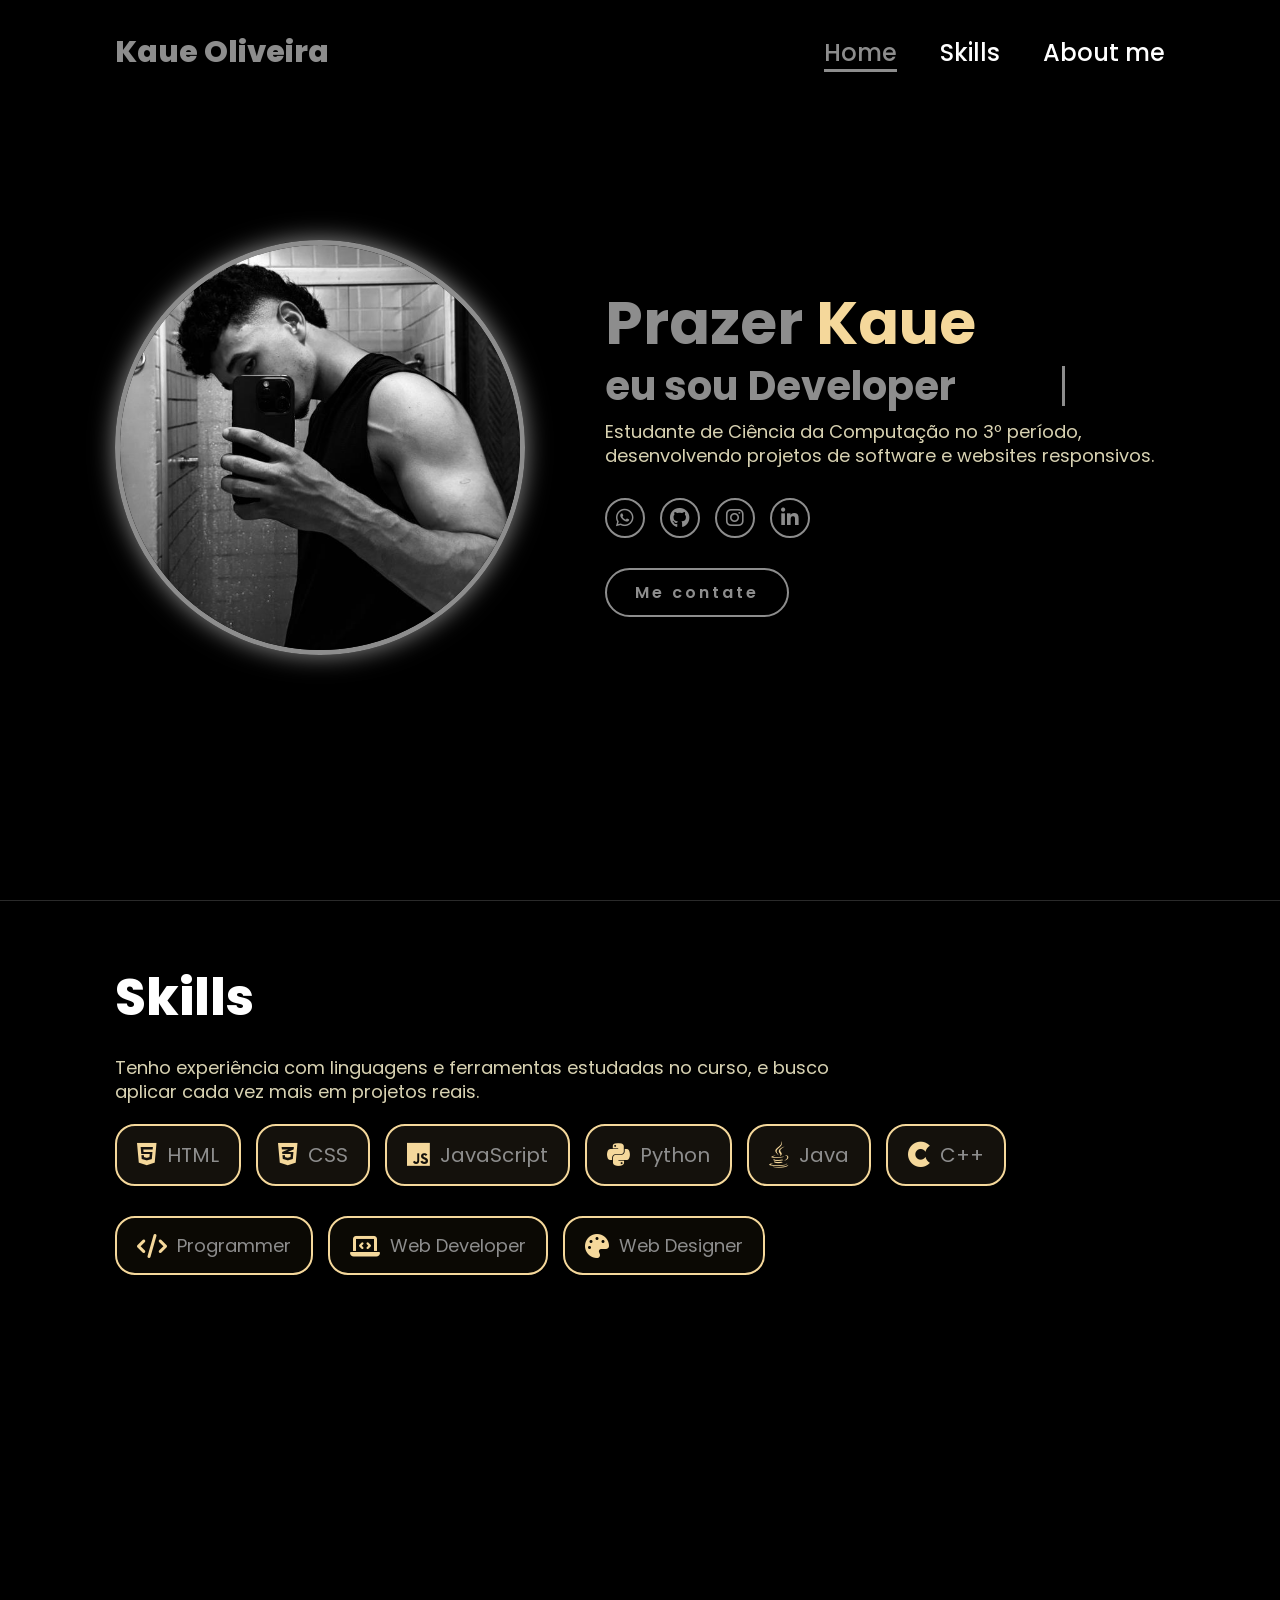
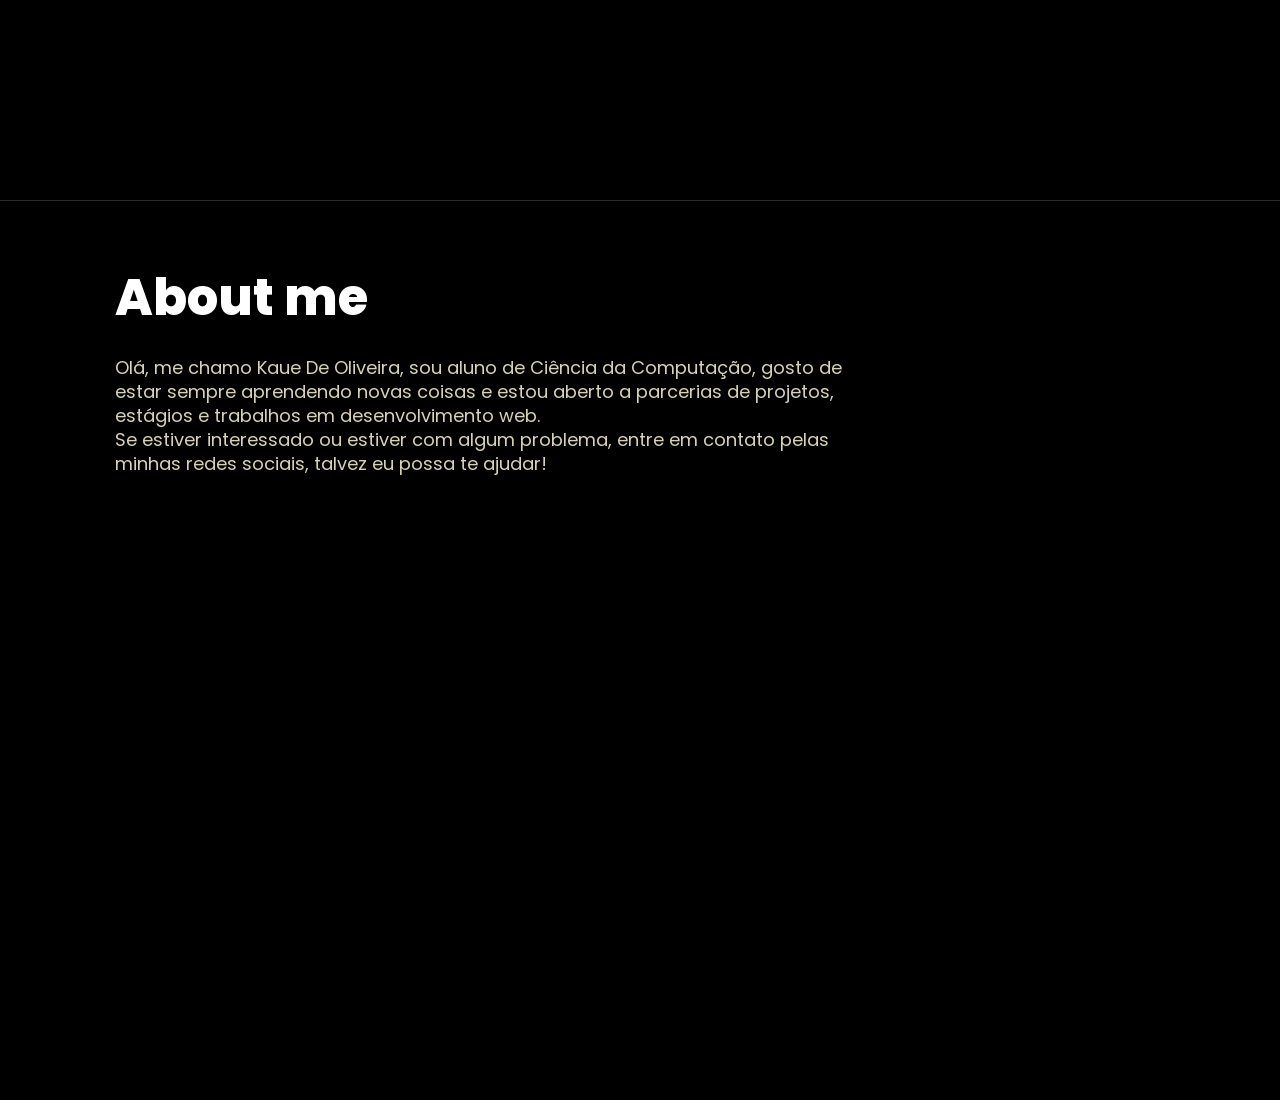
==== index.html @ d15e8cb3 "feat: ajusta portfolio frontend" ====
<!DOCTYPE html>
<html lang="pt-BR">
<head>
    <meta charset="UTF-8">
    <meta name="viewport" content="width=device-width, initial-scale=1.0">
    <link rel="stylesheet" href="https://cdnjs.cloudflare.com/ajax/libs/font-awesome/6.5.2/css/all.min.css">
    <link rel="stylesheet" href="style.css">
    <title>Portifolio Website</title>
</head>
<body>
    <header>
        <a href="#" class="logo"> Kaue Oliveira</a>

        <nav>
            <a href="#home" class="active">Home</a>
            <a href="#skills">Skills</a>
            <a href="#about">About me</a>
        </nav>
    </header>

    <section class="home" id="home">
        <div class="home-img">
            <img src="eu.png" alt="Kaue">
        </div>
        <div class="home-content">
            <h1>Prazer <span>Kaue</span></h1>
            <h3 class="typing-text"> eu sou <span></span></h3>
            <p>Estudante de Ciência da Computação no 3º período, desenvolvendo projetos de software e websites responsivos.</p>
            <div class="social-icons">
                <a href="https://wa.me/5582987436200" target="_blank" rel="noopener noreferrer" aria-label="WhatsApp"><i class="fab fa-whatsapp"></i></a>
                <a href="https://github.com/KaueSun" aria-label="GitHub"><i class="fab fa-github"></i></a>
                <a href="https://www.instagram.com/kaue_teixeira11?igsh=YmJzcXBxMXIzNTdz&utm_source=qr" target="_blank" rel="noopener noreferrer" aria-label="Instagram"><i class="fab fa-instagram"></i></a>
                <a href="https://www.linkedin.com/in/kaue-oliveira-20b35b358?utm_source=share_via&utm_content=profile&utm_medium=member_ios" target="_blank" rel="noopener noreferrer" aria-label="LinkedIn"><i class="fab fa-linkedin-in"></i></a>
            </div>
            <a href="mailto:kaueodev1@gmail.com" class="btn">Me contate</a>
        </div>
    </section>

    <section id="skills">
        <h2>Skills</h2>
        <p>Tenho experiência com linguagens e ferramentas estudadas no curso, e busco aplicar cada vez mais em projetos reais.</p>
        <div class="skills-list">
            <div class="skill-item"><i class="fab fa-html5"></i><span>HTML</span></div>
            <div class="skill-item"><i class="fab fa-css3-alt"></i><span>CSS</span></div>
            <div class="skill-item"><i class="fab fa-js"></i><span>JavaScript</span></div>
            <div class="skill-item"><i class="fab fa-python"></i><span>Python</span></div>
            <div class="skill-item"><i class="fab fa-java"></i><span>Java</span></div>
            <div class="skill-item"><i class="fab fa-cuttlefish"></i><span>C++</span></div>
        </div>
        <div class="roles-list">
            <div class="role-item"><i class="fas fa-code"></i><span>Programmer</span></div>
            <div class="role-item"><i class="fas fa-laptop-code"></i><span>Web Developer</span></div>
            <div class="role-item"><i class="fas fa-palette"></i><span>Web Designer</span></div>
        </div>
    </section>
    <section id="about">
        <h2>About me</h2>
        <p>Olá, me chamo Kaue De Oliveira, sou aluno de Ciência da Computação, gosto de estar sempre aprendendo novas coisas e estou aberto a parcerias de projetos, estágios e trabalhos em desenvolvimento web.
        </p>
        <p>Se estiver interessado ou estiver com algum problema, entre em contato pelas minhas redes sociais, talvez eu possa te ajudar!</p>
    </section>

</body>
</html>
---- style.css ----
@import url('https://fonts.googleapis.com/css2?family=Poppins:wght@100;200;300;400;500;600&display=swap');

/* reset e base */
* {
    margin: 0;
    padding: 0;
    box-sizing: border-box;
    text-decoration: none;
    border: none;
    outline: none;
    font-family: 'Poppins', sans-serif;
}

html {
    font-size: 62.5%;
    scroll-behavior: smooth;
}

body {
    width: 100%;
    min-height: 100vh;
    overflow-x: hidden;
    background: #000;
    color: wheat;
}

/* cabeçalho e navegação */
header {
    margin-top: 20px;
    position: fixed;
    top: 0;
    left: 0;
    width: 100%;
    padding: 1rem 9%;
    background-color: transparent;
    filter: drop-shadow(10px);
    display: flex;
    justify-content: space-between;
    align-items: center;
    z-index: 100;
}

.logo {
    font-size: 3rem;
    font-weight: 800;
    color: #8d8d8d;
    cursor: pointer;
    transition: 0.5s ease;
}

.logo:hover {
    transform: scale(1.1);
}

nav a {
    font-size: 2.4rem;
    color: white;
    margin-left: 4rem;
    font-weight: 500;
    transition: 0.3s ease;
    border-bottom: 3px solid transparent;
}

nav a:hover,
nav a.active {
    color: #8d8d8d;
    border-bottom: 3px solid #8d8d8d;
}

/* seções */
section {
    min-height: 100vh;
    padding: 6rem 9%;
    border-top: 0.1rem solid rgba(141, 141, 141, 0.3);
}

section:first-of-type {
    border-top: none;
}

section h2 {
    font-size: 5rem;
    font-weight: 800;
    margin-bottom: 2rem;
    color: white;
}

section p {
    font-size: 1.8rem;
    line-height: 2.4rem;
    color: #d8d2b2;
    max-width: 75rem;
}

/* seção inicial */
.home {
    display: flex;
    align-items: center;
    justify-content: space-between;
    gap: 8rem;
}

.home-content {
    max-width: 72rem;
}

.home .home-content h1 {
    font-size: 6rem;
    font-weight: 700;
    line-height: 1.3;
    color: #8d8d8d;
}

span {
    color: #8d8d8d;
}

.home .home-content h1 span {
    color: #f5d89b;
}

.home-content h3 {
    font-size: 4rem;
    font-weight: 700;
    margin-bottom: 1rem;
}

.home-img {
    border-radius: 50%;
}

.home-img img {
    position: relative;
    width: 32vw;
    border-radius: 50%;
    box-shadow: 0 0 25px #8d8d8d;
    border: 0.5rem solid #8d8d8d;
    cursor: pointer;
    transition: 0.2s linear;
}

.home-img img:hover {
    font-size: 1.8rem;
    font-weight: 500;
}

/* animação do texto digitado */
.typing-text {
    font-size: 34px;
    color: #8d8d8d;
    font-weight: 600;
    display: flex;
    align-items: center;
    flex-wrap: wrap;
    column-gap: 1rem;
    row-gap: 0.4rem;
    line-height: 1.2;
}

.typing-text span {
    position: relative;
    display: inline-block;
    white-space: nowrap;
    min-width: 31rem;
    line-height: 1.2;
}

.typing-text span::before {
    content: "Developer";
    color: #8d8d8d;
    animation: words 20s infinite;
    white-space: nowrap;
}

.typing-text span::after {
    content: "";
    position: absolute;
    top: 50%;
    left: calc(100% + 0.4rem);
    width: 0;
    height: 1em;
    transform: translateY(-50%);
    border-left: 3px solid #8d8d8d;
    background-color: transparent;
    animation: cursor 0.7s infinite;
}

/* ícones sociais */
.social-icons {
    display: flex;
    gap: 1.5rem;
    align-items: center;
    margin: 3rem 0;
}

.social-icons a {
    display: inline-flex;
    justify-content: center;
    align-items: center;
    width: 4rem;
    height: 4rem;
    background-color: transparent;
    border: 0.2rem solid #8d8d8d;
    color: #8d8d8d;
    font-size: 2rem;
    border-radius: 50%;
    transition: 0.3s ease;
}

.social-icons a:hover {
    background-color: #8d8d8d;
    color: #000;
    transform: scale(1.15) translateY(-3px);
    box-shadow: 0 0 25px #8d8d8d;
}

/* botão */
.btn {
    display: inline-block;
    padding: 1rem 2.8rem;
    background-color: #000;
    border: 2px solid #8d8d8d;
    color: #8d8d8d;
    font-size: 1.6rem;
    font-weight: 600;
    border-radius: 4rem;
    transition: 0.3s ease;
    letter-spacing: 0.3rem;
    cursor: pointer;
}

.btn:hover {
    background-color: #8d8d8d;
    color: #000;
    transform: scale3d(1.03);
    box-shadow: 0 0 25px #8d8d8d;
}

/* habilidades */
.skills-list {
    display: flex;
    align-items: center;
    gap: 1.5rem;
    margin-top: 2rem;
    flex-wrap: wrap;
}

.skill-item {
    display: inline-flex;
    align-items: center;
    gap: 1rem;
    padding: 1.4rem 2rem;
    border: 0.2rem solid #f5d89b;
    border-radius: 2rem;
    color: #f5d89b;
    font-size: 2rem;
    background-color: rgba(245, 216, 155, 0.08);
}

.skill-item i {
    font-size: 2.6rem;
    color: #f5d89b;
}

/* funções */
.roles-list {
    display: flex;
    align-items: center;
    gap: 1.5rem;
    margin-top: 3rem;
    flex-wrap: wrap;
}

.role-item {
    display: inline-flex;
    align-items: center;
    gap: 1rem;
    padding: 1.4rem 2rem;
    border: 0.2rem solid #f5d89b;
    border-radius: 2rem;
    color: #f5d89b;
    font-size: 1.8rem;
    background-color: rgba(138, 111, 53, 0.08);
    transition: 0.3s ease;
}

.role-item:hover {
    background-color: rgba(245, 216, 155, 0.15);
    transform: translateY(-3px);
    box-shadow: 0 0 15px rgba(245, 216, 155, 0.3);
}

.role-item i {
    font-size: 2.4rem;
    color: #f5d89b;
}

/* animações */
@keyframes cursor {
    to {
        border-left: 3px solid #8d8d8d;
    }
}

@keyframes words {
    0%, 20% {
        content: "Developer";
    }
    21%, 40% {
        content: "Software Developer";
    }
    41%, 60% {
        content: "Freelancer";
    }
    61%, 80% {
        content: "Web Designer";
    }
    81%, 100% {
        content: "Programmer";
    }
}

/* tablet - 995px */
@media (max-width: 995px) {
    header { padding: 1rem 4%; }
    nav { position: static; display: block; width: 100%; padding: 2rem 0; background-color: transparent; border: none; margin-top: 1rem; }
    nav a { display: inline-block; margin: 0 1.5rem 1rem 0; font-size: 1.8rem; }
    nav a:hover, nav a.active { border-radius: 0; border-bottom: 0.3rem solid #8d8d8d; }
    .home { flex-direction: column; gap: 4rem; padding-top: 6rem; }
    section { padding: 4rem 4%; min-height: auto; }
    section h2 { font-size: 3.5rem; }
    section p { font-size: 1.4rem; line-height: 2rem; }
    .home-content h1 { font-size: 4rem; }
    .home-content h3 { font-size: 2.2rem; }
    .typing-text { font-size: 2.4rem; }
    .typing-text span { min-width: 22rem; }
    .home-img img { width: 70vw; margin-top: 2rem; }
    .skills-list { gap: 1rem; }
    .skill-item { padding: 1rem 1.5rem; font-size: 1.6rem; }
    .skill-item i { font-size: 2rem; }
    .roles-list { gap: 1rem; }
    .role-item { padding: 1rem 1.5rem; font-size: 1.4rem; }
    .role-item i { font-size: 1.8rem; }
    .social-icons { gap: 1rem; }
    .social-icons a { width: 3.5rem; height: 3.5rem; font-size: 1.6rem; }
}
@media (max-width: 600px) {
    html { font-size: 56%; }
    header { padding: 1rem 3%; }
    nav a { font-size: 1.6rem; margin: 0 1rem 0.8rem 0; }
    section { padding: 3rem 3%; }
    section h2 { font-size: 2.8rem; }
    section p { font-size: 1.3rem; }
    .home-content h1 { font-size: 3rem; }
    .home-content h3 { font-size: 1.8rem; }
    .typing-text { font-size: 1.8rem; }
    .typing-text span { min-width: 17rem; }
    .home-img img { width: 85vw; }
    .btn { padding: 0.8rem 2rem; font-size: 1.3rem; }
    .skill-item { padding: 0.8rem 1rem; font-size: 1.4rem; gap: 0.5rem; }
    .skill-item i { font-size: 1.6rem; }
    .role-item { padding: 0.8rem 1rem; font-size: 1.2rem; gap: 0.5rem; }
    .role-item i { font-size: 1.4rem; }
}
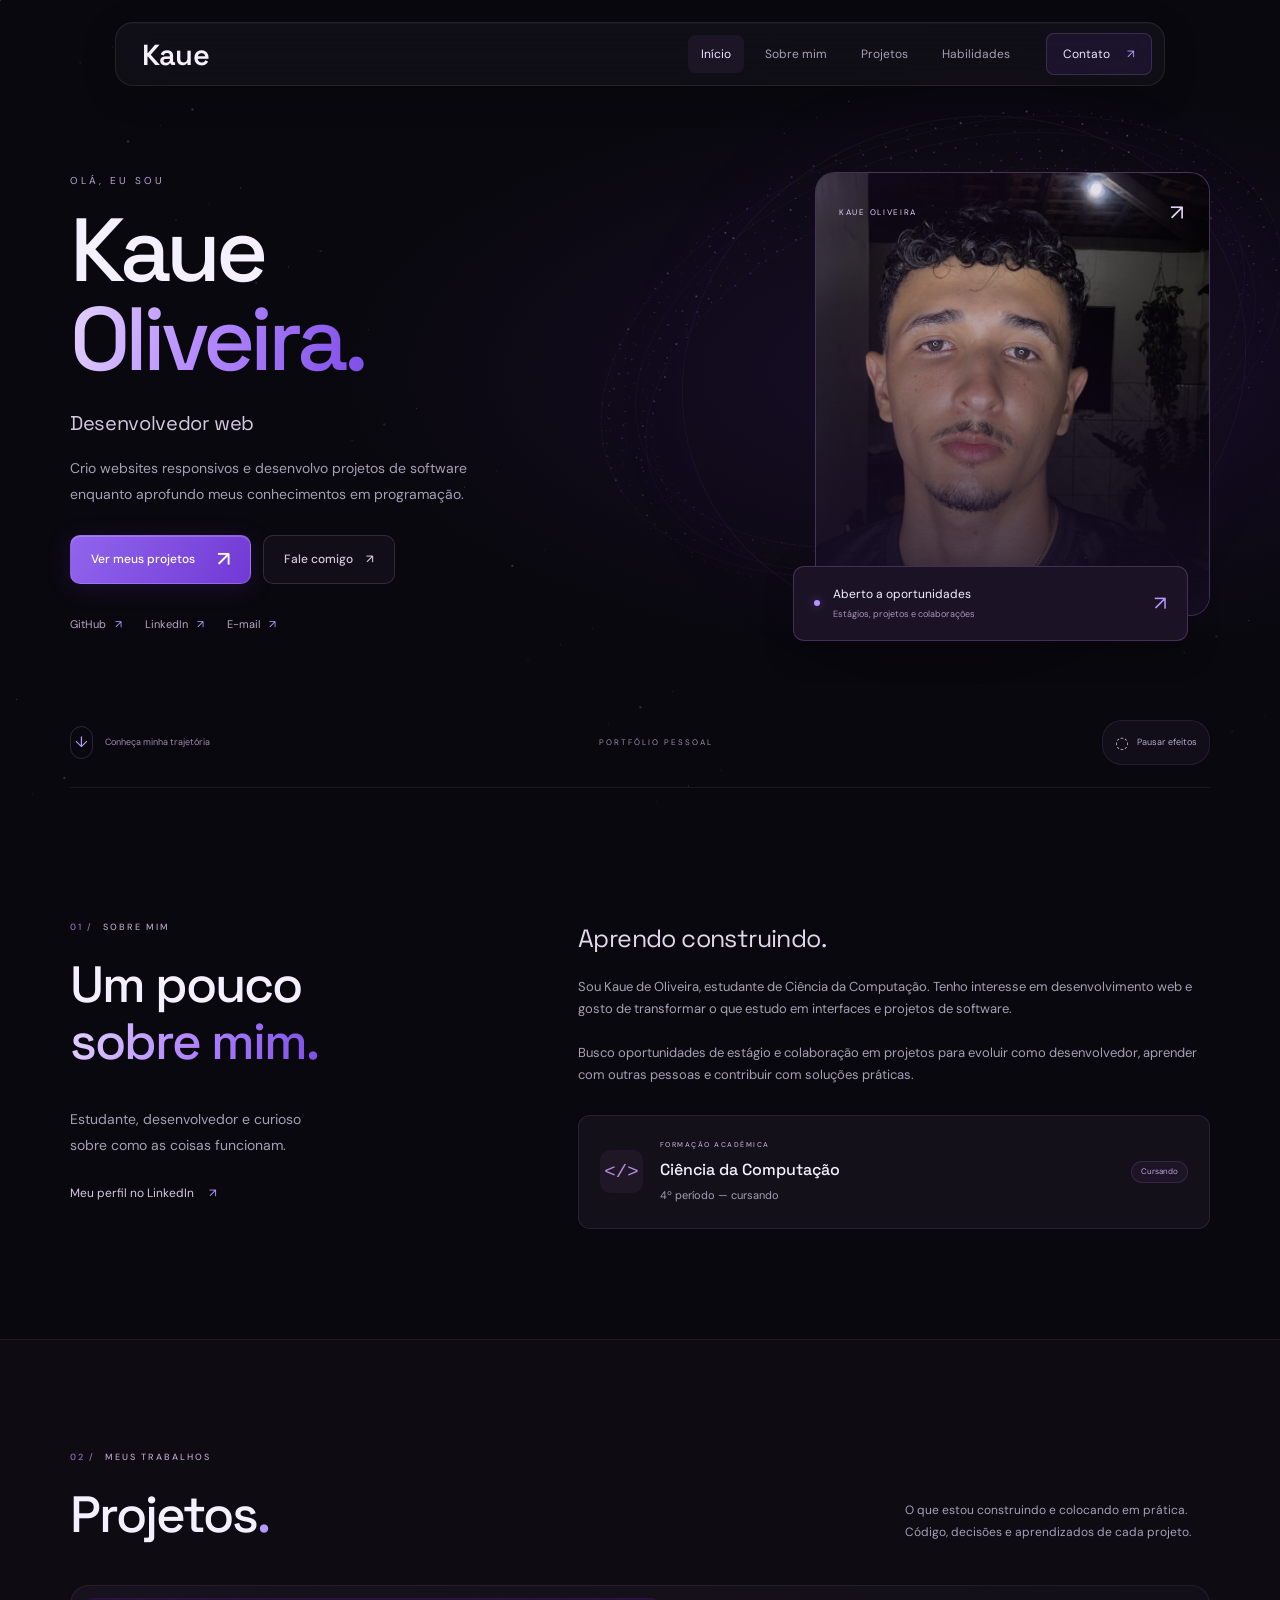
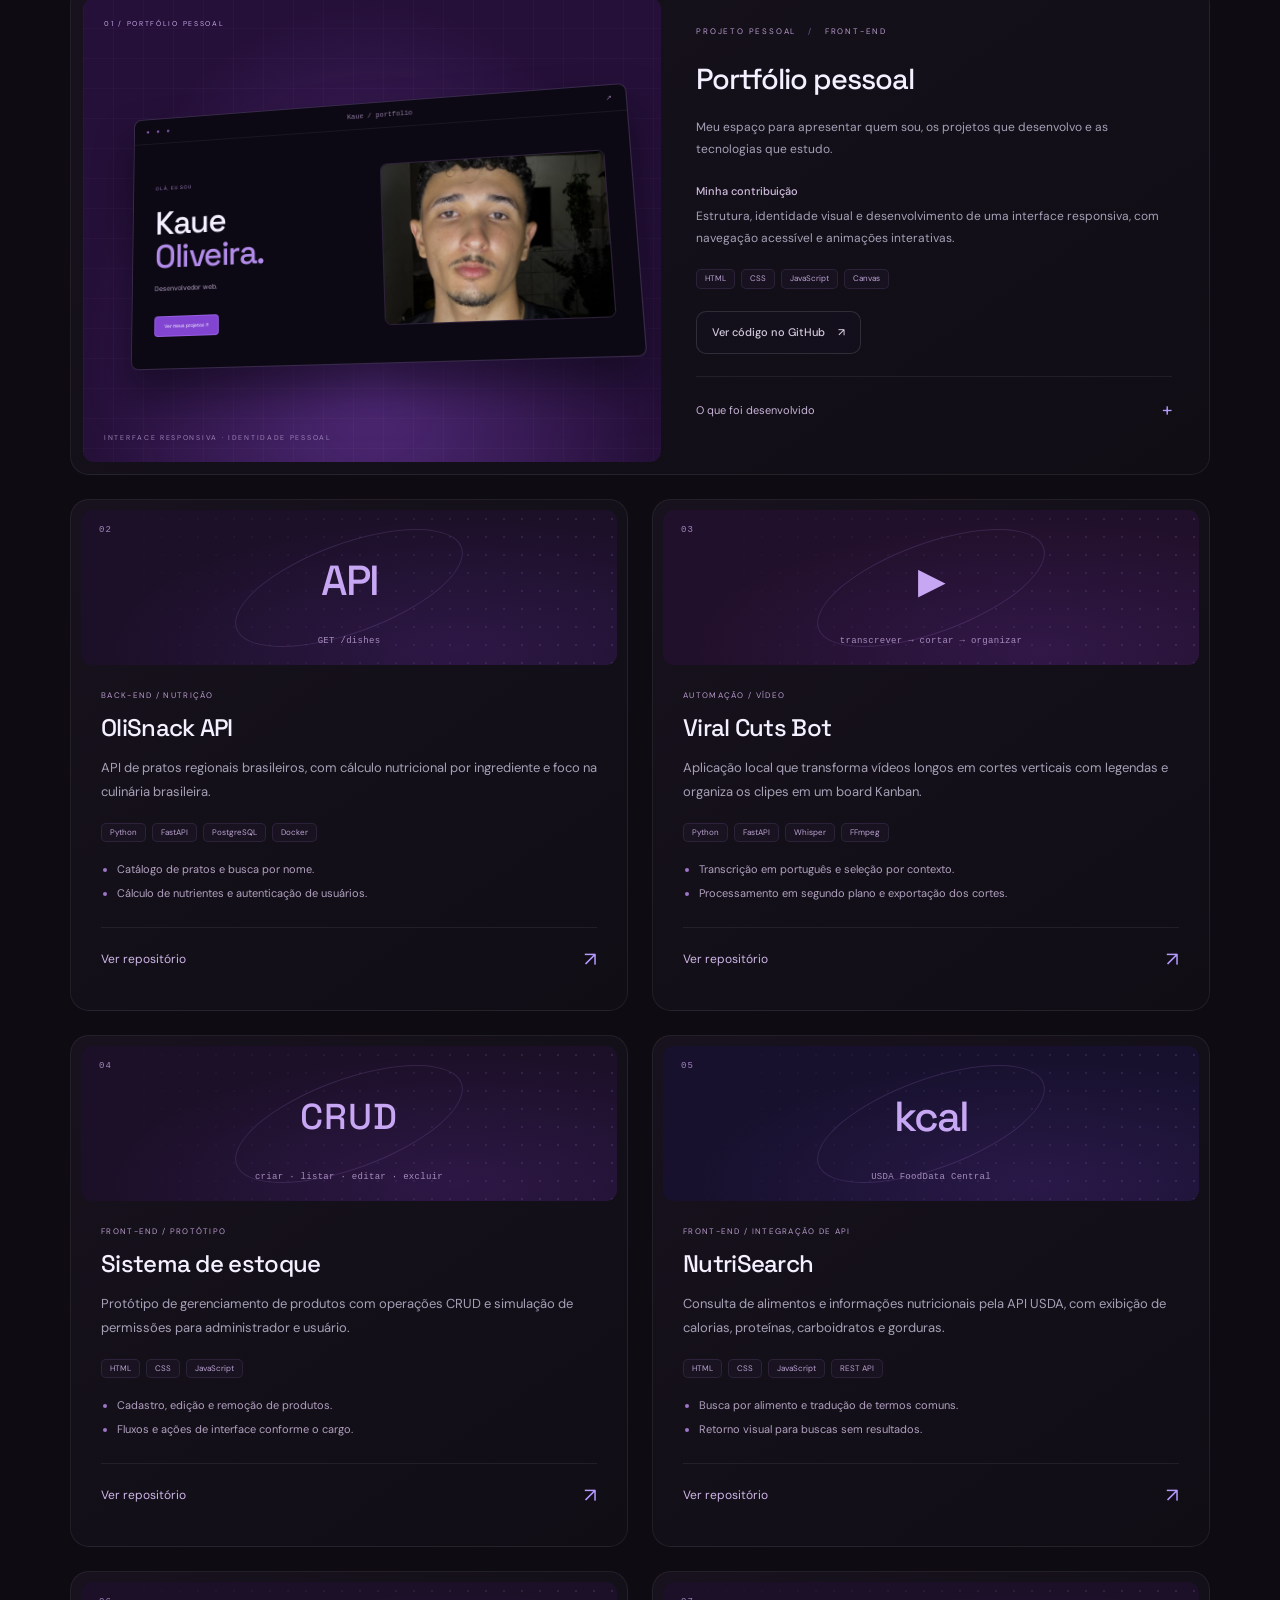
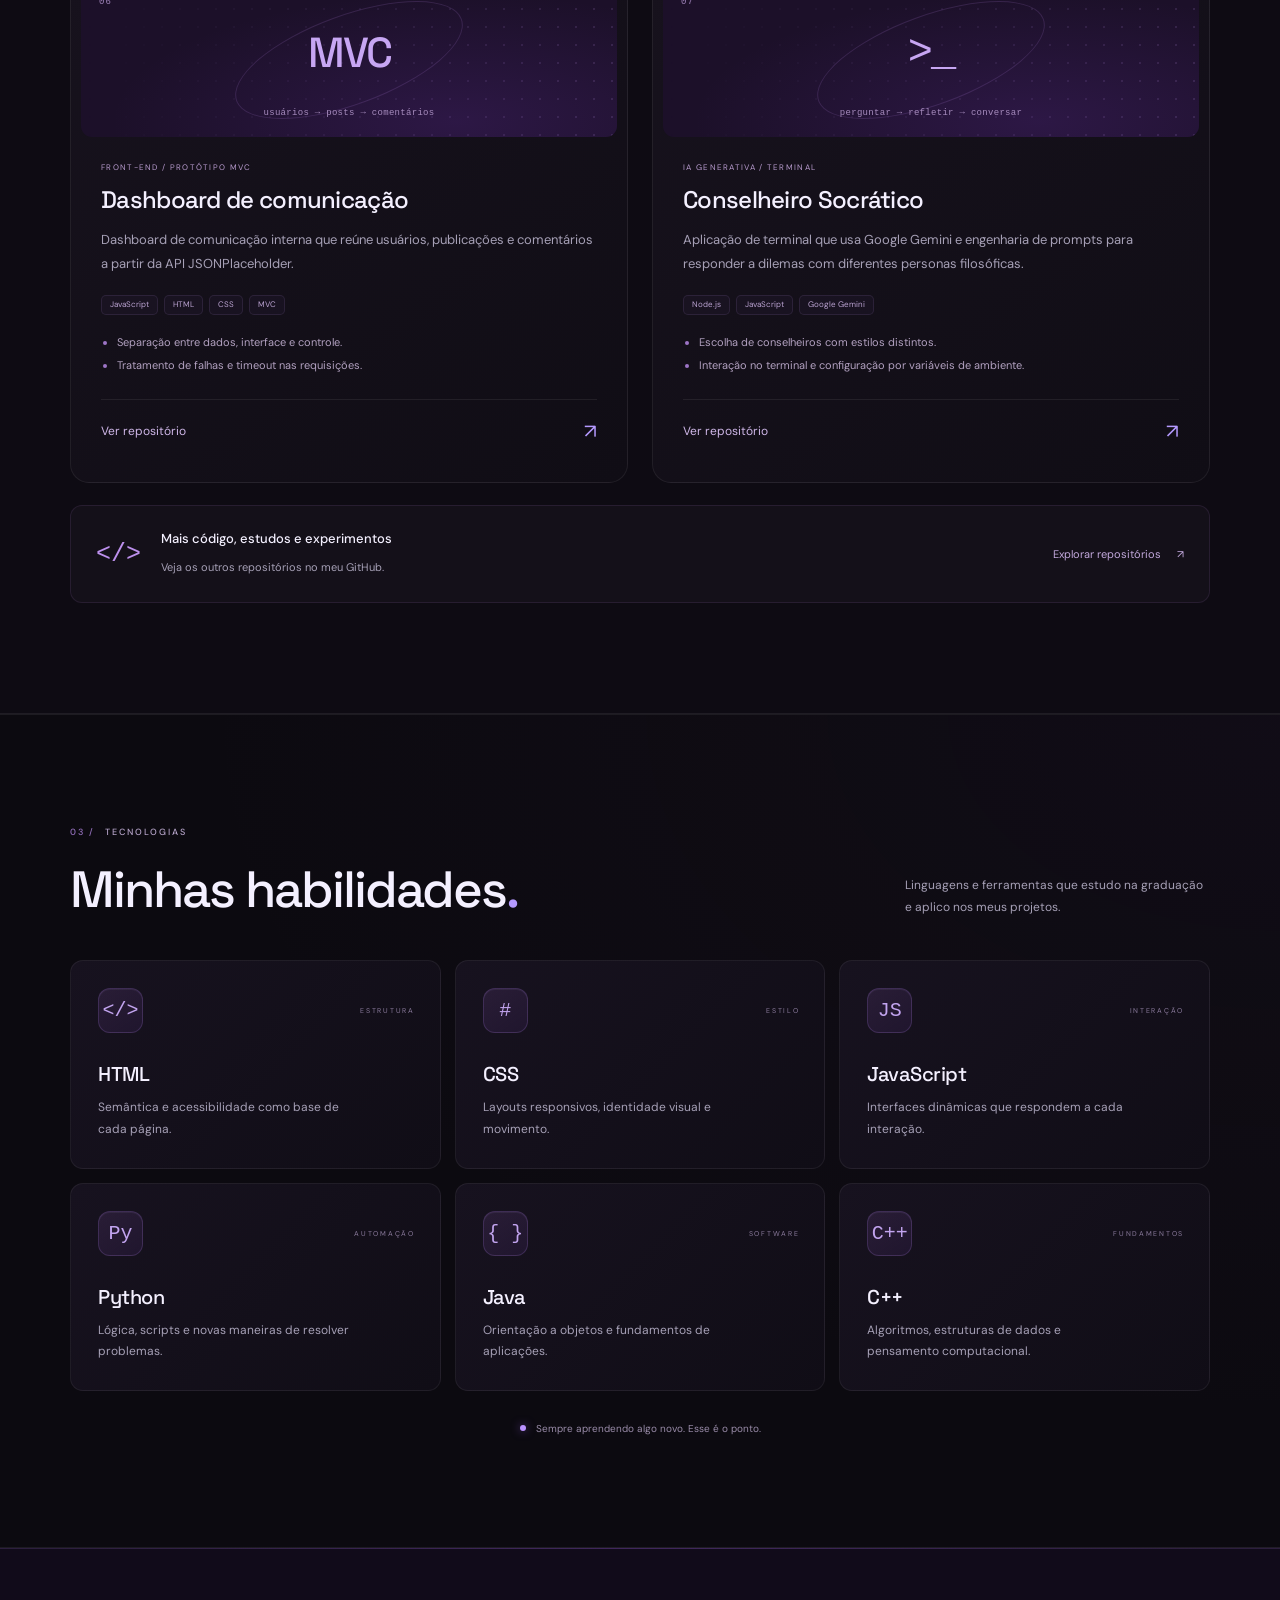
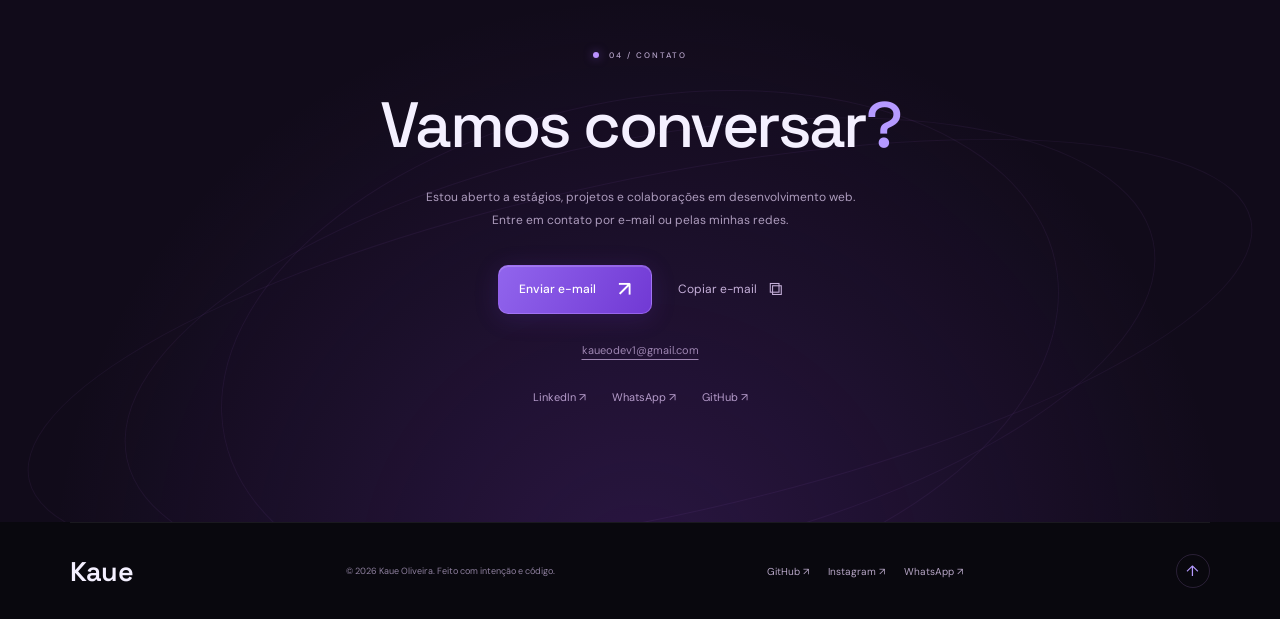
==== commit a2606b89: "feat: reformula portfolio e organiza arquivos" ====
--- a/index.html
+++ b/index.html
@@ -1,64 +1,180 @@
-<!DOCTYPE html>
+﻿<!DOCTYPE html>
 <html lang="pt-BR">
 <head>
-    <meta charset="UTF-8">
-    <meta name="viewport" content="width=device-width, initial-scale=1.0">
-    <link rel="stylesheet" href="https://cdnjs.cloudflare.com/ajax/libs/font-awesome/6.5.2/css/all.min.css">
-    <link rel="stylesheet" href="style.css">
-    <title>Portifolio Website</title>
+  <meta charset="UTF-8">
+  <meta name="viewport" content="width=device-width, initial-scale=1.0">
+  <meta name="theme-color" content="#09080e">
+  <meta name="description" content="Portfólio de Kaue Oliveira, estudante de Ciência da Computação. Desenvolvimento web, projetos de software e ideias que ganham vida com código.">
+  <meta property="og:title" content="Kaue Oliveira — Portfólio | Desenvolvedor web">
+  <meta property="og:description" content="Conheça Kaue Oliveira, estudante de Ciência da Computação e desenvolvedor web. Projetos, habilidades, formação e contato.">
+  <meta property="og:type" content="website">
+  <meta property="og:locale" content="pt_BR">
+  <link rel="icon" href="assets/icons/favicon.svg" type="image/svg+xml">
+  <link rel="preconnect" href="https://fonts.googleapis.com">
+  <link rel="preconnect" href="https://fonts.gstatic.com" crossorigin>
+  <link href="https://fonts.googleapis.com/css2?family=DM+Sans:wght@400;500;600;700&family=Manrope:wght@400;500;600;700;800&family=Space+Grotesk:wght@400;500;600;700&display=swap" rel="stylesheet">
+  <link rel="stylesheet" href="assets/css/main.css">
+  <script src="assets/js/main.js" defer></script>
+  <script src="assets/js/effects.js" defer></script>
+  <title>Kaue Oliveira — Portfólio | Desenvolvedor web</title>
 </head>
 <body>
-    <header>
-        <a href="#" class="logo"> Kaue Oliveira</a>
-
-        <nav>
-            <a href="#home" class="active">Home</a>
-            <a href="#skills">Skills</a>
-            <a href="#about">About me</a>
-        </nav>
-    </header>
-
-    <section class="home" id="home">
-        <div class="home-img">
-            <img src="eu.png" alt="Kaue">
+  <a class="skip-link" href="#main">Pular para o conteúdo</a>
+  <header class="site-header">
+    <div class="container header-inner">
+      <a href="#home" class="logo" aria-label="Kaue Oliveira, início">Kaue</a>
+      <button class="menu-toggle" type="button" aria-expanded="false" aria-controls="navigation" hidden><span class="menu-label">Menu</span><span class="menu-bars" aria-hidden="true"></span></button>
+      <nav id="navigation" aria-label="Navegação principal">
+        <a href="#home" aria-current="location">Início</a><a href="#about">Sobre mim</a><a href="#projects">Projetos</a><a href="#skills">Habilidades</a><a href="#contact" class="nav-contact">Contato <span aria-hidden="true">↗</span></a>
+      </nav>
+    </div>
+    <div class="scroll-progress" aria-hidden="true"></div>
+  </header>
+  <main id="main">
+    <section class="hero" id="home" aria-labelledby="hero-title">
+      <div class="hero-aura" aria-hidden="true"></div>
+      <canvas id="hero-canvas" aria-hidden="true"></canvas>
+      <div class="hero-content container">
+        <div class="hero-copy">
+          <p class="intro hero-enter">OLÁ, EU SOU</p>
+          <h1 id="hero-title" class="hero-enter">Kaue<br><span class="gradient-text">Oliveira.</span></h1>
+          <p class="hero-role hero-enter">Desenvolvedor web</p>
+          <p class="hero-description hero-enter">Crio websites responsivos e desenvolvo projetos de software enquanto aprofundo meus conhecimentos em programação.</p>
+          <div class="hero-actions hero-enter">
+            <a class="button button-primary" data-magnetic href="#projects">Ver meus projetos <span class="arrow" aria-hidden="true">↗</span></a>
+            <a class="button button-secondary" data-magnetic href="#contact">Fale comigo <span aria-hidden="true">↗</span></a>
+          </div>
+          <div class="hero-socials hero-enter"><a href="https://github.com/KaueSun" target="_blank" rel="noopener noreferrer">GitHub <span aria-hidden="true">↗</span></a><a href="https://www.linkedin.com/in/kaue-oliveira-20b35b358" target="_blank" rel="noopener noreferrer">LinkedIn <span aria-hidden="true">↗</span></a><a href="mailto:kaueodev1@gmail.com">E-mail <span aria-hidden="true">↗</span></a></div>
         </div>
-        <div class="home-content">
-            <h1>Prazer <span>Kaue</span></h1>
-            <h3 class="typing-text"> eu sou <span></span></h3>
-            <p>Estudante de Ciência da Computação no 3º período, desenvolvendo projetos de software e websites responsivos.</p>
-            <div class="social-icons">
-                <a href="https://wa.me/5582987436200" target="_blank" rel="noopener noreferrer" aria-label="WhatsApp"><i class="fab fa-whatsapp"></i></a>
-                <a href="https://github.com/KaueSun" aria-label="GitHub"><i class="fab fa-github"></i></a>
-                <a href="https://www.instagram.com/kaue_teixeira11?igsh=YmJzcXBxMXIzNTdz&utm_source=qr" target="_blank" rel="noopener noreferrer" aria-label="Instagram"><i class="fab fa-instagram"></i></a>
-                <a href="https://www.linkedin.com/in/kaue-oliveira-20b35b358?utm_source=share_via&utm_content=profile&utm_medium=member_ios" target="_blank" rel="noopener noreferrer" aria-label="LinkedIn"><i class="fab fa-linkedin-in"></i></a>
+        <div class="hero-profile hero-enter">
+          <div class="portrait-composition">
+            <div class="portrait-frame" data-tilt>
+              <img src="assets/images/profile.jpg" alt="Foto de perfil de Kaue Oliveira" width="900" height="1600" fetchpriority="high">
+              <div class="portrait-shade"></div>
+              <div class="portrait-top"><span>KAUE OLIVEIRA</span><span aria-hidden="true">↗</span></div>
             </div>
-            <a href="mailto:kaueodev1@gmail.com" class="btn">Me contate</a>
+            <a class="profile-availability" href="#contact"><span class="status-dot" aria-hidden="true"></span><span>Aberto a oportunidades<small>Estágios, projetos e colaborações</small></span><span aria-hidden="true">↗</span></a>
+          </div>
         </div>
+      </div>
+      <div class="hero-bottom container"><a href="#about"><span class="scroll-indicator" aria-hidden="true">↓</span> Conheça minha trajetória</a><span class="hero-index">PORTFÓLIO PESSOAL</span><button id="effects-toggle" class="effects-toggle" type="button" aria-pressed="false" hidden><span class="effects-icon" aria-hidden="true">◌</span><span class="effects-label">Pausar efeitos</span></button></div>
     </section>
-
-    <section id="skills">
-        <h2>Skills</h2>
-        <p>Tenho experiência com linguagens e ferramentas estudadas no curso, e busco aplicar cada vez mais em projetos reais.</p>
-        <div class="skills-list">
-            <div class="skill-item"><i class="fab fa-html5"></i><span>HTML</span></div>
-            <div class="skill-item"><i class="fab fa-css3-alt"></i><span>CSS</span></div>
-            <div class="skill-item"><i class="fab fa-js"></i><span>JavaScript</span></div>
-            <div class="skill-item"><i class="fab fa-python"></i><span>Python</span></div>
-            <div class="skill-item"><i class="fab fa-java"></i><span>Java</span></div>
-            <div class="skill-item"><i class="fab fa-cuttlefish"></i><span>C++</span></div>
+    <section class="section container about-grid" id="about" aria-labelledby="about-title">
+      <div class="about-intro reveal">
+        <p class="eyebrow"><span class="section-number">01 /</span> SOBRE MIM</p>
+        <h2 id="about-title">Um pouco<br><span class="gradient-text">sobre mim.</span></h2>
+        <p class="about-summary">Estudante, desenvolvedor e curioso sobre como as coisas funcionam.</p>
+        <a class="text-link" href="https://www.linkedin.com/in/kaue-oliveira-20b35b358" target="_blank" rel="noopener noreferrer">Meu perfil no LinkedIn <span aria-hidden="true">↗</span></a>
+      </div>
+      <div class="about-content reveal">
+        <p class="about-lead">Aprendo construindo.</p>
+        <p>Sou Kaue de Oliveira, estudante de Ciência da Computação. Tenho interesse em desenvolvimento web e gosto de transformar o que estudo em interfaces e projetos de software.</p>
+        <p>Busco oportunidades de estágio e colaboração em projetos para evoluir como desenvolvedor, aprender com outras pessoas e contribuir com soluções práticas.</p>
+        <div class="education-card"><span class="education-icon" aria-hidden="true">&lt;/&gt;</span><div><p class="eyebrow">FORMAÇÃO ACADÊMICA</p><h3>Ciência da Computação</h3><p>4º período — cursando</p></div><span class="education-status">Cursando</span></div>
+      </div>
+    </section>
+    <section class="projects-section" id="projects" aria-labelledby="projects-title"><div class="section container">
+      <div class="section-heading reveal"><div><p class="eyebrow"><span class="section-number">02 /</span> MEUS TRABALHOS</p><h2 id="projects-title">Projetos<span class="accent">.</span></h2></div><p class="section-description">O que estou construindo e colocando em prática. Código, decisões e aprendizados de cada projeto.</p></div>
+      <article class="project-card featured-project reveal" data-spotlight aria-labelledby="portfolio-title">
+        <div class="project-visual portfolio-visual" aria-hidden="true">
+          <span class="visual-label">01 / PORTFÓLIO PESSOAL</span>
+          <div class="mini-browser"><div class="browser-bar"><span>● ● ●</span><span>Kaue / portfolio</span><span>↗</span></div><div class="mini-content"><div><span class="mini-eyebrow">OLÁ, EU SOU</span><strong>Kaue<br><em>Oliveira.</em></strong><p class="mini-role">Desenvolvedor web.</p><span class="mini-button">Ver meus projetos ↗</span></div><img class="mini-profile" src="assets/images/profile.jpg" alt="" width="900" height="1600" loading="lazy"></div></div>
+          <span class="visual-bottom">INTERFACE RESPONSIVA · IDENTIDADE PESSOAL</span>
         </div>
-        <div class="roles-list">
-            <div class="role-item"><i class="fas fa-code"></i><span>Programmer</span></div>
-            <div class="role-item"><i class="fas fa-laptop-code"></i><span>Web Developer</span></div>
-            <div class="role-item"><i class="fas fa-palette"></i><span>Web Designer</span></div>
+        <div class="project-info">
+          <p class="project-type">PROJETO PESSOAL <span>/</span> FRONT-END</p>
+          <h3 id="portfolio-title">Portfólio pessoal</h3>
+          <p>Meu espaço para apresentar quem sou, os projetos que desenvolvo e as tecnologias que estudo.</p>
+          <p class="project-contribution"><strong>Minha contribuição</strong>Estrutura, identidade visual e desenvolvimento de uma interface responsiva, com navegação acessível e animações interativas.</p>
+          <div class="tags" aria-label="Tecnologias do projeto"><span>HTML</span><span>CSS</span><span>JavaScript</span><span>Canvas</span></div>
+          <div class="project-actions"><a class="button button-secondary" href="https://github.com/KaueSun/portfolio" target="_blank" rel="noopener noreferrer">Ver código no GitHub <span aria-hidden="true">↗</span></a></div>
+          <details class="project-details"><summary>O que foi desenvolvido <span aria-hidden="true">+</span></summary><ul><li>Layout adaptável para celular, tablet e desktop.</li><li>Menu com suporte a teclado e indicação da seção atual.</li><li>Efeitos de partículas, iluminação dos cards e controle de movimento.</li><li>Links de contato e cópia de e-mail com retorno visual.</li></ul></details>
         </div>
-    </section>
-    <section id="about">
-        <h2>About me</h2>
-        <p>Olá, me chamo Kaue De Oliveira, sou aluno de Ciência da Computação, gosto de estar sempre aprendendo novas coisas e estou aberto a parcerias de projetos, estágios e trabalhos em desenvolvimento web.
-        </p>
-        <p>Se estiver interessado ou estiver com algum problema, entre em contato pelas minhas redes sociais, talvez eu possa te ajudar!</p>
-    </section>
-
+      </article>
+      <div class="github-projects">
+        <article class="project-card repository-project reveal" data-spotlight aria-labelledby="olisnack-title">
+          <div class="project-art art-olisnack" aria-hidden="true"><span class="art-number">02</span><span class="art-mark">API</span><span class="art-caption">GET /dishes</span><span class="art-orbit"></span></div>
+          <div class="repository-body">
+            <p class="project-type">BACK-END / NUTRIÇÃO</p>
+            <h3 id="olisnack-title">OliSnack API</h3>
+            <p class="repository-description">API de pratos regionais brasileiros, com cálculo nutricional por ingrediente e foco na culinária brasileira.</p>
+            <div class="tags" aria-label="Tecnologias do projeto"><span>Python</span><span>FastAPI</span><span>PostgreSQL</span><span>Docker</span></div>
+            <ul class="project-highlights"><li>Catálogo de pratos e busca por nome.</li><li>Cálculo de nutrientes e autenticação de usuários.</li></ul>
+            <a class="repository-action" href="https://github.com/KaueSun/OliSnack-API" target="_blank" rel="noopener noreferrer" aria-label="Ver OliSnack API no GitHub">Ver repositório <span aria-hidden="true">↗</span></a>
+          </div>
+        </article>
+        <article class="project-card repository-project reveal" data-spotlight aria-labelledby="viral-bot-title">
+          <div class="project-art art-viral-bot" aria-hidden="true"><span class="art-number">03</span><span class="art-mark">▶</span><span class="art-caption">transcrever → cortar → organizar</span><span class="art-orbit"></span></div>
+          <div class="repository-body">
+            <p class="project-type">AUTOMAÇÃO / VÍDEO</p>
+            <h3 id="viral-bot-title">Viral Cuts Bot</h3>
+            <p class="repository-description">Aplicação local que transforma vídeos longos em cortes verticais com legendas e organiza os clipes em um board Kanban.</p>
+            <div class="tags" aria-label="Tecnologias do projeto"><span>Python</span><span>FastAPI</span><span>Whisper</span><span>FFmpeg</span></div>
+            <ul class="project-highlights"><li>Transcrição em português e seleção por contexto.</li><li>Processamento em segundo plano e exportação dos cortes.</li></ul>
+            <a class="repository-action" href="https://github.com/KaueSun/Viral-bot" target="_blank" rel="noopener noreferrer" aria-label="Ver Viral Cuts Bot no GitHub">Ver repositório <span aria-hidden="true">↗</span></a>
+          </div>
+        </article>
+        <article class="project-card repository-project reveal" data-spotlight aria-labelledby="estoque-title">
+          <div class="project-art art-estoque" aria-hidden="true"><span class="art-number">04</span><span class="art-mark">CRUD</span><span class="art-caption">criar · listar · editar · excluir</span><span class="art-orbit"></span></div>
+          <div class="repository-body">
+            <p class="project-type">FRONT-END / PROTÓTIPO</p>
+            <h3 id="estoque-title">Sistema de estoque</h3>
+            <p class="repository-description">Protótipo de gerenciamento de produtos com operações CRUD e simulação de permissões para administrador e usuário.</p>
+            <div class="tags" aria-label="Tecnologias do projeto"><span>HTML</span><span>CSS</span><span>JavaScript</span></div>
+            <ul class="project-highlights"><li>Cadastro, edição e remoção de produtos.</li><li>Fluxos e ações de interface conforme o cargo.</li></ul>
+            <a class="repository-action" href="https://github.com/KaueSun/sistema-de-estoque" target="_blank" rel="noopener noreferrer" aria-label="Ver Sistema de estoque no GitHub">Ver repositório <span aria-hidden="true">↗</span></a>
+          </div>
+        </article>
+        <article class="project-card repository-project reveal" data-spotlight aria-labelledby="nutrisearch-title">
+          <div class="project-art art-nutrisearch" aria-hidden="true"><span class="art-number">05</span><span class="art-mark">kcal</span><span class="art-caption">USDA FoodData Central</span><span class="art-orbit"></span></div>
+          <div class="repository-body">
+            <p class="project-type">FRONT-END / INTEGRAÇÃO DE API</p>
+            <h3 id="nutrisearch-title">NutriSearch</h3>
+            <p class="repository-description">Consulta de alimentos e informações nutricionais pela API USDA, com exibição de calorias, proteínas, carboidratos e gorduras.</p>
+            <div class="tags" aria-label="Tecnologias do projeto"><span>HTML</span><span>CSS</span><span>JavaScript</span><span>REST API</span></div>
+            <ul class="project-highlights"><li>Busca por alimento e tradução de termos comuns.</li><li>Retorno visual para buscas sem resultados.</li></ul>
+            <a class="repository-action" href="https://github.com/KaueSun/Sistema-de-Consulta-de-Calorias" target="_blank" rel="noopener noreferrer" aria-label="Ver NutriSearch no GitHub">Ver repositório <span aria-hidden="true">↗</span></a>
+          </div>
+        </article>
+        <article class="project-card repository-project reveal" data-spotlight aria-labelledby="dashboard-title">
+          <div class="project-art art-dashboard" aria-hidden="true"><span class="art-number">06</span><span class="art-mark">MVC</span><span class="art-caption">usuários → posts → comentários</span><span class="art-orbit"></span></div>
+          <div class="repository-body">
+            <p class="project-type">FRONT-END / PROTÓTIPO MVC</p>
+            <h3 id="dashboard-title">Dashboard de comunicação</h3>
+            <p class="repository-description">Dashboard de comunicação interna que reúne usuários, publicações e comentários a partir da API JSONPlaceholder.</p>
+            <div class="tags" aria-label="Tecnologias do projeto"><span>JavaScript</span><span>HTML</span><span>CSS</span><span>MVC</span></div>
+            <ul class="project-highlights"><li>Separação entre dados, interface e controle.</li><li>Tratamento de falhas e timeout nas requisições.</li></ul>
+            <a class="repository-action" href="https://github.com/KaueSun/dashboard-comunicacao-interna" target="_blank" rel="noopener noreferrer" aria-label="Ver Dashboard de comunicação no GitHub">Ver repositório <span aria-hidden="true">↗</span></a>
+          </div>
+        </article>
+        <article class="project-card repository-project reveal" data-spotlight aria-labelledby="socratico-title">
+          <div class="project-art art-socratico" aria-hidden="true"><span class="art-number">07</span><span class="art-mark">&gt;_</span><span class="art-caption">perguntar → refletir → conversar</span><span class="art-orbit"></span></div>
+          <div class="repository-body">
+            <p class="project-type">IA GENERATIVA / TERMINAL</p>
+            <h3 id="socratico-title">Conselheiro Socrático</h3>
+            <p class="repository-description">Aplicação de terminal que usa Google Gemini e engenharia de prompts para responder a dilemas com diferentes personas filosóficas.</p>
+            <div class="tags" aria-label="Tecnologias do projeto"><span>Node.js</span><span>JavaScript</span><span>Google Gemini</span></div>
+            <ul class="project-highlights"><li>Escolha de conselheiros com estilos distintos.</li><li>Interação no terminal e configuração por variáveis de ambiente.</li></ul>
+            <a class="repository-action" href="https://github.com/KaueSun/Api-gemini" target="_blank" rel="noopener noreferrer" aria-label="Ver Conselheiro Socrático no GitHub">Ver repositório <span aria-hidden="true">↗</span></a>
+          </div>
+        </article>
+      </div>
+      <a class="repository-link reveal" href="https://github.com/KaueSun?tab=repositories" target="_blank" rel="noopener noreferrer"><span class="repository-icon" aria-hidden="true">&lt;/&gt;</span><span><strong>Mais código, estudos e experimentos</strong><span>Veja os outros repositórios no meu GitHub.</span></span><span class="repository-cta">Explorar repositórios <span aria-hidden="true">↗</span></span></a>
+    </div></section>
+    <section class="skills-section" id="skills" aria-labelledby="skills-title"><div class="container section">
+      <div class="section-heading reveal"><div><p class="eyebrow"><span class="section-number">03 /</span> TECNOLOGIAS</p><h2 id="skills-title">Minhas habilidades<span class="accent">.</span></h2></div><p class="section-description">Linguagens e ferramentas que estudo na graduação e aplico nos meus projetos.</p></div>
+      <div class="skills-grid">
+        <article class="skill-card reveal" data-spotlight><span class="skill-icon" aria-hidden="true">&lt;/&gt;</span><span class="skill-category">ESTRUTURA</span><h3>HTML</h3><p>Semântica e acessibilidade como base de cada página.</p></article>
+        <article class="skill-card reveal" data-spotlight><span class="skill-icon" aria-hidden="true">#</span><span class="skill-category">ESTILO</span><h3>CSS</h3><p>Layouts responsivos, identidade visual e movimento.</p></article>
+        <article class="skill-card reveal" data-spotlight><span class="skill-icon" aria-hidden="true">JS</span><span class="skill-category">INTERAÇÃO</span><h3>JavaScript</h3><p>Interfaces dinâmicas que respondem a cada interação.</p></article>
+        <article class="skill-card reveal" data-spotlight><span class="skill-icon" aria-hidden="true">Py</span><span class="skill-category">AUTOMAÇÃO</span><h3>Python</h3><p>Lógica, scripts e novas maneiras de resolver problemas.</p></article>
+        <article class="skill-card reveal" data-spotlight><span class="skill-icon" aria-hidden="true">{ }</span><span class="skill-category">SOFTWARE</span><h3>Java</h3><p>Orientação a objetos e fundamentos de aplicações.</p></article>
+        <article class="skill-card reveal" data-spotlight><span class="skill-icon" aria-hidden="true">C++</span><span class="skill-category">FUNDAMENTOS</span><h3>C++</h3><p>Algoritmos, estruturas de dados e pensamento computacional.</p></article>
+      </div>
+      <p class="skills-footnote"><span class="status-dot" aria-hidden="true"></span> Sempre aprendendo algo novo. Esse é o ponto.</p>
+    </div></section>
+    <section class="contact-section" id="contact" aria-labelledby="contact-title"><div class="container contact-inner reveal"><p class="eyebrow"><span class="status-dot" aria-hidden="true"></span> 04 / CONTATO</p><h2 id="contact-title">Vamos conversar<span class="accent">?</span></h2><p>Estou aberto a estágios, projetos e colaborações em desenvolvimento web.<br>Entre em contato por e-mail ou pelas minhas redes.</p><div class="contact-actions"><a class="button button-primary" data-magnetic href="mailto:kaueodev1@gmail.com">Enviar e-mail <span class="arrow" aria-hidden="true">↗</span></a><button class="copy-email" type="button" data-email="kaueodev1@gmail.com" hidden><span class="copy-label">Copiar e-mail</span><span aria-hidden="true">⧉</span></button></div><a class="contact-email" href="mailto:kaueodev1@gmail.com">kaueodev1@gmail.com</a><div class="contact-socials"><a href="https://www.linkedin.com/in/kaue-oliveira-20b35b358" target="_blank" rel="noopener noreferrer">LinkedIn ↗</a><a href="https://wa.me/5582987436200" target="_blank" rel="noopener noreferrer">WhatsApp ↗</a><a href="https://github.com/KaueSun" target="_blank" rel="noopener noreferrer">GitHub ↗</a></div><p id="copy-status" class="copy-status" role="status" aria-live="polite"></p></div><div class="contact-rings" aria-hidden="true"><span></span><span></span><span></span></div></section>
+  </main>
+  <footer class="container footer"><a href="#home" class="logo" aria-label="Voltar ao início">Kaue</a><p>© <span id="year">2026</span> Kaue Oliveira. Feito com intenção e código.</p><div class="footer-links"><a href="https://github.com/KaueSun" target="_blank" rel="noopener noreferrer">GitHub ↗</a><a href="https://www.instagram.com/kaue_teixeira11/" target="_blank" rel="noopener noreferrer">Instagram ↗</a><a href="https://wa.me/5582987436200" target="_blank" rel="noopener noreferrer">WhatsApp ↗</a></div><a class="back-top" href="#home" aria-label="Voltar ao início">↑</a></footer>
 </body>
-</html>+</html>
--- a/assets/css/main.css
+++ b/assets/css/main.css
@@ -0,0 +1,413 @@
+/* Portfolio styles. References and implementation notes in README.md. */
+:root {
+  --bg: #09080e;
+  --surface: #111018;
+  --text: #f4f0ff;
+  --muted: #a6a0b6;
+  --line: #ffffff12;
+  --accent: #b59aff;
+  --purple: #8751f5;
+  --ease: cubic-bezier(.22, 1, .36, 1);
+  --header-height: 100px;
+  color-scheme: dark;
+}
+* { box-sizing: border-box; }
+html { scroll-behavior: smooth; scroll-padding-top: var(--header-height); }
+body { margin: 0; background: var(--bg); color: var(--text); font: 15px/1.7 'DM Sans', sans-serif; -webkit-font-smoothing: antialiased; }
+a { color: inherit; text-decoration: none; }
+button { font: inherit; cursor: pointer; }
+button, a { touch-action: manipulation; -webkit-tap-highlight-color: transparent; }
+[hidden] { display: none !important; }
+img { display: block; max-width: 100%; height: auto; }
+h1, h2, h3, p { margin: 0; }
+h1, h2, h3 { font-family: 'Space Grotesk', 'Manrope', sans-serif; }
+a:focus-visible, button:focus-visible { outline: 2px solid var(--accent); outline-offset: 6px; border-radius: 6px; }
+::selection { background: #8451d9; color: white; }
+.container { width: min(1140px, calc(100% - 80px)); margin-inline: auto; }
+.accent { color: var(--accent); }
+.muted { color: var(--muted); }
+.gradient-text { color: #b59aff; background: linear-gradient(105deg, #e0ccff 5%, #b58aff 45%, #8251e8 95%); -webkit-background-clip: text; background-clip: text; -webkit-text-fill-color: transparent; }
+.skip-link { position: fixed; z-index: 100; top: 10px; left: 10px; padding: 10px 20px; background: var(--accent); color: var(--bg); transform: translateY(-150%); }
+.skip-link:focus { transform: translateY(0); }
+/* Floating navigation */
+.site-header { position: absolute; top: 22px; left: 0; width: 100%; z-index: 30; }
+.header-inner { width: min(1050px, calc(100% - 80px)); min-height: 64px; padding: 10px 12px 10px 26px; display: flex; justify-content: space-between; align-items: center; gap: 24px; background: #121018d9; border: 1px solid #ffffff15; border-radius: 18px; backdrop-filter: blur(20px); box-shadow: 0 8px 35px #0003, inset 0 1px 0 #ffffff07; }
+.site-header.is-scrolled { position: fixed; top: 12px; }
+.logo { font-family: 'Space Grotesk', sans-serif; font-size: 29px; font-weight: 600; letter-spacing: -.8px; line-height: 1; white-space: nowrap; }
+nav { display: flex; align-items: center; gap: 8px; font-size: 12px; }
+nav a { position: relative; padding: 9px 13px; color: var(--muted); border-radius: 8px; transition: color .2s ease, background-color .2s ease; }
+nav a:hover, nav a[aria-current] { color: #eee5ff; background: #a47cff12; }
+nav .nav-contact { color: #eee6ff; background: #8b5cf618; border: 1px solid #b49aff30; margin-left: 15px; padding: 10px 16px; }
+.nav-contact span { margin-left: 14px; color: var(--accent); }
+.scroll-progress { position: absolute; bottom: 0; left: 15%; width: 70%; height: 1px; background: linear-gradient(90deg, transparent, #a97dff, transparent); transform: scaleX(0); transform-origin: left;  }
+.menu-toggle { align-items: center; gap: 12px; min-height: 44px; background: #ffffff05; border: 1px solid #ffffff18; border-radius: 9px; padding: 8px 12px; color: var(--text); font-size: 12px; }
+.menu-bars, .menu-bars::after { display: block; width: 17px; height: 1px; background: var(--text); transition: transform .2s ease; }
+.menu-bars::after { content: ''; transform: translateY(5px); }
+.menu-toggle[aria-expanded=true] .menu-bars { transform: rotate(45deg); }
+.menu-toggle[aria-expanded=true] .menu-bars::after { transform: rotate(-90deg); }
+/* The opening scene keeps the content readable above all decorative layers. */
+.status-dot { display: inline-block; width: 6px; height: 6px; background: #ba92ff; border-radius: 50%; flex-shrink: 0; box-shadow: 0 0 10px #a064ff88; }
+.button { position: relative; display: inline-flex; justify-content: center; align-items: center; gap: 22px; min-height: 49px; padding: 12px 20px; border-radius: 10px; font-size: 12px; font-weight: 500; transform: translate(var(--mx, 0px), var(--my, 0px)); transition: transform .35s var(--ease), box-shadow .25s ease, border-color .25s ease; }
+.button-primary { background: linear-gradient(120deg, #9165ed, #7139d4); border: 1px solid #bb8cff70; color: #fff; box-shadow: inset 0 1px 0 #ffffff30, 0 4px 25px #6e34d130; }
+.button-primary:hover { box-shadow: inset 0 1px 0 #ffffff40, 0 4px 35px #8853f060; }
+.button-secondary { background: #14101dcc; border: 1px solid #ffffff20; color: #d3cadd; gap: 13px; }
+.button-secondary:hover { border-color: #b18be980; }
+.arrow { display: inline-block; font-size: 21px; line-height: 1; transition: transform .25s ease; }
+a:hover .arrow { transform: translate(2px, -2px); }
+.hero-bottom a { display: flex; align-items: center; gap: 12px; min-height: 40px; }
+.scroll-indicator { display: grid; place-items: center; border: 1px solid #b997e533; border-radius: 20px; width: 23px; height: 33px; font-size: 15px; color: var(--accent); }
+.effects-toggle { border: 1px solid #b38ade20; background: #21162f60; color: #b9aacc; display: inline-flex; align-items: center; gap: 8px; padding: 8px 12px; border-radius: 20px; font-size: 9px; min-height: 36px; }
+.effects-icon { font-size: 16px; }
+/* Project displays */
+.section { padding-block: 110px; }
+h2 { font-size: clamp(32px, 4vw, 51px); font-weight: 500; line-height: 1.12; letter-spacing: -2px; }
+.section-heading { display: flex; justify-content: space-between; align-items: flex-end; gap: 40px; margin-bottom: 42px; }
+.eyebrow { font-size: 9px; font-weight: 500; letter-spacing: 2px; display: flex; align-items: center; gap: 10px; color: #b6a4c9; margin-bottom: 21px; }
+.section-number { color: #9470bc; }
+.text-link { display: inline-flex; align-items: center; gap: 15px; font-size: 12px; min-height: 44px; color: #d5c9e2; }
+.text-link span { color: var(--accent); transition: transform .2s ease; }
+.text-link:hover span { transform: translate(3px, -2px); }
+.project-card { min-width: 0; position: relative; display: block; padding: 10px; border: 1px solid #ffffff12; border-radius: 19px; background: linear-gradient(145deg, #17121d, #100d15); transition: border-color .3s ease, transform .4s var(--ease); overflow: hidden; isolation: isolate; }
+[data-spotlight]::after { content: ''; position: absolute; inset: 0; pointer-events: none; border-radius: inherit; background: radial-gradient(350px circle at var(--sx, 50%) var(--sy, 0%), #b075ff17, transparent 65%); opacity: 0; transition: opacity .3s ease; z-index: 1; }
+[data-spotlight]:hover::after { opacity: 1; }
+.portfolio-visual { background: radial-gradient(ellipse at 50% 80%, #8246c277, transparent 70%), #251039; }
+.portfolio-visual::before { content: ''; position: absolute; inset: 0; background-image: linear-gradient(#d0acff08 1px, transparent 1px), linear-gradient(90deg, #d0acff08 1px, transparent 1px); background-size: 30px 30px; z-index: -1; }
+.visual-label, .visual-bottom { position: absolute; left: 21px; font-size: 7px; letter-spacing: 1.7px; color: #c6a5e5; z-index: 2; }
+.visual-label { top: 20px; }
+.visual-bottom { bottom: 18px; color: #9b7fb5; }
+.browser-bar { display: flex; justify-content: space-between; align-items: center; padding: 9px 13px; border-bottom: 1px solid #ffffff0e; font: 7px monospace; color: #8d789f; }
+.browser-bar>span:first-child { font-size: 6px; letter-spacing: 2px; color: #8c64b5; }
+.mini-eyebrow { color: #ad8ad3; font-size: 5px; letter-spacing: 1px; }
+.mini-content em { color: #b28be9; font-style: normal; }
+.mini-button { background: #8145d2; border: 1px solid #c696ff50; padding: 6px 10px; border-radius: 4px; font-size: 5px; color: white; }
+.project-card:hover .mini-browser, .project-card:focus-visible .mini-browser { transform: perspective(800px) rotateY(0) rotateX(0) rotateZ(0); }
+.tags { display: flex; gap: 6px; flex-wrap: wrap; margin-bottom: 13px; }
+.tags span { padding: 2px 8px; background: #9e6ed20a; border: 1px solid #b18ed321; border-radius: 5px; font-size: 8px; color: #bba3d2; }
+.project-card:hover .project-arrow { background: #8751f535; transform: rotate(7deg); }
+/* Six areas of exploration */
+.skills-section { position: relative; border-block: 1px solid var(--line); background: radial-gradient(ellipse at 100% 0, #522d6b12, transparent 60%), #0c0a10; }
+.section-description { max-width: 305px; color: var(--muted); font-size: 12px; line-height: 1.85; }
+.skills-grid { display: grid; grid-template-columns: repeat(3, 1fr); gap: 14px; }
+.skill-card { position: relative; min-width: 0; padding: 27px; border: 1px solid #ffffff10; background: linear-gradient(135deg, #17121f, #100d16); border-radius: 13px; overflow: hidden; transition: border-color .3s ease, transform .3s var(--ease); }
+.skill-card:hover { border-color: #9e74d14d; transform: translateY(-4px); }
+.skill-icon { width: 45px; height: 45px; display: grid; place-items: center; font: 500 20px monospace; color: #c2a4ef; border: 1px solid #af82e933; border-radius: 12px; background: linear-gradient(145deg, #50356755, #20162e); box-shadow: inset 0 1px 0 #d4b2ff12; margin-bottom: 24px; }
+.skill-category { position: absolute; top: 44px; right: 25px; color: #8b7b9d; font-size: 7px; letter-spacing: 1.7px; }
+.skill-card h3 { font-size: 20px; font-weight: 500; letter-spacing: -.5px; margin-bottom: 6px; }
+.skill-card p { max-width: 260px; color: var(--muted); font-size: 12px; line-height: 1.8; }
+.skills-footnote { display: flex; justify-content: center; align-items: center; gap: 10px; margin-top: 29px; color: #9a8ca9; font-size: 10px; }
+/* Personal profile: an interactive portrait, with static text outside the tilt. */
+.about-intro h2 { margin-bottom: 35px; }
+.portrait-frame>img { width: 100%; height: 100%; object-fit: cover; object-position: center 48%; transition: transform .6s var(--ease); }
+.portrait-shade { position: absolute; inset: 0; background: linear-gradient(180deg, #30144722, transparent 20%, #170d25d9), linear-gradient(100deg, #803ec01a, transparent); }
+.portrait-top { position: absolute; inset: 21px 23px auto; display: flex; justify-content: space-between; align-items: center; color: #e4d2f5; font-size: 8px; letter-spacing: 1.7px; }
+.portrait-top>span:last-child { font-size: 22px; }
+.about-content { position: relative; border-radius: 16px; }
+.about-content>p { color: var(--muted); font-size: 13px; margin-bottom: 22px; }
+/* Contact remains in the purple visual system. */
+.contact-section { position: relative; overflow: hidden; isolation: isolate; border-top: 1px solid #b780f22a; background: radial-gradient(ellipse at 50% 110%, #7134b442, transparent 65%), #110b1a; }
+.contact-inner { position: relative; padding-block: 100px 70px; text-align: center; z-index: 2; }
+.contact-inner .eyebrow { justify-content: center; font-size: 8px; }
+.contact-inner h2 { font-size: clamp(38px, 5.1vw, 64px); line-height: 1.15; margin: 27px 0 23px; letter-spacing: -2.6px; }
+.contact-inner>p:not(.eyebrow):not(.copy-status) { color: #ad9cbd; font-size: 12px; line-height: 1.9; }
+.contact-actions { display: flex; align-items: center; justify-content: center; gap: 26px; margin: 30px 0 19px; flex-wrap: wrap; }
+.copy-email { display: inline-flex; align-items: center; gap: 12px; border: 0; background: transparent; padding: 12px 0; color: #c5afd9; font-size: 12px; }
+.copy-email>span:last-child { font-size: 19px; }
+.contact-email { color: #9e86b2; font-size: 11px; text-decoration: underline; text-underline-offset: 5px; }
+.copy-status { font-size: 11px; color: #ceade9; min-height: 19px; margin-top: 13px; }
+.contact-rings { position: absolute; z-index: -1; width: 850px; height: 500px; left: 50%; top: 70%; transform: translate(-50%, -50%); pointer-events: none; }
+.contact-rings span { position: absolute; inset: 0; border: 1px solid #ad6ce513; border-radius: 50%; transform: rotate(-12deg); }
+.contact-rings span:nth-child(2) { inset: 40px -100px; }
+.contact-rings span:nth-child(3) { inset: 80px -200px; }
+.footer { display: flex; justify-content: space-between; align-items: center; gap: 24px; padding-block: 31px; border-top: 1px solid var(--line); }
+.footer>.logo { font-size: 27px; }
+.footer>p { color: #8f809f; font-size: 9px; }
+.footer-links { display: flex; gap: 19px; font-size: 10px; color: #b7a6c6; }
+.footer-links a:hover { color: #e2c8ff; }
+.back-top { width: 34px; height: 34px; display: grid; place-items: center; border: 1px solid #b684dc30; border-radius: 50%; color: var(--accent); }
+/* Personal portfolio: identity, background, real work, skills and contact. */
+.hero { position: relative; display: flex; flex-direction: column; justify-content: center; isolation: isolate; overflow: hidden; min-height: 810px; padding-top: 150px; }
+.hero-content { position: relative; z-index: 2; display: grid; grid-template-columns: 1.2fr 1fr; align-items: center; gap: 100px; }
+.hero-copy { min-width: 0; }
+.hero-aura { position: absolute; inset: 0; z-index: -3; background: radial-gradient(ellipse at 77% 46%, #6127a22e, transparent 47%); }
+.hero-aura::before { content: ''; position: absolute; width: 570px; height: 500px; top: 120px; left: 53%; border: 1px solid #ae7add12; border-radius: 50%; transform: rotate(-20deg); box-shadow: 0 0 100px #7d3ed00a; }
+#hero-canvas { position: absolute; inset: 0; width: 100%; height: 100%; z-index: -2; pointer-events: none; opacity: .6; }
+.intro { color: #bca6d6; font-size: 10px; letter-spacing: 3px; margin: 0 0 17px; }
+h1 { font-size: clamp(72px, 7vw, 98px); font-weight: 500; line-height: .99; letter-spacing: -5px; }
+.hero-role { font: 400 20px/1.5 'Space Grotesk', sans-serif; color: #d4c9e1; margin-top: 25px; letter-spacing: -.35px; }
+.hero-description { max-width: 430px; margin: 18px 0 0; color: var(--muted); font-size: 14px; line-height: 1.85; }
+.hero-actions { display: flex; flex-wrap: wrap; justify-content: flex-start; gap: 12px; margin-top: 27px; }
+.hero-socials { display: flex; gap: 23px; margin-top: 23px; color: #b8a7c9; font-size: 11px; }
+.hero-socials a { display: inline-flex; align-items: center; gap: 9px; min-height: 34px; }
+.hero-socials a:hover { color: #e0c8ff; }
+.hero-socials span { color: var(--accent); }
+.hero-profile { min-width: 0; }
+.portrait-composition { position: relative; width: min(100%, 395px); margin-left: auto; padding-bottom: 24px; }
+.portrait-frame { position: relative; overflow: hidden; aspect-ratio: 4/4.5; border: 1px solid #b38adc40; border-radius: 20px; background: #201728; transform: perspective(1000px) rotateX(var(--rx, 0deg)) rotateY(var(--ry, 0deg)); transition: transform .4s var(--ease); }
+.profile-availability { position: absolute; bottom: 0; left: -22px; right: 22px; display: flex; align-items: center; gap: 13px; padding: 17px 20px; border: 1px solid #b47be345; border-radius: 11px; background: #1b1325; box-shadow: 0 12px 30px #0004; font-size: 12px; }
+.profile-availability small { display: block; color: #a992be; font-size: 9px; margin-top: 3px; }
+.profile-availability>span:last-child { margin-left: auto; color: var(--accent); font-size: 20px; }
+.hero-bottom { display: flex; justify-content: space-between; align-items: center; gap: 20px; border-bottom: 1px solid var(--line); margin-top: 57px; padding: 22px 0; color: #a18caf; font-size: 9px; }
+.hero-index { font-size: 8px; letter-spacing: 2px; }
+.about-grid { display: grid; grid-template-columns: .85fr 1.35fr; gap: 110px; align-items: start; }
+.about-summary { max-width: 270px; color: var(--muted); font-size: 14px; line-height: 1.9; margin: 24px 0 12px; }
+.about-content>.about-lead { color: #e1d8eb; font: 400 25px/1.5 'Space Grotesk', sans-serif; letter-spacing: -.6px; margin-bottom: 18px; }
+.education-card { display: flex; align-items: center; gap: 17px; margin-top: 29px; padding: 23px 21px; background: #141019; border: 1px solid #ac7bd525; border-radius: 12px; }
+.education-icon { display: grid; place-items: center; width: 43px; height: 43px; flex-shrink: 0; color: #bb8de7; background: #9b5acc13; border-radius: 10px; font: 19px monospace; }
+.education-card .eyebrow { font-size: 7px; letter-spacing: 1.5px; margin-bottom: 5px; }
+.education-card h3 { font-size: 16px; font-weight: 500; }
+.education-card p:last-child { color: var(--muted); font-size: 11px; margin-top: 3px; }
+.education-status { margin-left: auto; font-size: 8px; color: #c2a0e6; background: #9661c913; border: 1px solid #ae7eea26; border-radius: 20px; padding: 3px 9px; }
+.projects-section { background: #0e0b13; border-block: 1px solid var(--line); }
+.featured-project { display: grid; grid-template-columns: 1.1fr 1fr; align-items: stretch; gap: 10px; padding: 12px; }
+.featured-project:hover { border-color: #9867d84d; }
+.project-visual { position: relative; min-height: 380px; height: 100%; display: flex; align-items: center; justify-content: center; border-radius: 11px; overflow: hidden; isolation: isolate; }
+.mini-browser { width: 88%; position: relative; background: #0d0914; color: var(--text); border: 1px solid #b283df45; border-radius: 8px; box-shadow: 0 25px 40px #07030d88; transform: perspective(800px) rotateY(-9deg) rotateX(8deg) rotateZ(-3deg); transition: transform .7s var(--ease); overflow: hidden; }
+.mini-content { display: grid; grid-template-columns: 1fr 1fr; align-items: center; gap: 20px; min-height: 235px; padding: 27px 24px; position: relative; text-align: left; }
+.mini-content strong { display: block; font: 500 34px/1.02 'Space Grotesk', sans-serif; letter-spacing: -1.5px; margin: 11px 0 9px; }
+.mini-profile { width: 100%; height: 162px; object-fit: cover; object-position: center 48%; border-radius: 7px; border: 1px solid #b389d233; }
+.mini-role { color: #b7a3c9; font-size: 7px; margin-bottom: 17px; }
+.project-info { padding: 26px 25px; display: block; }
+.project-type { font-size: 8px !important; letter-spacing: 1.8px; color: #b89bce !important; margin-bottom: 15px; }
+.project-type>span { margin-inline: 8px; color: #7a589b; }
+.project-info h3 { font-size: 29px; font-weight: 500; letter-spacing: -1px; margin-bottom: 13px; }
+.project-info p { font-size: 12px; color: var(--muted); line-height: 1.85; }
+.project-contribution { margin: 20px 0; }
+.project-contribution strong { display: block; margin-bottom: 4px; color: #d1bddf; font-size: 11px; font-weight: 500; }
+.project-info .tags { margin-bottom: 22px; }
+.project-actions { position: relative; z-index: 2; }
+.project-actions .button { font-size: 11px; min-height: 43px; padding: 10px 15px; }
+.project-details { position: relative; z-index: 2; margin-top: 22px; border-top: 1px solid var(--line); padding-top: 7px; }
+.project-details summary { list-style: none; display: flex; align-items: center; justify-content: space-between; gap: 20px; cursor: pointer; color: #c9b5d8; font-size: 11px; padding: 10px 0; min-height: 40px; }
+.project-details summary::-webkit-details-marker { display: none; }
+.project-details summary:focus-visible { outline: 2px solid var(--accent); outline-offset: 3px; border-radius: 4px; }
+.project-details summary>span { color: var(--accent); font-size: 19px; transition: transform .2s ease; }
+.project-details[open] summary>span { transform: rotate(45deg); }
+.project-details ul { margin: 6px 0 8px; padding-left: 16px; color: var(--muted); font-size: 11px; line-height: 1.85; }
+.project-details li+li { margin-top: 5px; }
+.repository-link { display: flex; align-items: center; gap: 20px; margin-top: 22px; padding: 22px 25px; border: 1px solid #aa7dd41f; border-radius: 12px; background: #141019; transition: border-color .2s ease; }
+.repository-link:hover { border-color: #ae7eed60; }
+.repository-icon { color: #bd90ed; font: 25px monospace; }
+.repository-link strong { display: block; font-size: 13px; font-weight: 500; margin-bottom: 4px; }
+.repository-link>span:nth-child(2)>span { color: var(--muted); font-size: 11px; }
+.repository-cta { margin-left: auto; font-size: 11px; color: #c2a8dc; }
+.repository-cta>span { margin-left: 13px; }
+.contact-socials { display: flex; justify-content: center; flex-wrap: wrap; gap: 26px; margin-top: 26px; font-size: 11px; color: #b59bca; }
+.contact-socials a { min-height: 32px; }
+.contact-socials a:hover { color: #ead5ff; }
+
+/* Progressive enhancement and motion controls */
+.reveal { transition: opacity .7s var(--ease), transform .7s var(--ease); }
+.reveal.is-pending { opacity: 0; transform: translateY(24px); }
+@media (prefers-reduced-motion: no-preference) {
+  .hero-enter { animation: enter .9s var(--ease) both; }
+  .intro.hero-enter { animation-delay: .07s; }
+  .headline-line:first-child { animation-delay: .13s; }
+  .headline-line:nth-child(2) { animation-delay: .2s; }
+  .hero-description.hero-enter { animation-delay: .27s; }
+  .hero-actions.hero-enter { animation-delay: .34s; }
+  @keyframes enter { from { opacity: 0; transform: translateY(22px); filter: blur(5px); } to { opacity: 1; transform: translateY(0); filter: blur(0); } }
+}
+@media (hover: hover) and (pointer: fine) { .portrait-frame:hover>img { transform: scale(1.04); } }
+@media (max-width: 1100px) {
+  .container { width: calc(100% - 64px); }
+}
+@media (max-width: 800px) {
+  .container { width: calc(100% - 48px); }
+  .header-inner { padding-left: 19px; gap: 12px; }
+  nav { gap: 0; font-size: 11px; }
+  nav a { padding: 8px 11px; }
+  nav .nav-contact { margin-left: 5px; padding: 10px 12px; }
+  .nav-contact span { margin-left: 6px; }
+  .section { padding-block: 80px; }
+  h2 { font-size: 39px; }
+  .section-description { max-width: 260px; }
+  .skill-card { padding: 23px 19px; }
+  .skill-category { top: 40px; right: 17px; font-size: 6px; letter-spacing: 1px; }
+  .skill-icon { width: 37px; height: 37px; font-size: 17px; }
+  .skill-card p { font-size: 11px; }
+  .about-content>p { font-size: 12px; }
+  .footer { flex-wrap: wrap; }
+  .footer>p { flex: 1; }
+  .footer-links { order: 4; width: 100%; justify-content: center; padding-top: 18px; border-top: 1px solid var(--line); }
+}
+@media (max-width: 620px) {
+  :root { --header-height: 95px; }
+  .container { width: calc(100% - 40px); }
+  .site-header { top: 14px; }
+  .header-inner { width: calc(100% - 28px); flex-wrap: wrap; padding: 9px 10px 9px 17px; border-radius: 14px; min-height: 62px; }
+  .logo { font-size: 28px; }
+  .menu-toggle:not([hidden]) { display: flex; }
+  nav { width: 100%; flex-wrap: wrap; padding: 5px 0 8px; gap: 5px; }
+  nav a { min-height: 42px; display: inline-flex; align-items: center; padding: 8px 12px; font-size: 12px; }
+  .has-js nav { display: none; }
+  .has-js nav.is-open { display: flex; }
+  nav .nav-contact { margin-left: 0; }
+  html:not(.has-js) .site-header { position: relative; }
+  html:not(.has-js) .hero { padding-top: 65px; }
+  .hero-description br { display: none; }
+  .button { padding: 12px 15px; font-size: 11px; gap: 14px; min-height: 46px; }
+  .button-secondary { gap: 9px; }
+  .section { padding-block: 65px; }
+  h2 { font-size: 37px; letter-spacing: -1.7px; }
+  .eyebrow { font-size: 8px; letter-spacing: 1.6px; margin-bottom: 18px; }
+  .section-heading { display: block; margin-bottom: 29px; }
+  .section-heading>.text-link { margin-top: 16px; }
+  .visual-label, .visual-bottom { font-size: 6px; left: 17px; }
+  .section-description { max-width: 330px; margin-top: 21px; font-size: 12px; }
+  .skills-grid { grid-template-columns: 1fr 1fr; gap: 10px; }
+  .skill-card { padding: 20px 15px; }
+  .skill-category { position: static; display: block; font-size: 6px; letter-spacing: 1px; margin-bottom: 7px; }
+  .skill-icon { margin-bottom: 21px; }
+  .skill-card h3 { font-size: 19px; }
+  .skill-card p { font-size: 11px; }
+  .skills-footnote { font-size: 9px; gap: 8px; }
+  .about-intro h2 { margin-bottom: 30px; }
+  .about-content>p { font-size: 13px; }
+  .contact-inner { padding-block: 70px 48px; }
+  .contact-inner .eyebrow { font-size: 7px; letter-spacing: 1.3px; }
+  .contact-inner h2 { font-size: clamp(31px, 8vw, 47px); letter-spacing: -1.7px; }
+  .contact-inner>p:not(.eyebrow):not(.copy-status) { font-size: 12px; }
+  .contact-inner>p br { display: none; }
+  .contact-actions { gap: 23px; }
+  .contact-rings { width: 600px; }
+  .footer { gap: 15px; padding-block: 26px; }
+  .footer>p { font-size: 8px; max-width: 190px; text-align: center; }
+  .footer>.logo { font-size: 26px; }
+  .back-top { width: 31px; height: 31px; }
+}
+@media (max-width: 360px) {
+  .hero-actions .button { padding-inline: 11px; font-size: 10px; gap: 10px; }
+}
+.motion-paused *, .motion-paused *::before, .motion-paused *::after { animation: none !important; transition: none !important; }
+.motion-paused .reveal.is-pending { opacity: 1; transform: none; }
+.motion-paused .portrait-frame, .motion-paused .button { transform: none !important; }
+@media (prefers-reduced-motion: reduce) {
+  html { scroll-behavior: auto; }
+  *, *::before, *::after { animation: none !important; transition: none !important; }
+  .reveal.is-pending { opacity: 1; transform: none; }
+  .portrait-frame, .button { transform: none !important; }
+}
+
+/* Portfolio layout at smaller widths. */
+@media (max-width: 1100px) {
+  .hero-content { gap: 55px; }
+  .hero { min-height: 770px; padding-top: 140px; }
+  .hero-role { font-size: 18px; }
+  .about-grid { gap: 70px; }
+  .education-card { padding: 20px 16px; gap: 12px; }
+  .education-status { display: none; }
+  .featured-project { grid-template-columns: 1fr 1fr; }
+  .project-info { padding: 24px 17px; }
+  .mini-content { padding: 24px 18px; gap: 14px; }
+  .mini-content strong { font-size: 29px; }
+}
+@media (max-width: 800px) {
+  .hero-content { gap: 40px; }
+  .hero { min-height: 740px; padding-top: 133px; }
+  h1 { font-size: 76px; letter-spacing: -4px; }
+  .hero-role { font-size: 16px; }
+  .hero-description { font-size: 13px; }
+  .portrait-frame { aspect-ratio: 4/5; }
+  .profile-availability { left: -15px; right: 8px; padding: 14px 12px; gap: 10px; font-size: 10px; }
+  .profile-availability small { font-size: 7px; }
+  .hero-bottom { margin-top: 40px; }
+  .about-grid { grid-template-columns: .85fr 1.3fr; gap: 45px; }
+  .about-summary { font-size: 13px; }
+  .education-icon { width: 34px; height: 34px; font-size: 16px; }
+  .education-card h3 { font-size: 13px; }
+  .project-info h3 { font-size: 24px; }
+  .project-visual { min-height: 330px; }
+  .mini-content { grid-template-columns: 1fr; min-height: 245px; text-align: center; }
+  .mini-profile { display: none; }
+  .mini-content strong { font-size: 38px; }
+  .repository-link { padding: 20px; gap: 15px; }
+  .repository-cta { max-width: 100px; font-size: 10px; }
+}
+@media (max-width: 620px) {
+  .hero { min-height: auto; padding-top: 126px; }
+  .hero-content { width: calc(100% - 40px); grid-template-columns: 1fr; gap: 38px; }
+  .intro { font-size: 9px; margin-bottom: 17px; }
+  h1 { font-size: clamp(68px, 19vw, 94px); letter-spacing: -4px; }
+  .hero-role { font-size: 18px; margin-top: 21px; }
+  .hero-description { max-width: 365px; font-size: 13px; margin-top: 16px; padding: 0; }
+  .hero-actions { margin-top: 24px; gap: 12px; }
+  .hero-socials { margin-top: 17px; gap: 24px; font-size: 11px; }
+  .hero-profile { width: 100%; }
+  .portrait-composition { width: calc(100% - 28px); max-width: 340px; margin-inline: auto; }
+  .portrait-frame { aspect-ratio: 1.1; }
+  .profile-availability { left: -14px; right: 15px; font-size: 11px; padding: 15px 16px; }
+  .profile-availability small { font-size: 8px; }
+  .hero-bottom { margin-top: 24px; padding: 21px 0; font-size: 8px; gap: 12px; }
+  .hero-index { display: none; }
+  .hero-aura { background: radial-gradient(ellipse at 60% 80%, #6127a229, transparent 60%); }
+  .hero-aura::before { left: -20%; top: 480px; width: 600px; height: 350px; }
+  .about-grid { grid-template-columns: 1fr; gap: 26px; }
+  .about-intro h2 { margin-bottom: 0; }
+  .about-summary { max-width: 320px; margin-top: 18px; }
+  .about-content>.about-lead { font-size: 23px; }
+  .education-card { padding: 21px 17px; margin-top: 24px; gap: 15px; }
+  .education-card h3 { font-size: 15px; }
+  .education-icon { width: 40px; height: 40px; }
+  .featured-project { grid-template-columns: 1fr; gap: 0; padding: 10px; }
+  .project-visual { min-height: 265px; }
+  .mini-content { grid-template-columns: 1fr 1fr; padding: 24px 17px; min-height: 205px; text-align: left; gap: 12px; }
+  .mini-profile { display: block; height: 144px; }
+  .mini-content strong { font-size: 29px; }
+  .mini-role { font-size: 6px; }
+  .project-info { padding: 25px 13px 13px; }
+  .project-info h3 { font-size: 27px; }
+  .project-info p { font-size: 12px; }
+  .repository-link { flex-wrap: wrap; gap: 12px; padding: 20px 17px; }
+  .repository-link strong { font-size: 12px; }
+  .repository-link>span:nth-child(2) { flex: 1; }
+  .repository-icon { font-size: 21px; }
+  .repository-cta { max-width: none; width: 100%; margin: 4px 0 0 37px; font-size: 11px; }
+  .contact-inner h2 { font-size: 41px; }
+}
+@media (max-width: 360px) {
+  .hero-role { font-size: 16px; }
+  .hero-bottom a { gap: 7px; }
+  .effects-toggle { font-size: 8px; padding-inline: 9px; }
+  .mini-content { padding-inline: 12px; gap: 10px; }
+  .mini-content strong { font-size: 25px; }
+  .mini-profile { height: 125px; }
+}
+
+/* Public GitHub projects, curated from their repository READMEs. */
+.github-projects { display: grid; grid-template-columns: repeat(2, minmax(0, 1fr)); align-items: stretch; gap: 24px; margin-top: 24px; }
+.repository-project { display: flex; flex-direction: column; padding: 10px; }
+.project-art { position: relative; height: 155px; flex-shrink: 0; display: flex; align-items: center; justify-content: center; isolation: isolate; overflow: hidden; border-radius: 11px; background: radial-gradient(ellipse at 70% 90%, #6932aa38, transparent 65%), #1c1029; }
+.project-art::before { content: ''; position: absolute; inset: 0; z-index: -1; background-image: radial-gradient(#c69af525 1px, transparent 1px); background-size: 18px 18px; mask-image: linear-gradient(90deg, transparent, black); }
+.art-number { position: absolute; top: 15px; left: 18px; color: #a185bc; font: 9px monospace; letter-spacing: 1px; }
+.art-mark { color: #c7a6f3; font: 500 42px 'Space Grotesk', monospace; letter-spacing: -2px; line-height: 1; transform: translateY(-7px); transition: transform .4s var(--ease); }
+.art-caption { position: absolute; left: 15px; right: 15px; bottom: 19px; text-align: center; color: #a78cbe; font: 9px monospace; letter-spacing: .3px; }
+.art-orbit { position: absolute; z-index: -1; width: 240px; height: 90px; border: 1px solid #b581e52b; border-radius: 50%; transform: rotate(-20deg); }
+.art-viral-bot { background-color: #21102b; }
+.art-viral-bot .art-mark { font-size: 36px; }
+.art-estoque .art-mark { font-size: 36px; letter-spacing: 1px; }
+.art-nutrisearch { background-color: #17112d; }
+.art-socratico .art-mark { font-family: monospace; }
+.repository-project:hover .art-mark { transform: translateY(-10px); }
+.repository-body { display: flex; flex: 1; flex-direction: column; padding: 24px 20px 10px; }
+.repository-body .project-type { font-size: 8px !important; line-height: 1.7; margin-bottom: 10px; letter-spacing: 1.3px; }
+.repository-body h3 { font-size: 24px; font-weight: 500; letter-spacing: -.7px; line-height: 1.25; margin-bottom: 13px; }
+.repository-description { color: var(--muted); font-size: 13px; line-height: 1.85; margin-bottom: 19px; }
+.repository-body .tags { margin-bottom: 17px; }
+.project-highlights { margin: 0 0 23px; padding-left: 16px; color: #b2a1c0; font-size: 11px; line-height: 1.9; }
+.project-highlights li+li { margin-top: 3px; }
+.project-highlights li::marker { color: #9d75c7; }
+.repository-action { position: relative; z-index: 2; display: flex; align-items: center; justify-content: space-between; gap: 20px; padding: 14px 0; margin-top: auto; border-top: 1px solid var(--line); color: #cfb7e8; font-size: 12px; }
+.repository-action>span { color: var(--accent); font-size: 20px; transition: transform .2s ease; }
+.repository-action:hover>span { transform: translate(2px, -2px); }
+@media (max-width: 800px) {
+  .github-projects { gap: 18px; }
+  .repository-body { padding: 21px 13px 7px; }
+  .repository-body h3 { font-size: 22px; }
+  .repository-description { font-size: 12px; }
+}
+@media (max-width: 620px) {
+  .github-projects { grid-template-columns: 1fr; gap: 20px; margin-top: 20px; }
+  .project-art { height: 145px; }
+  .repository-body { padding: 23px 14px 7px; }
+  .repository-body h3 { font-size: 24px; }
+}
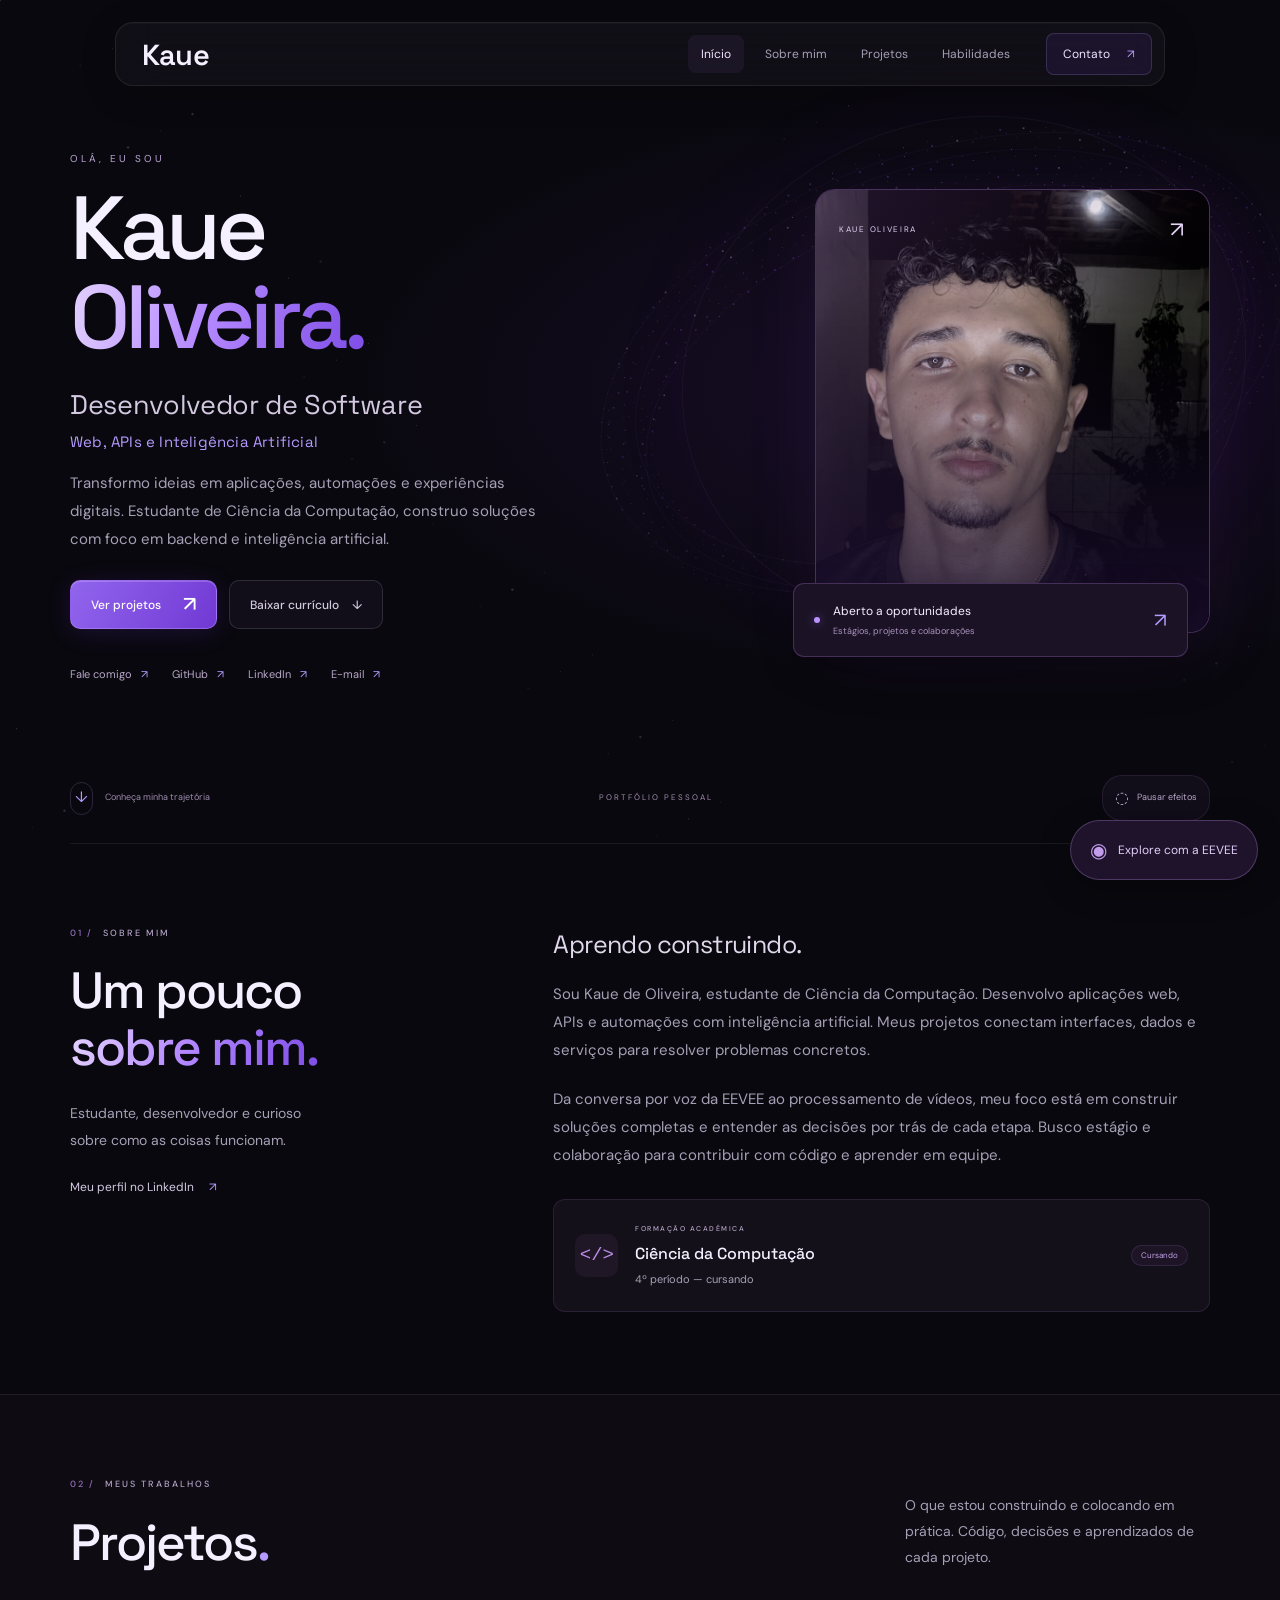
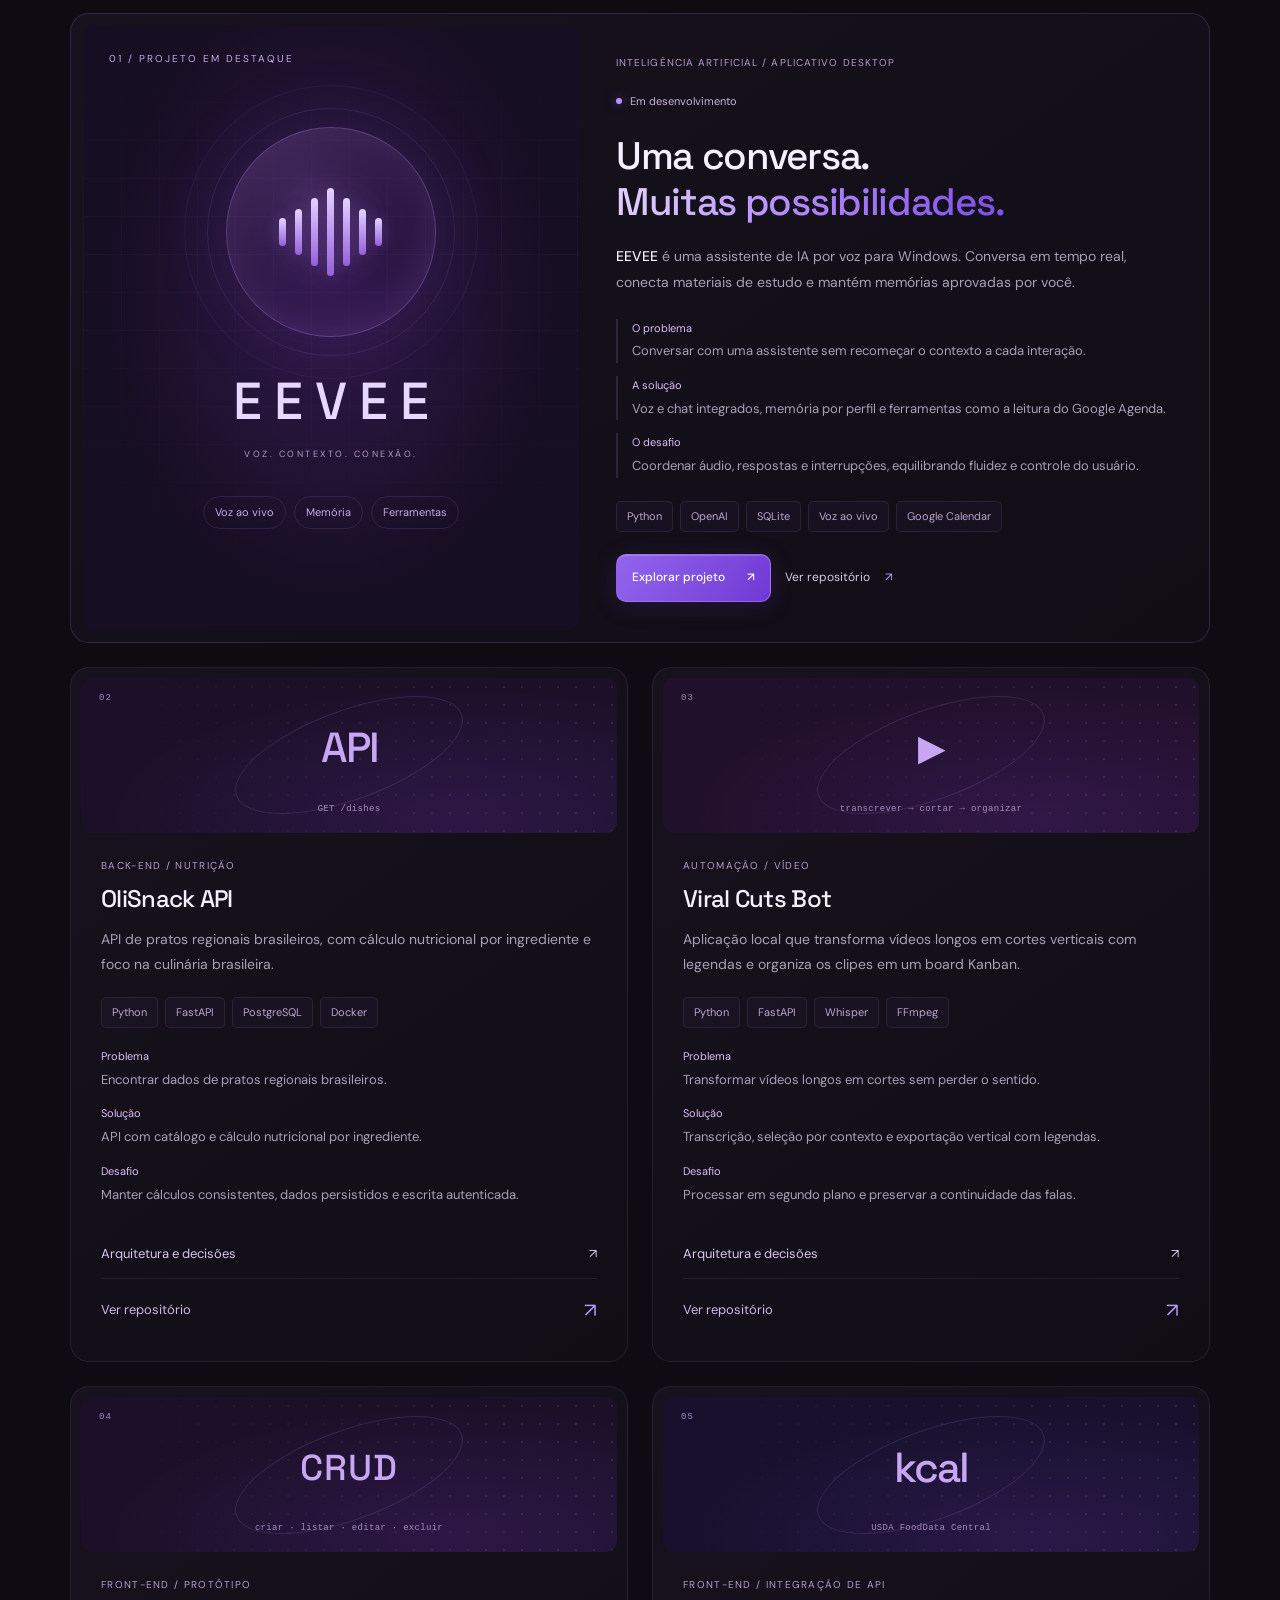
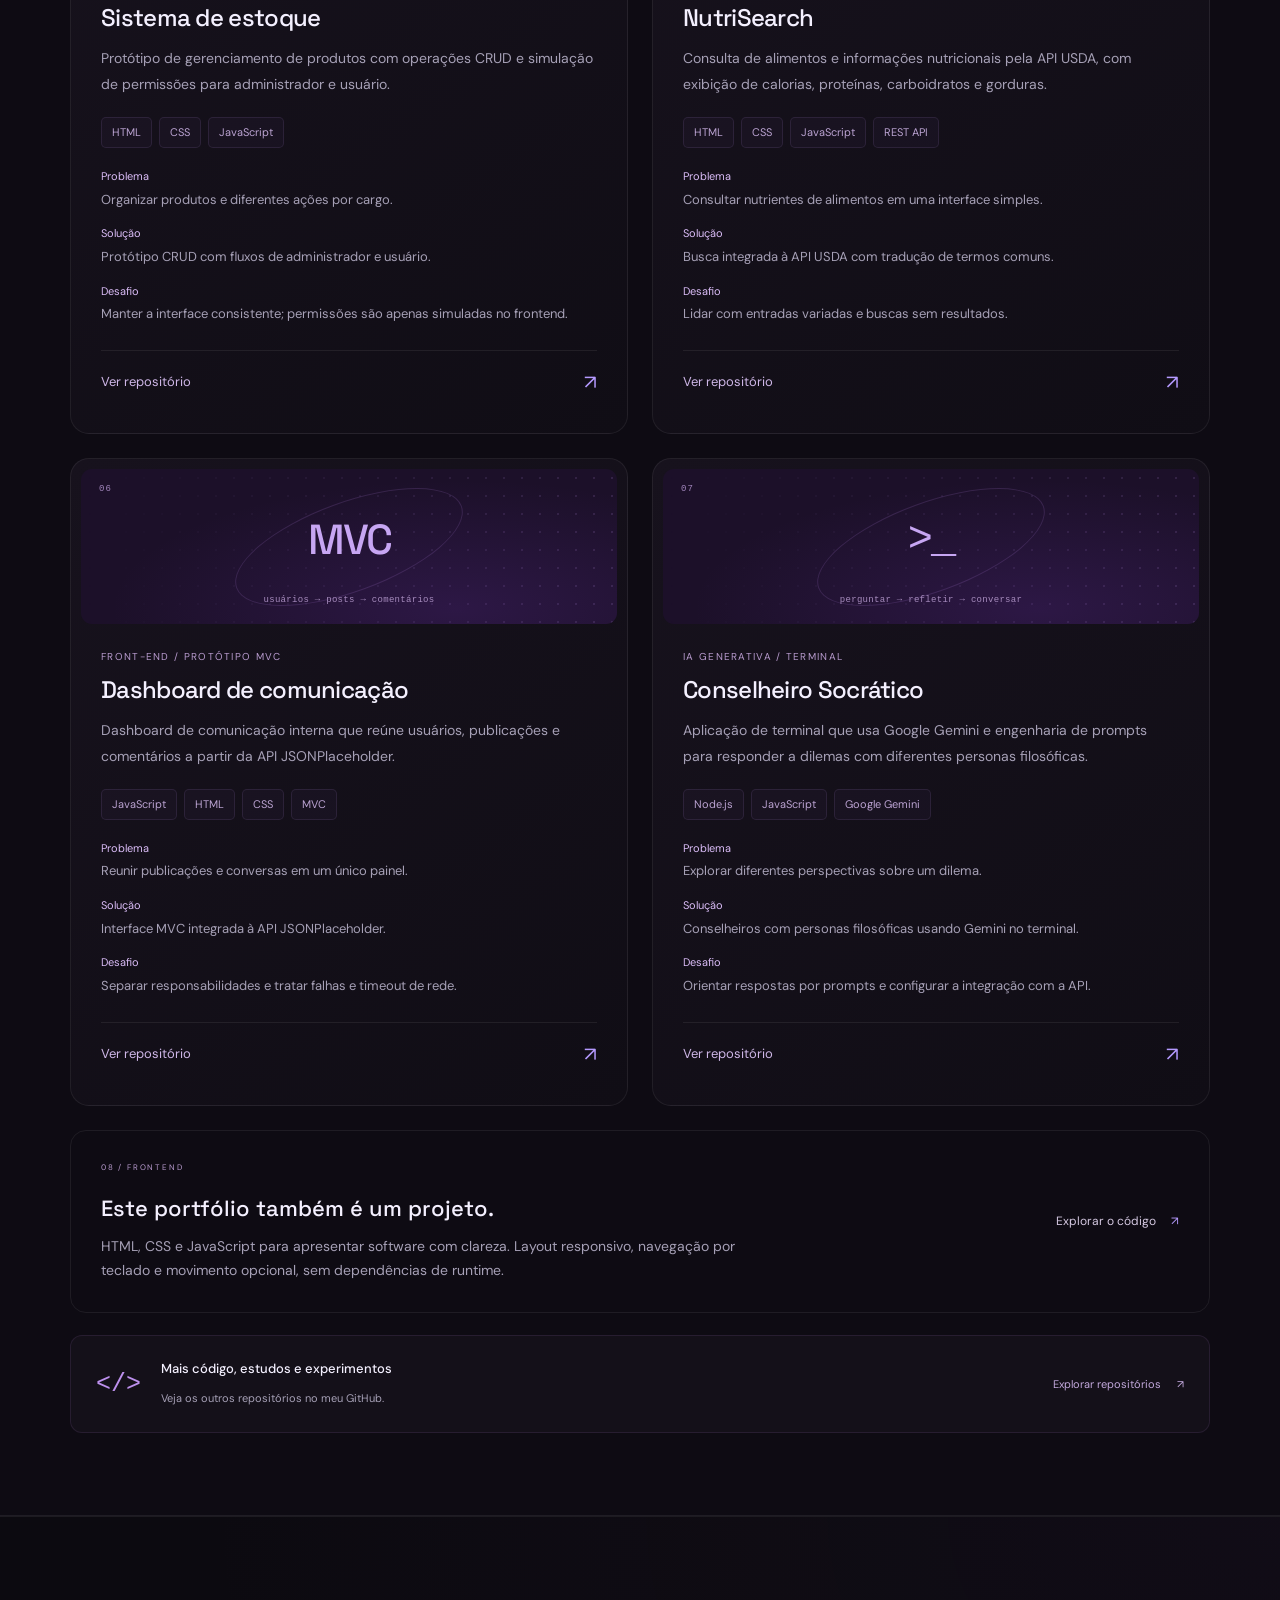
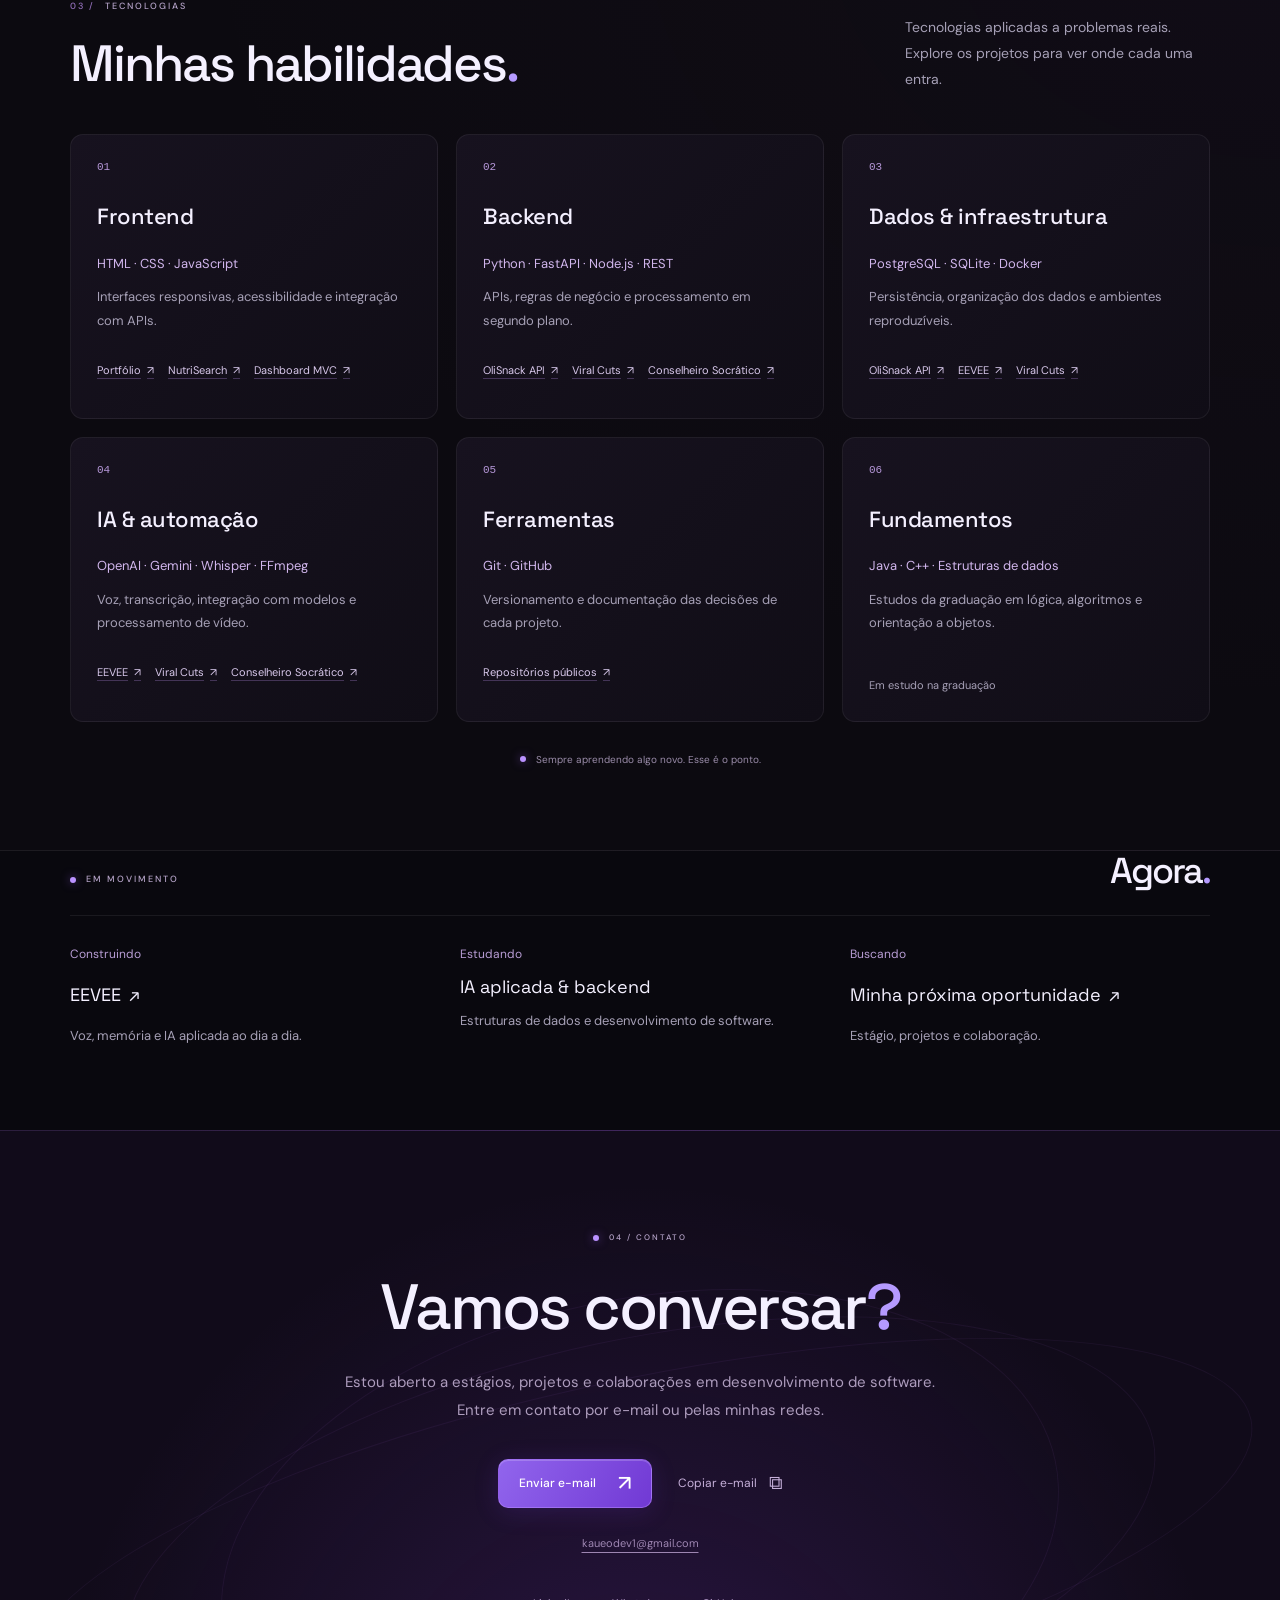
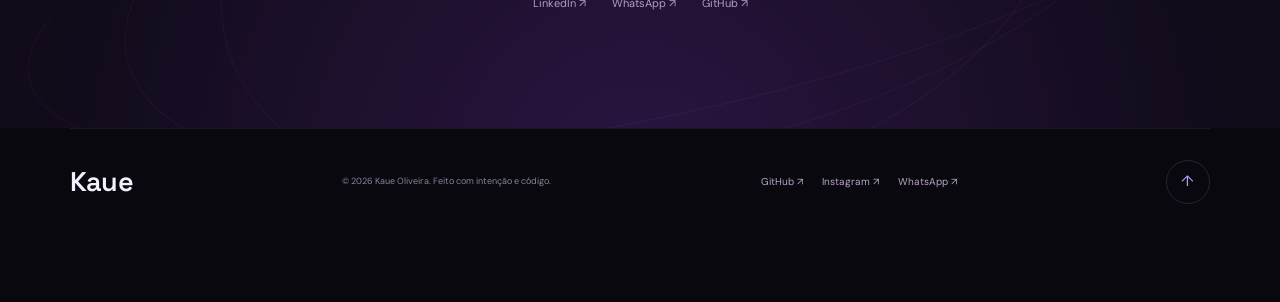
==== commit 70ad85b3: "feat: destaca EEVEE e aprimora portfolio para mobile" ====
--- a/index.html
+++ b/index.html
@@ -4,9 +4,9 @@
   <meta charset="UTF-8">
   <meta name="viewport" content="width=device-width, initial-scale=1.0">
   <meta name="theme-color" content="#09080e">
-  <meta name="description" content="Portfólio de Kaue Oliveira, estudante de Ciência da Computação. Desenvolvimento web, projetos de software e ideias que ganham vida com código.">
-  <meta property="og:title" content="Kaue Oliveira — Portfólio | Desenvolvedor web">
-  <meta property="og:description" content="Conheça Kaue Oliveira, estudante de Ciência da Computação e desenvolvedor web. Projetos, habilidades, formação e contato.">
+  <meta name="description" content="Kaue Oliveira — Desenvolvedor de Software. Aplicações web, APIs, inteligência artificial e automação. Conheça os projetos e entre em contato.">
+  <meta property="og:title" content="Kaue Oliveira — Portfólio | Desenvolvedor de Software">
+  <meta property="og:description" content="Aplicações web, APIs e inteligência artificial. Conheça a EEVEE e os projetos de Kaue Oliveira, estudante de Ciência da Computação.">
   <meta property="og:type" content="website">
   <meta property="og:locale" content="pt_BR">
   <link rel="icon" href="assets/icons/favicon.svg" type="image/svg+xml">
@@ -14,9 +14,11 @@
   <link rel="preconnect" href="https://fonts.gstatic.com" crossorigin>
   <link href="https://fonts.googleapis.com/css2?family=DM+Sans:wght@400;500;600;700&family=Manrope:wght@400;500;600;700;800&family=Space+Grotesk:wght@400;500;600;700&display=swap" rel="stylesheet">
   <link rel="stylesheet" href="assets/css/main.css">
+  <link rel="stylesheet" href="assets/css/showcase.css">
   <script src="assets/js/main.js" defer></script>
   <script src="assets/js/effects.js" defer></script>
-  <title>Kaue Oliveira — Portfólio | Desenvolvedor web</title>
+  <script src="assets/js/guide.js" defer></script>
+  <title>Kaue Oliveira — Portfólio | Desenvolvedor de Software</title>
 </head>
 <body>
   <a class="skip-link" href="#main">Pular para o conteúdo</a>
@@ -38,13 +40,13 @@
         <div class="hero-copy">
           <p class="intro hero-enter">OLÁ, EU SOU</p>
           <h1 id="hero-title" class="hero-enter">Kaue<br><span class="gradient-text">Oliveira.</span></h1>
-          <p class="hero-role hero-enter">Desenvolvedor web</p>
-          <p class="hero-description hero-enter">Crio websites responsivos e desenvolvo projetos de software enquanto aprofundo meus conhecimentos em programação.</p>
+          <p class="hero-role hero-enter">Desenvolvedor de Software<span class="hero-specialties">Web, APIs e Inteligência Artificial</span></p>
+          <p class="hero-description hero-enter">Transformo ideias em aplicações, automações e experiências digitais. Estudante de Ciência da Computação, construo soluções com foco em backend e inteligência artificial.</p>
           <div class="hero-actions hero-enter">
-            <a class="button button-primary" data-magnetic href="#projects">Ver meus projetos <span class="arrow" aria-hidden="true">↗</span></a>
-            <a class="button button-secondary" data-magnetic href="#contact">Fale comigo <span aria-hidden="true">↗</span></a>
+            <a class="button button-primary" data-magnetic href="#projects">Ver projetos <span class="arrow" aria-hidden="true">↗</span></a>
+            <a class="button button-secondary" href="assets/docs/kaue-oliveira-curriculo.pdf" download>Baixar currículo <span aria-hidden="true">↓</span></a>
           </div>
-          <div class="hero-socials hero-enter"><a href="https://github.com/KaueSun" target="_blank" rel="noopener noreferrer">GitHub <span aria-hidden="true">↗</span></a><a href="https://www.linkedin.com/in/kaue-oliveira-20b35b358" target="_blank" rel="noopener noreferrer">LinkedIn <span aria-hidden="true">↗</span></a><a href="mailto:kaueodev1@gmail.com">E-mail <span aria-hidden="true">↗</span></a></div>
+          <div class="hero-socials hero-enter"><a href="#contact">Fale comigo <span aria-hidden="true">↗</span></a><a href="https://github.com/KaueSun" target="_blank" rel="noopener noreferrer">GitHub <span aria-hidden="true">↗</span></a><a href="https://www.linkedin.com/in/kaue-oliveira-20b35b358" target="_blank" rel="noopener noreferrer">LinkedIn <span aria-hidden="true">↗</span></a><a href="mailto:kaueodev1@gmail.com">E-mail <span aria-hidden="true">↗</span></a></div>
         </div>
         <div class="hero-profile hero-enter">
           <div class="portrait-composition">
@@ -68,27 +70,32 @@
       </div>
       <div class="about-content reveal">
         <p class="about-lead">Aprendo construindo.</p>
-        <p>Sou Kaue de Oliveira, estudante de Ciência da Computação. Tenho interesse em desenvolvimento web e gosto de transformar o que estudo em interfaces e projetos de software.</p>
-        <p>Busco oportunidades de estágio e colaboração em projetos para evoluir como desenvolvedor, aprender com outras pessoas e contribuir com soluções práticas.</p>
+        <p>Sou Kaue de Oliveira, estudante de Ciência da Computação. Desenvolvo aplicações web, APIs e automações com inteligência artificial. Meus projetos conectam interfaces, dados e serviços para resolver problemas concretos.</p>
+        <p>Da conversa por voz da EEVEE ao processamento de vídeos, meu foco está em construir soluções completas e entender as decisões por trás de cada etapa. Busco estágio e colaboração para contribuir com código e aprender em equipe.</p>
         <div class="education-card"><span class="education-icon" aria-hidden="true">&lt;/&gt;</span><div><p class="eyebrow">FORMAÇÃO ACADÊMICA</p><h3>Ciência da Computação</h3><p>4º período — cursando</p></div><span class="education-status">Cursando</span></div>
       </div>
     </section>
     <section class="projects-section" id="projects" aria-labelledby="projects-title"><div class="section container">
       <div class="section-heading reveal"><div><p class="eyebrow"><span class="section-number">02 /</span> MEUS TRABALHOS</p><h2 id="projects-title">Projetos<span class="accent">.</span></h2></div><p class="section-description">O que estou construindo e colocando em prática. Código, decisões e aprendizados de cada projeto.</p></div>
-      <article class="project-card featured-project reveal" data-spotlight aria-labelledby="portfolio-title">
-        <div class="project-visual portfolio-visual" aria-hidden="true">
-          <span class="visual-label">01 / PORTFÓLIO PESSOAL</span>
-          <div class="mini-browser"><div class="browser-bar"><span>● ● ●</span><span>Kaue / portfolio</span><span>↗</span></div><div class="mini-content"><div><span class="mini-eyebrow">OLÁ, EU SOU</span><strong>Kaue<br><em>Oliveira.</em></strong><p class="mini-role">Desenvolvedor web.</p><span class="mini-button">Ver meus projetos ↗</span></div><img class="mini-profile" src="assets/images/profile.jpg" alt="" width="900" height="1600" loading="lazy"></div></div>
-          <span class="visual-bottom">INTERFACE RESPONSIVA · IDENTIDADE PESSOAL</span>
+      <article class="project-card featured-project eevee-feature reveal" data-spotlight aria-labelledby="eevee-title">
+        <div class="eevee-art" aria-hidden="true">
+          <span class="eevee-art-label">01 / PROJETO EM DESTAQUE</span>
+          <div class="eevee-orb"><div class="voice-bars"><i></i><i></i><i></i><i></i><i></i><i></i><i></i></div></div>
+          <span class="eevee-wordmark">EEVEE<span>VOZ. CONTEXTO. CONEXÃO.</span></span>
+          <div class="eevee-capabilities"><span>Voz ao vivo</span><span>Memória</span><span>Ferramentas</span></div>
         </div>
-        <div class="project-info">
-          <p class="project-type">PROJETO PESSOAL <span>/</span> FRONT-END</p>
-          <h3 id="portfolio-title">Portfólio pessoal</h3>
-          <p>Meu espaço para apresentar quem sou, os projetos que desenvolvo e as tecnologias que estudo.</p>
-          <p class="project-contribution"><strong>Minha contribuição</strong>Estrutura, identidade visual e desenvolvimento de uma interface responsiva, com navegação acessível e animações interativas.</p>
-          <div class="tags" aria-label="Tecnologias do projeto"><span>HTML</span><span>CSS</span><span>JavaScript</span><span>Canvas</span></div>
-          <div class="project-actions"><a class="button button-secondary" href="https://github.com/KaueSun/portfolio" target="_blank" rel="noopener noreferrer">Ver código no GitHub <span aria-hidden="true">↗</span></a></div>
-          <details class="project-details"><summary>O que foi desenvolvido <span aria-hidden="true">+</span></summary><ul><li>Layout adaptável para celular, tablet e desktop.</li><li>Menu com suporte a teclado e indicação da seção atual.</li><li>Efeitos de partículas, iluminação dos cards e controle de movimento.</li><li>Links de contato e cópia de e-mail com retorno visual.</li></ul></details>
+        <div class="project-info eevee-info">
+          <p class="project-type">INTELIGÊNCIA ARTIFICIAL / APLICATIVO DESKTOP</p>
+          <span class="development-status"><span class="status-dot" aria-hidden="true"></span> Em desenvolvimento</span>
+          <h3 id="eevee-title">Uma conversa.<br><span class="gradient-text">Muitas possibilidades.</span></h3>
+          <p class="eevee-description"><strong>EEVEE</strong> é uma assistente de IA por voz para Windows. Conversa em tempo real, conecta materiais de estudo e mantém memórias aprovadas por você.</p>
+          <dl class="project-story">
+            <div><dt>O problema</dt><dd>Conversar com uma assistente sem recomeçar o contexto a cada interação.</dd></div>
+            <div><dt>A solução</dt><dd>Voz e chat integrados, memória por perfil e ferramentas como a leitura do Google Agenda.</dd></div>
+            <div><dt>O desafio</dt><dd>Coordenar áudio, respostas e interrupções, equilibrando fluidez e controle do usuário.</dd></div>
+          </dl>
+          <div class="tags" aria-label="Tecnologias da EEVEE"><span>Python</span><span>OpenAI</span><span>SQLite</span><span>Voz ao vivo</span><span>Google Calendar</span></div>
+          <div class="project-actions"><a class="button button-primary" href="projects/eevee/">Explorar projeto <span aria-hidden="true">↗</span></a><a class="text-link" href="https://github.com/KaueSun/Eevee-assistant" target="_blank" rel="noopener noreferrer">Ver repositório <span aria-hidden="true">↗</span></a></div>
         </div>
       </article>
       <div class="github-projects">
@@ -99,7 +106,8 @@
             <h3 id="olisnack-title">OliSnack API</h3>
             <p class="repository-description">API de pratos regionais brasileiros, com cálculo nutricional por ingrediente e foco na culinária brasileira.</p>
             <div class="tags" aria-label="Tecnologias do projeto"><span>Python</span><span>FastAPI</span><span>PostgreSQL</span><span>Docker</span></div>
-            <ul class="project-highlights"><li>Catálogo de pratos e busca por nome.</li><li>Cálculo de nutrientes e autenticação de usuários.</li></ul>
+            <dl class="project-story compact-story"><div><dt>Problema</dt><dd>Encontrar dados de pratos regionais brasileiros.</dd></div><div><dt>Solução</dt><dd>API com catálogo e cálculo nutricional por ingrediente.</dd></div><div><dt>Desafio</dt><dd>Manter cálculos consistentes, dados persistidos e escrita autenticada.</dd></div></dl>
+            <a class="case-link" href="projects/olisnack/">Arquitetura e decisões <span aria-hidden="true">↗</span></a>
             <a class="repository-action" href="https://github.com/KaueSun/OliSnack-API" target="_blank" rel="noopener noreferrer" aria-label="Ver OliSnack API no GitHub">Ver repositório <span aria-hidden="true">↗</span></a>
           </div>
         </article>
@@ -110,7 +118,8 @@
             <h3 id="viral-bot-title">Viral Cuts Bot</h3>
             <p class="repository-description">Aplicação local que transforma vídeos longos em cortes verticais com legendas e organiza os clipes em um board Kanban.</p>
             <div class="tags" aria-label="Tecnologias do projeto"><span>Python</span><span>FastAPI</span><span>Whisper</span><span>FFmpeg</span></div>
-            <ul class="project-highlights"><li>Transcrição em português e seleção por contexto.</li><li>Processamento em segundo plano e exportação dos cortes.</li></ul>
+            <dl class="project-story compact-story"><div><dt>Problema</dt><dd>Transformar vídeos longos em cortes sem perder o sentido.</dd></div><div><dt>Solução</dt><dd>Transcrição, seleção por contexto e exportação vertical com legendas.</dd></div><div><dt>Desafio</dt><dd>Processar em segundo plano e preservar a continuidade das falas.</dd></div></dl>
+            <a class="case-link" href="projects/viral-cuts/">Arquitetura e decisões <span aria-hidden="true">↗</span></a>
             <a class="repository-action" href="https://github.com/KaueSun/Viral-bot" target="_blank" rel="noopener noreferrer" aria-label="Ver Viral Cuts Bot no GitHub">Ver repositório <span aria-hidden="true">↗</span></a>
           </div>
         </article>
@@ -121,7 +130,7 @@
             <h3 id="estoque-title">Sistema de estoque</h3>
             <p class="repository-description">Protótipo de gerenciamento de produtos com operações CRUD e simulação de permissões para administrador e usuário.</p>
             <div class="tags" aria-label="Tecnologias do projeto"><span>HTML</span><span>CSS</span><span>JavaScript</span></div>
-            <ul class="project-highlights"><li>Cadastro, edição e remoção de produtos.</li><li>Fluxos e ações de interface conforme o cargo.</li></ul>
+            <dl class="project-story compact-story"><div><dt>Problema</dt><dd>Organizar produtos e diferentes ações por cargo.</dd></div><div><dt>Solução</dt><dd>Protótipo CRUD com fluxos de administrador e usuário.</dd></div><div><dt>Desafio</dt><dd>Manter a interface consistente; permissões são apenas simuladas no frontend.</dd></div></dl>
             <a class="repository-action" href="https://github.com/KaueSun/sistema-de-estoque" target="_blank" rel="noopener noreferrer" aria-label="Ver Sistema de estoque no GitHub">Ver repositório <span aria-hidden="true">↗</span></a>
           </div>
         </article>
@@ -132,7 +141,7 @@
             <h3 id="nutrisearch-title">NutriSearch</h3>
             <p class="repository-description">Consulta de alimentos e informações nutricionais pela API USDA, com exibição de calorias, proteínas, carboidratos e gorduras.</p>
             <div class="tags" aria-label="Tecnologias do projeto"><span>HTML</span><span>CSS</span><span>JavaScript</span><span>REST API</span></div>
-            <ul class="project-highlights"><li>Busca por alimento e tradução de termos comuns.</li><li>Retorno visual para buscas sem resultados.</li></ul>
+            <dl class="project-story compact-story"><div><dt>Problema</dt><dd>Consultar nutrientes de alimentos em uma interface simples.</dd></div><div><dt>Solução</dt><dd>Busca integrada à API USDA com tradução de termos comuns.</dd></div><div><dt>Desafio</dt><dd>Lidar com entradas variadas e buscas sem resultados.</dd></div></dl>
             <a class="repository-action" href="https://github.com/KaueSun/Sistema-de-Consulta-de-Calorias" target="_blank" rel="noopener noreferrer" aria-label="Ver NutriSearch no GitHub">Ver repositório <span aria-hidden="true">↗</span></a>
           </div>
         </article>
@@ -143,7 +152,7 @@
             <h3 id="dashboard-title">Dashboard de comunicação</h3>
             <p class="repository-description">Dashboard de comunicação interna que reúne usuários, publicações e comentários a partir da API JSONPlaceholder.</p>
             <div class="tags" aria-label="Tecnologias do projeto"><span>JavaScript</span><span>HTML</span><span>CSS</span><span>MVC</span></div>
-            <ul class="project-highlights"><li>Separação entre dados, interface e controle.</li><li>Tratamento de falhas e timeout nas requisições.</li></ul>
+            <dl class="project-story compact-story"><div><dt>Problema</dt><dd>Reunir publicações e conversas em um único painel.</dd></div><div><dt>Solução</dt><dd>Interface MVC integrada à API JSONPlaceholder.</dd></div><div><dt>Desafio</dt><dd>Separar responsabilidades e tratar falhas e timeout de rede.</dd></div></dl>
             <a class="repository-action" href="https://github.com/KaueSun/dashboard-comunicacao-interna" target="_blank" rel="noopener noreferrer" aria-label="Ver Dashboard de comunicação no GitHub">Ver repositório <span aria-hidden="true">↗</span></a>
           </div>
         </article>
@@ -154,26 +163,28 @@
             <h3 id="socratico-title">Conselheiro Socrático</h3>
             <p class="repository-description">Aplicação de terminal que usa Google Gemini e engenharia de prompts para responder a dilemas com diferentes personas filosóficas.</p>
             <div class="tags" aria-label="Tecnologias do projeto"><span>Node.js</span><span>JavaScript</span><span>Google Gemini</span></div>
-            <ul class="project-highlights"><li>Escolha de conselheiros com estilos distintos.</li><li>Interação no terminal e configuração por variáveis de ambiente.</li></ul>
+            <dl class="project-story compact-story"><div><dt>Problema</dt><dd>Explorar diferentes perspectivas sobre um dilema.</dd></div><div><dt>Solução</dt><dd>Conselheiros com personas filosóficas usando Gemini no terminal.</dd></div><div><dt>Desafio</dt><dd>Orientar respostas por prompts e configurar a integração com a API.</dd></div></dl>
             <a class="repository-action" href="https://github.com/KaueSun/Api-gemini" target="_blank" rel="noopener noreferrer" aria-label="Ver Conselheiro Socrático no GitHub">Ver repositório <span aria-hidden="true">↗</span></a>
           </div>
         </article>
       </div>
+      <article class="portfolio-note reveal" aria-labelledby="portfolio-title"><div><p class="project-type">08 / FRONTEND</p><h3 id="portfolio-title">Este portfólio também é um projeto.</h3><p>HTML, CSS e JavaScript para apresentar software com clareza. Layout responsivo, navegação por teclado e movimento opcional, sem dependências de runtime.</p></div><a class="text-link" href="https://github.com/KaueSun/portfolio" target="_blank" rel="noopener noreferrer">Explorar o código <span aria-hidden="true">↗</span></a></article>
       <a class="repository-link reveal" href="https://github.com/KaueSun?tab=repositories" target="_blank" rel="noopener noreferrer"><span class="repository-icon" aria-hidden="true">&lt;/&gt;</span><span><strong>Mais código, estudos e experimentos</strong><span>Veja os outros repositórios no meu GitHub.</span></span><span class="repository-cta">Explorar repositórios <span aria-hidden="true">↗</span></span></a>
     </div></section>
     <section class="skills-section" id="skills" aria-labelledby="skills-title"><div class="container section">
-      <div class="section-heading reveal"><div><p class="eyebrow"><span class="section-number">03 /</span> TECNOLOGIAS</p><h2 id="skills-title">Minhas habilidades<span class="accent">.</span></h2></div><p class="section-description">Linguagens e ferramentas que estudo na graduação e aplico nos meus projetos.</p></div>
-      <div class="skills-grid">
-        <article class="skill-card reveal" data-spotlight><span class="skill-icon" aria-hidden="true">&lt;/&gt;</span><span class="skill-category">ESTRUTURA</span><h3>HTML</h3><p>Semântica e acessibilidade como base de cada página.</p></article>
-        <article class="skill-card reveal" data-spotlight><span class="skill-icon" aria-hidden="true">#</span><span class="skill-category">ESTILO</span><h3>CSS</h3><p>Layouts responsivos, identidade visual e movimento.</p></article>
-        <article class="skill-card reveal" data-spotlight><span class="skill-icon" aria-hidden="true">JS</span><span class="skill-category">INTERAÇÃO</span><h3>JavaScript</h3><p>Interfaces dinâmicas que respondem a cada interação.</p></article>
-        <article class="skill-card reveal" data-spotlight><span class="skill-icon" aria-hidden="true">Py</span><span class="skill-category">AUTOMAÇÃO</span><h3>Python</h3><p>Lógica, scripts e novas maneiras de resolver problemas.</p></article>
-        <article class="skill-card reveal" data-spotlight><span class="skill-icon" aria-hidden="true">{ }</span><span class="skill-category">SOFTWARE</span><h3>Java</h3><p>Orientação a objetos e fundamentos de aplicações.</p></article>
-        <article class="skill-card reveal" data-spotlight><span class="skill-icon" aria-hidden="true">C++</span><span class="skill-category">FUNDAMENTOS</span><h3>C++</h3><p>Algoritmos, estruturas de dados e pensamento computacional.</p></article>
+      <div class="section-heading reveal"><div><p class="eyebrow"><span class="section-number">03 /</span> TECNOLOGIAS</p><h2 id="skills-title">Minhas habilidades<span class="accent">.</span></h2></div><p class="section-description">Tecnologias aplicadas a problemas reais. Explore os projetos para ver onde cada uma entra.</p></div>
+      <div class="skills-grid skill-groups">
+<article class="skill-card reveal" data-spotlight><span class="skill-index">01</span><h3>Frontend</h3><p class="skill-stack">HTML · CSS · JavaScript</p><p>Interfaces responsivas, acessibilidade e integração com APIs.</p><div class="skill-evidence"><a href="#portfolio-title">Portfólio <span aria-hidden="true">↗</span></a><a href="#nutrisearch-title">NutriSearch <span aria-hidden="true">↗</span></a><a href="#dashboard-title">Dashboard MVC <span aria-hidden="true">↗</span></a></div></article>
+<article class="skill-card reveal" data-spotlight><span class="skill-index">02</span><h3>Backend</h3><p class="skill-stack">Python · FastAPI · Node.js · REST</p><p>APIs, regras de negócio e processamento em segundo plano.</p><div class="skill-evidence"><a href="projects/olisnack/">OliSnack API <span aria-hidden="true">↗</span></a><a href="projects/viral-cuts/">Viral Cuts <span aria-hidden="true">↗</span></a><a href="#socratico-title">Conselheiro Socrático <span aria-hidden="true">↗</span></a></div></article>
+<article class="skill-card reveal" data-spotlight><span class="skill-index">03</span><h3>Dados & infraestrutura</h3><p class="skill-stack">PostgreSQL · SQLite · Docker</p><p>Persistência, organização dos dados e ambientes reproduzíveis.</p><div class="skill-evidence"><a href="projects/olisnack/">OliSnack API <span aria-hidden="true">↗</span></a><a href="projects/eevee/">EEVEE <span aria-hidden="true">↗</span></a><a href="projects/viral-cuts/">Viral Cuts <span aria-hidden="true">↗</span></a></div></article>
+<article class="skill-card reveal" data-spotlight><span class="skill-index">04</span><h3>IA & automação</h3><p class="skill-stack">OpenAI · Gemini · Whisper · FFmpeg</p><p>Voz, transcrição, integração com modelos e processamento de vídeo.</p><div class="skill-evidence"><a href="projects/eevee/">EEVEE <span aria-hidden="true">↗</span></a><a href="projects/viral-cuts/">Viral Cuts <span aria-hidden="true">↗</span></a><a href="#socratico-title">Conselheiro Socrático <span aria-hidden="true">↗</span></a></div></article>
+<article class="skill-card reveal" data-spotlight><span class="skill-index">05</span><h3>Ferramentas</h3><p class="skill-stack">Git · GitHub</p><p>Versionamento e documentação das decisões de cada projeto.</p><div class="skill-evidence"><a href="https://github.com/KaueSun?tab=repositories">Repositórios públicos <span aria-hidden="true">↗</span></a></div></article>
+<article class="skill-card reveal" data-spotlight><span class="skill-index">06</span><h3>Fundamentos</h3><p class="skill-stack">Java · C++ · Estruturas de dados</p><p>Estudos da graduação em lógica, algoritmos e orientação a objetos.</p><div class="skill-evidence"><span>Em estudo na graduação</span></div></article>
       </div>
       <p class="skills-footnote"><span class="status-dot" aria-hidden="true"></span> Sempre aprendendo algo novo. Esse é o ponto.</p>
     </div></section>
-    <section class="contact-section" id="contact" aria-labelledby="contact-title"><div class="container contact-inner reveal"><p class="eyebrow"><span class="status-dot" aria-hidden="true"></span> 04 / CONTATO</p><h2 id="contact-title">Vamos conversar<span class="accent">?</span></h2><p>Estou aberto a estágios, projetos e colaborações em desenvolvimento web.<br>Entre em contato por e-mail ou pelas minhas redes.</p><div class="contact-actions"><a class="button button-primary" data-magnetic href="mailto:kaueodev1@gmail.com">Enviar e-mail <span class="arrow" aria-hidden="true">↗</span></a><button class="copy-email" type="button" data-email="kaueodev1@gmail.com" hidden><span class="copy-label">Copiar e-mail</span><span aria-hidden="true">⧉</span></button></div><a class="contact-email" href="mailto:kaueodev1@gmail.com">kaueodev1@gmail.com</a><div class="contact-socials"><a href="https://www.linkedin.com/in/kaue-oliveira-20b35b358" target="_blank" rel="noopener noreferrer">LinkedIn ↗</a><a href="https://wa.me/5582987436200" target="_blank" rel="noopener noreferrer">WhatsApp ↗</a><a href="https://github.com/KaueSun" target="_blank" rel="noopener noreferrer">GitHub ↗</a></div><p id="copy-status" class="copy-status" role="status" aria-live="polite"></p></div><div class="contact-rings" aria-hidden="true"><span></span><span></span><span></span></div></section>
+    <section class="now-section container" aria-labelledby="now-title"><div class="now-heading"><p class="eyebrow"><span class="status-dot" aria-hidden="true"></span> EM MOVIMENTO</p><h2 id="now-title">Agora<span class="accent">.</span></h2></div><dl class="now-grid"><div><dt>Construindo</dt><dd><a href="projects/eevee/">EEVEE <span aria-hidden="true">↗</span></a><p>Voz, memória e IA aplicada ao dia a dia.</p></dd></div><div><dt>Estudando</dt><dd>IA aplicada & backend<p>Estruturas de dados e desenvolvimento de software.</p></dd></div><div><dt>Buscando</dt><dd><a href="#contact">Minha próxima oportunidade <span aria-hidden="true">↗</span></a><p>Estágio, projetos e colaboração.</p></dd></div></dl></section>
+    <section class="contact-section" id="contact" aria-labelledby="contact-title"><div class="container contact-inner reveal"><p class="eyebrow"><span class="status-dot" aria-hidden="true"></span> 04 / CONTATO</p><h2 id="contact-title">Vamos conversar<span class="accent">?</span></h2><p>Estou aberto a estágios, projetos e colaborações em desenvolvimento de software.<br>Entre em contato por e-mail ou pelas minhas redes.</p><div class="contact-actions"><a class="button button-primary" data-magnetic href="mailto:kaueodev1@gmail.com">Enviar e-mail <span class="arrow" aria-hidden="true">↗</span></a><button class="copy-email" type="button" data-email="kaueodev1@gmail.com" hidden><span class="copy-label">Copiar e-mail</span><span aria-hidden="true">⧉</span></button></div><a class="contact-email" href="mailto:kaueodev1@gmail.com">kaueodev1@gmail.com</a><div class="contact-socials"><a href="https://www.linkedin.com/in/kaue-oliveira-20b35b358" target="_blank" rel="noopener noreferrer">LinkedIn ↗</a><a href="https://wa.me/5582987436200" target="_blank" rel="noopener noreferrer">WhatsApp ↗</a><a href="https://github.com/KaueSun" target="_blank" rel="noopener noreferrer">GitHub ↗</a></div><p id="copy-status" class="copy-status" role="status" aria-live="polite"></p></div><div class="contact-rings" aria-hidden="true"><span></span><span></span><span></span></div></section>
   </main>
   <footer class="container footer"><a href="#home" class="logo" aria-label="Voltar ao início">Kaue</a><p>© <span id="year">2026</span> Kaue Oliveira. Feito com intenção e código.</p><div class="footer-links"><a href="https://github.com/KaueSun" target="_blank" rel="noopener noreferrer">GitHub ↗</a><a href="https://www.instagram.com/kaue_teixeira11/" target="_blank" rel="noopener noreferrer">Instagram ↗</a><a href="https://wa.me/5582987436200" target="_blank" rel="noopener noreferrer">WhatsApp ↗</a></div><a class="back-top" href="#home" aria-label="Voltar ao início">↑</a></footer>
 </body>
--- a/assets/css/showcase.css
+++ b/assets/css/showcase.css
@@ -0,0 +1,209 @@
+/* Software showcase: responsive content, case studies and portfolio guide. */
+:where(h2, h3, article[id]) { scroll-margin-top: 115px; }
+.section { padding-block: 82px; }
+.hero { min-height: auto; }
+.hero-content { gap: 64px; }
+.hero-copy { min-width: 0; }
+.hero-role { font-size: clamp(20px, 2.2vw, 27px); line-height: 1.4; }
+.hero-specialties { display: block; margin-top: 7px; color: var(--accent); font-size: 15px; font-weight: 400; letter-spacing: .2px; }
+.hero-description { font-size: 15px; line-height: 1.85; max-width: 490px; }
+.hero-socials { flex-wrap: wrap; column-gap: 24px; row-gap: 4px; }
+.hero-socials a, .effects-toggle { min-height: 44px; }
+.portrait-frame { background: #241434; box-shadow: 0 22px 70px #6d389422; }
+.portrait-frame>img { filter: saturate(.55) contrast(1.05); }
+.portrait-shade { pointer-events: none; background: linear-gradient(180deg, #28133422, transparent 30%, #190d2cdf), linear-gradient(110deg, #985cc43a, transparent 70%); }
+.about-grid { gap: 70px; }
+.about-content>p { font-size: 15px; line-height: 1.85; }
+.about-intro h2 { margin-bottom: 22px; }
+.section-description { font-size: 14px; }
+.eevee-feature { grid-template-columns: .9fr 1.1fr; padding: 12px; gap: 12px; border-color: #a77ade35; }
+.eevee-art { position: relative; display: flex; flex-direction: column; align-items: center; justify-content: center; gap: 36px; overflow: hidden; isolation: isolate; min-height: 570px; border-radius: 12px; background: radial-gradient(ellipse at 50% 44%, #7635b349, transparent 64%), #160e22; }
+.eevee-art::before { content: ''; position: absolute; inset: 0; z-index: -1; background-image: linear-gradient(#b77dea0b 1px, transparent 1px), linear-gradient(90deg, #b77dea0b 1px, transparent 1px); background-size: 38px 38px; mask-image: linear-gradient(transparent, #000 35%, transparent); }
+.eevee-art-label { position: absolute; top: 26px; left: 26px; font: 10px 'DM Sans', sans-serif; letter-spacing: 2px; color: #c6a9e6; }
+.eevee-orb { width: 210px; aspect-ratio: 1; border-radius: 50%; display: grid; place-items: center; position: relative; background: radial-gradient(circle at 37% 30%, #9a69c43b, #421b6a22 58%, #3d146940); box-shadow: inset 0 0 45px #b085e531, 0 0 80px #8d49dd21; border: 1px solid #bb8ff156; }
+.eevee-orb::before, .eevee-orb::after { content: ''; position: absolute; inset: -20px; border: 1px solid #ad78e522; border-radius: 50%; }
+.eevee-orb::after { inset: -43px; border-color: #ad78e514; }
+.voice-bars { display: flex; align-items: center; gap: 9px; height: 86px; }
+.voice-bars i { width: 7px; height: 28px; border-radius: 8px; background: linear-gradient(#e5d3ff, #9560dc); box-shadow: 0 0 15px #b783fb44; }
+.voice-bars i:nth-child(2), .voice-bars i:nth-child(6) { height: 46px; }
+.voice-bars i:nth-child(3), .voice-bars i:nth-child(5) { height: 68px; }
+.voice-bars i:nth-child(4) { height: 88px; }
+.eevee-wordmark { text-align: center; font: 500 52px/1.1 'Space Grotesk', sans-serif; letter-spacing: 12px; padding-left: 12px; color: #e8d8ff; }
+.eevee-wordmark>span { display: block; margin-top: 18px; font: 9px 'DM Sans', sans-serif; letter-spacing: 2.5px; padding-right: 12px; color: #b29bc9; }
+.eevee-capabilities { display: flex; flex-wrap: wrap; justify-content: center; gap: 8px; }
+.eevee-capabilities span { font-size: 11px; color: #c5a9e3; padding: 6px 11px; border: 1px solid #b680ef25; border-radius: 30px; }
+.eevee-info { padding: 28px 25px; }
+.eevee-info .project-type { font-size: 10px !important; letter-spacing: 1.1px; }
+.development-status { display: inline-flex; align-items: center; gap: 8px; margin-bottom: 22px; color: #c6b3db; font-size: 11px; }
+.eevee-info h3 { font-size: clamp(29px, 3vw, 39px); line-height: 1.2; letter-spacing: -1.3px; margin-bottom: 19px; }
+.eevee-info .eevee-description { font-size: 14px; line-height: 1.85; }
+.eevee-description strong { color: var(--text); font-weight: 500; }
+.project-story { display: grid; gap: 13px; margin: 23px 0; }
+.project-story div { padding-left: 14px; border-left: 2px solid #a978dc30; }
+.project-story dt { color: #dbbdf8; font-size: 11px; margin-bottom: 3px; }
+.project-story dd { margin: 0; color: var(--muted); font-size: 13px; line-height: 1.75; }
+.compact-story { margin: 2px 0 24px; }
+.compact-story div { border: 0; padding: 0; }
+.compact-story dt { font-size: 11px; }
+.tags { gap: 7px; flex-wrap: wrap; }
+.tags span { font-size: 11px; padding: 5px 10px; }
+.project-actions { display: flex; align-items: center; flex-wrap: wrap; gap: 14px; }
+.project-actions .button { min-height: 48px; font-size: 12px; }
+.repository-description { font-size: 14px; }
+.repository-body .project-type { font-size: 10px !important; }
+.case-link { display: flex; align-items: center; justify-content: space-between; font-size: 13px; min-height: 48px; color: #dbc5f1; margin-top: auto; }
+.repository-action { font-size: 13px; min-height: 48px; margin-top: 0; }
+.portfolio-note { display: flex; align-items: center; justify-content: space-between; gap: 30px; padding: 30px; margin-top: 24px; border: 1px solid var(--line); border-radius: 16px; }
+.portfolio-note h3 { font-size: 22px; font-weight: 500; margin: 8px 0; }
+.portfolio-note p:not(.project-type) { max-width: 660px; color: var(--muted); font-size: 14px; }
+.portfolio-note .text-link { flex-shrink: 0; }
+.skill-groups { grid-template-columns: repeat(3, minmax(0, 1fr)); gap: 18px; }
+.skill-groups .skill-card { display: flex; flex-direction: column; padding: 26px; min-width: 0; }
+.skill-index { font: 11px monospace; color: #b597d8; margin-bottom: 25px; }
+.skill-groups h3 { font-size: 22px; }
+.skill-groups .skill-stack { font-size: 13px; color: #d1b6ed; margin: 10px 0; }
+.skill-groups p { font-size: 13px; max-width: none; }
+.skill-evidence { display: flex; flex-wrap: wrap; gap: 0 14px; padding-top: 16px; margin-top: auto; font-size: 11px; }
+.skill-evidence a { position: relative; z-index: 2; display: inline-flex; align-items: center; gap: 6px; min-height: 44px; color: #d8c8eb; text-decoration: underline; text-underline-offset: 4px; text-decoration-color: #9a76c15c; }
+.skill-evidence>span { padding-top: 12px; color: var(--muted); }
+.now-section { padding-bottom: 82px; }
+.now-heading { display: flex; justify-content: space-between; align-items: baseline; padding-bottom: 24px; border-bottom: 1px solid var(--line); }
+.now-heading .eyebrow { margin: 0; }
+.now-heading h2 { font-size: 36px; }
+.now-grid { display: grid; grid-template-columns: repeat(3,minmax(0,1fr)); gap: 30px; margin: 28px 0 0; }
+.now-grid dt { color: #b89dd5; font-size: 12px; margin-bottom: 9px; }
+.now-grid dd { margin: 0; font: 18px/1.6 'Space Grotesk', sans-serif; }
+.now-grid p { font: 13px/1.8 'DM Sans',sans-serif; color: var(--muted); margin-top: 7px; }
+.now-grid a { display: inline-flex; align-items: center; gap: 8px; min-height: 44px; }
+.contact-inner>p:not(.eyebrow):not(.copy-status) { font-size: 15px; }
+.contact-socials a, .footer-links a { display: inline-flex; align-items: center; min-height: 44px; }
+.footer { padding-bottom: 96px; }
+.back-top { min-width: 44px; min-height: 44px; }
+/* Native modal offers an optional, local guide with explicit preset answers. */
+.guide-launch { position: fixed; right: 22px; bottom: max(20px, env(safe-area-inset-bottom)); z-index: 35; display: inline-flex; align-items: center; gap: 11px; background: #22152feb; backdrop-filter: blur(12px); border: 1px solid #b48be14f; border-radius: 40px; color: #e2cefa; padding: 12px 19px; min-height: 48px; font-size: 12px; box-shadow: 0 8px 32px #0005; }
+.guide-launch>span:first-child { color: #c19bec; font-size: 20px; }
+.guide-dialog { width: min(480px, calc(100% - 28px)); max-height: calc(100dvh - 40px); padding: 25px; background: #14101d; color: var(--text); border: 1px solid #b48be155; border-radius: 20px; overflow-y: auto; overscroll-behavior: contain; }
+.guide-dialog::backdrop { background: #050309bd; backdrop-filter: blur(5px); }
+body:has(.guide-dialog[open]) { overflow: hidden; }
+.guide-header { display: flex; align-items: center; justify-content: space-between; gap: 15px; }
+.guide-header h2 { font-size: 25px; letter-spacing: -.8px; }
+.guide-close { width: 44px; height: 44px; border: 1px solid var(--line); border-radius: 50%; background: #24192d; color: white; font-size: 23px; flex-shrink: 0; }
+.guide-disclosure { font-size: 12px; color: #b1a1c4; margin: 14px 0 20px; }
+.guide-options { display: grid; gap: 9px; }
+.guide-options button { background: #241832; color: #e1ccef; border: 1px solid #b48be129; border-radius: 10px; padding: 12px 15px; min-height: 48px; text-align: left; font-size: 14px; }
+.guide-options button[aria-pressed=true] { border-color: #ba8bea; background: #39234d; }
+.guide-answer { margin-top: 20px; font-size: 14px; line-height: 1.85; }
+.guide-answer p { color: #c9bfd5; }
+.guide-answer a { display: inline-flex; align-items: center; min-height: 44px; color: var(--accent); text-decoration: underline; text-underline-offset: 4px; }
+/* Case studies remain static and work on subdirectory deployments. */
+.case-header { display: flex; justify-content: space-between; align-items: center; gap: 24px; padding-block: 25px; border-bottom: 1px solid var(--line); }
+.case-main { max-width: 1000px; padding-block: 65px 80px; }
+.case-main h1 { font-size: clamp(43px, 7vw, 82px); letter-spacing: -3px; line-height: 1.08; margin: 19px 0; }
+.case-lead { max-width: 740px; font-size: 19px; color: #c4b6d3; line-height: 1.8; }
+.case-main .tags { margin-top: 24px; }
+.case-main .project-actions { display: flex; margin: 27px 0 0; }
+.case-section { margin-top: 58px; }
+.case-section h2 { font-size: clamp(28px, 4vw, 36px); letter-spacing: -1px; margin-bottom: 23px; }
+.case-section p, .case-section li { color: #bcb0c9; font-size: 15px; line-height: 1.9; }
+.case-section p+p { margin-top: 15px; }
+.case-section ul { padding-left: 21px; }
+.case-section li+li { margin-top: 10px; }
+.case-section .project-story { grid-template-columns: repeat(3,minmax(0,1fr)); gap: 24px; }
+.case-section .project-story dt { font-size: 13px; }
+.case-section .project-story dd { font-size: 15px; }
+.architecture-flow { display: grid; grid-template-columns: repeat(4,minmax(0,1fr)); gap: 12px; list-style: none; padding: 0 !important; counter-reset: steps; }
+.architecture-flow li { position: relative; counter-increment: steps; display: flex; flex-direction: column; justify-content: center; gap: 12px; padding: 20px; background: #1c1427; border: 1px solid #b48be129; border-radius: 13px; margin: 0 !important; }
+.architecture-flow li::before { content: '0' counter(steps) ' /'; font: 11px monospace; color: var(--accent); }
+.architecture-flow strong { color: #e5d5f8; font-weight: 500; font-size: 14px; }
+.architecture-flow span { font-size: 12px; }
+.case-note { padding: 20px 24px; border-left: 2px solid #8a56b5; background: #1c1326; border-radius: 0 12px 12px 0; margin-top: 22px; }
+.case-source { border-top: 1px solid var(--line); padding-top: 25px; margin-top: 50px; color: var(--muted); font-size: 13px; }
+.case-source a { color: var(--accent); text-decoration: underline; text-underline-offset: 4px; }
+:where(summary, input, dialog, .guide-options button):focus-visible { outline: 2px solid var(--accent); outline-offset: 4px; }
+@media (max-width: 1000px) {
+  .hero-content { gap: 38px; }
+  .eevee-feature { grid-template-columns: .8fr 1.2fr; }
+  .eevee-info { padding: 24px 16px; }
+  .eevee-orb { width: 175px; }
+  .eevee-wordmark { font-size: 42px; letter-spacing: 9px; }
+  .skill-groups { grid-template-columns: repeat(2,minmax(0,1fr)); }
+}
+@media (max-width: 800px) {
+  .section { padding-block: 66px; }
+  .eevee-feature { grid-template-columns: 1fr; }
+  .eevee-art { min-height: 385px; gap: 25px; }
+  .eevee-orb { width: 150px; margin-top: 40px; }
+  .voice-bars { transform: scale(.8); }
+  .eevee-wordmark { font-size: 36px; }
+  .eevee-wordmark>span { margin-top: 10px; }
+  .eevee-capabilities { margin-bottom: 20px; }
+  .eevee-info { padding: 24px; }
+  .eevee-info h3 { font-size: 35px; }
+  .about-grid { gap: 35px; }
+  .now-grid { gap: 20px; }
+  .now-grid dd { font-size: 16px; }
+  .portfolio-note { flex-direction: column; align-items: flex-start; gap: 16px; }
+  .architecture-flow { grid-template-columns: repeat(2,minmax(0,1fr)); }
+  .case-section .project-story { grid-template-columns: 1fr; }
+}
+@media (max-width: 620px) {
+  .container { width: calc(100% - 40px); }
+  .section { padding-block: 54px; }
+  .hero-content { gap: 28px; }
+  .hero-role { font-size: 23px; }
+  .hero-specialties { font-size: 14px; max-width: 285px; }
+  .hero-description { font-size: 15px; }
+  .hero-actions { gap: 10px; }
+  .hero-actions .button { flex: 1; padding-inline: 12px; white-space: nowrap; font-size: 12px; gap: 9px; }
+  .hero-socials { font-size: 12px; gap: 0 20px; }
+  .hero-bottom { flex-wrap: wrap; font-size: 10px; gap: 8px; }
+  .effects-toggle { font-size: 10px; }
+  .portrait-composition { max-width: 300px; }
+  .portrait-frame { aspect-ratio: 1.15; }
+  .about-content>p, .about-summary { font-size: 15px; }
+  .section-description { max-width: none; font-size: 14px; margin-top: 16px; }
+  .eyebrow { font-size: 10px; }
+  .eevee-art { min-height: 360px; }
+  .eevee-art-label { font-size: 9px; left: 19px; top: 20px; }
+  .eevee-info { padding: 24px 12px 14px; }
+  .eevee-info h3 { font-size: clamp(28px, 8vw, 35px); }
+  .eevee-info .eevee-description { font-size: 15px; }
+  .eevee-info .project-type { font-size: 9px !important; }
+  .project-story dd, .repository-description { font-size: 14px; }
+  .eevee-info .project-actions { display: flex; flex-direction: column; align-items: stretch; }
+  .eevee-info .project-actions a { justify-content: center; font-size: 13px; }
+  .repository-body { padding: 22px 14px 7px; }
+  .tags span { font-size: 11px; }
+  .portfolio-note { padding: 23px; }
+  .skill-groups { grid-template-columns: 1fr; gap: 14px; }
+  .skill-groups .skill-card { padding: 24px; }
+  .skill-index { margin-bottom: 16px; }
+  .skill-groups .skill-stack, .skill-groups p { font-size: 14px; }
+  .skill-evidence { font-size: 12px; }
+  .skills-footnote { font-size: 11px; }
+  .now-section { padding-bottom: 54px; }
+  .now-grid { grid-template-columns: 1fr; gap: 22px; }
+  .now-grid>div+div { border-top: 1px solid var(--line); padding-top: 22px; }
+  .now-grid dd { font-size: 19px; }
+  .now-grid p { font-size: 14px; }
+  .contact-inner { padding-block: 54px 40px; }
+  .contact-inner>p:not(.eyebrow):not(.copy-status) { font-size: 14px; }
+  .guide-launch { right: 14px; bottom: max(14px, env(safe-area-inset-bottom)); width: 48px; height: 48px; padding: 0; justify-content: center; }
+  .guide-launch>span:last-child { display: none; }
+  .guide-dialog { padding: 20px; }
+  .case-header { padding-block: 20px; }
+  .case-header .text-link { font-size: 12px; }
+  .case-main { padding-top: 38px; }
+  .case-main h1 { letter-spacing: -2px; }
+  .case-lead { font-size: 17px; }
+  .case-section { margin-top: 40px; }
+  .architecture-flow { grid-template-columns: 1fr; }
+  .case-main .project-actions { align-items: stretch; flex-direction: column; }
+}
+@media (max-width: 360px) {
+  .container, .hero-content { width: calc(100% - 32px); }
+  .hero-actions { flex-direction: column; }
+  .hero-role { font-size: 21px; }
+  .hero-socials { gap: 0 15px; }
+  .now-heading h2 { font-size: 30px; }
+}
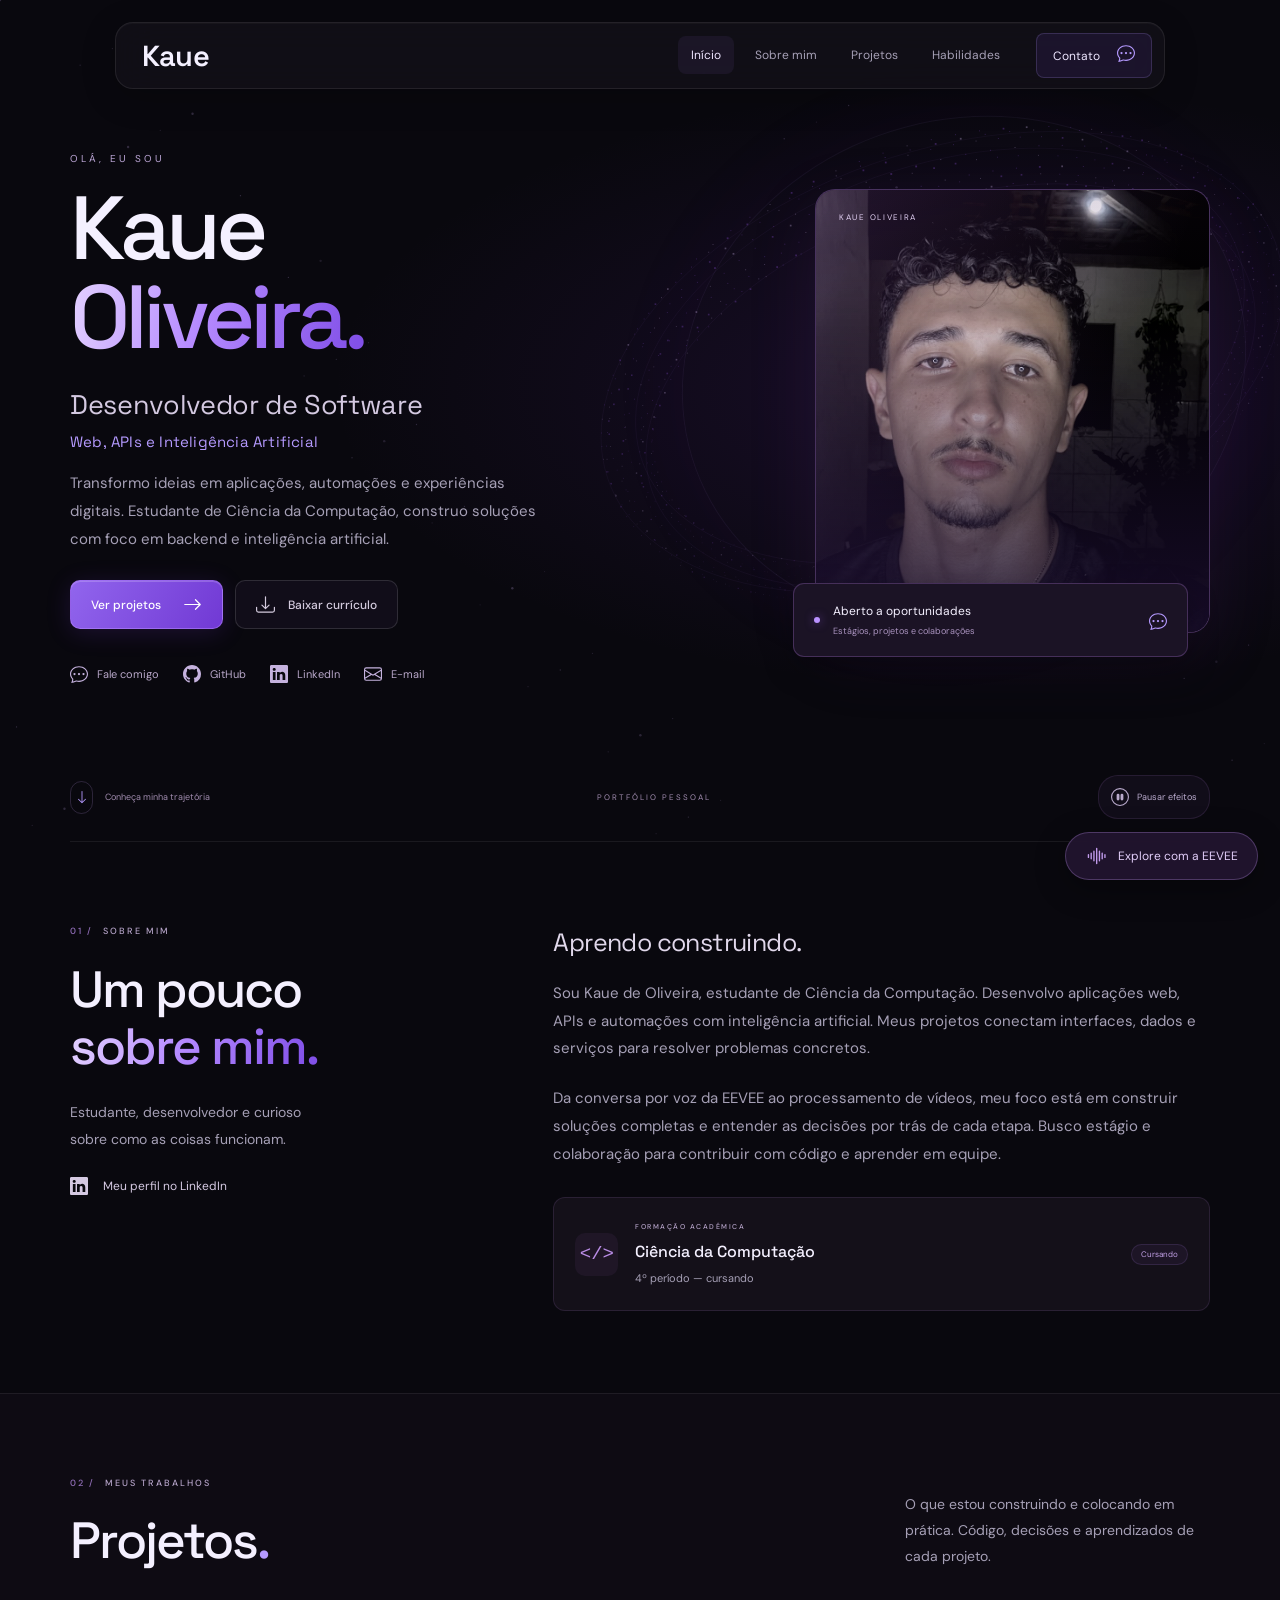
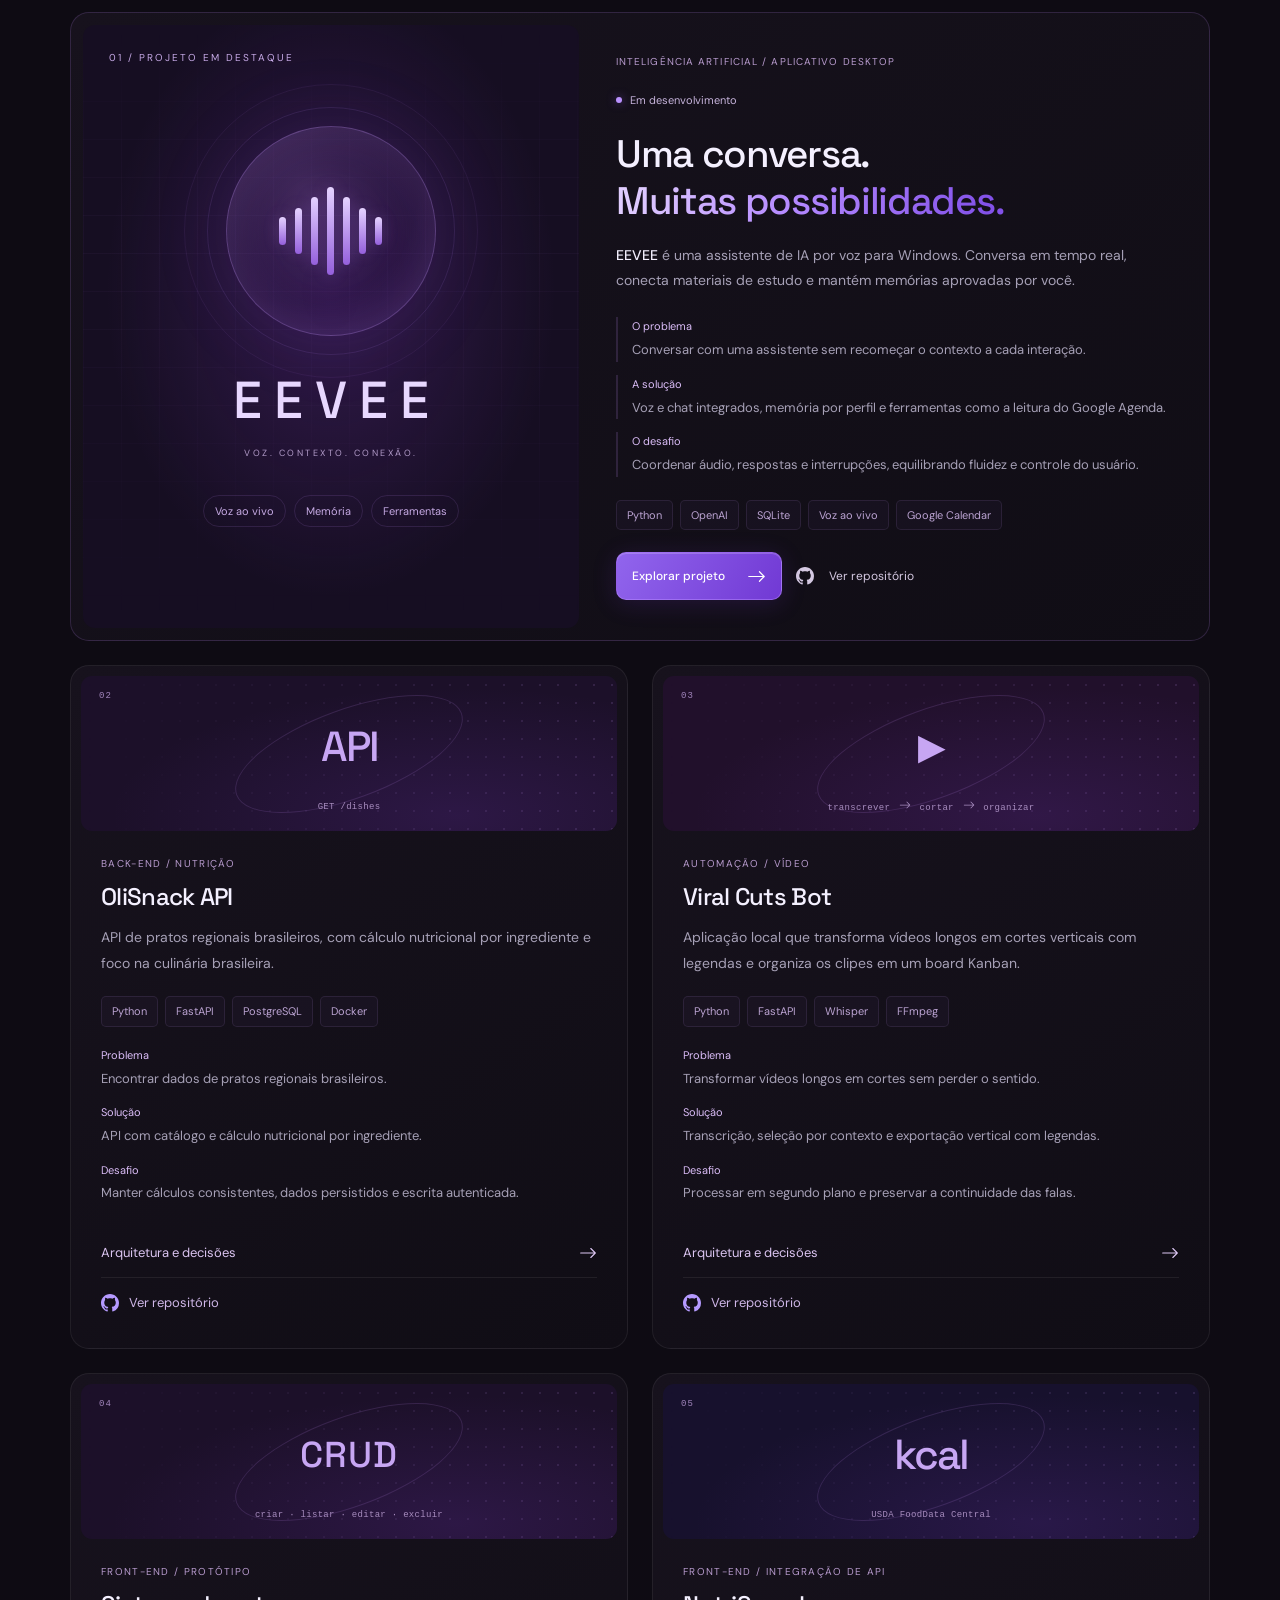
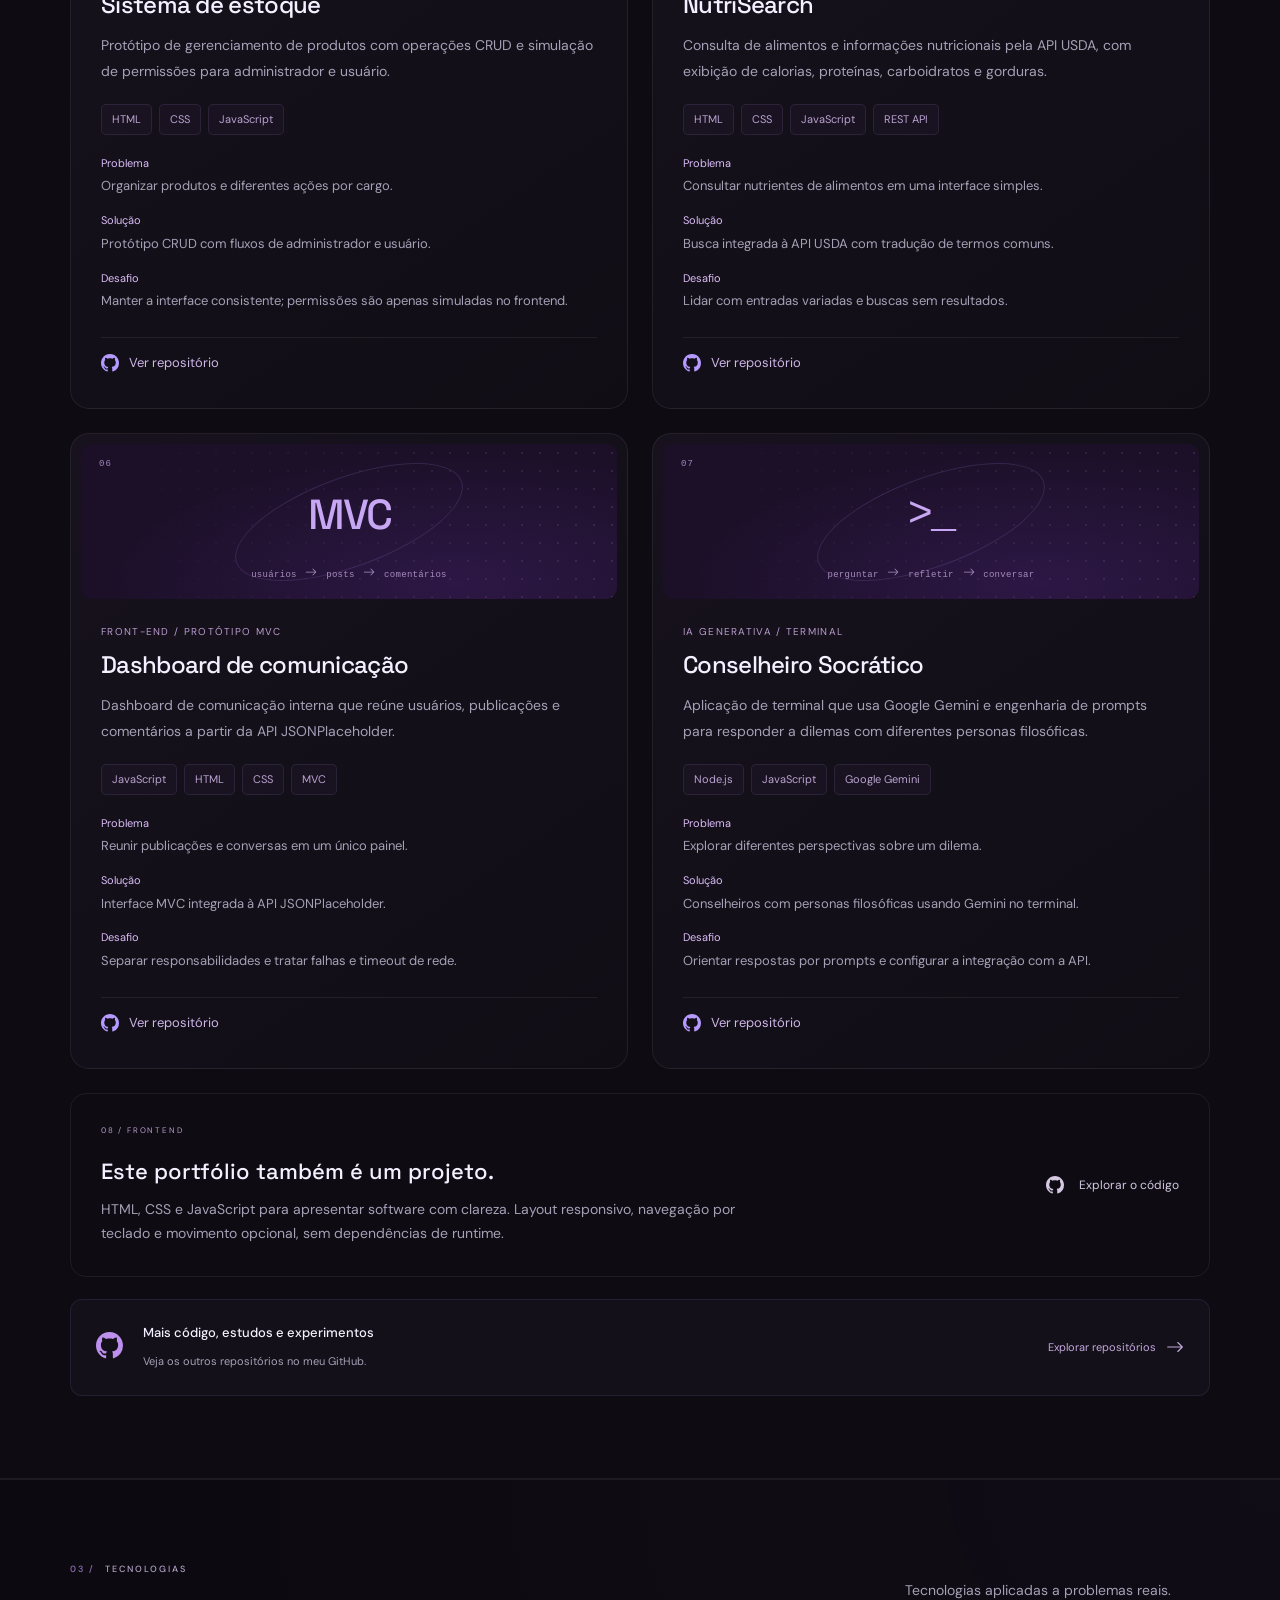
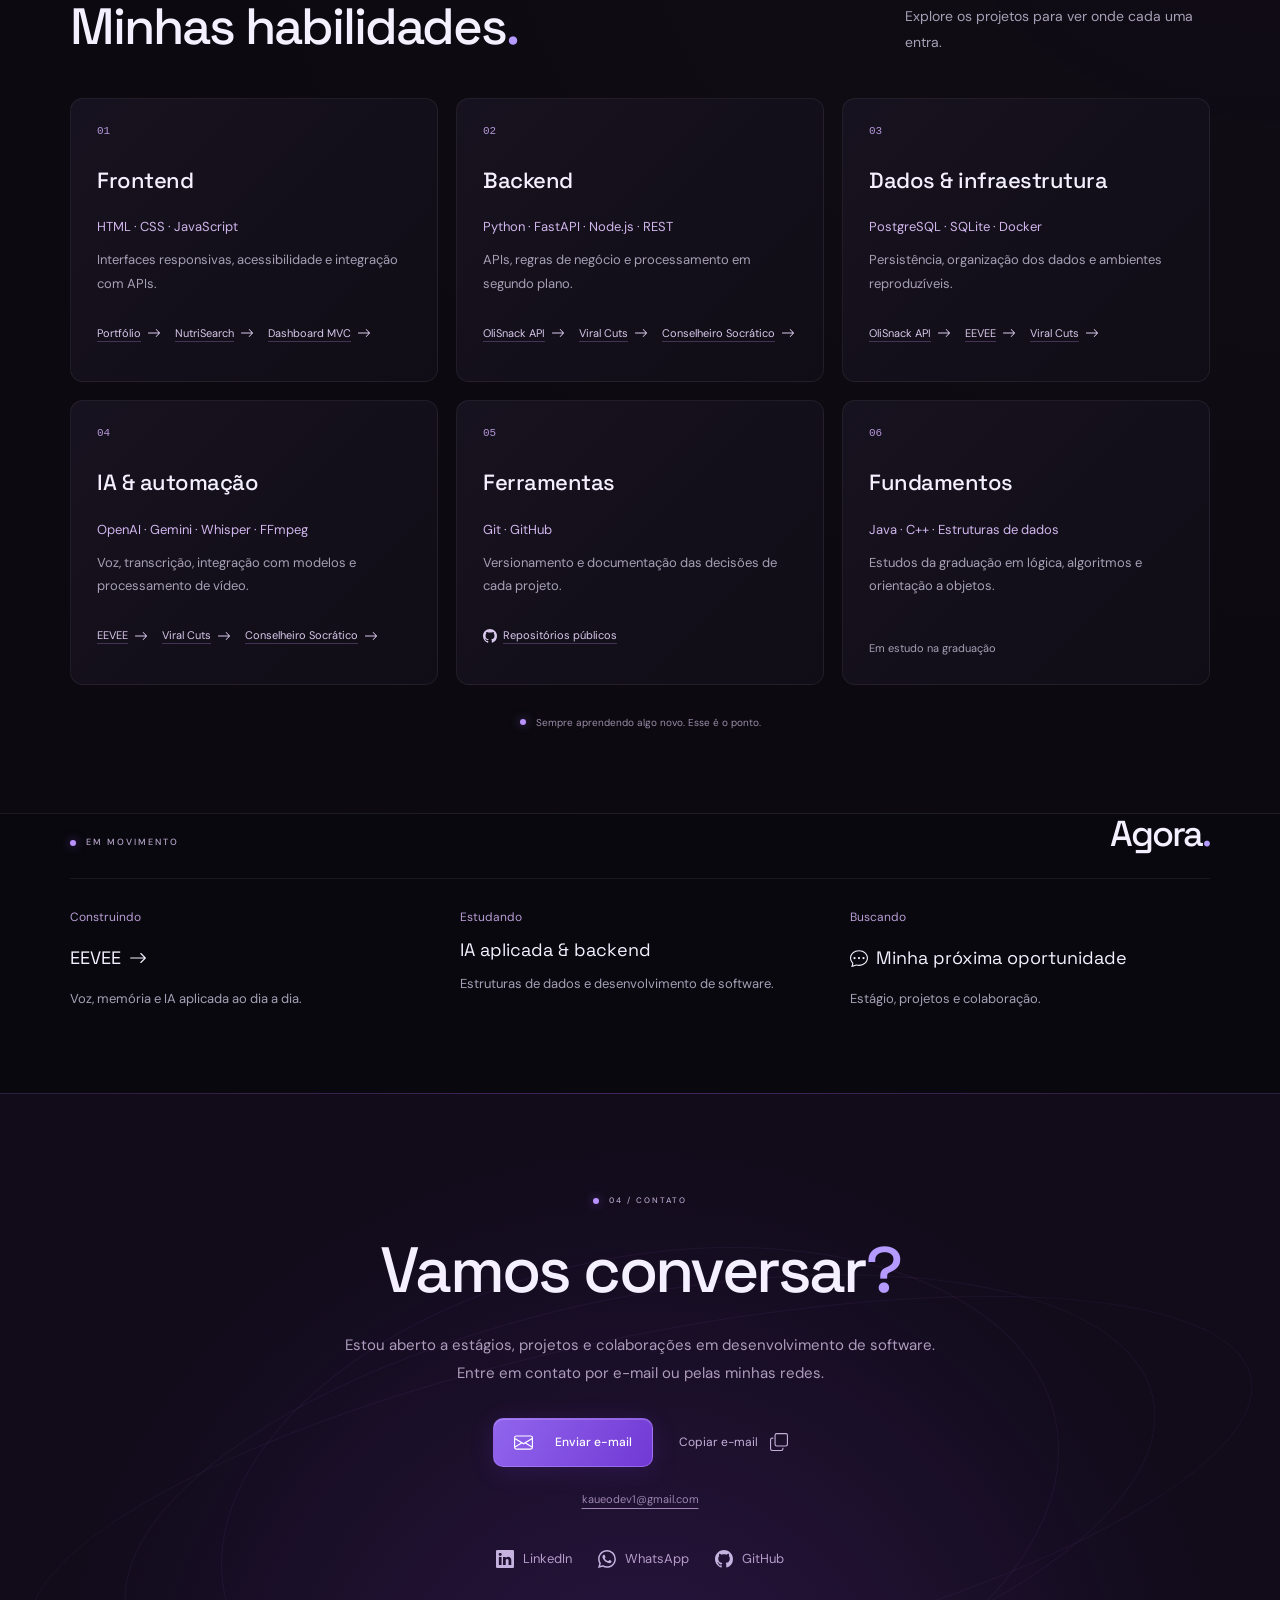
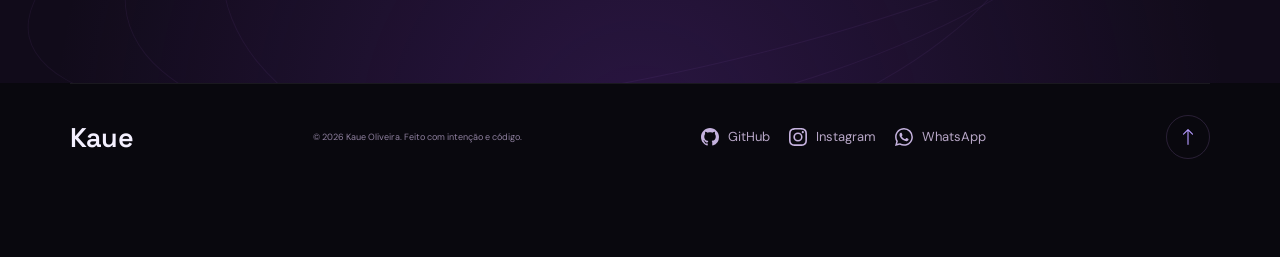
==== commit 2747da87: "fix: substitui setas por icones SVG e melhora links no mobile" ====
--- a/index.html
+++ b/index.html
@@ -21,13 +21,36 @@
   <title>Kaue Oliveira — Portfólio | Desenvolvedor de Software</title>
 </head>
 <body>
+  <!-- Bootstrap Icons v1.13.1 (MIT). See assets/icons/LICENSE-bootstrap-icons.txt. -->
+  <svg class="icon-sprite" xmlns="http://www.w3.org/2000/svg" width="0" height="0" aria-hidden="true" focusable="false">
+    <symbol id="ui-arrow-down" viewBox="0 0 16 16"><path fill-rule="evenodd" d="M8 1a.5.5 0 0 1 .5.5v11.793l3.146-3.147a.5.5 0 0 1 .708.708l-4 4a.5.5 0 0 1-.708 0l-4-4a.5.5 0 0 1 .708-.708L7.5 13.293V1.5A.5.5 0 0 1 8 1"/></symbol>
+    <symbol id="ui-arrow-left" viewBox="0 0 16 16"><path fill-rule="evenodd" d="M15 8a.5.5 0 0 0-.5-.5H2.707l3.147-3.146a.5.5 0 1 0-.708-.708l-4 4a.5.5 0 0 0 0 .708l4 4a.5.5 0 0 0 .708-.708L2.707 8.5H14.5A.5.5 0 0 0 15 8"/></symbol>
+    <symbol id="ui-arrow-right" viewBox="0 0 16 16"><path fill-rule="evenodd" d="M1 8a.5.5 0 0 1 .5-.5h11.793l-3.147-3.146a.5.5 0 0 1 .708-.708l4 4a.5.5 0 0 1 0 .708l-4 4a.5.5 0 0 1-.708-.708L13.293 8.5H1.5A.5.5 0 0 1 1 8"/></symbol>
+    <symbol id="ui-arrow-up-right" viewBox="0 0 16 16"><path fill-rule="evenodd" d="M14 2.5a.5.5 0 0 0-.5-.5h-6a.5.5 0 0 0 0 1h4.793L2.146 13.146a.5.5 0 0 0 .708.708L13 3.707V8.5a.5.5 0 0 0 1 0z"/></symbol>
+    <symbol id="ui-arrow-up" viewBox="0 0 16 16"><path fill-rule="evenodd" d="M8 15a.5.5 0 0 0 .5-.5V2.707l3.146 3.147a.5.5 0 0 0 .708-.708l-4-4a.5.5 0 0 0-.708 0l-4 4a.5.5 0 1 0 .708.708L7.5 2.707V14.5a.5.5 0 0 0 .5.5"/></symbol>
+    <symbol id="ui-chat-dots" viewBox="0 0 16 16"><path d="M5 8a1 1 0 1 1-2 0 1 1 0 0 1 2 0m4 0a1 1 0 1 1-2 0 1 1 0 0 1 2 0m3 1a1 1 0 1 0 0-2 1 1 0 0 0 0 2"/>
+  <path d="m2.165 15.803.02-.004c1.83-.363 2.948-.842 3.468-1.105A9 9 0 0 0 8 15c4.418 0 8-3.134 8-7s-3.582-7-8-7-8 3.134-8 7c0 1.76.743 3.37 1.97 4.6a10.4 10.4 0 0 1-.524 2.318l-.003.011a11 11 0 0 1-.244.637c-.079.186.074.394.273.362a22 22 0 0 0 .693-.125m.8-3.108a1 1 0 0 0-.287-.801C1.618 10.83 1 9.468 1 8c0-3.192 3.004-6 7-6s7 2.808 7 6-3.004 6-7 6a8 8 0 0 1-2.088-.272 1 1 0 0 0-.711.074c-.387.196-1.24.57-2.634.893a11 11 0 0 0 .398-2"/></symbol>
+    <symbol id="ui-copy" viewBox="0 0 16 16"><path fill-rule="evenodd" d="M4 2a2 2 0 0 1 2-2h8a2 2 0 0 1 2 2v8a2 2 0 0 1-2 2H6a2 2 0 0 1-2-2zm2-1a1 1 0 0 0-1 1v8a1 1 0 0 0 1 1h8a1 1 0 0 0 1-1V2a1 1 0 0 0-1-1zM2 5a1 1 0 0 0-1 1v8a1 1 0 0 0 1 1h8a1 1 0 0 0 1-1v-1h1v1a2 2 0 0 1-2 2H2a2 2 0 0 1-2-2V6a2 2 0 0 1 2-2h1v1z"/></symbol>
+    <symbol id="ui-download" viewBox="0 0 16 16"><path d="M.5 9.9a.5.5 0 0 1 .5.5v2.5a1 1 0 0 0 1 1h12a1 1 0 0 0 1-1v-2.5a.5.5 0 0 1 1 0v2.5a2 2 0 0 1-2 2H2a2 2 0 0 1-2-2v-2.5a.5.5 0 0 1 .5-.5"/>
+  <path d="M7.646 11.854a.5.5 0 0 0 .708 0l3-3a.5.5 0 0 0-.708-.708L8.5 10.293V1.5a.5.5 0 0 0-1 0v8.793L5.354 8.146a.5.5 0 1 0-.708.708z"/></symbol>
+    <symbol id="ui-envelope" viewBox="0 0 16 16"><path d="M0 4a2 2 0 0 1 2-2h12a2 2 0 0 1 2 2v8a2 2 0 0 1-2 2H2a2 2 0 0 1-2-2zm2-1a1 1 0 0 0-1 1v.217l7 4.2 7-4.2V4a1 1 0 0 0-1-1zm13 2.383-4.708 2.825L15 11.105zm-.034 6.876-5.64-3.471L8 9.583l-1.326-.795-5.64 3.47A1 1 0 0 0 2 13h12a1 1 0 0 0 .966-.741M1 11.105l4.708-2.897L1 5.383z"/></symbol>
+    <symbol id="ui-github" viewBox="0 0 16 16"><path d="M8 0C3.58 0 0 3.58 0 8c0 3.54 2.29 6.53 5.47 7.59.4.07.55-.17.55-.38 0-.19-.01-.82-.01-1.49-2.01.37-2.53-.49-2.69-.94-.09-.23-.48-.94-.82-1.13-.28-.15-.68-.52-.01-.53.63-.01 1.08.58 1.23.82.72 1.21 1.87.87 2.33.66.07-.52.28-.87.51-1.07-1.78-.2-3.64-.89-3.64-3.95 0-.87.31-1.59.82-2.15-.08-.2-.36-1.02.08-2.12 0 0 .67-.21 2.2.82.64-.18 1.32-.27 2-.27s1.36.09 2 .27c1.53-1.04 2.2-.82 2.2-.82.44 1.1.16 1.92.08 2.12.51.56.82 1.27.82 2.15 0 3.07-1.87 3.75-3.65 3.95.29.25.54.73.54 1.48 0 1.07-.01 1.93-.01 2.2 0 .21.15.46.55.38A8.01 8.01 0 0 0 16 8c0-4.42-3.58-8-8-8"/></symbol>
+    <symbol id="ui-instagram" viewBox="0 0 16 16"><path d="M8 0C5.829 0 5.556.01 4.703.048 3.85.088 3.269.222 2.76.42a3.9 3.9 0 0 0-1.417.923A3.9 3.9 0 0 0 .42 2.76C.222 3.268.087 3.85.048 4.7.01 5.555 0 5.827 0 8.001c0 2.172.01 2.444.048 3.297.04.852.174 1.433.372 1.942.205.526.478.972.923 1.417.444.445.89.719 1.416.923.51.198 1.09.333 1.942.372C5.555 15.99 5.827 16 8 16s2.444-.01 3.298-.048c.851-.04 1.434-.174 1.943-.372a3.9 3.9 0 0 0 1.416-.923c.445-.445.718-.891.923-1.417.197-.509.332-1.09.372-1.942C15.99 10.445 16 10.173 16 8s-.01-2.445-.048-3.299c-.04-.851-.175-1.433-.372-1.941a3.9 3.9 0 0 0-.923-1.417A3.9 3.9 0 0 0 13.24.42c-.51-.198-1.092-.333-1.943-.372C10.443.01 10.172 0 7.998 0zm-.717 1.442h.718c2.136 0 2.389.007 3.232.046.78.035 1.204.166 1.486.275.373.145.64.319.92.599s.453.546.598.92c.11.281.24.705.275 1.485.039.843.047 1.096.047 3.231s-.008 2.389-.047 3.232c-.035.78-.166 1.203-.275 1.485a2.5 2.5 0 0 1-.599.919c-.28.28-.546.453-.92.598-.28.11-.704.24-1.485.276-.843.038-1.096.047-3.232.047s-2.39-.009-3.233-.047c-.78-.036-1.203-.166-1.485-.276a2.5 2.5 0 0 1-.92-.598 2.5 2.5 0 0 1-.6-.92c-.109-.281-.24-.705-.275-1.485-.038-.843-.046-1.096-.046-3.233s.008-2.388.046-3.231c.036-.78.166-1.204.276-1.486.145-.373.319-.64.599-.92s.546-.453.92-.598c.282-.11.705-.24 1.485-.276.738-.034 1.024-.044 2.515-.045zm4.988 1.328a.96.96 0 1 0 0 1.92.96.96 0 0 0 0-1.92m-4.27 1.122a4.109 4.109 0 1 0 0 8.217 4.109 4.109 0 0 0 0-8.217m0 1.441a2.667 2.667 0 1 1 0 5.334 2.667 2.667 0 0 1 0-5.334"/></symbol>
+    <symbol id="ui-linkedin" viewBox="0 0 16 16"><path d="M0 1.146C0 .513.526 0 1.175 0h13.65C15.474 0 16 .513 16 1.146v13.708c0 .633-.526 1.146-1.175 1.146H1.175C.526 16 0 15.487 0 14.854zm4.943 12.248V6.169H2.542v7.225zm-1.2-8.212c.837 0 1.358-.554 1.358-1.248-.015-.709-.52-1.248-1.342-1.248S2.4 3.226 2.4 3.934c0 .694.521 1.248 1.327 1.248zm4.908 8.212V9.359c0-.216.016-.432.08-.586.173-.431.568-.878 1.232-.878.869 0 1.216.662 1.216 1.634v3.865h2.401V9.25c0-2.22-1.184-3.252-2.764-3.252-1.274 0-1.845.7-2.165 1.193v.025h-.016l.016-.025V6.169h-2.4c.03.678 0 7.225 0 7.225z"/></symbol>
+    <symbol id="ui-pause-circle" viewBox="0 0 16 16"><path d="M8 15A7 7 0 1 1 8 1a7 7 0 0 1 0 14m0 1A8 8 0 1 0 8 0a8 8 0 0 0 0 16"/>
+  <path d="M5 6.25a1.25 1.25 0 1 1 2.5 0v3.5a1.25 1.25 0 1 1-2.5 0zm3.5 0a1.25 1.25 0 1 1 2.5 0v3.5a1.25 1.25 0 1 1-2.5 0z"/></symbol>
+    <symbol id="ui-soundwave" viewBox="0 0 16 16"><path fill-rule="evenodd" d="M8.5 2a.5.5 0 0 1 .5.5v11a.5.5 0 0 1-1 0v-11a.5.5 0 0 1 .5-.5m-2 2a.5.5 0 0 1 .5.5v7a.5.5 0 0 1-1 0v-7a.5.5 0 0 1 .5-.5m4 0a.5.5 0 0 1 .5.5v7a.5.5 0 0 1-1 0v-7a.5.5 0 0 1 .5-.5m-6 1.5A.5.5 0 0 1 5 6v4a.5.5 0 0 1-1 0V6a.5.5 0 0 1 .5-.5m8 0a.5.5 0 0 1 .5.5v4a.5.5 0 0 1-1 0V6a.5.5 0 0 1 .5-.5m-10 1A.5.5 0 0 1 3 7v2a.5.5 0 0 1-1 0V7a.5.5 0 0 1 .5-.5m12 0a.5.5 0 0 1 .5.5v2a.5.5 0 0 1-1 0V7a.5.5 0 0 1 .5-.5"/></symbol>
+    <symbol id="ui-whatsapp" viewBox="0 0 16 16"><path d="M13.601 2.326A7.85 7.85 0 0 0 7.994 0C3.627 0 .068 3.558.064 7.926c0 1.399.366 2.76 1.057 3.965L0 16l4.204-1.102a7.9 7.9 0 0 0 3.79.965h.004c4.368 0 7.926-3.558 7.93-7.93A7.9 7.9 0 0 0 13.6 2.326zM7.994 14.521a6.6 6.6 0 0 1-3.356-.92l-.24-.144-2.494.654.666-2.433-.156-.251a6.56 6.56 0 0 1-1.007-3.505c0-3.626 2.957-6.584 6.591-6.584a6.56 6.56 0 0 1 4.66 1.931 6.56 6.56 0 0 1 1.928 4.66c-.004 3.639-2.961 6.592-6.592 6.592m3.615-4.934c-.197-.099-1.17-.578-1.353-.646-.182-.065-.315-.099-.445.099-.133.197-.513.646-.627.775-.114.133-.232.148-.43.05-.197-.1-.836-.308-1.592-.985-.59-.525-.985-1.175-1.103-1.372-.114-.198-.011-.304.088-.403.087-.088.197-.232.296-.346.1-.114.133-.198.198-.33.065-.134.034-.248-.015-.347-.05-.099-.445-1.076-.612-1.47-.16-.389-.323-.335-.445-.34-.114-.007-.247-.007-.38-.007a.73.73 0 0 0-.529.247c-.182.198-.691.677-.691 1.654s.71 1.916.81 2.049c.098.133 1.394 2.132 3.383 2.992.47.205.84.326 1.129.418.475.152.904.129 1.246.08.38-.058 1.171-.48 1.338-.943.164-.464.164-.86.114-.943-.049-.084-.182-.133-.38-.232"/></symbol>
+    <symbol id="ui-x-lg" viewBox="0 0 16 16"><path d="M2.146 2.854a.5.5 0 1 1 .708-.708L8 7.293l5.146-5.147a.5.5 0 0 1 .708.708L8.707 8l5.147 5.146a.5.5 0 0 1-.708.708L8 8.707l-5.146 5.147a.5.5 0 0 1-.708-.708L7.293 8z"/></symbol>
+  </svg>
+
   <a class="skip-link" href="#main">Pular para o conteúdo</a>
   <header class="site-header">
     <div class="container header-inner">
       <a href="#home" class="logo" aria-label="Kaue Oliveira, início">Kaue</a>
       <button class="menu-toggle" type="button" aria-expanded="false" aria-controls="navigation" hidden><span class="menu-label">Menu</span><span class="menu-bars" aria-hidden="true"></span></button>
       <nav id="navigation" aria-label="Navegação principal">
-        <a href="#home" aria-current="location">Início</a><a href="#about">Sobre mim</a><a href="#projects">Projetos</a><a href="#skills">Habilidades</a><a href="#contact" class="nav-contact">Contato <span aria-hidden="true">↗</span></a>
+        <a href="#home" aria-current="location">Início</a><a href="#about">Sobre mim</a><a href="#projects">Projetos</a><a href="#skills">Habilidades</a><a href="#contact" class="nav-contact">Contato <span aria-hidden="true"><svg class="icon icon-chat-dots" width="18" height="18" viewBox="0 0 16 16" aria-hidden="true" focusable="false"><use href="#ui-chat-dots"></use></svg></span></a>
       </nav>
     </div>
     <div class="scroll-progress" aria-hidden="true"></div>
@@ -43,30 +66,30 @@
           <p class="hero-role hero-enter">Desenvolvedor de Software<span class="hero-specialties">Web, APIs e Inteligência Artificial</span></p>
           <p class="hero-description hero-enter">Transformo ideias em aplicações, automações e experiências digitais. Estudante de Ciência da Computação, construo soluções com foco em backend e inteligência artificial.</p>
           <div class="hero-actions hero-enter">
-            <a class="button button-primary" data-magnetic href="#projects">Ver projetos <span class="arrow" aria-hidden="true">↗</span></a>
-            <a class="button button-secondary" href="assets/docs/kaue-oliveira-curriculo.pdf" download>Baixar currículo <span aria-hidden="true">↓</span></a>
-          </div>
-          <div class="hero-socials hero-enter"><a href="#contact">Fale comigo <span aria-hidden="true">↗</span></a><a href="https://github.com/KaueSun" target="_blank" rel="noopener noreferrer">GitHub <span aria-hidden="true">↗</span></a><a href="https://www.linkedin.com/in/kaue-oliveira-20b35b358" target="_blank" rel="noopener noreferrer">LinkedIn <span aria-hidden="true">↗</span></a><a href="mailto:kaueodev1@gmail.com">E-mail <span aria-hidden="true">↗</span></a></div>
+            <a class="button button-primary" data-magnetic href="#projects">Ver projetos <svg class="icon icon-arrow-right" width="18" height="18" viewBox="0 0 16 16" aria-hidden="true" focusable="false"><use href="#ui-arrow-right"></use></svg></a>
+            <a class="button button-secondary" href="assets/docs/kaue-oliveira-curriculo.pdf" download><svg class="icon icon-download" width="18" height="18" viewBox="0 0 16 16" aria-hidden="true" focusable="false"><use href="#ui-download"></use></svg> Baixar currículo</a>
+          </div>
+          <div class="hero-socials hero-enter"><a href="#contact"><svg class="icon icon-chat-dots" width="18" height="18" viewBox="0 0 16 16" aria-hidden="true" focusable="false"><use href="#ui-chat-dots"></use></svg> Fale comigo</a><a href="https://github.com/KaueSun" target="_blank" rel="noopener noreferrer"><svg class="icon icon-github" width="18" height="18" viewBox="0 0 16 16" aria-hidden="true" focusable="false"><use href="#ui-github"></use></svg> GitHub</a><a href="https://www.linkedin.com/in/kaue-oliveira-20b35b358" target="_blank" rel="noopener noreferrer"><svg class="icon icon-linkedin" width="18" height="18" viewBox="0 0 16 16" aria-hidden="true" focusable="false"><use href="#ui-linkedin"></use></svg> LinkedIn</a><a href="mailto:kaueodev1@gmail.com"><svg class="icon icon-envelope" width="18" height="18" viewBox="0 0 16 16" aria-hidden="true" focusable="false"><use href="#ui-envelope"></use></svg> E-mail</a></div>
         </div>
         <div class="hero-profile hero-enter">
           <div class="portrait-composition">
             <div class="portrait-frame" data-tilt>
               <img src="assets/images/profile.jpg" alt="Foto de perfil de Kaue Oliveira" width="900" height="1600" fetchpriority="high">
               <div class="portrait-shade"></div>
-              <div class="portrait-top"><span>KAUE OLIVEIRA</span><span aria-hidden="true">↗</span></div>
+              <div class="portrait-top"><span>KAUE OLIVEIRA</span></div>
             </div>
-            <a class="profile-availability" href="#contact"><span class="status-dot" aria-hidden="true"></span><span>Aberto a oportunidades<small>Estágios, projetos e colaborações</small></span><span aria-hidden="true">↗</span></a>
-          </div>
-        </div>
-      </div>
-      <div class="hero-bottom container"><a href="#about"><span class="scroll-indicator" aria-hidden="true">↓</span> Conheça minha trajetória</a><span class="hero-index">PORTFÓLIO PESSOAL</span><button id="effects-toggle" class="effects-toggle" type="button" aria-pressed="false" hidden><span class="effects-icon" aria-hidden="true">◌</span><span class="effects-label">Pausar efeitos</span></button></div>
+            <a class="profile-availability" href="#contact"><span class="status-dot" aria-hidden="true"></span><span>Aberto a oportunidades<small>Estágios, projetos e colaborações</small></span><span aria-hidden="true"><svg class="icon icon-chat-dots" width="18" height="18" viewBox="0 0 16 16" aria-hidden="true" focusable="false"><use href="#ui-chat-dots"></use></svg></span></a>
+          </div>
+        </div>
+      </div>
+      <div class="hero-bottom container"><a href="#about"><span class="scroll-indicator" aria-hidden="true"><svg class="icon icon-arrow-down" width="18" height="18" viewBox="0 0 16 16" aria-hidden="true" focusable="false"><use href="#ui-arrow-down"></use></svg></span> Conheça minha trajetória</a><span class="hero-index">PORTFÓLIO PESSOAL</span><button id="effects-toggle" class="effects-toggle" type="button" aria-pressed="false" hidden><span class="effects-icon" aria-hidden="true"><svg class="icon icon-pause-circle" width="18" height="18" viewBox="0 0 16 16" aria-hidden="true" focusable="false"><use href="#ui-pause-circle"></use></svg></span><span class="effects-label">Pausar efeitos</span></button></div>
     </section>
     <section class="section container about-grid" id="about" aria-labelledby="about-title">
       <div class="about-intro reveal">
         <p class="eyebrow"><span class="section-number">01 /</span> SOBRE MIM</p>
         <h2 id="about-title">Um pouco<br><span class="gradient-text">sobre mim.</span></h2>
         <p class="about-summary">Estudante, desenvolvedor e curioso sobre como as coisas funcionam.</p>
-        <a class="text-link" href="https://www.linkedin.com/in/kaue-oliveira-20b35b358" target="_blank" rel="noopener noreferrer">Meu perfil no LinkedIn <span aria-hidden="true">↗</span></a>
+        <a class="text-link" href="https://www.linkedin.com/in/kaue-oliveira-20b35b358" target="_blank" rel="noopener noreferrer"><svg class="icon icon-linkedin" width="18" height="18" viewBox="0 0 16 16" aria-hidden="true" focusable="false"><use href="#ui-linkedin"></use></svg> Meu perfil no LinkedIn</a>
       </div>
       <div class="about-content reveal">
         <p class="about-lead">Aprendo construindo.</p>
@@ -95,7 +118,7 @@
             <div><dt>O desafio</dt><dd>Coordenar áudio, respostas e interrupções, equilibrando fluidez e controle do usuário.</dd></div>
           </dl>
           <div class="tags" aria-label="Tecnologias da EEVEE"><span>Python</span><span>OpenAI</span><span>SQLite</span><span>Voz ao vivo</span><span>Google Calendar</span></div>
-          <div class="project-actions"><a class="button button-primary" href="projects/eevee/">Explorar projeto <span aria-hidden="true">↗</span></a><a class="text-link" href="https://github.com/KaueSun/Eevee-assistant" target="_blank" rel="noopener noreferrer">Ver repositório <span aria-hidden="true">↗</span></a></div>
+          <div class="project-actions"><a class="button button-primary" href="projects/eevee/">Explorar projeto <svg class="icon icon-arrow-right" width="18" height="18" viewBox="0 0 16 16" aria-hidden="true" focusable="false"><use href="#ui-arrow-right"></use></svg></a><a class="text-link" href="https://github.com/KaueSun/Eevee-assistant" target="_blank" rel="noopener noreferrer"><svg class="icon icon-github" width="18" height="18" viewBox="0 0 16 16" aria-hidden="true" focusable="false"><use href="#ui-github"></use></svg> Ver repositório</a></div>
         </div>
       </article>
       <div class="github-projects">
@@ -107,20 +130,20 @@
             <p class="repository-description">API de pratos regionais brasileiros, com cálculo nutricional por ingrediente e foco na culinária brasileira.</p>
             <div class="tags" aria-label="Tecnologias do projeto"><span>Python</span><span>FastAPI</span><span>PostgreSQL</span><span>Docker</span></div>
             <dl class="project-story compact-story"><div><dt>Problema</dt><dd>Encontrar dados de pratos regionais brasileiros.</dd></div><div><dt>Solução</dt><dd>API com catálogo e cálculo nutricional por ingrediente.</dd></div><div><dt>Desafio</dt><dd>Manter cálculos consistentes, dados persistidos e escrita autenticada.</dd></div></dl>
-            <a class="case-link" href="projects/olisnack/">Arquitetura e decisões <span aria-hidden="true">↗</span></a>
-            <a class="repository-action" href="https://github.com/KaueSun/OliSnack-API" target="_blank" rel="noopener noreferrer" aria-label="Ver OliSnack API no GitHub">Ver repositório <span aria-hidden="true">↗</span></a>
+            <a class="case-link" href="projects/olisnack/">Arquitetura e decisões <svg class="icon icon-arrow-right" width="18" height="18" viewBox="0 0 16 16" aria-hidden="true" focusable="false"><use href="#ui-arrow-right"></use></svg></a>
+            <a class="repository-action" href="https://github.com/KaueSun/OliSnack-API" target="_blank" rel="noopener noreferrer" aria-label="Ver OliSnack API no GitHub"><svg class="icon icon-github" width="18" height="18" viewBox="0 0 16 16" aria-hidden="true" focusable="false"><use href="#ui-github"></use></svg> Ver repositório</a>
           </div>
         </article>
         <article class="project-card repository-project reveal" data-spotlight aria-labelledby="viral-bot-title">
-          <div class="project-art art-viral-bot" aria-hidden="true"><span class="art-number">03</span><span class="art-mark">▶</span><span class="art-caption">transcrever → cortar → organizar</span><span class="art-orbit"></span></div>
+          <div class="project-art art-viral-bot" aria-hidden="true"><span class="art-number">03</span><span class="art-mark">▶</span><span class="art-caption">transcrever <svg class="icon icon-arrow-right" width="18" height="18" viewBox="0 0 16 16" aria-hidden="true" focusable="false"><use href="#ui-arrow-right"></use></svg> cortar <svg class="icon icon-arrow-right" width="18" height="18" viewBox="0 0 16 16" aria-hidden="true" focusable="false"><use href="#ui-arrow-right"></use></svg> organizar</span><span class="art-orbit"></span></div>
           <div class="repository-body">
             <p class="project-type">AUTOMAÇÃO / VÍDEO</p>
             <h3 id="viral-bot-title">Viral Cuts Bot</h3>
             <p class="repository-description">Aplicação local que transforma vídeos longos em cortes verticais com legendas e organiza os clipes em um board Kanban.</p>
             <div class="tags" aria-label="Tecnologias do projeto"><span>Python</span><span>FastAPI</span><span>Whisper</span><span>FFmpeg</span></div>
             <dl class="project-story compact-story"><div><dt>Problema</dt><dd>Transformar vídeos longos em cortes sem perder o sentido.</dd></div><div><dt>Solução</dt><dd>Transcrição, seleção por contexto e exportação vertical com legendas.</dd></div><div><dt>Desafio</dt><dd>Processar em segundo plano e preservar a continuidade das falas.</dd></div></dl>
-            <a class="case-link" href="projects/viral-cuts/">Arquitetura e decisões <span aria-hidden="true">↗</span></a>
-            <a class="repository-action" href="https://github.com/KaueSun/Viral-bot" target="_blank" rel="noopener noreferrer" aria-label="Ver Viral Cuts Bot no GitHub">Ver repositório <span aria-hidden="true">↗</span></a>
+            <a class="case-link" href="projects/viral-cuts/">Arquitetura e decisões <svg class="icon icon-arrow-right" width="18" height="18" viewBox="0 0 16 16" aria-hidden="true" focusable="false"><use href="#ui-arrow-right"></use></svg></a>
+            <a class="repository-action" href="https://github.com/KaueSun/Viral-bot" target="_blank" rel="noopener noreferrer" aria-label="Ver Viral Cuts Bot no GitHub"><svg class="icon icon-github" width="18" height="18" viewBox="0 0 16 16" aria-hidden="true" focusable="false"><use href="#ui-github"></use></svg> Ver repositório</a>
           </div>
         </article>
         <article class="project-card repository-project reveal" data-spotlight aria-labelledby="estoque-title">
@@ -131,7 +154,7 @@
             <p class="repository-description">Protótipo de gerenciamento de produtos com operações CRUD e simulação de permissões para administrador e usuário.</p>
             <div class="tags" aria-label="Tecnologias do projeto"><span>HTML</span><span>CSS</span><span>JavaScript</span></div>
             <dl class="project-story compact-story"><div><dt>Problema</dt><dd>Organizar produtos e diferentes ações por cargo.</dd></div><div><dt>Solução</dt><dd>Protótipo CRUD com fluxos de administrador e usuário.</dd></div><div><dt>Desafio</dt><dd>Manter a interface consistente; permissões são apenas simuladas no frontend.</dd></div></dl>
-            <a class="repository-action" href="https://github.com/KaueSun/sistema-de-estoque" target="_blank" rel="noopener noreferrer" aria-label="Ver Sistema de estoque no GitHub">Ver repositório <span aria-hidden="true">↗</span></a>
+            <a class="repository-action" href="https://github.com/KaueSun/sistema-de-estoque" target="_blank" rel="noopener noreferrer" aria-label="Ver Sistema de estoque no GitHub"><svg class="icon icon-github" width="18" height="18" viewBox="0 0 16 16" aria-hidden="true" focusable="false"><use href="#ui-github"></use></svg> Ver repositório</a>
           </div>
         </article>
         <article class="project-card repository-project reveal" data-spotlight aria-labelledby="nutrisearch-title">
@@ -142,50 +165,50 @@
             <p class="repository-description">Consulta de alimentos e informações nutricionais pela API USDA, com exibição de calorias, proteínas, carboidratos e gorduras.</p>
             <div class="tags" aria-label="Tecnologias do projeto"><span>HTML</span><span>CSS</span><span>JavaScript</span><span>REST API</span></div>
             <dl class="project-story compact-story"><div><dt>Problema</dt><dd>Consultar nutrientes de alimentos em uma interface simples.</dd></div><div><dt>Solução</dt><dd>Busca integrada à API USDA com tradução de termos comuns.</dd></div><div><dt>Desafio</dt><dd>Lidar com entradas variadas e buscas sem resultados.</dd></div></dl>
-            <a class="repository-action" href="https://github.com/KaueSun/Sistema-de-Consulta-de-Calorias" target="_blank" rel="noopener noreferrer" aria-label="Ver NutriSearch no GitHub">Ver repositório <span aria-hidden="true">↗</span></a>
+            <a class="repository-action" href="https://github.com/KaueSun/Sistema-de-Consulta-de-Calorias" target="_blank" rel="noopener noreferrer" aria-label="Ver NutriSearch no GitHub"><svg class="icon icon-github" width="18" height="18" viewBox="0 0 16 16" aria-hidden="true" focusable="false"><use href="#ui-github"></use></svg> Ver repositório</a>
           </div>
         </article>
         <article class="project-card repository-project reveal" data-spotlight aria-labelledby="dashboard-title">
-          <div class="project-art art-dashboard" aria-hidden="true"><span class="art-number">06</span><span class="art-mark">MVC</span><span class="art-caption">usuários → posts → comentários</span><span class="art-orbit"></span></div>
+          <div class="project-art art-dashboard" aria-hidden="true"><span class="art-number">06</span><span class="art-mark">MVC</span><span class="art-caption">usuários <svg class="icon icon-arrow-right" width="18" height="18" viewBox="0 0 16 16" aria-hidden="true" focusable="false"><use href="#ui-arrow-right"></use></svg> posts <svg class="icon icon-arrow-right" width="18" height="18" viewBox="0 0 16 16" aria-hidden="true" focusable="false"><use href="#ui-arrow-right"></use></svg> comentários</span><span class="art-orbit"></span></div>
           <div class="repository-body">
             <p class="project-type">FRONT-END / PROTÓTIPO MVC</p>
             <h3 id="dashboard-title">Dashboard de comunicação</h3>
             <p class="repository-description">Dashboard de comunicação interna que reúne usuários, publicações e comentários a partir da API JSONPlaceholder.</p>
             <div class="tags" aria-label="Tecnologias do projeto"><span>JavaScript</span><span>HTML</span><span>CSS</span><span>MVC</span></div>
             <dl class="project-story compact-story"><div><dt>Problema</dt><dd>Reunir publicações e conversas em um único painel.</dd></div><div><dt>Solução</dt><dd>Interface MVC integrada à API JSONPlaceholder.</dd></div><div><dt>Desafio</dt><dd>Separar responsabilidades e tratar falhas e timeout de rede.</dd></div></dl>
-            <a class="repository-action" href="https://github.com/KaueSun/dashboard-comunicacao-interna" target="_blank" rel="noopener noreferrer" aria-label="Ver Dashboard de comunicação no GitHub">Ver repositório <span aria-hidden="true">↗</span></a>
+            <a class="repository-action" href="https://github.com/KaueSun/dashboard-comunicacao-interna" target="_blank" rel="noopener noreferrer" aria-label="Ver Dashboard de comunicação no GitHub"><svg class="icon icon-github" width="18" height="18" viewBox="0 0 16 16" aria-hidden="true" focusable="false"><use href="#ui-github"></use></svg> Ver repositório</a>
           </div>
         </article>
         <article class="project-card repository-project reveal" data-spotlight aria-labelledby="socratico-title">
-          <div class="project-art art-socratico" aria-hidden="true"><span class="art-number">07</span><span class="art-mark">&gt;_</span><span class="art-caption">perguntar → refletir → conversar</span><span class="art-orbit"></span></div>
+          <div class="project-art art-socratico" aria-hidden="true"><span class="art-number">07</span><span class="art-mark">&gt;_</span><span class="art-caption">perguntar <svg class="icon icon-arrow-right" width="18" height="18" viewBox="0 0 16 16" aria-hidden="true" focusable="false"><use href="#ui-arrow-right"></use></svg> refletir <svg class="icon icon-arrow-right" width="18" height="18" viewBox="0 0 16 16" aria-hidden="true" focusable="false"><use href="#ui-arrow-right"></use></svg> conversar</span><span class="art-orbit"></span></div>
           <div class="repository-body">
             <p class="project-type">IA GENERATIVA / TERMINAL</p>
             <h3 id="socratico-title">Conselheiro Socrático</h3>
             <p class="repository-description">Aplicação de terminal que usa Google Gemini e engenharia de prompts para responder a dilemas com diferentes personas filosóficas.</p>
             <div class="tags" aria-label="Tecnologias do projeto"><span>Node.js</span><span>JavaScript</span><span>Google Gemini</span></div>
             <dl class="project-story compact-story"><div><dt>Problema</dt><dd>Explorar diferentes perspectivas sobre um dilema.</dd></div><div><dt>Solução</dt><dd>Conselheiros com personas filosóficas usando Gemini no terminal.</dd></div><div><dt>Desafio</dt><dd>Orientar respostas por prompts e configurar a integração com a API.</dd></div></dl>
-            <a class="repository-action" href="https://github.com/KaueSun/Api-gemini" target="_blank" rel="noopener noreferrer" aria-label="Ver Conselheiro Socrático no GitHub">Ver repositório <span aria-hidden="true">↗</span></a>
-          </div>
-        </article>
-      </div>
-      <article class="portfolio-note reveal" aria-labelledby="portfolio-title"><div><p class="project-type">08 / FRONTEND</p><h3 id="portfolio-title">Este portfólio também é um projeto.</h3><p>HTML, CSS e JavaScript para apresentar software com clareza. Layout responsivo, navegação por teclado e movimento opcional, sem dependências de runtime.</p></div><a class="text-link" href="https://github.com/KaueSun/portfolio" target="_blank" rel="noopener noreferrer">Explorar o código <span aria-hidden="true">↗</span></a></article>
-      <a class="repository-link reveal" href="https://github.com/KaueSun?tab=repositories" target="_blank" rel="noopener noreferrer"><span class="repository-icon" aria-hidden="true">&lt;/&gt;</span><span><strong>Mais código, estudos e experimentos</strong><span>Veja os outros repositórios no meu GitHub.</span></span><span class="repository-cta">Explorar repositórios <span aria-hidden="true">↗</span></span></a>
+            <a class="repository-action" href="https://github.com/KaueSun/Api-gemini" target="_blank" rel="noopener noreferrer" aria-label="Ver Conselheiro Socrático no GitHub"><svg class="icon icon-github" width="18" height="18" viewBox="0 0 16 16" aria-hidden="true" focusable="false"><use href="#ui-github"></use></svg> Ver repositório</a>
+          </div>
+        </article>
+      </div>
+      <article class="portfolio-note reveal" aria-labelledby="portfolio-title"><div><p class="project-type">08 / FRONTEND</p><h3 id="portfolio-title">Este portfólio também é um projeto.</h3><p>HTML, CSS e JavaScript para apresentar software com clareza. Layout responsivo, navegação por teclado e movimento opcional, sem dependências de runtime.</p></div><a class="text-link" href="https://github.com/KaueSun/portfolio" target="_blank" rel="noopener noreferrer"><svg class="icon icon-github" width="18" height="18" viewBox="0 0 16 16" aria-hidden="true" focusable="false"><use href="#ui-github"></use></svg> Explorar o código</a></article>
+      <a class="repository-link reveal" href="https://github.com/KaueSun?tab=repositories" target="_blank" rel="noopener noreferrer"><span class="repository-icon" aria-hidden="true"><svg class="icon icon-github" width="18" height="18" viewBox="0 0 16 16" aria-hidden="true" focusable="false"><use href="#ui-github"></use></svg></span><span><strong>Mais código, estudos e experimentos</strong><span>Veja os outros repositórios no meu GitHub.</span></span><span class="repository-cta">Explorar repositórios <svg class="icon icon-arrow-right" width="18" height="18" viewBox="0 0 16 16" aria-hidden="true" focusable="false"><use href="#ui-arrow-right"></use></svg></span></a>
     </div></section>
     <section class="skills-section" id="skills" aria-labelledby="skills-title"><div class="container section">
       <div class="section-heading reveal"><div><p class="eyebrow"><span class="section-number">03 /</span> TECNOLOGIAS</p><h2 id="skills-title">Minhas habilidades<span class="accent">.</span></h2></div><p class="section-description">Tecnologias aplicadas a problemas reais. Explore os projetos para ver onde cada uma entra.</p></div>
       <div class="skills-grid skill-groups">
-<article class="skill-card reveal" data-spotlight><span class="skill-index">01</span><h3>Frontend</h3><p class="skill-stack">HTML · CSS · JavaScript</p><p>Interfaces responsivas, acessibilidade e integração com APIs.</p><div class="skill-evidence"><a href="#portfolio-title">Portfólio <span aria-hidden="true">↗</span></a><a href="#nutrisearch-title">NutriSearch <span aria-hidden="true">↗</span></a><a href="#dashboard-title">Dashboard MVC <span aria-hidden="true">↗</span></a></div></article>
-<article class="skill-card reveal" data-spotlight><span class="skill-index">02</span><h3>Backend</h3><p class="skill-stack">Python · FastAPI · Node.js · REST</p><p>APIs, regras de negócio e processamento em segundo plano.</p><div class="skill-evidence"><a href="projects/olisnack/">OliSnack API <span aria-hidden="true">↗</span></a><a href="projects/viral-cuts/">Viral Cuts <span aria-hidden="true">↗</span></a><a href="#socratico-title">Conselheiro Socrático <span aria-hidden="true">↗</span></a></div></article>
-<article class="skill-card reveal" data-spotlight><span class="skill-index">03</span><h3>Dados & infraestrutura</h3><p class="skill-stack">PostgreSQL · SQLite · Docker</p><p>Persistência, organização dos dados e ambientes reproduzíveis.</p><div class="skill-evidence"><a href="projects/olisnack/">OliSnack API <span aria-hidden="true">↗</span></a><a href="projects/eevee/">EEVEE <span aria-hidden="true">↗</span></a><a href="projects/viral-cuts/">Viral Cuts <span aria-hidden="true">↗</span></a></div></article>
-<article class="skill-card reveal" data-spotlight><span class="skill-index">04</span><h3>IA & automação</h3><p class="skill-stack">OpenAI · Gemini · Whisper · FFmpeg</p><p>Voz, transcrição, integração com modelos e processamento de vídeo.</p><div class="skill-evidence"><a href="projects/eevee/">EEVEE <span aria-hidden="true">↗</span></a><a href="projects/viral-cuts/">Viral Cuts <span aria-hidden="true">↗</span></a><a href="#socratico-title">Conselheiro Socrático <span aria-hidden="true">↗</span></a></div></article>
-<article class="skill-card reveal" data-spotlight><span class="skill-index">05</span><h3>Ferramentas</h3><p class="skill-stack">Git · GitHub</p><p>Versionamento e documentação das decisões de cada projeto.</p><div class="skill-evidence"><a href="https://github.com/KaueSun?tab=repositories">Repositórios públicos <span aria-hidden="true">↗</span></a></div></article>
+<article class="skill-card reveal" data-spotlight><span class="skill-index">01</span><h3>Frontend</h3><p class="skill-stack">HTML · CSS · JavaScript</p><p>Interfaces responsivas, acessibilidade e integração com APIs.</p><div class="skill-evidence"><a href="#portfolio-title">Portfólio <svg class="icon icon-arrow-right" width="18" height="18" viewBox="0 0 16 16" aria-hidden="true" focusable="false"><use href="#ui-arrow-right"></use></svg></a><a href="#nutrisearch-title">NutriSearch <svg class="icon icon-arrow-right" width="18" height="18" viewBox="0 0 16 16" aria-hidden="true" focusable="false"><use href="#ui-arrow-right"></use></svg></a><a href="#dashboard-title">Dashboard MVC <svg class="icon icon-arrow-right" width="18" height="18" viewBox="0 0 16 16" aria-hidden="true" focusable="false"><use href="#ui-arrow-right"></use></svg></a></div></article>
+<article class="skill-card reveal" data-spotlight><span class="skill-index">02</span><h3>Backend</h3><p class="skill-stack">Python · FastAPI · Node.js · REST</p><p>APIs, regras de negócio e processamento em segundo plano.</p><div class="skill-evidence"><a href="projects/olisnack/">OliSnack API <svg class="icon icon-arrow-right" width="18" height="18" viewBox="0 0 16 16" aria-hidden="true" focusable="false"><use href="#ui-arrow-right"></use></svg></a><a href="projects/viral-cuts/">Viral Cuts <svg class="icon icon-arrow-right" width="18" height="18" viewBox="0 0 16 16" aria-hidden="true" focusable="false"><use href="#ui-arrow-right"></use></svg></a><a href="#socratico-title">Conselheiro Socrático <svg class="icon icon-arrow-right" width="18" height="18" viewBox="0 0 16 16" aria-hidden="true" focusable="false"><use href="#ui-arrow-right"></use></svg></a></div></article>
+<article class="skill-card reveal" data-spotlight><span class="skill-index">03</span><h3>Dados & infraestrutura</h3><p class="skill-stack">PostgreSQL · SQLite · Docker</p><p>Persistência, organização dos dados e ambientes reproduzíveis.</p><div class="skill-evidence"><a href="projects/olisnack/">OliSnack API <svg class="icon icon-arrow-right" width="18" height="18" viewBox="0 0 16 16" aria-hidden="true" focusable="false"><use href="#ui-arrow-right"></use></svg></a><a href="projects/eevee/">EEVEE <svg class="icon icon-arrow-right" width="18" height="18" viewBox="0 0 16 16" aria-hidden="true" focusable="false"><use href="#ui-arrow-right"></use></svg></a><a href="projects/viral-cuts/">Viral Cuts <svg class="icon icon-arrow-right" width="18" height="18" viewBox="0 0 16 16" aria-hidden="true" focusable="false"><use href="#ui-arrow-right"></use></svg></a></div></article>
+<article class="skill-card reveal" data-spotlight><span class="skill-index">04</span><h3>IA & automação</h3><p class="skill-stack">OpenAI · Gemini · Whisper · FFmpeg</p><p>Voz, transcrição, integração com modelos e processamento de vídeo.</p><div class="skill-evidence"><a href="projects/eevee/">EEVEE <svg class="icon icon-arrow-right" width="18" height="18" viewBox="0 0 16 16" aria-hidden="true" focusable="false"><use href="#ui-arrow-right"></use></svg></a><a href="projects/viral-cuts/">Viral Cuts <svg class="icon icon-arrow-right" width="18" height="18" viewBox="0 0 16 16" aria-hidden="true" focusable="false"><use href="#ui-arrow-right"></use></svg></a><a href="#socratico-title">Conselheiro Socrático <svg class="icon icon-arrow-right" width="18" height="18" viewBox="0 0 16 16" aria-hidden="true" focusable="false"><use href="#ui-arrow-right"></use></svg></a></div></article>
+<article class="skill-card reveal" data-spotlight><span class="skill-index">05</span><h3>Ferramentas</h3><p class="skill-stack">Git · GitHub</p><p>Versionamento e documentação das decisões de cada projeto.</p><div class="skill-evidence"><a href="https://github.com/KaueSun?tab=repositories"><svg class="icon icon-github" width="18" height="18" viewBox="0 0 16 16" aria-hidden="true" focusable="false"><use href="#ui-github"></use></svg> Repositórios públicos</a></div></article>
 <article class="skill-card reveal" data-spotlight><span class="skill-index">06</span><h3>Fundamentos</h3><p class="skill-stack">Java · C++ · Estruturas de dados</p><p>Estudos da graduação em lógica, algoritmos e orientação a objetos.</p><div class="skill-evidence"><span>Em estudo na graduação</span></div></article>
       </div>
       <p class="skills-footnote"><span class="status-dot" aria-hidden="true"></span> Sempre aprendendo algo novo. Esse é o ponto.</p>
     </div></section>
-    <section class="now-section container" aria-labelledby="now-title"><div class="now-heading"><p class="eyebrow"><span class="status-dot" aria-hidden="true"></span> EM MOVIMENTO</p><h2 id="now-title">Agora<span class="accent">.</span></h2></div><dl class="now-grid"><div><dt>Construindo</dt><dd><a href="projects/eevee/">EEVEE <span aria-hidden="true">↗</span></a><p>Voz, memória e IA aplicada ao dia a dia.</p></dd></div><div><dt>Estudando</dt><dd>IA aplicada & backend<p>Estruturas de dados e desenvolvimento de software.</p></dd></div><div><dt>Buscando</dt><dd><a href="#contact">Minha próxima oportunidade <span aria-hidden="true">↗</span></a><p>Estágio, projetos e colaboração.</p></dd></div></dl></section>
-    <section class="contact-section" id="contact" aria-labelledby="contact-title"><div class="container contact-inner reveal"><p class="eyebrow"><span class="status-dot" aria-hidden="true"></span> 04 / CONTATO</p><h2 id="contact-title">Vamos conversar<span class="accent">?</span></h2><p>Estou aberto a estágios, projetos e colaborações em desenvolvimento de software.<br>Entre em contato por e-mail ou pelas minhas redes.</p><div class="contact-actions"><a class="button button-primary" data-magnetic href="mailto:kaueodev1@gmail.com">Enviar e-mail <span class="arrow" aria-hidden="true">↗</span></a><button class="copy-email" type="button" data-email="kaueodev1@gmail.com" hidden><span class="copy-label">Copiar e-mail</span><span aria-hidden="true">⧉</span></button></div><a class="contact-email" href="mailto:kaueodev1@gmail.com">kaueodev1@gmail.com</a><div class="contact-socials"><a href="https://www.linkedin.com/in/kaue-oliveira-20b35b358" target="_blank" rel="noopener noreferrer">LinkedIn ↗</a><a href="https://wa.me/5582987436200" target="_blank" rel="noopener noreferrer">WhatsApp ↗</a><a href="https://github.com/KaueSun" target="_blank" rel="noopener noreferrer">GitHub ↗</a></div><p id="copy-status" class="copy-status" role="status" aria-live="polite"></p></div><div class="contact-rings" aria-hidden="true"><span></span><span></span><span></span></div></section>
+    <section class="now-section container" aria-labelledby="now-title"><div class="now-heading"><p class="eyebrow"><span class="status-dot" aria-hidden="true"></span> EM MOVIMENTO</p><h2 id="now-title">Agora<span class="accent">.</span></h2></div><dl class="now-grid"><div><dt>Construindo</dt><dd><a href="projects/eevee/">EEVEE <svg class="icon icon-arrow-right" width="18" height="18" viewBox="0 0 16 16" aria-hidden="true" focusable="false"><use href="#ui-arrow-right"></use></svg></a><p>Voz, memória e IA aplicada ao dia a dia.</p></dd></div><div><dt>Estudando</dt><dd>IA aplicada & backend<p>Estruturas de dados e desenvolvimento de software.</p></dd></div><div><dt>Buscando</dt><dd><a href="#contact"><svg class="icon icon-chat-dots" width="18" height="18" viewBox="0 0 16 16" aria-hidden="true" focusable="false"><use href="#ui-chat-dots"></use></svg> Minha próxima oportunidade</a><p>Estágio, projetos e colaboração.</p></dd></div></dl></section>
+    <section class="contact-section" id="contact" aria-labelledby="contact-title"><div class="container contact-inner reveal"><p class="eyebrow"><span class="status-dot" aria-hidden="true"></span> 04 / CONTATO</p><h2 id="contact-title">Vamos conversar<span class="accent">?</span></h2><p>Estou aberto a estágios, projetos e colaborações em desenvolvimento de software.<br>Entre em contato por e-mail ou pelas minhas redes.</p><div class="contact-actions"><a class="button button-primary" data-magnetic href="mailto:kaueodev1@gmail.com"><svg class="icon icon-envelope" width="18" height="18" viewBox="0 0 16 16" aria-hidden="true" focusable="false"><use href="#ui-envelope"></use></svg> Enviar e-mail</a><button class="copy-email" type="button" data-email="kaueodev1@gmail.com" hidden><span class="copy-label">Copiar e-mail</span><svg class="icon icon-copy" width="18" height="18" viewBox="0 0 16 16" aria-hidden="true" focusable="false"><use href="#ui-copy"></use></svg></button></div><a class="contact-email" href="mailto:kaueodev1@gmail.com">kaueodev1@gmail.com</a><div class="contact-socials"><a href="https://www.linkedin.com/in/kaue-oliveira-20b35b358" target="_blank" rel="noopener noreferrer"><svg class="icon icon-linkedin" width="18" height="18" viewBox="0 0 16 16" aria-hidden="true" focusable="false"><use href="#ui-linkedin"></use></svg> LinkedIn</a><a href="https://wa.me/5582987436200" target="_blank" rel="noopener noreferrer"><svg class="icon icon-whatsapp" width="18" height="18" viewBox="0 0 16 16" aria-hidden="true" focusable="false"><use href="#ui-whatsapp"></use></svg> WhatsApp</a><a href="https://github.com/KaueSun" target="_blank" rel="noopener noreferrer"><svg class="icon icon-github" width="18" height="18" viewBox="0 0 16 16" aria-hidden="true" focusable="false"><use href="#ui-github"></use></svg> GitHub</a></div><p id="copy-status" class="copy-status" role="status" aria-live="polite"></p></div><div class="contact-rings" aria-hidden="true"><span></span><span></span><span></span></div></section>
   </main>
-  <footer class="container footer"><a href="#home" class="logo" aria-label="Voltar ao início">Kaue</a><p>© <span id="year">2026</span> Kaue Oliveira. Feito com intenção e código.</p><div class="footer-links"><a href="https://github.com/KaueSun" target="_blank" rel="noopener noreferrer">GitHub ↗</a><a href="https://www.instagram.com/kaue_teixeira11/" target="_blank" rel="noopener noreferrer">Instagram ↗</a><a href="https://wa.me/5582987436200" target="_blank" rel="noopener noreferrer">WhatsApp ↗</a></div><a class="back-top" href="#home" aria-label="Voltar ao início">↑</a></footer>
+  <footer class="container footer"><a href="#home" class="logo" aria-label="Voltar ao início">Kaue</a><p>© <span id="year">2026</span> Kaue Oliveira. Feito com intenção e código.</p><div class="footer-links"><a href="https://github.com/KaueSun" target="_blank" rel="noopener noreferrer"><svg class="icon icon-github" width="18" height="18" viewBox="0 0 16 16" aria-hidden="true" focusable="false"><use href="#ui-github"></use></svg> GitHub</a><a href="https://www.instagram.com/kaue_teixeira11/" target="_blank" rel="noopener noreferrer"><svg class="icon icon-instagram" width="18" height="18" viewBox="0 0 16 16" aria-hidden="true" focusable="false"><use href="#ui-instagram"></use></svg> Instagram</a><a href="https://wa.me/5582987436200" target="_blank" rel="noopener noreferrer"><svg class="icon icon-whatsapp" width="18" height="18" viewBox="0 0 16 16" aria-hidden="true" focusable="false"><use href="#ui-whatsapp"></use></svg> WhatsApp</a></div><a class="back-top" href="#home" aria-label="Voltar ao início"><svg class="icon icon-arrow-up" width="18" height="18" viewBox="0 0 16 16" aria-hidden="true" focusable="false"><use href="#ui-arrow-up"></use></svg></a></footer>
 </body>
 </html>
--- a/assets/css/main.css
+++ b/assets/css/main.css
@@ -100,7 +100,6 @@
 .portrait-frame>img { width: 100%; height: 100%; object-fit: cover; object-position: center 48%; transition: transform .6s var(--ease); }
 .portrait-shade { position: absolute; inset: 0; background: linear-gradient(180deg, #30144722, transparent 20%, #170d25d9), linear-gradient(100deg, #803ec01a, transparent); }
 .portrait-top { position: absolute; inset: 21px 23px auto; display: flex; justify-content: space-between; align-items: center; color: #e4d2f5; font-size: 8px; letter-spacing: 1.7px; }
-.portrait-top>span:last-child { font-size: 22px; }
 .about-content { position: relative; border-radius: 16px; }
 .about-content>p { color: var(--muted); font-size: 13px; margin-bottom: 22px; }
 /* Contact remains in the purple visual system. */
--- a/assets/css/showcase.css
+++ b/assets/css/showcase.css
@@ -1,4 +1,22 @@
 /* Software showcase: responsive content, case studies and portfolio guide. */
+.icon-sprite { position: absolute; width: 0; height: 0; overflow: hidden; pointer-events: none; }
+.icon { display: inline-block; width: 18px; height: 18px; flex: 0 0 auto; fill: currentColor; vertical-align: -.15em; }
+.button .icon { width: 19px; height: 19px; }
+.hero-socials .icon, .contact-socials .icon, .footer-links .icon { color: #c5b2de; }
+.hero-socials a, .contact-socials a, .footer-links a { gap: 9px; white-space: nowrap; }
+.contact-socials a, .footer-links a { font-size: 13px; }
+.repository-action { justify-content: flex-start; gap: 10px; }
+.repository-action .icon { color: var(--accent); }
+.repository-icon .icon { width: 27px; height: 27px; }
+.repository-cta { display: inline-flex; align-items: center; gap: 10px; }
+.scroll-indicator .icon { width: 14px; height: 14px; }
+.effects-icon, .guide-launch>span:first-child { display: inline-flex; align-items: center; }
+.guide-launch .icon { width: 22px; height: 22px; }
+.guide-close { display: grid; place-items: center; }
+.guide-answer a { gap: 10px; }
+.art-caption .icon { width: 12px; height: 12px; margin-inline: 3px; }
+.skill-evidence .icon { width: 14px; height: 14px; }
+.back-top { display: inline-flex; align-items: center; justify-content: center; }
 :where(h2, h3, article[id]) { scroll-margin-top: 115px; }
 .section { padding-block: 82px; }
 .hero { min-height: auto; }
@@ -155,7 +173,9 @@
   .hero-description { font-size: 15px; }
   .hero-actions { gap: 10px; }
   .hero-actions .button { flex: 1; padding-inline: 12px; white-space: nowrap; font-size: 12px; gap: 9px; }
-  .hero-socials { font-size: 12px; gap: 0 20px; }
+  .hero-socials { display: grid; grid-template-columns: repeat(2, minmax(0, 1fr)); font-size: 13px; gap: 10px; margin-top: 18px; }
+  .hero-socials a { min-height: 46px; padding: 10px 13px; border: 1px solid #b48be123; border-radius: 10px; background: #b48be108; }
+  .hero-socials .icon { width: 18px; height: 18px; }
   .hero-bottom { flex-wrap: wrap; font-size: 10px; gap: 8px; }
   .effects-toggle { font-size: 10px; }
   .portrait-composition { max-width: 300px; }
@@ -204,6 +224,6 @@
   .container, .hero-content { width: calc(100% - 32px); }
   .hero-actions { flex-direction: column; }
   .hero-role { font-size: 21px; }
-  .hero-socials { gap: 0 15px; }
+  .hero-socials { gap: 10px; }
   .now-heading h2 { font-size: 30px; }
 }
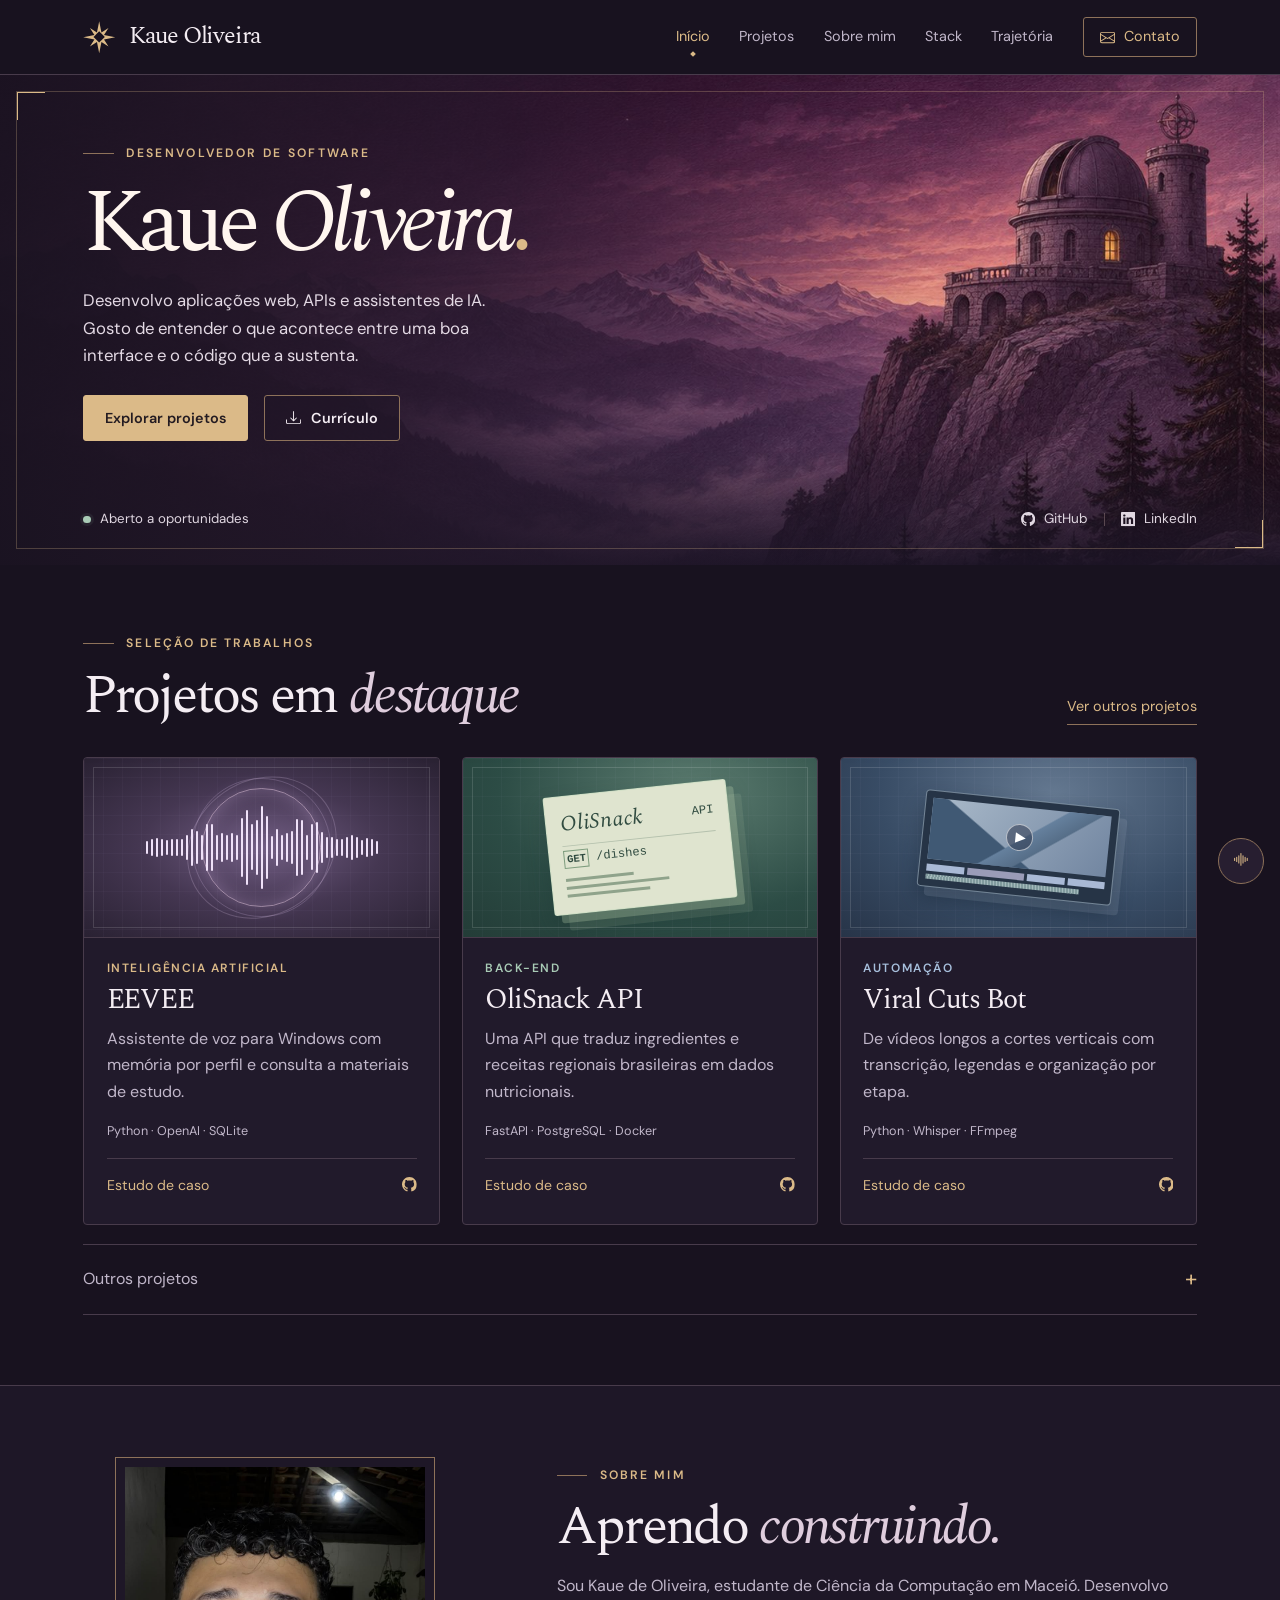
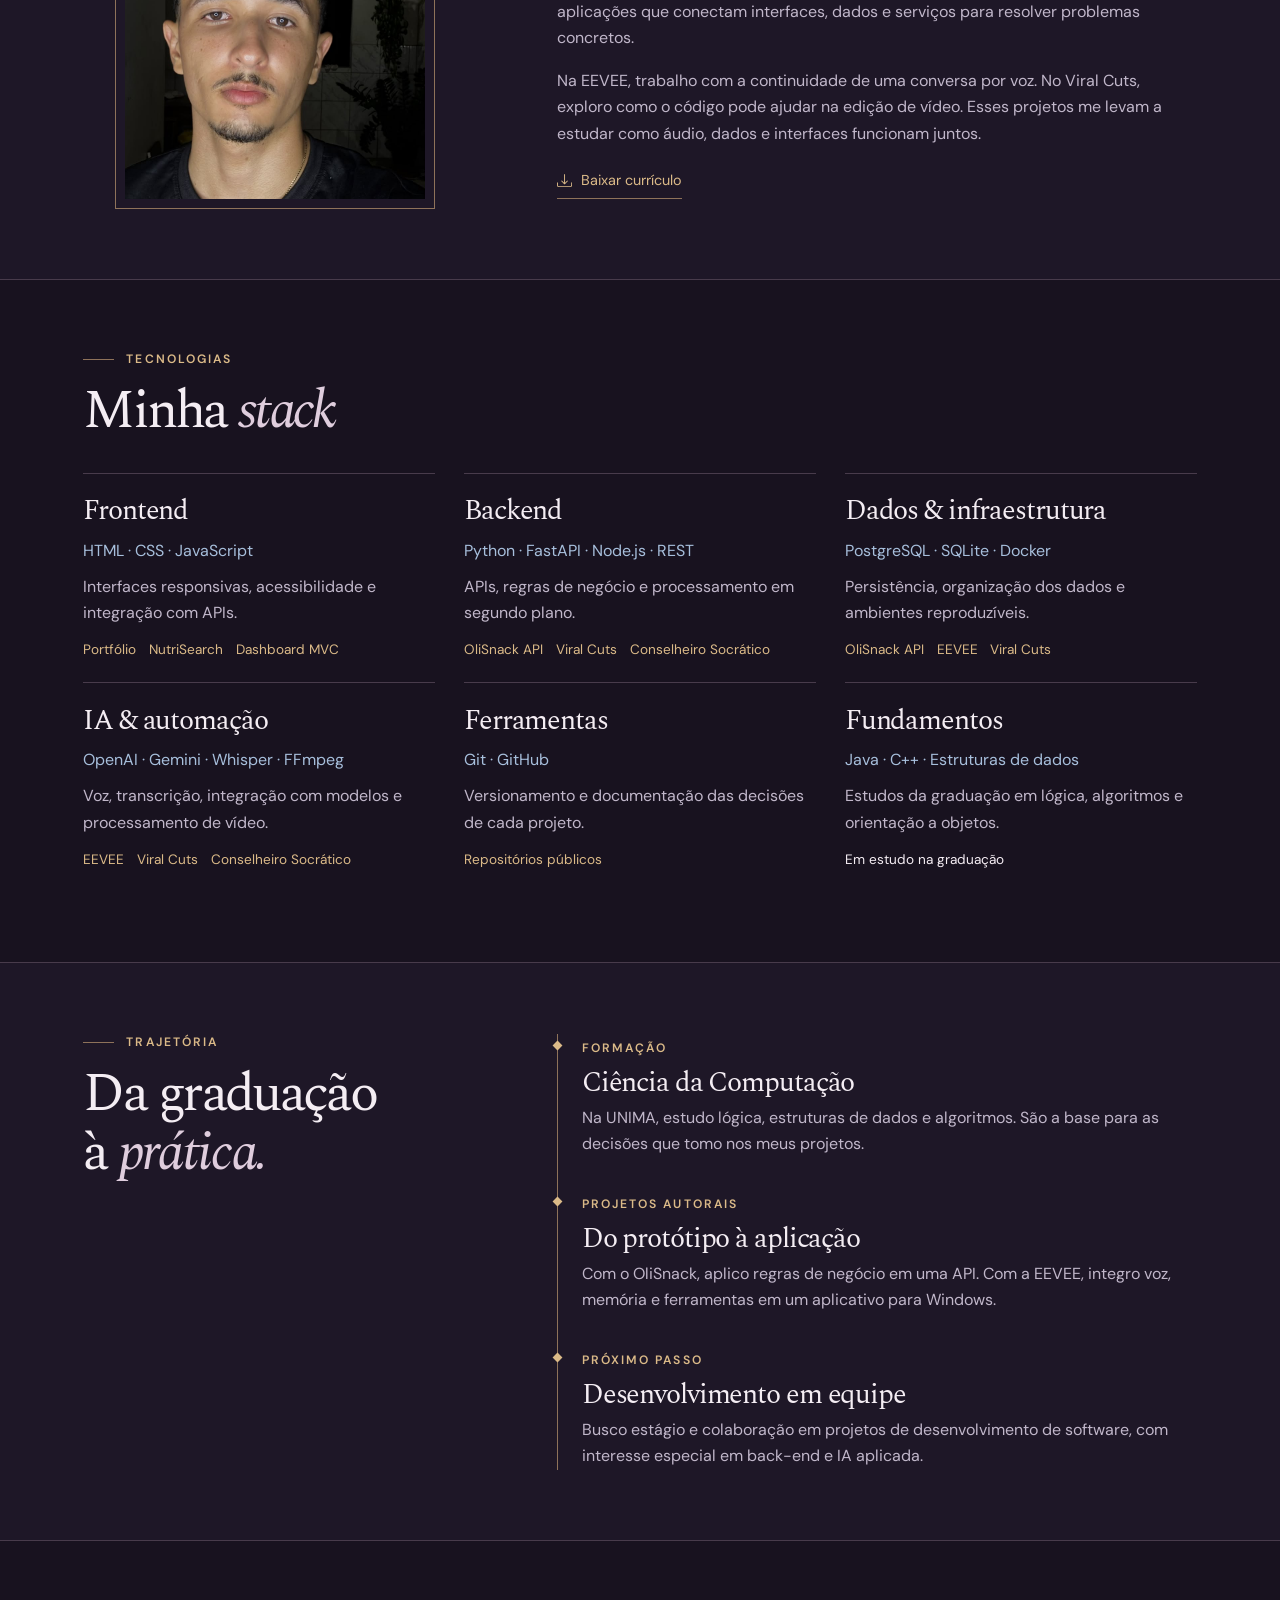
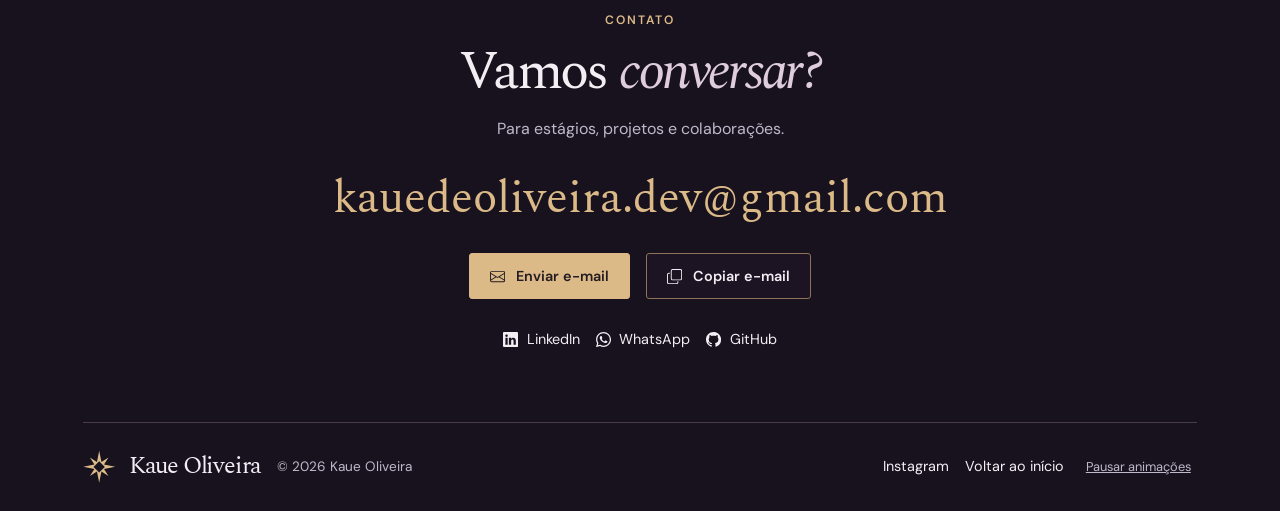
==== commit d1d46a37: "feat: redesenha o portfolio com a identidade Observatorio" ====
--- a/index.html
+++ b/index.html
@@ -1,9 +1,9 @@
-﻿<!DOCTYPE html>
+<!DOCTYPE html>
 <html lang="pt-BR">
 <head>
   <meta charset="UTF-8">
   <meta name="viewport" content="width=device-width, initial-scale=1.0">
-  <meta name="theme-color" content="#09080e">
+  <meta name="theme-color" content="#18121f">
   <meta name="description" content="Kaue Oliveira — Desenvolvedor de Software. Aplicações web, APIs, inteligência artificial e automação. Conheça os projetos e entre em contato.">
   <meta property="og:title" content="Kaue Oliveira — Portfólio | Desenvolvedor de Software">
   <meta property="og:description" content="Aplicações web, APIs e inteligência artificial. Conheça a EEVEE e os projetos de Kaue Oliveira, estudante de Ciência da Computação.">
@@ -12,11 +12,9 @@
   <link rel="icon" href="assets/icons/favicon.svg" type="image/svg+xml">
   <link rel="preconnect" href="https://fonts.googleapis.com">
   <link rel="preconnect" href="https://fonts.gstatic.com" crossorigin>
-  <link href="https://fonts.googleapis.com/css2?family=DM+Sans:wght@400;500;600;700&family=Manrope:wght@400;500;600;700;800&family=Space+Grotesk:wght@400;500;600;700&display=swap" rel="stylesheet">
+  <link href="https://fonts.googleapis.com/css2?family=DM+Sans:wght@400;500;600;700&family=Spectral:ital,wght@0,400;0,500;0,600;1,400;1,500&display=swap" rel="stylesheet">
   <link rel="stylesheet" href="assets/css/main.css">
-  <link rel="stylesheet" href="assets/css/showcase.css">
   <script src="assets/js/main.js" defer></script>
-  <script src="assets/js/effects.js" defer></script>
   <script src="assets/js/guide.js" defer></script>
   <title>Kaue Oliveira — Portfólio | Desenvolvedor de Software</title>
 </head>
@@ -45,170 +43,39 @@
   </svg>
 
   <a class="skip-link" href="#main">Pular para o conteúdo</a>
-  <header class="site-header">
-    <div class="container header-inner">
-      <a href="#home" class="logo" aria-label="Kaue Oliveira, início">Kaue</a>
-      <button class="menu-toggle" type="button" aria-expanded="false" aria-controls="navigation" hidden><span class="menu-label">Menu</span><span class="menu-bars" aria-hidden="true"></span></button>
-      <nav id="navigation" aria-label="Navegação principal">
-        <a href="#home" aria-current="location">Início</a><a href="#about">Sobre mim</a><a href="#projects">Projetos</a><a href="#skills">Habilidades</a><a href="#contact" class="nav-contact">Contato <span aria-hidden="true"><svg class="icon icon-chat-dots" width="18" height="18" viewBox="0 0 16 16" aria-hidden="true" focusable="false"><use href="#ui-chat-dots"></use></svg></span></a>
-      </nav>
-    </div>
-    <div class="scroll-progress" aria-hidden="true"></div>
-  </header>
-  <main id="main">
-    <section class="hero" id="home" aria-labelledby="hero-title">
-      <div class="hero-aura" aria-hidden="true"></div>
-      <canvas id="hero-canvas" aria-hidden="true"></canvas>
-      <div class="hero-content container">
-        <div class="hero-copy">
-          <p class="intro hero-enter">OLÁ, EU SOU</p>
-          <h1 id="hero-title" class="hero-enter">Kaue<br><span class="gradient-text">Oliveira.</span></h1>
-          <p class="hero-role hero-enter">Desenvolvedor de Software<span class="hero-specialties">Web, APIs e Inteligência Artificial</span></p>
-          <p class="hero-description hero-enter">Transformo ideias em aplicações, automações e experiências digitais. Estudante de Ciência da Computação, construo soluções com foco em backend e inteligência artificial.</p>
-          <div class="hero-actions hero-enter">
-            <a class="button button-primary" data-magnetic href="#projects">Ver projetos <svg class="icon icon-arrow-right" width="18" height="18" viewBox="0 0 16 16" aria-hidden="true" focusable="false"><use href="#ui-arrow-right"></use></svg></a>
-            <a class="button button-secondary" href="assets/docs/kaue-oliveira-curriculo.pdf" download><svg class="icon icon-download" width="18" height="18" viewBox="0 0 16 16" aria-hidden="true" focusable="false"><use href="#ui-download"></use></svg> Baixar currículo</a>
-          </div>
-          <div class="hero-socials hero-enter"><a href="#contact"><svg class="icon icon-chat-dots" width="18" height="18" viewBox="0 0 16 16" aria-hidden="true" focusable="false"><use href="#ui-chat-dots"></use></svg> Fale comigo</a><a href="https://github.com/KaueSun" target="_blank" rel="noopener noreferrer"><svg class="icon icon-github" width="18" height="18" viewBox="0 0 16 16" aria-hidden="true" focusable="false"><use href="#ui-github"></use></svg> GitHub</a><a href="https://www.linkedin.com/in/kaue-oliveira-20b35b358" target="_blank" rel="noopener noreferrer"><svg class="icon icon-linkedin" width="18" height="18" viewBox="0 0 16 16" aria-hidden="true" focusable="false"><use href="#ui-linkedin"></use></svg> LinkedIn</a><a href="mailto:kaueodev1@gmail.com"><svg class="icon icon-envelope" width="18" height="18" viewBox="0 0 16 16" aria-hidden="true" focusable="false"><use href="#ui-envelope"></use></svg> E-mail</a></div>
-        </div>
-        <div class="hero-profile hero-enter">
-          <div class="portrait-composition">
-            <div class="portrait-frame" data-tilt>
-              <img src="assets/images/profile.jpg" alt="Foto de perfil de Kaue Oliveira" width="900" height="1600" fetchpriority="high">
-              <div class="portrait-shade"></div>
-              <div class="portrait-top"><span>KAUE OLIVEIRA</span></div>
-            </div>
-            <a class="profile-availability" href="#contact"><span class="status-dot" aria-hidden="true"></span><span>Aberto a oportunidades<small>Estágios, projetos e colaborações</small></span><span aria-hidden="true"><svg class="icon icon-chat-dots" width="18" height="18" viewBox="0 0 16 16" aria-hidden="true" focusable="false"><use href="#ui-chat-dots"></use></svg></span></a>
-          </div>
-        </div>
-      </div>
-      <div class="hero-bottom container"><a href="#about"><span class="scroll-indicator" aria-hidden="true"><svg class="icon icon-arrow-down" width="18" height="18" viewBox="0 0 16 16" aria-hidden="true" focusable="false"><use href="#ui-arrow-down"></use></svg></span> Conheça minha trajetória</a><span class="hero-index">PORTFÓLIO PESSOAL</span><button id="effects-toggle" class="effects-toggle" type="button" aria-pressed="false" hidden><span class="effects-icon" aria-hidden="true"><svg class="icon icon-pause-circle" width="18" height="18" viewBox="0 0 16 16" aria-hidden="true" focusable="false"><use href="#ui-pause-circle"></use></svg></span><span class="effects-label">Pausar efeitos</span></button></div>
-    </section>
-    <section class="section container about-grid" id="about" aria-labelledby="about-title">
-      <div class="about-intro reveal">
-        <p class="eyebrow"><span class="section-number">01 /</span> SOBRE MIM</p>
-        <h2 id="about-title">Um pouco<br><span class="gradient-text">sobre mim.</span></h2>
-        <p class="about-summary">Estudante, desenvolvedor e curioso sobre como as coisas funcionam.</p>
-        <a class="text-link" href="https://www.linkedin.com/in/kaue-oliveira-20b35b358" target="_blank" rel="noopener noreferrer"><svg class="icon icon-linkedin" width="18" height="18" viewBox="0 0 16 16" aria-hidden="true" focusable="false"><use href="#ui-linkedin"></use></svg> Meu perfil no LinkedIn</a>
-      </div>
-      <div class="about-content reveal">
-        <p class="about-lead">Aprendo construindo.</p>
-        <p>Sou Kaue de Oliveira, estudante de Ciência da Computação. Desenvolvo aplicações web, APIs e automações com inteligência artificial. Meus projetos conectam interfaces, dados e serviços para resolver problemas concretos.</p>
-        <p>Da conversa por voz da EEVEE ao processamento de vídeos, meu foco está em construir soluções completas e entender as decisões por trás de cada etapa. Busco estágio e colaboração para contribuir com código e aprender em equipe.</p>
-        <div class="education-card"><span class="education-icon" aria-hidden="true">&lt;/&gt;</span><div><p class="eyebrow">FORMAÇÃO ACADÊMICA</p><h3>Ciência da Computação</h3><p>4º período — cursando</p></div><span class="education-status">Cursando</span></div>
-      </div>
-    </section>
-    <section class="projects-section" id="projects" aria-labelledby="projects-title"><div class="section container">
-      <div class="section-heading reveal"><div><p class="eyebrow"><span class="section-number">02 /</span> MEUS TRABALHOS</p><h2 id="projects-title">Projetos<span class="accent">.</span></h2></div><p class="section-description">O que estou construindo e colocando em prática. Código, decisões e aprendizados de cada projeto.</p></div>
-      <article class="project-card featured-project eevee-feature reveal" data-spotlight aria-labelledby="eevee-title">
-        <div class="eevee-art" aria-hidden="true">
-          <span class="eevee-art-label">01 / PROJETO EM DESTAQUE</span>
-          <div class="eevee-orb"><div class="voice-bars"><i></i><i></i><i></i><i></i><i></i><i></i><i></i></div></div>
-          <span class="eevee-wordmark">EEVEE<span>VOZ. CONTEXTO. CONEXÃO.</span></span>
-          <div class="eevee-capabilities"><span>Voz ao vivo</span><span>Memória</span><span>Ferramentas</span></div>
-        </div>
-        <div class="project-info eevee-info">
-          <p class="project-type">INTELIGÊNCIA ARTIFICIAL / APLICATIVO DESKTOP</p>
-          <span class="development-status"><span class="status-dot" aria-hidden="true"></span> Em desenvolvimento</span>
-          <h3 id="eevee-title">Uma conversa.<br><span class="gradient-text">Muitas possibilidades.</span></h3>
-          <p class="eevee-description"><strong>EEVEE</strong> é uma assistente de IA por voz para Windows. Conversa em tempo real, conecta materiais de estudo e mantém memórias aprovadas por você.</p>
-          <dl class="project-story">
-            <div><dt>O problema</dt><dd>Conversar com uma assistente sem recomeçar o contexto a cada interação.</dd></div>
-            <div><dt>A solução</dt><dd>Voz e chat integrados, memória por perfil e ferramentas como a leitura do Google Agenda.</dd></div>
-            <div><dt>O desafio</dt><dd>Coordenar áudio, respostas e interrupções, equilibrando fluidez e controle do usuário.</dd></div>
-          </dl>
-          <div class="tags" aria-label="Tecnologias da EEVEE"><span>Python</span><span>OpenAI</span><span>SQLite</span><span>Voz ao vivo</span><span>Google Calendar</span></div>
-          <div class="project-actions"><a class="button button-primary" href="projects/eevee/">Explorar projeto <svg class="icon icon-arrow-right" width="18" height="18" viewBox="0 0 16 16" aria-hidden="true" focusable="false"><use href="#ui-arrow-right"></use></svg></a><a class="text-link" href="https://github.com/KaueSun/Eevee-assistant" target="_blank" rel="noopener noreferrer"><svg class="icon icon-github" width="18" height="18" viewBox="0 0 16 16" aria-hidden="true" focusable="false"><use href="#ui-github"></use></svg> Ver repositório</a></div>
-        </div>
-      </article>
-      <div class="github-projects">
-        <article class="project-card repository-project reveal" data-spotlight aria-labelledby="olisnack-title">
-          <div class="project-art art-olisnack" aria-hidden="true"><span class="art-number">02</span><span class="art-mark">API</span><span class="art-caption">GET /dishes</span><span class="art-orbit"></span></div>
-          <div class="repository-body">
-            <p class="project-type">BACK-END / NUTRIÇÃO</p>
-            <h3 id="olisnack-title">OliSnack API</h3>
-            <p class="repository-description">API de pratos regionais brasileiros, com cálculo nutricional por ingrediente e foco na culinária brasileira.</p>
-            <div class="tags" aria-label="Tecnologias do projeto"><span>Python</span><span>FastAPI</span><span>PostgreSQL</span><span>Docker</span></div>
-            <dl class="project-story compact-story"><div><dt>Problema</dt><dd>Encontrar dados de pratos regionais brasileiros.</dd></div><div><dt>Solução</dt><dd>API com catálogo e cálculo nutricional por ingrediente.</dd></div><div><dt>Desafio</dt><dd>Manter cálculos consistentes, dados persistidos e escrita autenticada.</dd></div></dl>
-            <a class="case-link" href="projects/olisnack/">Arquitetura e decisões <svg class="icon icon-arrow-right" width="18" height="18" viewBox="0 0 16 16" aria-hidden="true" focusable="false"><use href="#ui-arrow-right"></use></svg></a>
-            <a class="repository-action" href="https://github.com/KaueSun/OliSnack-API" target="_blank" rel="noopener noreferrer" aria-label="Ver OliSnack API no GitHub"><svg class="icon icon-github" width="18" height="18" viewBox="0 0 16 16" aria-hidden="true" focusable="false"><use href="#ui-github"></use></svg> Ver repositório</a>
-          </div>
-        </article>
-        <article class="project-card repository-project reveal" data-spotlight aria-labelledby="viral-bot-title">
-          <div class="project-art art-viral-bot" aria-hidden="true"><span class="art-number">03</span><span class="art-mark">▶</span><span class="art-caption">transcrever <svg class="icon icon-arrow-right" width="18" height="18" viewBox="0 0 16 16" aria-hidden="true" focusable="false"><use href="#ui-arrow-right"></use></svg> cortar <svg class="icon icon-arrow-right" width="18" height="18" viewBox="0 0 16 16" aria-hidden="true" focusable="false"><use href="#ui-arrow-right"></use></svg> organizar</span><span class="art-orbit"></span></div>
-          <div class="repository-body">
-            <p class="project-type">AUTOMAÇÃO / VÍDEO</p>
-            <h3 id="viral-bot-title">Viral Cuts Bot</h3>
-            <p class="repository-description">Aplicação local que transforma vídeos longos em cortes verticais com legendas e organiza os clipes em um board Kanban.</p>
-            <div class="tags" aria-label="Tecnologias do projeto"><span>Python</span><span>FastAPI</span><span>Whisper</span><span>FFmpeg</span></div>
-            <dl class="project-story compact-story"><div><dt>Problema</dt><dd>Transformar vídeos longos em cortes sem perder o sentido.</dd></div><div><dt>Solução</dt><dd>Transcrição, seleção por contexto e exportação vertical com legendas.</dd></div><div><dt>Desafio</dt><dd>Processar em segundo plano e preservar a continuidade das falas.</dd></div></dl>
-            <a class="case-link" href="projects/viral-cuts/">Arquitetura e decisões <svg class="icon icon-arrow-right" width="18" height="18" viewBox="0 0 16 16" aria-hidden="true" focusable="false"><use href="#ui-arrow-right"></use></svg></a>
-            <a class="repository-action" href="https://github.com/KaueSun/Viral-bot" target="_blank" rel="noopener noreferrer" aria-label="Ver Viral Cuts Bot no GitHub"><svg class="icon icon-github" width="18" height="18" viewBox="0 0 16 16" aria-hidden="true" focusable="false"><use href="#ui-github"></use></svg> Ver repositório</a>
-          </div>
-        </article>
-        <article class="project-card repository-project reveal" data-spotlight aria-labelledby="estoque-title">
-          <div class="project-art art-estoque" aria-hidden="true"><span class="art-number">04</span><span class="art-mark">CRUD</span><span class="art-caption">criar · listar · editar · excluir</span><span class="art-orbit"></span></div>
-          <div class="repository-body">
-            <p class="project-type">FRONT-END / PROTÓTIPO</p>
-            <h3 id="estoque-title">Sistema de estoque</h3>
-            <p class="repository-description">Protótipo de gerenciamento de produtos com operações CRUD e simulação de permissões para administrador e usuário.</p>
-            <div class="tags" aria-label="Tecnologias do projeto"><span>HTML</span><span>CSS</span><span>JavaScript</span></div>
-            <dl class="project-story compact-story"><div><dt>Problema</dt><dd>Organizar produtos e diferentes ações por cargo.</dd></div><div><dt>Solução</dt><dd>Protótipo CRUD com fluxos de administrador e usuário.</dd></div><div><dt>Desafio</dt><dd>Manter a interface consistente; permissões são apenas simuladas no frontend.</dd></div></dl>
-            <a class="repository-action" href="https://github.com/KaueSun/sistema-de-estoque" target="_blank" rel="noopener noreferrer" aria-label="Ver Sistema de estoque no GitHub"><svg class="icon icon-github" width="18" height="18" viewBox="0 0 16 16" aria-hidden="true" focusable="false"><use href="#ui-github"></use></svg> Ver repositório</a>
-          </div>
-        </article>
-        <article class="project-card repository-project reveal" data-spotlight aria-labelledby="nutrisearch-title">
-          <div class="project-art art-nutrisearch" aria-hidden="true"><span class="art-number">05</span><span class="art-mark">kcal</span><span class="art-caption">USDA FoodData Central</span><span class="art-orbit"></span></div>
-          <div class="repository-body">
-            <p class="project-type">FRONT-END / INTEGRAÇÃO DE API</p>
-            <h3 id="nutrisearch-title">NutriSearch</h3>
-            <p class="repository-description">Consulta de alimentos e informações nutricionais pela API USDA, com exibição de calorias, proteínas, carboidratos e gorduras.</p>
-            <div class="tags" aria-label="Tecnologias do projeto"><span>HTML</span><span>CSS</span><span>JavaScript</span><span>REST API</span></div>
-            <dl class="project-story compact-story"><div><dt>Problema</dt><dd>Consultar nutrientes de alimentos em uma interface simples.</dd></div><div><dt>Solução</dt><dd>Busca integrada à API USDA com tradução de termos comuns.</dd></div><div><dt>Desafio</dt><dd>Lidar com entradas variadas e buscas sem resultados.</dd></div></dl>
-            <a class="repository-action" href="https://github.com/KaueSun/Sistema-de-Consulta-de-Calorias" target="_blank" rel="noopener noreferrer" aria-label="Ver NutriSearch no GitHub"><svg class="icon icon-github" width="18" height="18" viewBox="0 0 16 16" aria-hidden="true" focusable="false"><use href="#ui-github"></use></svg> Ver repositório</a>
-          </div>
-        </article>
-        <article class="project-card repository-project reveal" data-spotlight aria-labelledby="dashboard-title">
-          <div class="project-art art-dashboard" aria-hidden="true"><span class="art-number">06</span><span class="art-mark">MVC</span><span class="art-caption">usuários <svg class="icon icon-arrow-right" width="18" height="18" viewBox="0 0 16 16" aria-hidden="true" focusable="false"><use href="#ui-arrow-right"></use></svg> posts <svg class="icon icon-arrow-right" width="18" height="18" viewBox="0 0 16 16" aria-hidden="true" focusable="false"><use href="#ui-arrow-right"></use></svg> comentários</span><span class="art-orbit"></span></div>
-          <div class="repository-body">
-            <p class="project-type">FRONT-END / PROTÓTIPO MVC</p>
-            <h3 id="dashboard-title">Dashboard de comunicação</h3>
-            <p class="repository-description">Dashboard de comunicação interna que reúne usuários, publicações e comentários a partir da API JSONPlaceholder.</p>
-            <div class="tags" aria-label="Tecnologias do projeto"><span>JavaScript</span><span>HTML</span><span>CSS</span><span>MVC</span></div>
-            <dl class="project-story compact-story"><div><dt>Problema</dt><dd>Reunir publicações e conversas em um único painel.</dd></div><div><dt>Solução</dt><dd>Interface MVC integrada à API JSONPlaceholder.</dd></div><div><dt>Desafio</dt><dd>Separar responsabilidades e tratar falhas e timeout de rede.</dd></div></dl>
-            <a class="repository-action" href="https://github.com/KaueSun/dashboard-comunicacao-interna" target="_blank" rel="noopener noreferrer" aria-label="Ver Dashboard de comunicação no GitHub"><svg class="icon icon-github" width="18" height="18" viewBox="0 0 16 16" aria-hidden="true" focusable="false"><use href="#ui-github"></use></svg> Ver repositório</a>
-          </div>
-        </article>
-        <article class="project-card repository-project reveal" data-spotlight aria-labelledby="socratico-title">
-          <div class="project-art art-socratico" aria-hidden="true"><span class="art-number">07</span><span class="art-mark">&gt;_</span><span class="art-caption">perguntar <svg class="icon icon-arrow-right" width="18" height="18" viewBox="0 0 16 16" aria-hidden="true" focusable="false"><use href="#ui-arrow-right"></use></svg> refletir <svg class="icon icon-arrow-right" width="18" height="18" viewBox="0 0 16 16" aria-hidden="true" focusable="false"><use href="#ui-arrow-right"></use></svg> conversar</span><span class="art-orbit"></span></div>
-          <div class="repository-body">
-            <p class="project-type">IA GENERATIVA / TERMINAL</p>
-            <h3 id="socratico-title">Conselheiro Socrático</h3>
-            <p class="repository-description">Aplicação de terminal que usa Google Gemini e engenharia de prompts para responder a dilemas com diferentes personas filosóficas.</p>
-            <div class="tags" aria-label="Tecnologias do projeto"><span>Node.js</span><span>JavaScript</span><span>Google Gemini</span></div>
-            <dl class="project-story compact-story"><div><dt>Problema</dt><dd>Explorar diferentes perspectivas sobre um dilema.</dd></div><div><dt>Solução</dt><dd>Conselheiros com personas filosóficas usando Gemini no terminal.</dd></div><div><dt>Desafio</dt><dd>Orientar respostas por prompts e configurar a integração com a API.</dd></div></dl>
-            <a class="repository-action" href="https://github.com/KaueSun/Api-gemini" target="_blank" rel="noopener noreferrer" aria-label="Ver Conselheiro Socrático no GitHub"><svg class="icon icon-github" width="18" height="18" viewBox="0 0 16 16" aria-hidden="true" focusable="false"><use href="#ui-github"></use></svg> Ver repositório</a>
-          </div>
-        </article>
-      </div>
-      <article class="portfolio-note reveal" aria-labelledby="portfolio-title"><div><p class="project-type">08 / FRONTEND</p><h3 id="portfolio-title">Este portfólio também é um projeto.</h3><p>HTML, CSS e JavaScript para apresentar software com clareza. Layout responsivo, navegação por teclado e movimento opcional, sem dependências de runtime.</p></div><a class="text-link" href="https://github.com/KaueSun/portfolio" target="_blank" rel="noopener noreferrer"><svg class="icon icon-github" width="18" height="18" viewBox="0 0 16 16" aria-hidden="true" focusable="false"><use href="#ui-github"></use></svg> Explorar o código</a></article>
-      <a class="repository-link reveal" href="https://github.com/KaueSun?tab=repositories" target="_blank" rel="noopener noreferrer"><span class="repository-icon" aria-hidden="true"><svg class="icon icon-github" width="18" height="18" viewBox="0 0 16 16" aria-hidden="true" focusable="false"><use href="#ui-github"></use></svg></span><span><strong>Mais código, estudos e experimentos</strong><span>Veja os outros repositórios no meu GitHub.</span></span><span class="repository-cta">Explorar repositórios <svg class="icon icon-arrow-right" width="18" height="18" viewBox="0 0 16 16" aria-hidden="true" focusable="false"><use href="#ui-arrow-right"></use></svg></span></a>
-    </div></section>
-    <section class="skills-section" id="skills" aria-labelledby="skills-title"><div class="container section">
-      <div class="section-heading reveal"><div><p class="eyebrow"><span class="section-number">03 /</span> TECNOLOGIAS</p><h2 id="skills-title">Minhas habilidades<span class="accent">.</span></h2></div><p class="section-description">Tecnologias aplicadas a problemas reais. Explore os projetos para ver onde cada uma entra.</p></div>
-      <div class="skills-grid skill-groups">
-<article class="skill-card reveal" data-spotlight><span class="skill-index">01</span><h3>Frontend</h3><p class="skill-stack">HTML · CSS · JavaScript</p><p>Interfaces responsivas, acessibilidade e integração com APIs.</p><div class="skill-evidence"><a href="#portfolio-title">Portfólio <svg class="icon icon-arrow-right" width="18" height="18" viewBox="0 0 16 16" aria-hidden="true" focusable="false"><use href="#ui-arrow-right"></use></svg></a><a href="#nutrisearch-title">NutriSearch <svg class="icon icon-arrow-right" width="18" height="18" viewBox="0 0 16 16" aria-hidden="true" focusable="false"><use href="#ui-arrow-right"></use></svg></a><a href="#dashboard-title">Dashboard MVC <svg class="icon icon-arrow-right" width="18" height="18" viewBox="0 0 16 16" aria-hidden="true" focusable="false"><use href="#ui-arrow-right"></use></svg></a></div></article>
-<article class="skill-card reveal" data-spotlight><span class="skill-index">02</span><h3>Backend</h3><p class="skill-stack">Python · FastAPI · Node.js · REST</p><p>APIs, regras de negócio e processamento em segundo plano.</p><div class="skill-evidence"><a href="projects/olisnack/">OliSnack API <svg class="icon icon-arrow-right" width="18" height="18" viewBox="0 0 16 16" aria-hidden="true" focusable="false"><use href="#ui-arrow-right"></use></svg></a><a href="projects/viral-cuts/">Viral Cuts <svg class="icon icon-arrow-right" width="18" height="18" viewBox="0 0 16 16" aria-hidden="true" focusable="false"><use href="#ui-arrow-right"></use></svg></a><a href="#socratico-title">Conselheiro Socrático <svg class="icon icon-arrow-right" width="18" height="18" viewBox="0 0 16 16" aria-hidden="true" focusable="false"><use href="#ui-arrow-right"></use></svg></a></div></article>
-<article class="skill-card reveal" data-spotlight><span class="skill-index">03</span><h3>Dados & infraestrutura</h3><p class="skill-stack">PostgreSQL · SQLite · Docker</p><p>Persistência, organização dos dados e ambientes reproduzíveis.</p><div class="skill-evidence"><a href="projects/olisnack/">OliSnack API <svg class="icon icon-arrow-right" width="18" height="18" viewBox="0 0 16 16" aria-hidden="true" focusable="false"><use href="#ui-arrow-right"></use></svg></a><a href="projects/eevee/">EEVEE <svg class="icon icon-arrow-right" width="18" height="18" viewBox="0 0 16 16" aria-hidden="true" focusable="false"><use href="#ui-arrow-right"></use></svg></a><a href="projects/viral-cuts/">Viral Cuts <svg class="icon icon-arrow-right" width="18" height="18" viewBox="0 0 16 16" aria-hidden="true" focusable="false"><use href="#ui-arrow-right"></use></svg></a></div></article>
-<article class="skill-card reveal" data-spotlight><span class="skill-index">04</span><h3>IA & automação</h3><p class="skill-stack">OpenAI · Gemini · Whisper · FFmpeg</p><p>Voz, transcrição, integração com modelos e processamento de vídeo.</p><div class="skill-evidence"><a href="projects/eevee/">EEVEE <svg class="icon icon-arrow-right" width="18" height="18" viewBox="0 0 16 16" aria-hidden="true" focusable="false"><use href="#ui-arrow-right"></use></svg></a><a href="projects/viral-cuts/">Viral Cuts <svg class="icon icon-arrow-right" width="18" height="18" viewBox="0 0 16 16" aria-hidden="true" focusable="false"><use href="#ui-arrow-right"></use></svg></a><a href="#socratico-title">Conselheiro Socrático <svg class="icon icon-arrow-right" width="18" height="18" viewBox="0 0 16 16" aria-hidden="true" focusable="false"><use href="#ui-arrow-right"></use></svg></a></div></article>
-<article class="skill-card reveal" data-spotlight><span class="skill-index">05</span><h3>Ferramentas</h3><p class="skill-stack">Git · GitHub</p><p>Versionamento e documentação das decisões de cada projeto.</p><div class="skill-evidence"><a href="https://github.com/KaueSun?tab=repositories"><svg class="icon icon-github" width="18" height="18" viewBox="0 0 16 16" aria-hidden="true" focusable="false"><use href="#ui-github"></use></svg> Repositórios públicos</a></div></article>
-<article class="skill-card reveal" data-spotlight><span class="skill-index">06</span><h3>Fundamentos</h3><p class="skill-stack">Java · C++ · Estruturas de dados</p><p>Estudos da graduação em lógica, algoritmos e orientação a objetos.</p><div class="skill-evidence"><span>Em estudo na graduação</span></div></article>
-      </div>
-      <p class="skills-footnote"><span class="status-dot" aria-hidden="true"></span> Sempre aprendendo algo novo. Esse é o ponto.</p>
-    </div></section>
-    <section class="now-section container" aria-labelledby="now-title"><div class="now-heading"><p class="eyebrow"><span class="status-dot" aria-hidden="true"></span> EM MOVIMENTO</p><h2 id="now-title">Agora<span class="accent">.</span></h2></div><dl class="now-grid"><div><dt>Construindo</dt><dd><a href="projects/eevee/">EEVEE <svg class="icon icon-arrow-right" width="18" height="18" viewBox="0 0 16 16" aria-hidden="true" focusable="false"><use href="#ui-arrow-right"></use></svg></a><p>Voz, memória e IA aplicada ao dia a dia.</p></dd></div><div><dt>Estudando</dt><dd>IA aplicada & backend<p>Estruturas de dados e desenvolvimento de software.</p></dd></div><div><dt>Buscando</dt><dd><a href="#contact"><svg class="icon icon-chat-dots" width="18" height="18" viewBox="0 0 16 16" aria-hidden="true" focusable="false"><use href="#ui-chat-dots"></use></svg> Minha próxima oportunidade</a><p>Estágio, projetos e colaboração.</p></dd></div></dl></section>
-    <section class="contact-section" id="contact" aria-labelledby="contact-title"><div class="container contact-inner reveal"><p class="eyebrow"><span class="status-dot" aria-hidden="true"></span> 04 / CONTATO</p><h2 id="contact-title">Vamos conversar<span class="accent">?</span></h2><p>Estou aberto a estágios, projetos e colaborações em desenvolvimento de software.<br>Entre em contato por e-mail ou pelas minhas redes.</p><div class="contact-actions"><a class="button button-primary" data-magnetic href="mailto:kaueodev1@gmail.com"><svg class="icon icon-envelope" width="18" height="18" viewBox="0 0 16 16" aria-hidden="true" focusable="false"><use href="#ui-envelope"></use></svg> Enviar e-mail</a><button class="copy-email" type="button" data-email="kaueodev1@gmail.com" hidden><span class="copy-label">Copiar e-mail</span><svg class="icon icon-copy" width="18" height="18" viewBox="0 0 16 16" aria-hidden="true" focusable="false"><use href="#ui-copy"></use></svg></button></div><a class="contact-email" href="mailto:kaueodev1@gmail.com">kaueodev1@gmail.com</a><div class="contact-socials"><a href="https://www.linkedin.com/in/kaue-oliveira-20b35b358" target="_blank" rel="noopener noreferrer"><svg class="icon icon-linkedin" width="18" height="18" viewBox="0 0 16 16" aria-hidden="true" focusable="false"><use href="#ui-linkedin"></use></svg> LinkedIn</a><a href="https://wa.me/5582987436200" target="_blank" rel="noopener noreferrer"><svg class="icon icon-whatsapp" width="18" height="18" viewBox="0 0 16 16" aria-hidden="true" focusable="false"><use href="#ui-whatsapp"></use></svg> WhatsApp</a><a href="https://github.com/KaueSun" target="_blank" rel="noopener noreferrer"><svg class="icon icon-github" width="18" height="18" viewBox="0 0 16 16" aria-hidden="true" focusable="false"><use href="#ui-github"></use></svg> GitHub</a></div><p id="copy-status" class="copy-status" role="status" aria-live="polite"></p></div><div class="contact-rings" aria-hidden="true"><span></span><span></span><span></span></div></section>
-  </main>
-  <footer class="container footer"><a href="#home" class="logo" aria-label="Voltar ao início">Kaue</a><p>© <span id="year">2026</span> Kaue Oliveira. Feito com intenção e código.</p><div class="footer-links"><a href="https://github.com/KaueSun" target="_blank" rel="noopener noreferrer"><svg class="icon icon-github" width="18" height="18" viewBox="0 0 16 16" aria-hidden="true" focusable="false"><use href="#ui-github"></use></svg> GitHub</a><a href="https://www.instagram.com/kaue_teixeira11/" target="_blank" rel="noopener noreferrer"><svg class="icon icon-instagram" width="18" height="18" viewBox="0 0 16 16" aria-hidden="true" focusable="false"><use href="#ui-instagram"></use></svg> Instagram</a><a href="https://wa.me/5582987436200" target="_blank" rel="noopener noreferrer"><svg class="icon icon-whatsapp" width="18" height="18" viewBox="0 0 16 16" aria-hidden="true" focusable="false"><use href="#ui-whatsapp"></use></svg> WhatsApp</a></div><a class="back-top" href="#home" aria-label="Voltar ao início"><svg class="icon icon-arrow-up" width="18" height="18" viewBox="0 0 16 16" aria-hidden="true" focusable="false"><use href="#ui-arrow-up"></use></svg></a></footer>
-</body>
-</html>
+<header class="site-header"><div class="container masthead">
+<a class="brand" href="#home"><span class="compass" aria-hidden="true"></span>Kaue Oliveira</a>
+<button class="menu-toggle" aria-expanded="false" aria-controls="navigation" hidden>Menu</button>
+<nav id="navigation" aria-label="Navegação principal"><a href="#home" aria-current="location">Início</a><a href="#projects">Projetos</a><a href="#about">Sobre mim</a><a href="#skills">Stack</a><a href="#journey">Trajetória</a><a class="nav-contact" href="#contact"><svg class="icon" aria-hidden="true" focusable="false"><use href="#ui-envelope"></use></svg> Contato</a></nav>
+</div></header>
+<main id="main">
+<section class="hero" id="home" aria-labelledby="hero-title">
+<picture class="hero-art"><source media="(max-width: 600px)" srcset="assets/images/observatorio-mobile.jpg"><img src="assets/images/observatorio.jpg" alt="" fetchpriority="high" width="1600" height="900"></picture>
+<div class="hero-shadow"></div>
+<div class="container hero-shell"><div class="hero-copy">
+<p class="eyebrow hero-kicker"><span></span> Desenvolvedor de software</p>
+<h1 id="hero-title">Kaue <em>Oliveira</em><b>.</b></h1>
+<p class="hero-intro">Desenvolvo aplicações web, APIs e assistentes de IA. Gosto de entender o que acontece entre uma boa interface e o código que a sustenta.</p>
+<div class="actions"><a class="button primary" href="#projects">Explorar projetos</a><a class="button secondary" href="assets/docs/kaue-oliveira-curriculo.pdf" download><svg class="icon" aria-hidden="true" focusable="false"><use href="#ui-download"></use></svg> Currículo</a></div>
+</div></div>
+<div class="hero-foot"><div class="container hero-meta"><a href="#contact" class="availability"><i></i> Aberto a oportunidades</a><div class="social"><a href="https://github.com/KaueSun"><svg class="icon" aria-hidden="true" focusable="false"><use href="#ui-github"></use></svg> GitHub</a><span></span><a href="https://www.linkedin.com/in/kaue-oliveira-20b35b358"><svg class="icon" aria-hidden="true" focusable="false"><use href="#ui-linkedin"></use></svg> LinkedIn</a></div></div></div>
+</section>
+<section class="container section" id="projects" aria-labelledby="projects-title"><header class="section-head"><div><p class="eyebrow">Seleção de trabalhos</p><h2 id="projects-title">Projetos em <em>destaque</em></h2></div><a class="archive-link" href="#archive">Ver outros projetos</a></header>
+<div class="works"><article class="work-card" aria-labelledby="eevee-title"><a class="art art-eevee" href="projects/eevee/index.html" aria-label="Conhecer EEVEE"><div class="art-design" aria-hidden="true"><div class="aura-ring"></div><div class="wave"><i style="--bar:10%"></i><i style="--bar:13%"></i><i style="--bar:14%"></i><i style="--bar:12%"></i><i style="--bar:11%"></i><i style="--bar:12%"></i><i style="--bar:12%"></i><i style="--bar:12%"></i><i style="--bar:19%"></i><i style="--bar:27%"></i><i style="--bar:24%"></i><i style="--bar:19%"></i><i style="--bar:35%"></i><i style="--bar:35%"></i><i style="--bar:19%"></i><i style="--bar:22%"></i><i style="--bar:18%"></i><i style="--bar:22%"></i><i style="--bar:19%"></i><i style="--bar:43%"></i><i style="--bar:55%"></i><i style="--bar:34%"></i><i style="--bar:40%"></i><i style="--bar:61%"></i><i style="--bar:46%"></i><i style="--bar:17%"></i><i style="--bar:28%"></i><i style="--bar:18%"></i><i style="--bar:22%"></i><i style="--bar:24%"></i><i style="--bar:42%"></i><i style="--bar:41%"></i><i style="--bar:18%"></i><i style="--bar:34%"></i><i style="--bar:37%"></i><i style="--bar:23%"></i><i style="--bar:15%"></i><i style="--bar:16%"></i><i style="--bar:12%"></i><i style="--bar:12%"></i><i style="--bar:15%"></i><i style="--bar:18%"></i><i style="--bar:15%"></i><i style="--bar:11%"></i><i style="--bar:14%"></i><i style="--bar:13%"></i><i style="--bar:10%"></i></div></div></a><div class="work-body"><p class="category">Inteligência artificial</p><h3 id="eevee-title"><a href="projects/eevee/index.html">EEVEE</a></h3><p>Assistente de voz para Windows com memória por perfil e consulta a materiais de estudo.</p><div class="work-stack">Python · OpenAI · SQLite</div><div class="work-links"><a href="projects/eevee/index.html">Estudo de caso</a><a href="https://github.com/KaueSun/Eevee-assistant" aria-label="Repositório de EEVEE no GitHub"><svg class="icon" aria-hidden="true" focusable="false"><use href="#ui-github"></use></svg></a></div></div></article>
+<article class="work-card" aria-labelledby="olisnack-title"><a class="art art-olisnack" href="projects/olisnack/index.html" aria-label="Conhecer OliSnack API"><div class="art-design" aria-hidden="true"><div class="recipe"><span class="recipe-head"><b>OliSnack</b><small>API</small></span><span class="endpoint"><b>GET</b> /dishes</span><span class="code-row"></span><span class="code-row"></span><span class="code-row"></span></div></div></a><div class="work-body"><p class="category">Back-end</p><h3 id="olisnack-title"><a href="projects/olisnack/index.html">OliSnack API</a></h3><p>Uma API que traduz ingredientes e receitas regionais brasileiras em dados nutricionais.</p><div class="work-stack">FastAPI · PostgreSQL · Docker</div><div class="work-links"><a href="projects/olisnack/index.html">Estudo de caso</a><a href="https://github.com/KaueSun/OliSnack-API" aria-label="Repositório de OliSnack API no GitHub"><svg class="icon" aria-hidden="true" focusable="false"><use href="#ui-github"></use></svg></a></div></div></article>
+<article class="work-card" aria-labelledby="viral-bot-title"><a class="art art-viral-cuts" href="projects/viral-cuts/index.html" aria-label="Conhecer Viral Cuts Bot"><div class="art-design" aria-hidden="true"><div class="clip-editor"><div class="clip-view"><span>▶</span></div><div class="timeline"><i></i><i></i><i></i><i></i></div><div class="audio-track"></div></div></div></a><div class="work-body"><p class="category">Automação</p><h3 id="viral-bot-title"><a href="projects/viral-cuts/index.html">Viral Cuts Bot</a></h3><p>De vídeos longos a cortes verticais com transcrição, legendas e organização por etapa.</p><div class="work-stack">Python · Whisper · FFmpeg</div><div class="work-links"><a href="projects/viral-cuts/index.html">Estudo de caso</a><a href="https://github.com/KaueSun/Viral-bot" aria-label="Repositório de Viral Cuts Bot no GitHub"><svg class="icon" aria-hidden="true" focusable="false"><use href="#ui-github"></use></svg></a></div></div></article></div>
+<details id="archive" class="archive"><summary>Outros projetos <span class="plus" aria-hidden="true"></span></summary><div class="archive-grid"><article><h3 id="estoque-title">Sistema de estoque</h3><p class="repository-description">Protótipo de gerenciamento de produtos com operações CRUD e simulação de permissões para administrador e usuário.</p><a class="repository-action" href="https://github.com/KaueSun/sistema-de-estoque" target="_blank" rel="noopener noreferrer" aria-label="Ver Sistema de estoque no GitHub"><svg class="icon icon-github" width="18" height="18" viewBox="0 0 16 16" aria-hidden="true" focusable="false"><use href="#ui-github"></use></svg> Ver repositório</a></article>
+<article><h3 id="nutrisearch-title">NutriSearch</h3><p class="repository-description">Consulta de alimentos e informações nutricionais pela API USDA, com exibição de calorias, proteínas, carboidratos e gorduras.</p><a class="repository-action" href="https://github.com/KaueSun/Sistema-de-Consulta-de-Calorias" target="_blank" rel="noopener noreferrer" aria-label="Ver NutriSearch no GitHub"><svg class="icon icon-github" width="18" height="18" viewBox="0 0 16 16" aria-hidden="true" focusable="false"><use href="#ui-github"></use></svg> Ver repositório</a></article>
+<article><h3 id="dashboard-title">Dashboard de comunicação</h3><p class="repository-description">Dashboard de comunicação interna que reúne usuários, publicações e comentários a partir da API JSONPlaceholder.</p><a class="repository-action" href="https://github.com/KaueSun/dashboard-comunicacao-interna" target="_blank" rel="noopener noreferrer" aria-label="Ver Dashboard de comunicação no GitHub"><svg class="icon icon-github" width="18" height="18" viewBox="0 0 16 16" aria-hidden="true" focusable="false"><use href="#ui-github"></use></svg> Ver repositório</a></article>
+<article><h3 id="socratico-title">Conselheiro Socrático</h3><p class="repository-description">Aplicação de terminal que usa Google Gemini e engenharia de prompts para responder a dilemas com diferentes personas filosóficas.</p><a class="repository-action" href="https://github.com/KaueSun/Api-gemini" target="_blank" rel="noopener noreferrer" aria-label="Ver Conselheiro Socrático no GitHub"><svg class="icon icon-github" width="18" height="18" viewBox="0 0 16 16" aria-hidden="true" focusable="false"><use href="#ui-github"></use></svg> Ver repositório</a></article><article><h3 id="portfolio-title">Este portfólio</h3><p>Design responsivo e interações acessíveis com HTML, CSS e JavaScript.</p><a href="https://github.com/KaueSun/portfolio">Ver repositório</a></article></div></details></section>
+<section id="about" class="band"><div class="section container about"><figure class="portrait"><img src="assets/images/profile.jpg" alt="Kaue Oliveira" width="900" height="1600" loading="lazy"></figure><div><p class="eyebrow">Sobre mim</p><h2>Aprendo <em>construindo.</em></h2><p>Sou Kaue de Oliveira, estudante de Ciência da Computação em Maceió. Desenvolvo aplicações que conectam interfaces, dados e serviços para resolver problemas concretos.</p><p>Na EEVEE, trabalho com a continuidade de uma conversa por voz. No Viral Cuts, exploro como o código pode ajudar na edição de vídeo. Esses projetos me levam a estudar como áudio, dados e interfaces funcionam juntos.</p><a class="archive-link" href="assets/docs/kaue-oliveira-curriculo.pdf" download><svg class="icon" aria-hidden="true" focusable="false"><use href="#ui-download"></use></svg> Baixar currículo</a></div></div></section>
+<section id="skills" class="section container"><p class="eyebrow">Tecnologias</p><h2>Minha <em>stack</em></h2><div class="skill-grid">
+<article class="skill-card reveal"><h3>Frontend</h3><p class="skill-stack">HTML · CSS · JavaScript</p><p>Interfaces responsivas, acessibilidade e integração com APIs.</p><div class="skill-evidence"><a href="#portfolio-title">Portfólio <svg class="icon icon-arrow-right" width="18" height="18" viewBox="0 0 16 16" aria-hidden="true" focusable="false"><use href="#ui-arrow-right"></use></svg></a><a href="#nutrisearch-title">NutriSearch <svg class="icon icon-arrow-right" width="18" height="18" viewBox="0 0 16 16" aria-hidden="true" focusable="false"><use href="#ui-arrow-right"></use></svg></a><a href="#dashboard-title">Dashboard MVC <svg class="icon icon-arrow-right" width="18" height="18" viewBox="0 0 16 16" aria-hidden="true" focusable="false"><use href="#ui-arrow-right"></use></svg></a></div></article>
+<article class="skill-card reveal"><h3>Backend</h3><p class="skill-stack">Python · FastAPI · Node.js · REST</p><p>APIs, regras de negócio e processamento em segundo plano.</p><div class="skill-evidence"><a href="projects/olisnack/index.html">OliSnack API <svg class="icon icon-arrow-right" width="18" height="18" viewBox="0 0 16 16" aria-hidden="true" focusable="false"><use href="#ui-arrow-right"></use></svg></a><a href="projects/viral-cuts/index.html">Viral Cuts <svg class="icon icon-arrow-right" width="18" height="18" viewBox="0 0 16 16" aria-hidden="true" focusable="false"><use href="#ui-arrow-right"></use></svg></a><a href="#socratico-title">Conselheiro Socrático <svg class="icon icon-arrow-right" width="18" height="18" viewBox="0 0 16 16" aria-hidden="true" focusable="false"><use href="#ui-arrow-right"></use></svg></a></div></article>
+<article class="skill-card reveal"><h3>Dados & infraestrutura</h3><p class="skill-stack">PostgreSQL · SQLite · Docker</p><p>Persistência, organização dos dados e ambientes reproduzíveis.</p><div class="skill-evidence"><a href="projects/olisnack/index.html">OliSnack API <svg class="icon icon-arrow-right" width="18" height="18" viewBox="0 0 16 16" aria-hidden="true" focusable="false"><use href="#ui-arrow-right"></use></svg></a><a href="projects/eevee/index.html">EEVEE <svg class="icon icon-arrow-right" width="18" height="18" viewBox="0 0 16 16" aria-hidden="true" focusable="false"><use href="#ui-arrow-right"></use></svg></a><a href="projects/viral-cuts/index.html">Viral Cuts <svg class="icon icon-arrow-right" width="18" height="18" viewBox="0 0 16 16" aria-hidden="true" focusable="false"><use href="#ui-arrow-right"></use></svg></a></div></article>
+<article class="skill-card reveal"><h3>IA & automação</h3><p class="skill-stack">OpenAI · Gemini · Whisper · FFmpeg</p><p>Voz, transcrição, integração com modelos e processamento de vídeo.</p><div class="skill-evidence"><a href="projects/eevee/index.html">EEVEE <svg class="icon icon-arrow-right" width="18" height="18" viewBox="0 0 16 16" aria-hidden="true" focusable="false"><use href="#ui-arrow-right"></use></svg></a><a href="projects/viral-cuts/index.html">Viral Cuts <svg class="icon icon-arrow-right" width="18" height="18" viewBox="0 0 16 16" aria-hidden="true" focusable="false"><use href="#ui-arrow-right"></use></svg></a><a href="#socratico-title">Conselheiro Socrático <svg class="icon icon-arrow-right" width="18" height="18" viewBox="0 0 16 16" aria-hidden="true" focusable="false"><use href="#ui-arrow-right"></use></svg></a></div></article>
+<article class="skill-card reveal"><h3>Ferramentas</h3><p class="skill-stack">Git · GitHub</p><p>Versionamento e documentação das decisões de cada projeto.</p><div class="skill-evidence"><a href="https://github.com/KaueSun?tab=repositories"><svg class="icon icon-github" width="18" height="18" viewBox="0 0 16 16" aria-hidden="true" focusable="false"><use href="#ui-github"></use></svg> Repositórios públicos</a></div></article>
+<article class="skill-card reveal"><h3>Fundamentos</h3><p class="skill-stack">Java · C++ · Estruturas de dados</p><p>Estudos da graduação em lógica, algoritmos e orientação a objetos.</p><div class="skill-evidence"><span>Em estudo na graduação</span></div></article></div></section>
+<section id="journey" class="band"><div class="container section journey"><div><p class="eyebrow">Trajetória</p><h2>Da graduação<br>à <em>prática.</em></h2></div><ol><li><small>Formação</small><h3>Ciência da Computação</h3><p>Na UNIMA, estudo lógica, estruturas de dados e algoritmos. São a base para as decisões que tomo nos meus projetos.</p></li><li><small>Projetos autorais</small><h3>Do protótipo à aplicação</h3><p>Com o OliSnack, aplico regras de negócio em uma API. Com a EEVEE, integro voz, memória e ferramentas em um aplicativo para Windows.</p></li><li><small>Próximo passo</small><h3>Desenvolvimento em equipe</h3><p>Busco estágio e colaboração em projetos de desenvolvimento de software, com interesse especial em back-end e IA aplicada.</p></li></ol></div></section>
+<section id="contact" class="container section contact"><p class="eyebrow">Contato</p><h2>Vamos <em>conversar?</em></h2><p>Para estágios, projetos e colaborações.</p><a class="email" href="mailto:kauedeoliveira.dev@gmail.com">kauedeoliveira.dev@gmail.com</a><div class="actions"><a class="button primary" href="mailto:kauedeoliveira.dev@gmail.com"><svg class="icon" aria-hidden="true" focusable="false"><use href="#ui-envelope"></use></svg> Enviar e-mail</a><button class="button secondary copy-email" data-email="kauedeoliveira.dev@gmail.com" hidden><svg class="icon" aria-hidden="true" focusable="false"><use href="#ui-copy"></use></svg> Copiar e-mail</button></div><p class="copy-status" role="status"></p><div class="contact-socials"><a href="https://www.linkedin.com/in/kaue-oliveira-20b35b358" target="_blank" rel="noopener noreferrer"><svg class="icon icon-linkedin" width="18" height="18" viewBox="0 0 16 16" aria-hidden="true" focusable="false"><use href="#ui-linkedin"></use></svg> LinkedIn</a><a href="https://wa.me/5582987436200" target="_blank" rel="noopener noreferrer"><svg class="icon icon-whatsapp" width="18" height="18" viewBox="0 0 16 16" aria-hidden="true" focusable="false"><use href="#ui-whatsapp"></use></svg> WhatsApp</a><a href="https://github.com/KaueSun" target="_blank" rel="noopener noreferrer"><svg class="icon icon-github" width="18" height="18" viewBox="0 0 16 16" aria-hidden="true" focusable="false"><use href="#ui-github"></use></svg> GitHub</a></div></section>
+</main><footer class="footer container"><a class="brand" href="#home"><span class="compass" aria-hidden="true"></span>Kaue Oliveira</a><p>© <span id="year">2026</span> Kaue Oliveira</p><a href="https://www.instagram.com/kaue_teixeira11/">Instagram</a><a href="#home">Voltar ao início</a><button class="motion-control" type="button" hidden>Pausar animações</button></footer></body></html>
--- a/assets/css/main.css
+++ b/assets/css/main.css
@@ -1,412 +1,138 @@
-/* Portfolio styles. References and implementation notes in README.md. */
+/* Shared editorial palette for the portfolio and its case studies. */
 :root {
-  --bg: #09080e;
-  --surface: #111018;
-  --text: #f4f0ff;
-  --muted: #a6a0b6;
-  --line: #ffffff12;
-  --accent: #b59aff;
-  --purple: #8751f5;
-  --ease: cubic-bezier(.22, 1, .36, 1);
-  --header-height: 100px;
   color-scheme: dark;
+  --page: #18121f;
+  --panel: #211a2b;
+  --band: #1e1727;
+  --ink: #f4edf3;
+  --muted: #c1b7ca;
+  --gold: #dbba88;
+  --bronze: #8e725a;
+  --blue: #a7bfdc;
+  --sage: #a9cbb6;
+  --line: #483b4b;
+  --serif: "Spectral", Georgia, serif;
+  --sans: "DM Sans", "Segoe UI", sans-serif;
 }
 * { box-sizing: border-box; }
-html { scroll-behavior: smooth; scroll-padding-top: var(--header-height); }
-body { margin: 0; background: var(--bg); color: var(--text); font: 15px/1.7 'DM Sans', sans-serif; -webkit-font-smoothing: antialiased; }
+html { scroll-behavior: smooth; scroll-padding-top: 5.5rem; }
+body { margin: 0; background: var(--page); color: var(--ink); font: 1rem/1.65 var(--sans); }
 a { color: inherit; text-decoration: none; }
-button { font: inherit; cursor: pointer; }
-button, a { touch-action: manipulation; -webkit-tap-highlight-color: transparent; }
+a, button, summary { -webkit-tap-highlight-color: transparent; }
+button, summary { cursor: pointer; }
+button { font: inherit; color: inherit; }
 [hidden] { display: none !important; }
-img { display: block; max-width: 100%; height: auto; }
-h1, h2, h3, p { margin: 0; }
-h1, h2, h3 { font-family: 'Space Grotesk', 'Manrope', sans-serif; }
-a:focus-visible, button:focus-visible { outline: 2px solid var(--accent); outline-offset: 6px; border-radius: 6px; }
-::selection { background: #8451d9; color: white; }
-.container { width: min(1140px, calc(100% - 80px)); margin-inline: auto; }
-.accent { color: var(--accent); }
-.muted { color: var(--muted); }
-.gradient-text { color: #b59aff; background: linear-gradient(105deg, #e0ccff 5%, #b58aff 45%, #8251e8 95%); -webkit-background-clip: text; background-clip: text; -webkit-text-fill-color: transparent; }
-.skip-link { position: fixed; z-index: 100; top: 10px; left: 10px; padding: 10px 20px; background: var(--accent); color: var(--bg); transform: translateY(-150%); }
-.skip-link:focus { transform: translateY(0); }
-/* Floating navigation */
-.site-header { position: absolute; top: 22px; left: 0; width: 100%; z-index: 30; }
-.header-inner { width: min(1050px, calc(100% - 80px)); min-height: 64px; padding: 10px 12px 10px 26px; display: flex; justify-content: space-between; align-items: center; gap: 24px; background: #121018d9; border: 1px solid #ffffff15; border-radius: 18px; backdrop-filter: blur(20px); box-shadow: 0 8px 35px #0003, inset 0 1px 0 #ffffff07; }
-.site-header.is-scrolled { position: fixed; top: 12px; }
-.logo { font-family: 'Space Grotesk', sans-serif; font-size: 29px; font-weight: 600; letter-spacing: -.8px; line-height: 1; white-space: nowrap; }
-nav { display: flex; align-items: center; gap: 8px; font-size: 12px; }
-nav a { position: relative; padding: 9px 13px; color: var(--muted); border-radius: 8px; transition: color .2s ease, background-color .2s ease; }
-nav a:hover, nav a[aria-current] { color: #eee5ff; background: #a47cff12; }
-nav .nav-contact { color: #eee6ff; background: #8b5cf618; border: 1px solid #b49aff30; margin-left: 15px; padding: 10px 16px; }
-.nav-contact span { margin-left: 14px; color: var(--accent); }
-.scroll-progress { position: absolute; bottom: 0; left: 15%; width: 70%; height: 1px; background: linear-gradient(90deg, transparent, #a97dff, transparent); transform: scaleX(0); transform-origin: left;  }
-.menu-toggle { align-items: center; gap: 12px; min-height: 44px; background: #ffffff05; border: 1px solid #ffffff18; border-radius: 9px; padding: 8px 12px; color: var(--text); font-size: 12px; }
-.menu-bars, .menu-bars::after { display: block; width: 17px; height: 1px; background: var(--text); transition: transform .2s ease; }
-.menu-bars::after { content: ''; transform: translateY(5px); }
-.menu-toggle[aria-expanded=true] .menu-bars { transform: rotate(45deg); }
-.menu-toggle[aria-expanded=true] .menu-bars::after { transform: rotate(-90deg); }
-/* The opening scene keeps the content readable above all decorative layers. */
-.status-dot { display: inline-block; width: 6px; height: 6px; background: #ba92ff; border-radius: 50%; flex-shrink: 0; box-shadow: 0 0 10px #a064ff88; }
-.button { position: relative; display: inline-flex; justify-content: center; align-items: center; gap: 22px; min-height: 49px; padding: 12px 20px; border-radius: 10px; font-size: 12px; font-weight: 500; transform: translate(var(--mx, 0px), var(--my, 0px)); transition: transform .35s var(--ease), box-shadow .25s ease, border-color .25s ease; }
-.button-primary { background: linear-gradient(120deg, #9165ed, #7139d4); border: 1px solid #bb8cff70; color: #fff; box-shadow: inset 0 1px 0 #ffffff30, 0 4px 25px #6e34d130; }
-.button-primary:hover { box-shadow: inset 0 1px 0 #ffffff40, 0 4px 35px #8853f060; }
-.button-secondary { background: #14101dcc; border: 1px solid #ffffff20; color: #d3cadd; gap: 13px; }
-.button-secondary:hover { border-color: #b18be980; }
-.arrow { display: inline-block; font-size: 21px; line-height: 1; transition: transform .25s ease; }
-a:hover .arrow { transform: translate(2px, -2px); }
-.hero-bottom a { display: flex; align-items: center; gap: 12px; min-height: 40px; }
-.scroll-indicator { display: grid; place-items: center; border: 1px solid #b997e533; border-radius: 20px; width: 23px; height: 33px; font-size: 15px; color: var(--accent); }
-.effects-toggle { border: 1px solid #b38ade20; background: #21162f60; color: #b9aacc; display: inline-flex; align-items: center; gap: 8px; padding: 8px 12px; border-radius: 20px; font-size: 9px; min-height: 36px; }
-.effects-icon { font-size: 16px; }
-/* Project displays */
-.section { padding-block: 110px; }
-h2 { font-size: clamp(32px, 4vw, 51px); font-weight: 500; line-height: 1.12; letter-spacing: -2px; }
-.section-heading { display: flex; justify-content: space-between; align-items: flex-end; gap: 40px; margin-bottom: 42px; }
-.eyebrow { font-size: 9px; font-weight: 500; letter-spacing: 2px; display: flex; align-items: center; gap: 10px; color: #b6a4c9; margin-bottom: 21px; }
-.section-number { color: #9470bc; }
-.text-link { display: inline-flex; align-items: center; gap: 15px; font-size: 12px; min-height: 44px; color: #d5c9e2; }
-.text-link span { color: var(--accent); transition: transform .2s ease; }
-.text-link:hover span { transform: translate(3px, -2px); }
-.project-card { min-width: 0; position: relative; display: block; padding: 10px; border: 1px solid #ffffff12; border-radius: 19px; background: linear-gradient(145deg, #17121d, #100d15); transition: border-color .3s ease, transform .4s var(--ease); overflow: hidden; isolation: isolate; }
-[data-spotlight]::after { content: ''; position: absolute; inset: 0; pointer-events: none; border-radius: inherit; background: radial-gradient(350px circle at var(--sx, 50%) var(--sy, 0%), #b075ff17, transparent 65%); opacity: 0; transition: opacity .3s ease; z-index: 1; }
-[data-spotlight]:hover::after { opacity: 1; }
-.portfolio-visual { background: radial-gradient(ellipse at 50% 80%, #8246c277, transparent 70%), #251039; }
-.portfolio-visual::before { content: ''; position: absolute; inset: 0; background-image: linear-gradient(#d0acff08 1px, transparent 1px), linear-gradient(90deg, #d0acff08 1px, transparent 1px); background-size: 30px 30px; z-index: -1; }
-.visual-label, .visual-bottom { position: absolute; left: 21px; font-size: 7px; letter-spacing: 1.7px; color: #c6a5e5; z-index: 2; }
-.visual-label { top: 20px; }
-.visual-bottom { bottom: 18px; color: #9b7fb5; }
-.browser-bar { display: flex; justify-content: space-between; align-items: center; padding: 9px 13px; border-bottom: 1px solid #ffffff0e; font: 7px monospace; color: #8d789f; }
-.browser-bar>span:first-child { font-size: 6px; letter-spacing: 2px; color: #8c64b5; }
-.mini-eyebrow { color: #ad8ad3; font-size: 5px; letter-spacing: 1px; }
-.mini-content em { color: #b28be9; font-style: normal; }
-.mini-button { background: #8145d2; border: 1px solid #c696ff50; padding: 6px 10px; border-radius: 4px; font-size: 5px; color: white; }
-.project-card:hover .mini-browser, .project-card:focus-visible .mini-browser { transform: perspective(800px) rotateY(0) rotateX(0) rotateZ(0); }
-.tags { display: flex; gap: 6px; flex-wrap: wrap; margin-bottom: 13px; }
-.tags span { padding: 2px 8px; background: #9e6ed20a; border: 1px solid #b18ed321; border-radius: 5px; font-size: 8px; color: #bba3d2; }
-.project-card:hover .project-arrow { background: #8751f535; transform: rotate(7deg); }
-/* Six areas of exploration */
-.skills-section { position: relative; border-block: 1px solid var(--line); background: radial-gradient(ellipse at 100% 0, #522d6b12, transparent 60%), #0c0a10; }
-.section-description { max-width: 305px; color: var(--muted); font-size: 12px; line-height: 1.85; }
-.skills-grid { display: grid; grid-template-columns: repeat(3, 1fr); gap: 14px; }
-.skill-card { position: relative; min-width: 0; padding: 27px; border: 1px solid #ffffff10; background: linear-gradient(135deg, #17121f, #100d16); border-radius: 13px; overflow: hidden; transition: border-color .3s ease, transform .3s var(--ease); }
-.skill-card:hover { border-color: #9e74d14d; transform: translateY(-4px); }
-.skill-icon { width: 45px; height: 45px; display: grid; place-items: center; font: 500 20px monospace; color: #c2a4ef; border: 1px solid #af82e933; border-radius: 12px; background: linear-gradient(145deg, #50356755, #20162e); box-shadow: inset 0 1px 0 #d4b2ff12; margin-bottom: 24px; }
-.skill-category { position: absolute; top: 44px; right: 25px; color: #8b7b9d; font-size: 7px; letter-spacing: 1.7px; }
-.skill-card h3 { font-size: 20px; font-weight: 500; letter-spacing: -.5px; margin-bottom: 6px; }
-.skill-card p { max-width: 260px; color: var(--muted); font-size: 12px; line-height: 1.8; }
-.skills-footnote { display: flex; justify-content: center; align-items: center; gap: 10px; margin-top: 29px; color: #9a8ca9; font-size: 10px; }
-/* Personal profile: an interactive portrait, with static text outside the tilt. */
-.about-intro h2 { margin-bottom: 35px; }
-.portrait-frame>img { width: 100%; height: 100%; object-fit: cover; object-position: center 48%; transition: transform .6s var(--ease); }
-.portrait-shade { position: absolute; inset: 0; background: linear-gradient(180deg, #30144722, transparent 20%, #170d25d9), linear-gradient(100deg, #803ec01a, transparent); }
-.portrait-top { position: absolute; inset: 21px 23px auto; display: flex; justify-content: space-between; align-items: center; color: #e4d2f5; font-size: 8px; letter-spacing: 1.7px; }
-.about-content { position: relative; border-radius: 16px; }
-.about-content>p { color: var(--muted); font-size: 13px; margin-bottom: 22px; }
-/* Contact remains in the purple visual system. */
-.contact-section { position: relative; overflow: hidden; isolation: isolate; border-top: 1px solid #b780f22a; background: radial-gradient(ellipse at 50% 110%, #7134b442, transparent 65%), #110b1a; }
-.contact-inner { position: relative; padding-block: 100px 70px; text-align: center; z-index: 2; }
-.contact-inner .eyebrow { justify-content: center; font-size: 8px; }
-.contact-inner h2 { font-size: clamp(38px, 5.1vw, 64px); line-height: 1.15; margin: 27px 0 23px; letter-spacing: -2.6px; }
-.contact-inner>p:not(.eyebrow):not(.copy-status) { color: #ad9cbd; font-size: 12px; line-height: 1.9; }
-.contact-actions { display: flex; align-items: center; justify-content: center; gap: 26px; margin: 30px 0 19px; flex-wrap: wrap; }
-.copy-email { display: inline-flex; align-items: center; gap: 12px; border: 0; background: transparent; padding: 12px 0; color: #c5afd9; font-size: 12px; }
-.copy-email>span:last-child { font-size: 19px; }
-.contact-email { color: #9e86b2; font-size: 11px; text-decoration: underline; text-underline-offset: 5px; }
-.copy-status { font-size: 11px; color: #ceade9; min-height: 19px; margin-top: 13px; }
-.contact-rings { position: absolute; z-index: -1; width: 850px; height: 500px; left: 50%; top: 70%; transform: translate(-50%, -50%); pointer-events: none; }
-.contact-rings span { position: absolute; inset: 0; border: 1px solid #ad6ce513; border-radius: 50%; transform: rotate(-12deg); }
-.contact-rings span:nth-child(2) { inset: 40px -100px; }
-.contact-rings span:nth-child(3) { inset: 80px -200px; }
-.footer { display: flex; justify-content: space-between; align-items: center; gap: 24px; padding-block: 31px; border-top: 1px solid var(--line); }
-.footer>.logo { font-size: 27px; }
-.footer>p { color: #8f809f; font-size: 9px; }
-.footer-links { display: flex; gap: 19px; font-size: 10px; color: #b7a6c6; }
-.footer-links a:hover { color: #e2c8ff; }
-.back-top { width: 34px; height: 34px; display: grid; place-items: center; border: 1px solid #b684dc30; border-radius: 50%; color: var(--accent); }
-/* Personal portfolio: identity, background, real work, skills and contact. */
-.hero { position: relative; display: flex; flex-direction: column; justify-content: center; isolation: isolate; overflow: hidden; min-height: 810px; padding-top: 150px; }
-.hero-content { position: relative; z-index: 2; display: grid; grid-template-columns: 1.2fr 1fr; align-items: center; gap: 100px; }
-.hero-copy { min-width: 0; }
-.hero-aura { position: absolute; inset: 0; z-index: -3; background: radial-gradient(ellipse at 77% 46%, #6127a22e, transparent 47%); }
-.hero-aura::before { content: ''; position: absolute; width: 570px; height: 500px; top: 120px; left: 53%; border: 1px solid #ae7add12; border-radius: 50%; transform: rotate(-20deg); box-shadow: 0 0 100px #7d3ed00a; }
-#hero-canvas { position: absolute; inset: 0; width: 100%; height: 100%; z-index: -2; pointer-events: none; opacity: .6; }
-.intro { color: #bca6d6; font-size: 10px; letter-spacing: 3px; margin: 0 0 17px; }
-h1 { font-size: clamp(72px, 7vw, 98px); font-weight: 500; line-height: .99; letter-spacing: -5px; }
-.hero-role { font: 400 20px/1.5 'Space Grotesk', sans-serif; color: #d4c9e1; margin-top: 25px; letter-spacing: -.35px; }
-.hero-description { max-width: 430px; margin: 18px 0 0; color: var(--muted); font-size: 14px; line-height: 1.85; }
-.hero-actions { display: flex; flex-wrap: wrap; justify-content: flex-start; gap: 12px; margin-top: 27px; }
-.hero-socials { display: flex; gap: 23px; margin-top: 23px; color: #b8a7c9; font-size: 11px; }
-.hero-socials a { display: inline-flex; align-items: center; gap: 9px; min-height: 34px; }
-.hero-socials a:hover { color: #e0c8ff; }
-.hero-socials span { color: var(--accent); }
-.hero-profile { min-width: 0; }
-.portrait-composition { position: relative; width: min(100%, 395px); margin-left: auto; padding-bottom: 24px; }
-.portrait-frame { position: relative; overflow: hidden; aspect-ratio: 4/4.5; border: 1px solid #b38adc40; border-radius: 20px; background: #201728; transform: perspective(1000px) rotateX(var(--rx, 0deg)) rotateY(var(--ry, 0deg)); transition: transform .4s var(--ease); }
-.profile-availability { position: absolute; bottom: 0; left: -22px; right: 22px; display: flex; align-items: center; gap: 13px; padding: 17px 20px; border: 1px solid #b47be345; border-radius: 11px; background: #1b1325; box-shadow: 0 12px 30px #0004; font-size: 12px; }
-.profile-availability small { display: block; color: #a992be; font-size: 9px; margin-top: 3px; }
-.profile-availability>span:last-child { margin-left: auto; color: var(--accent); font-size: 20px; }
-.hero-bottom { display: flex; justify-content: space-between; align-items: center; gap: 20px; border-bottom: 1px solid var(--line); margin-top: 57px; padding: 22px 0; color: #a18caf; font-size: 9px; }
-.hero-index { font-size: 8px; letter-spacing: 2px; }
-.about-grid { display: grid; grid-template-columns: .85fr 1.35fr; gap: 110px; align-items: start; }
-.about-summary { max-width: 270px; color: var(--muted); font-size: 14px; line-height: 1.9; margin: 24px 0 12px; }
-.about-content>.about-lead { color: #e1d8eb; font: 400 25px/1.5 'Space Grotesk', sans-serif; letter-spacing: -.6px; margin-bottom: 18px; }
-.education-card { display: flex; align-items: center; gap: 17px; margin-top: 29px; padding: 23px 21px; background: #141019; border: 1px solid #ac7bd525; border-radius: 12px; }
-.education-icon { display: grid; place-items: center; width: 43px; height: 43px; flex-shrink: 0; color: #bb8de7; background: #9b5acc13; border-radius: 10px; font: 19px monospace; }
-.education-card .eyebrow { font-size: 7px; letter-spacing: 1.5px; margin-bottom: 5px; }
-.education-card h3 { font-size: 16px; font-weight: 500; }
-.education-card p:last-child { color: var(--muted); font-size: 11px; margin-top: 3px; }
-.education-status { margin-left: auto; font-size: 8px; color: #c2a0e6; background: #9661c913; border: 1px solid #ae7eea26; border-radius: 20px; padding: 3px 9px; }
-.projects-section { background: #0e0b13; border-block: 1px solid var(--line); }
-.featured-project { display: grid; grid-template-columns: 1.1fr 1fr; align-items: stretch; gap: 10px; padding: 12px; }
-.featured-project:hover { border-color: #9867d84d; }
-.project-visual { position: relative; min-height: 380px; height: 100%; display: flex; align-items: center; justify-content: center; border-radius: 11px; overflow: hidden; isolation: isolate; }
-.mini-browser { width: 88%; position: relative; background: #0d0914; color: var(--text); border: 1px solid #b283df45; border-radius: 8px; box-shadow: 0 25px 40px #07030d88; transform: perspective(800px) rotateY(-9deg) rotateX(8deg) rotateZ(-3deg); transition: transform .7s var(--ease); overflow: hidden; }
-.mini-content { display: grid; grid-template-columns: 1fr 1fr; align-items: center; gap: 20px; min-height: 235px; padding: 27px 24px; position: relative; text-align: left; }
-.mini-content strong { display: block; font: 500 34px/1.02 'Space Grotesk', sans-serif; letter-spacing: -1.5px; margin: 11px 0 9px; }
-.mini-profile { width: 100%; height: 162px; object-fit: cover; object-position: center 48%; border-radius: 7px; border: 1px solid #b389d233; }
-.mini-role { color: #b7a3c9; font-size: 7px; margin-bottom: 17px; }
-.project-info { padding: 26px 25px; display: block; }
-.project-type { font-size: 8px !important; letter-spacing: 1.8px; color: #b89bce !important; margin-bottom: 15px; }
-.project-type>span { margin-inline: 8px; color: #7a589b; }
-.project-info h3 { font-size: 29px; font-weight: 500; letter-spacing: -1px; margin-bottom: 13px; }
-.project-info p { font-size: 12px; color: var(--muted); line-height: 1.85; }
-.project-contribution { margin: 20px 0; }
-.project-contribution strong { display: block; margin-bottom: 4px; color: #d1bddf; font-size: 11px; font-weight: 500; }
-.project-info .tags { margin-bottom: 22px; }
-.project-actions { position: relative; z-index: 2; }
-.project-actions .button { font-size: 11px; min-height: 43px; padding: 10px 15px; }
-.project-details { position: relative; z-index: 2; margin-top: 22px; border-top: 1px solid var(--line); padding-top: 7px; }
-.project-details summary { list-style: none; display: flex; align-items: center; justify-content: space-between; gap: 20px; cursor: pointer; color: #c9b5d8; font-size: 11px; padding: 10px 0; min-height: 40px; }
-.project-details summary::-webkit-details-marker { display: none; }
-.project-details summary:focus-visible { outline: 2px solid var(--accent); outline-offset: 3px; border-radius: 4px; }
-.project-details summary>span { color: var(--accent); font-size: 19px; transition: transform .2s ease; }
-.project-details[open] summary>span { transform: rotate(45deg); }
-.project-details ul { margin: 6px 0 8px; padding-left: 16px; color: var(--muted); font-size: 11px; line-height: 1.85; }
-.project-details li+li { margin-top: 5px; }
-.repository-link { display: flex; align-items: center; gap: 20px; margin-top: 22px; padding: 22px 25px; border: 1px solid #aa7dd41f; border-radius: 12px; background: #141019; transition: border-color .2s ease; }
-.repository-link:hover { border-color: #ae7eed60; }
-.repository-icon { color: #bd90ed; font: 25px monospace; }
-.repository-link strong { display: block; font-size: 13px; font-weight: 500; margin-bottom: 4px; }
-.repository-link>span:nth-child(2)>span { color: var(--muted); font-size: 11px; }
-.repository-cta { margin-left: auto; font-size: 11px; color: #c2a8dc; }
-.repository-cta>span { margin-left: 13px; }
-.contact-socials { display: flex; justify-content: center; flex-wrap: wrap; gap: 26px; margin-top: 26px; font-size: 11px; color: #b59bca; }
-.contact-socials a { min-height: 32px; }
-.contact-socials a:hover { color: #ead5ff; }
-
-/* Progressive enhancement and motion controls */
-.reveal { transition: opacity .7s var(--ease), transform .7s var(--ease); }
-.reveal.is-pending { opacity: 0; transform: translateY(24px); }
-@media (prefers-reduced-motion: no-preference) {
-  .hero-enter { animation: enter .9s var(--ease) both; }
-  .intro.hero-enter { animation-delay: .07s; }
-  .headline-line:first-child { animation-delay: .13s; }
-  .headline-line:nth-child(2) { animation-delay: .2s; }
-  .hero-description.hero-enter { animation-delay: .27s; }
-  .hero-actions.hero-enter { animation-delay: .34s; }
-  @keyframes enter { from { opacity: 0; transform: translateY(22px); filter: blur(5px); } to { opacity: 1; transform: translateY(0); filter: blur(0); } }
+:focus-visible { outline: 2px solid var(--blue); outline-offset: 4px; }
+::selection { background: #72577e; color: white; }
+h1,h2,h3,p,figure,dl,dd { margin: 0; }
+h1,h2,h3,.brand,.logo { font-family: var(--serif); font-weight: 400; }
+h2 { font-size: clamp(2.45rem,4.2vw,4.15rem); line-height: 1.09; letter-spacing: -.05em; }
+h2 em { font-weight: 400; color: #dfcddd; }
+h3 { font-size: 1.75rem; line-height: 1.2; letter-spacing: -.04em; }
+p { color: var(--muted); }
+.icon-sprite { position: absolute; width: 0; height: 0; overflow: hidden; }
+.icon { width: 1.05em; height: 1.05em; fill: currentColor; flex: none; vertical-align: -.12em; }
+.container { width: min(87%,80rem); margin-inline: auto; }
+.section { padding-block: clamp(3.6rem,5.5vw,6rem); }
+.eyebrow,.category,.journey small { font: 600 .76rem/1.4 var(--sans); letter-spacing: .17em; text-transform: uppercase; color: var(--gold); }
+.eyebrow { display: flex; align-items: center; gap: .8rem; margin-bottom: .9rem; }
+.eyebrow::before { content: ""; width: 1.9rem; height: 1px; background: var(--bronze); }
+.skip-link { position: fixed; top: .6rem; left: .6rem; transform: translateY(-160%); z-index: 20; padding: .7rem 1rem; background: var(--ink); color: var(--page); }
+.skip-link:focus { transform: none; }
+.site-header { position: sticky; z-index: 10; top: 0; background: #19131ff7; border-bottom: 1px solid var(--line); }
+.masthead,.case-header { min-height: 4.65rem; display: flex; align-items: center; justify-content: space-between; gap: 1rem; }
+.brand,.logo { display: inline-flex; align-items: center; gap: .85rem; font-size: 1.5rem; letter-spacing: -.05em; }
+.compass { display: inline-block; width: 2rem; height: 2rem; position: relative; background: var(--gold); clip-path: polygon(50% 0,57% 35%,79% 21%,65% 43%,100% 50%,65% 57%,79% 79%,57% 65%,50% 100%,43% 65%,21% 79%,35% 57%,0 50%,35% 43%,21% 21%,43% 35%); }
+.compass::after { content:""; position:absolute; inset:37%; background: var(--page); transform:rotate(45deg); }
+nav,.social,.actions,.contact-socials,.project-actions,.work-links,.footer { display:flex; align-items:center; gap:1rem; }
+nav { gap:clamp(1rem,2.3vw,2.4rem); }
+nav a,.social a,.footer>a:not(.brand),.archive-link,.text-link,.contact-socials a { font-size:.9rem; }
+nav a { position:relative; padding:.65rem 0; color:var(--muted); }
+nav a[aria-current],nav a:hover,.social a:hover,.contact-socials a:hover { color:var(--gold); }
+nav a[aria-current]::after { content:""; position:absolute; bottom:.2rem; left:calc(50% - 2px); width:4px; height:4px; background:var(--gold); transform:rotate(45deg); }
+nav .nav-contact,.menu-toggle { display:inline-flex; align-items:center; gap:.55rem; border:1px solid var(--bronze); color:var(--gold); padding:.45rem 1rem; border-radius:3px; background:transparent; }
+nav .nav-contact::after { display:none; }
+.hero { position:relative; isolation:isolate; overflow:hidden; color:#fff6ef; background:#271e38; }
+.hero-art,.hero-art img,.hero-shadow { position:absolute; inset:0; width:100%; height:100%; }
+.hero-art img { object-fit:cover; object-position:56% 51%; }
+.hero-art { z-index:-3; }
+.hero-shadow { z-index:-2; background:linear-gradient(90deg,#1a1321ee 0%,#201626dd 19%,#23182bb0 38%,#21172a38 60%,transparent 78%), linear-gradient(0deg,#1a1324e8 0%,transparent 25%); }
+.hero::after { content:""; position:absolute; pointer-events:none; inset:1rem; border:1px solid #dbba8845; z-index:-1; background:linear-gradient(var(--gold),var(--gold)) top left/28px 1px no-repeat,linear-gradient(var(--gold),var(--gold)) top left/1px 28px no-repeat,linear-gradient(var(--gold),var(--gold)) bottom right/28px 1px no-repeat,linear-gradient(var(--gold),var(--gold)) bottom right/1px 28px no-repeat; }
+.hero-shell { min-height:clamp(24rem,32vw,32rem); display:flex; align-items:center; padding-block:3.4rem 1.8rem; }
+.hero-copy { width:min(100%,36rem); animation:arrive .65s ease-out both; }
+.hero-kicker { letter-spacing:.19em; margin-bottom:1.05rem; }
+.hero-kicker span { display:none; }
+h1 { font-size:clamp(4.35rem,6.85vw,7rem); line-height:1.04; letter-spacing:-.07em; }
+h1 em { font-weight:400; }
+h1 b { font-weight:400; color:var(--gold); }
+.hero-intro { max-width:28rem; margin:1.05rem 0 1.6rem; line-height:1.65; color:#e3d9e4; font-size:1.045rem; }
+.button,.copy-email { min-height:2.85rem; display:inline-flex; justify-content:center; align-items:center; gap:.65rem; padding:.6rem 1.28rem; border-radius:3px; border:1px solid var(--bronze); font:600 .9rem/1.3 var(--sans); transition:background .2s,transform .2s,border-color .2s; }
+.primary,.button-primary { background:var(--gold); color:#231b21; border-color:var(--gold); }
+.secondary,.button-secondary { background:#20172799; color:var(--ink); }
+.button:hover { transform:translateY(-2px); border-color:#f3d4a3; }
+.primary:hover,.button-primary:hover { background:#ecd0a6; }
+.secondary:hover,.button-secondary:hover { background:#3a2e40; }
+.hero-meta { display:flex; justify-content:space-between; align-items:center; gap:1rem; padding:1.45rem 0 2.15rem; color:#e0d7e1; }
+.availability,.social a,.contact-socials a,.archive-link,.text-link,.repository-action { display:inline-flex; align-items:center; gap:.55rem; }
+.availability { font-size:.83rem; }
+.availability i { width:.47rem; height:.47rem; border-radius:50%; background:var(--sage); box-shadow:0 0 0 3px #a9cbb612; }
+.social span { width:1px; height:.85rem; background:#b89d9b60; }
+.social a { font-size:.85rem; }
+.section-head { display:flex; align-items:end; justify-content:space-between; gap:1.5rem; margin-bottom:2rem; }
+.archive-link,.text-link,.repository-action,.work-links a,.skill-evidence a,.case-source a,.archive-grid a { color:var(--gold); }
+.archive-link,.text-link { padding:.35rem 0; border-bottom:1px solid var(--bronze); }
+.works,.skill-grid { display:grid; grid-template-columns:repeat(3,minmax(0,1fr)); gap:1.35rem; }
+.work-card { min-width:0; display:flex; flex-direction:column; border:1px solid var(--line); background:var(--panel); border-radius:4px; overflow:hidden; transition:border-color .25s; }
+.work-card:is(:hover,:focus-within) { border-color:var(--bronze); }
+.art { height:clamp(10rem,14vw,14rem); position:relative; isolation:isolate; overflow:hidden; display:grid; place-items:center; border-bottom:1px solid var(--line); }
+.art::after { content:""; position:absolute; pointer-events:none; inset:.56rem; border:1px solid #fff2; }
+.art-design { position:absolute; inset:0; display:grid; place-items:center; transition:transform .35s ease; }
+.art:hover .art-design { transform:scale(1.035); }
+.art-eevee { background:radial-gradient(ellipse at center,#715d83,#453752 48%,#292132); }
+.art-eevee::before,.art-olisnack::before,.art-viral-cuts::before { content:""; position:absolute; inset:0; opacity:.38; background-image:linear-gradient(#e4d5ff14 1px,transparent 1px),linear-gradient(90deg,#e4d5ff14 1px,transparent 1px); background-size:19px 19px; }
+.aura-ring { width:7.4rem; height:7.4rem; border:1px solid #f3d5ef80; border-radius:50%; outline:1px solid #dbc2ed38; outline-offset:9px; box-shadow:inset 0 0 18px #e5c7f847,0 0 18px #e5c7f831; }
+.aura-ring::after { content:""; position:absolute; inset:12% 28%; border:1px solid #ead3f536; border-radius:50%; transform:rotate(-35deg); }
+.wave { position:absolute; display:flex; align-items:center; justify-content:center; gap:3px; inset:12% 0; }
+.wave i { width:2px; min-height:3px; height:var(--bar); background:#efe1f8; border-radius:2px; }
+.art-olisnack { background:radial-gradient(at 65% 20%,#5c7c70,#2c4c45 60%,#233c37); }
+.recipe { width:52%; min-width:9rem; padding:.7rem .9rem; border:1px solid #c6dbc09c; background:#dfe4cf; color:#304b40; border-radius:3px; transform:rotate(-6deg); box-shadow:7px 8px 0 #c4d8b444,14px 16px 0 #c4d8b41c,0 12px 22px #18312c55; }
+.recipe-head { display:flex; justify-content:space-between; align-items:center; border-bottom:1px solid #526f5d4d; padding-bottom:.3rem; }
+.recipe-head b { font:italic 1.35rem var(--serif); }.recipe-head small,.endpoint { font: .76rem monospace; }.endpoint { display:block; padding:.4rem 0; }.endpoint b { font-size:.66rem; border:1px solid #7d9c7d; padding:.12rem; }
+.code-row { display:block; width:44%; height:3px; margin:5px 0; background:#8fa38b; }.code-row:nth-last-child(2){ width:67%; }.code-row:last-child{width:54%;}
+.art-viral-cuts { background:radial-gradient(at 60% 20%,#647890,#384c65 58%,#273448); }
+.clip-editor { width:55%; max-width:14rem; padding:.45rem; border:1px solid #b7cada88; border-radius:4px; transform:rotate(6deg); background:#263446; box-shadow:8px 9px 0 #abb8cf26,0 12px 20px #14233170; }
+.clip-view { height:3.8rem; display:grid; place-items:center; background:linear-gradient(145deg,transparent 51%,#65809d 52%,#566e88 64%,transparent 65%),linear-gradient(35deg,#405974 38%,transparent 39%),linear-gradient(125deg,#aabaCA,#7286a1); }
+.clip-view span { font-size:.85rem; color:white; background:#2c344b88; border:1px solid #ffffff90; border-radius:50%; width:1.65rem; height:1.65rem; display:grid; place-items:center; padding-left:2px; }
+.timeline { display:flex; gap:3px; margin:5px 0 3px; }.timeline i { width:22%; height:7px; background:#a9b9d5; }.timeline i:nth-child(2){ width:34%;background:#9a9cb8; }.audio-track { height:5px; width:86%; background:repeating-linear-gradient(90deg,#819b9e 0 2px,#a4b9bb 2px 3px); }
+.work-body { padding:1.4rem; flex:1; display:flex; flex-direction:column; align-items:flex-start; }
+.category { font-size:.75rem; letter-spacing:.13em; }.work-card:nth-child(2) .category { color:var(--sage); }.work-card:nth-child(3) .category { color:var(--blue); }
+.work-body h3 { margin:.38rem 0 .6rem; }.work-body>p:not(.category) { margin-bottom:1rem; }
+.work-stack { font-size:.79rem; color:var(--muted); margin-top:auto; }.work-links { border-top:1px solid var(--line); margin-top:1rem; width:100%; justify-content:space-between; padding-top:.7rem; font-size:.88rem; }.work-links a { padding:.25rem 0; }
+.archive { margin-top:1.2rem; border-block:1px solid var(--line); }
+.archive summary { display:flex; align-items:center; justify-content:space-between; padding:1rem 0; list-style:none; color:var(--muted); }
+.archive summary::-webkit-details-marker { display:none; }.plus::before { content:"+"; font-size:1.4rem; color:var(--gold); }[open] .plus::before { content:"−"; }
+.archive-grid { display:grid; grid-template-columns:1fr 1fr; gap:1.25rem; padding-bottom:1.5rem; }.archive-grid article { border-left:1px solid var(--bronze); padding:.5rem 1rem; }.archive-grid p { margin:.5rem 0; }
+.band { background:var(--band); border-block:1px solid var(--line); }
+.about,.journey { display:grid; grid-template-columns:minmax(0,.75fr) minmax(0,1.25fr); align-items:center; gap:clamp(2rem,7vw,7rem); }
+.about>div { max-width:41rem; }.about p:not(.eyebrow) { margin:1rem 0; }
+.portrait { position:relative; width:min(100%,20rem); aspect-ratio:4/4.4; padding:.55rem; border:1px solid var(--bronze); margin-inline:auto; }.portrait img { display:block; width:100%; height:100%; object-fit:cover; object-position:center 38%; }
+.skill-grid { margin-top:2rem; gap:0 1.8rem; }.skill-card { border-top:1px solid var(--line); padding:1.3rem 0; }.skill-stack { color:var(--blue); margin:.6rem 0; }.skill-evidence { display:flex; flex-wrap:wrap; gap:.4rem .8rem; margin-top:.8rem; font-size:.85rem; }.skill-evidence svg { display:none; }
+.journey { align-items:start; }.journey ol { list-style:none; margin:0; padding:0; }.journey li { border-left:1px solid var(--bronze); position:relative; padding:0 0 2rem 1.5rem; }.journey li:last-child { padding-bottom:0; }.journey li::before { content:""; position:absolute; width:7px; height:7px; left:-4px; top:.5rem; background:var(--gold); transform:rotate(45deg); }.journey h3 { margin:.35rem 0; }
+.contact { text-align:center; }.contact .eyebrow,.contact .actions,.contact-socials { justify-content:center; }.contact .eyebrow::before { display:none; }.contact h2+p { margin:.9rem 0; }.email { display:inline-block; font:clamp(1.5rem,4vw,2.8rem) var(--serif); color:var(--gold); margin:.5rem 0 1.3rem; overflow-wrap:anywhere; }.contact-socials { flex-wrap:wrap; }.copy-status { font-size:.87rem; min-height:1.8rem; }
+.footer { padding-block:1.5rem; border-top:1px solid var(--line); flex-wrap:wrap; }.footer p { margin-right:auto; font-size:.85rem; }.motion-control { border:0; background:none; color:var(--muted); text-decoration:underline; font-size:.8rem; }
+.guide-launch { position:fixed; z-index:8; bottom:1rem; right:1rem; background:#271e30; border:1px solid var(--bronze); border-radius:50%; width:2.9rem; height:2.9rem; display:grid; place-items:center; color:var(--gold); }.guide-launch>span+span { position:absolute; right:110%; white-space:nowrap; background:var(--panel); border:1px solid var(--line); padding:.3rem .6rem; opacity:0; pointer-events:none; }.guide-launch:is(:hover,:focus-visible)>span+span { opacity:1; }
+.guide-dialog { width:min(92vw,31rem); max-height:85dvh; padding:1.6rem; border:1px solid var(--bronze); background:var(--panel); color:var(--ink); border-radius:5px; }.guide-dialog::backdrop { background:#0f0918bb; }.guide-header { display:flex; justify-content:space-between; gap:1rem; align-items:start; }.guide-header h2 { font-size:2rem; }.guide-close,.guide-options button { border:1px solid var(--line); border-radius:3px; background:var(--page); padding:.45rem .7rem; }.guide-options { display:grid; gap:.5rem; margin:1rem 0; }.guide-options button { text-align:left; }.guide-options button[aria-pressed=true] { border-color:var(--gold); }.guide-answer a { color:var(--gold); }.guide-disclosure { margin-top:.8rem; }body:has(dialog[open]) { overflow:hidden; }
+.case-header { border-bottom:1px solid var(--line); }.case-main { max-width:61rem; padding-block:4rem; }.case-main h1 { margin-bottom:1rem; }.case-lead { max-width:45rem; font-size:1.15rem; }.tags,.project-actions { display:flex; flex-wrap:wrap; gap:.65rem; margin:1.3rem 0; }.tags span { border:1px solid var(--line); padding:.2rem .75rem; border-radius:3px; font-size:.88rem; color:var(--muted); }.case-section { border-top:1px solid var(--line); margin-top:2.8rem; padding-top:2rem; }.case-section h2 { font-size:clamp(1.9rem,4vw,3.15rem); margin-bottom:1.25rem; }.accent { color:var(--gold); }.case-section li { margin:.65rem 0; }.case-section strong,.project-story dt { color:var(--ink); }.case-section li,.project-story dd { color:var(--muted); }.project-story>div { display:grid; grid-template-columns:8rem 1fr; gap:.75rem; margin:.65rem 0; }.architecture-flow { display:grid; grid-template-columns:repeat(auto-fit,minmax(10rem,1fr)); gap:.75rem; padding:0; list-style:none; }.architecture-flow li,.case-note { padding:1rem; background:var(--panel); border-left:1px solid var(--bronze); }.architecture-flow span { display:block; }.case-source,.case-note { margin-top:1rem; }.case-section a:hover,.archive-grid a:hover,.work-links a:hover,.skill-evidence a:hover { text-decoration:underline; }
+@keyframes arrive { from { opacity:.15; transform:translateY(7px); } to { opacity:1; transform:none; } }
+@media(max-width:52rem) {
+  .container { width:89%; } .brand { font-size:1.3rem; }.compass { width:1.55rem; height:1.55rem; }.masthead { flex-wrap:wrap; padding-block:.7rem; min-height:3.8rem; }
+  nav { width:100%; flex-wrap:wrap; gap:.1rem 1.4rem; } .enhanced nav:not(.open){ display:none; }.enhanced nav.open { display:grid; grid-template-columns:1fr 1fr; padding:.5rem 0; }
+  nav a { padding:.55rem; }nav a[aria-current]::after { display:none; }.works { gap:.8rem; }.work-body { padding:1rem; }.skill-grid { grid-template-columns:1fr 1fr; }
 }
-@media (hover: hover) and (pointer: fine) { .portrait-frame:hover>img { transform: scale(1.04); } }
-@media (max-width: 1100px) {
-  .container { width: calc(100% - 64px); }
+@media(max-width:40rem) {
+  .container { width:88%; }.hero-shell { min-height:31rem; align-items:end; padding-block:10rem 1.5rem; }.hero-art img { object-position:70% 28%; }.hero-shadow { background:linear-gradient(0deg,#201626 0%,#201626eb 22%,#21172ab8 47%,#21172a0d 88%); }
+  .hero::after { inset:.55rem; }.hero-copy { width:100%; }h1 { font-size:clamp(3rem,13.6vw,5rem); }.hero-intro { font-size:1rem; }.hero-meta { flex-wrap:wrap; padding:0 0 1.7rem; gap:.55rem 1rem; }.social { gap:.55rem; }.social a { font-size:.82rem; }
+  .actions { flex-wrap:wrap; gap:.6rem; }.button { padding-inline:.9rem; }.section-head { align-items:start; flex-direction:column; gap:.65rem; }.works,.archive-grid,.about,.journey,.skill-grid { grid-template-columns:1fr; }.works { gap:1.35rem; }.art { height:12rem; }.work-body { padding:1.35rem; }.portrait { width:min(80%,18rem); }.journey { gap:2rem; }.footer { padding-right:2.6rem; }.footer .brand { width:100%; }.project-story>div { grid-template-columns:1fr; gap:0; }.case-main { padding-block:2.5rem; }.guide-dialog { padding:1.1rem; }
 }
-@media (max-width: 800px) {
-  .container { width: calc(100% - 48px); }
-  .header-inner { padding-left: 19px; gap: 12px; }
-  nav { gap: 0; font-size: 11px; }
-  nav a { padding: 8px 11px; }
-  nav .nav-contact { margin-left: 5px; padding: 10px 12px; }
-  .nav-contact span { margin-left: 6px; }
-  .section { padding-block: 80px; }
-  h2 { font-size: 39px; }
-  .section-description { max-width: 260px; }
-  .skill-card { padding: 23px 19px; }
-  .skill-category { top: 40px; right: 17px; font-size: 6px; letter-spacing: 1px; }
-  .skill-icon { width: 37px; height: 37px; font-size: 17px; }
-  .skill-card p { font-size: 11px; }
-  .about-content>p { font-size: 12px; }
-  .footer { flex-wrap: wrap; }
-  .footer>p { flex: 1; }
-  .footer-links { order: 4; width: 100%; justify-content: center; padding-top: 18px; border-top: 1px solid var(--line); }
-}
-@media (max-width: 620px) {
-  :root { --header-height: 95px; }
-  .container { width: calc(100% - 40px); }
-  .site-header { top: 14px; }
-  .header-inner { width: calc(100% - 28px); flex-wrap: wrap; padding: 9px 10px 9px 17px; border-radius: 14px; min-height: 62px; }
-  .logo { font-size: 28px; }
-  .menu-toggle:not([hidden]) { display: flex; }
-  nav { width: 100%; flex-wrap: wrap; padding: 5px 0 8px; gap: 5px; }
-  nav a { min-height: 42px; display: inline-flex; align-items: center; padding: 8px 12px; font-size: 12px; }
-  .has-js nav { display: none; }
-  .has-js nav.is-open { display: flex; }
-  nav .nav-contact { margin-left: 0; }
-  html:not(.has-js) .site-header { position: relative; }
-  html:not(.has-js) .hero { padding-top: 65px; }
-  .hero-description br { display: none; }
-  .button { padding: 12px 15px; font-size: 11px; gap: 14px; min-height: 46px; }
-  .button-secondary { gap: 9px; }
-  .section { padding-block: 65px; }
-  h2 { font-size: 37px; letter-spacing: -1.7px; }
-  .eyebrow { font-size: 8px; letter-spacing: 1.6px; margin-bottom: 18px; }
-  .section-heading { display: block; margin-bottom: 29px; }
-  .section-heading>.text-link { margin-top: 16px; }
-  .visual-label, .visual-bottom { font-size: 6px; left: 17px; }
-  .section-description { max-width: 330px; margin-top: 21px; font-size: 12px; }
-  .skills-grid { grid-template-columns: 1fr 1fr; gap: 10px; }
-  .skill-card { padding: 20px 15px; }
-  .skill-category { position: static; display: block; font-size: 6px; letter-spacing: 1px; margin-bottom: 7px; }
-  .skill-icon { margin-bottom: 21px; }
-  .skill-card h3 { font-size: 19px; }
-  .skill-card p { font-size: 11px; }
-  .skills-footnote { font-size: 9px; gap: 8px; }
-  .about-intro h2 { margin-bottom: 30px; }
-  .about-content>p { font-size: 13px; }
-  .contact-inner { padding-block: 70px 48px; }
-  .contact-inner .eyebrow { font-size: 7px; letter-spacing: 1.3px; }
-  .contact-inner h2 { font-size: clamp(31px, 8vw, 47px); letter-spacing: -1.7px; }
-  .contact-inner>p:not(.eyebrow):not(.copy-status) { font-size: 12px; }
-  .contact-inner>p br { display: none; }
-  .contact-actions { gap: 23px; }
-  .contact-rings { width: 600px; }
-  .footer { gap: 15px; padding-block: 26px; }
-  .footer>p { font-size: 8px; max-width: 190px; text-align: center; }
-  .footer>.logo { font-size: 26px; }
-  .back-top { width: 31px; height: 31px; }
-}
-@media (max-width: 360px) {
-  .hero-actions .button { padding-inline: 11px; font-size: 10px; gap: 10px; }
-}
-.motion-paused *, .motion-paused *::before, .motion-paused *::after { animation: none !important; transition: none !important; }
-.motion-paused .reveal.is-pending { opacity: 1; transform: none; }
-.motion-paused .portrait-frame, .motion-paused .button { transform: none !important; }
-@media (prefers-reduced-motion: reduce) {
-  html { scroll-behavior: auto; }
-  *, *::before, *::after { animation: none !important; transition: none !important; }
-  .reveal.is-pending { opacity: 1; transform: none; }
-  .portrait-frame, .button { transform: none !important; }
-}
-
-/* Portfolio layout at smaller widths. */
-@media (max-width: 1100px) {
-  .hero-content { gap: 55px; }
-  .hero { min-height: 770px; padding-top: 140px; }
-  .hero-role { font-size: 18px; }
-  .about-grid { gap: 70px; }
-  .education-card { padding: 20px 16px; gap: 12px; }
-  .education-status { display: none; }
-  .featured-project { grid-template-columns: 1fr 1fr; }
-  .project-info { padding: 24px 17px; }
-  .mini-content { padding: 24px 18px; gap: 14px; }
-  .mini-content strong { font-size: 29px; }
-}
-@media (max-width: 800px) {
-  .hero-content { gap: 40px; }
-  .hero { min-height: 740px; padding-top: 133px; }
-  h1 { font-size: 76px; letter-spacing: -4px; }
-  .hero-role { font-size: 16px; }
-  .hero-description { font-size: 13px; }
-  .portrait-frame { aspect-ratio: 4/5; }
-  .profile-availability { left: -15px; right: 8px; padding: 14px 12px; gap: 10px; font-size: 10px; }
-  .profile-availability small { font-size: 7px; }
-  .hero-bottom { margin-top: 40px; }
-  .about-grid { grid-template-columns: .85fr 1.3fr; gap: 45px; }
-  .about-summary { font-size: 13px; }
-  .education-icon { width: 34px; height: 34px; font-size: 16px; }
-  .education-card h3 { font-size: 13px; }
-  .project-info h3 { font-size: 24px; }
-  .project-visual { min-height: 330px; }
-  .mini-content { grid-template-columns: 1fr; min-height: 245px; text-align: center; }
-  .mini-profile { display: none; }
-  .mini-content strong { font-size: 38px; }
-  .repository-link { padding: 20px; gap: 15px; }
-  .repository-cta { max-width: 100px; font-size: 10px; }
-}
-@media (max-width: 620px) {
-  .hero { min-height: auto; padding-top: 126px; }
-  .hero-content { width: calc(100% - 40px); grid-template-columns: 1fr; gap: 38px; }
-  .intro { font-size: 9px; margin-bottom: 17px; }
-  h1 { font-size: clamp(68px, 19vw, 94px); letter-spacing: -4px; }
-  .hero-role { font-size: 18px; margin-top: 21px; }
-  .hero-description { max-width: 365px; font-size: 13px; margin-top: 16px; padding: 0; }
-  .hero-actions { margin-top: 24px; gap: 12px; }
-  .hero-socials { margin-top: 17px; gap: 24px; font-size: 11px; }
-  .hero-profile { width: 100%; }
-  .portrait-composition { width: calc(100% - 28px); max-width: 340px; margin-inline: auto; }
-  .portrait-frame { aspect-ratio: 1.1; }
-  .profile-availability { left: -14px; right: 15px; font-size: 11px; padding: 15px 16px; }
-  .profile-availability small { font-size: 8px; }
-  .hero-bottom { margin-top: 24px; padding: 21px 0; font-size: 8px; gap: 12px; }
-  .hero-index { display: none; }
-  .hero-aura { background: radial-gradient(ellipse at 60% 80%, #6127a229, transparent 60%); }
-  .hero-aura::before { left: -20%; top: 480px; width: 600px; height: 350px; }
-  .about-grid { grid-template-columns: 1fr; gap: 26px; }
-  .about-intro h2 { margin-bottom: 0; }
-  .about-summary { max-width: 320px; margin-top: 18px; }
-  .about-content>.about-lead { font-size: 23px; }
-  .education-card { padding: 21px 17px; margin-top: 24px; gap: 15px; }
-  .education-card h3 { font-size: 15px; }
-  .education-icon { width: 40px; height: 40px; }
-  .featured-project { grid-template-columns: 1fr; gap: 0; padding: 10px; }
-  .project-visual { min-height: 265px; }
-  .mini-content { grid-template-columns: 1fr 1fr; padding: 24px 17px; min-height: 205px; text-align: left; gap: 12px; }
-  .mini-profile { display: block; height: 144px; }
-  .mini-content strong { font-size: 29px; }
-  .mini-role { font-size: 6px; }
-  .project-info { padding: 25px 13px 13px; }
-  .project-info h3 { font-size: 27px; }
-  .project-info p { font-size: 12px; }
-  .repository-link { flex-wrap: wrap; gap: 12px; padding: 20px 17px; }
-  .repository-link strong { font-size: 12px; }
-  .repository-link>span:nth-child(2) { flex: 1; }
-  .repository-icon { font-size: 21px; }
-  .repository-cta { max-width: none; width: 100%; margin: 4px 0 0 37px; font-size: 11px; }
-  .contact-inner h2 { font-size: 41px; }
-}
-@media (max-width: 360px) {
-  .hero-role { font-size: 16px; }
-  .hero-bottom a { gap: 7px; }
-  .effects-toggle { font-size: 8px; padding-inline: 9px; }
-  .mini-content { padding-inline: 12px; gap: 10px; }
-  .mini-content strong { font-size: 25px; }
-  .mini-profile { height: 125px; }
-}
-
-/* Public GitHub projects, curated from their repository READMEs. */
-.github-projects { display: grid; grid-template-columns: repeat(2, minmax(0, 1fr)); align-items: stretch; gap: 24px; margin-top: 24px; }
-.repository-project { display: flex; flex-direction: column; padding: 10px; }
-.project-art { position: relative; height: 155px; flex-shrink: 0; display: flex; align-items: center; justify-content: center; isolation: isolate; overflow: hidden; border-radius: 11px; background: radial-gradient(ellipse at 70% 90%, #6932aa38, transparent 65%), #1c1029; }
-.project-art::before { content: ''; position: absolute; inset: 0; z-index: -1; background-image: radial-gradient(#c69af525 1px, transparent 1px); background-size: 18px 18px; mask-image: linear-gradient(90deg, transparent, black); }
-.art-number { position: absolute; top: 15px; left: 18px; color: #a185bc; font: 9px monospace; letter-spacing: 1px; }
-.art-mark { color: #c7a6f3; font: 500 42px 'Space Grotesk', monospace; letter-spacing: -2px; line-height: 1; transform: translateY(-7px); transition: transform .4s var(--ease); }
-.art-caption { position: absolute; left: 15px; right: 15px; bottom: 19px; text-align: center; color: #a78cbe; font: 9px monospace; letter-spacing: .3px; }
-.art-orbit { position: absolute; z-index: -1; width: 240px; height: 90px; border: 1px solid #b581e52b; border-radius: 50%; transform: rotate(-20deg); }
-.art-viral-bot { background-color: #21102b; }
-.art-viral-bot .art-mark { font-size: 36px; }
-.art-estoque .art-mark { font-size: 36px; letter-spacing: 1px; }
-.art-nutrisearch { background-color: #17112d; }
-.art-socratico .art-mark { font-family: monospace; }
-.repository-project:hover .art-mark { transform: translateY(-10px); }
-.repository-body { display: flex; flex: 1; flex-direction: column; padding: 24px 20px 10px; }
-.repository-body .project-type { font-size: 8px !important; line-height: 1.7; margin-bottom: 10px; letter-spacing: 1.3px; }
-.repository-body h3 { font-size: 24px; font-weight: 500; letter-spacing: -.7px; line-height: 1.25; margin-bottom: 13px; }
-.repository-description { color: var(--muted); font-size: 13px; line-height: 1.85; margin-bottom: 19px; }
-.repository-body .tags { margin-bottom: 17px; }
-.project-highlights { margin: 0 0 23px; padding-left: 16px; color: #b2a1c0; font-size: 11px; line-height: 1.9; }
-.project-highlights li+li { margin-top: 3px; }
-.project-highlights li::marker { color: #9d75c7; }
-.repository-action { position: relative; z-index: 2; display: flex; align-items: center; justify-content: space-between; gap: 20px; padding: 14px 0; margin-top: auto; border-top: 1px solid var(--line); color: #cfb7e8; font-size: 12px; }
-.repository-action>span { color: var(--accent); font-size: 20px; transition: transform .2s ease; }
-.repository-action:hover>span { transform: translate(2px, -2px); }
-@media (max-width: 800px) {
-  .github-projects { gap: 18px; }
-  .repository-body { padding: 21px 13px 7px; }
-  .repository-body h3 { font-size: 22px; }
-  .repository-description { font-size: 12px; }
-}
-@media (max-width: 620px) {
-  .github-projects { grid-template-columns: 1fr; gap: 20px; margin-top: 20px; }
-  .project-art { height: 145px; }
-  .repository-body { padding: 23px 14px 7px; }
-  .repository-body h3 { font-size: 24px; }
-}
+@media(prefers-reduced-motion:reduce) { html { scroll-behavior:auto; } *,*::after,*::before { animation:none!important; transition:none!important; } }
+.motion-paused { scroll-behavior:auto; }.motion-paused * { animation:none!important; transition:none!important; }
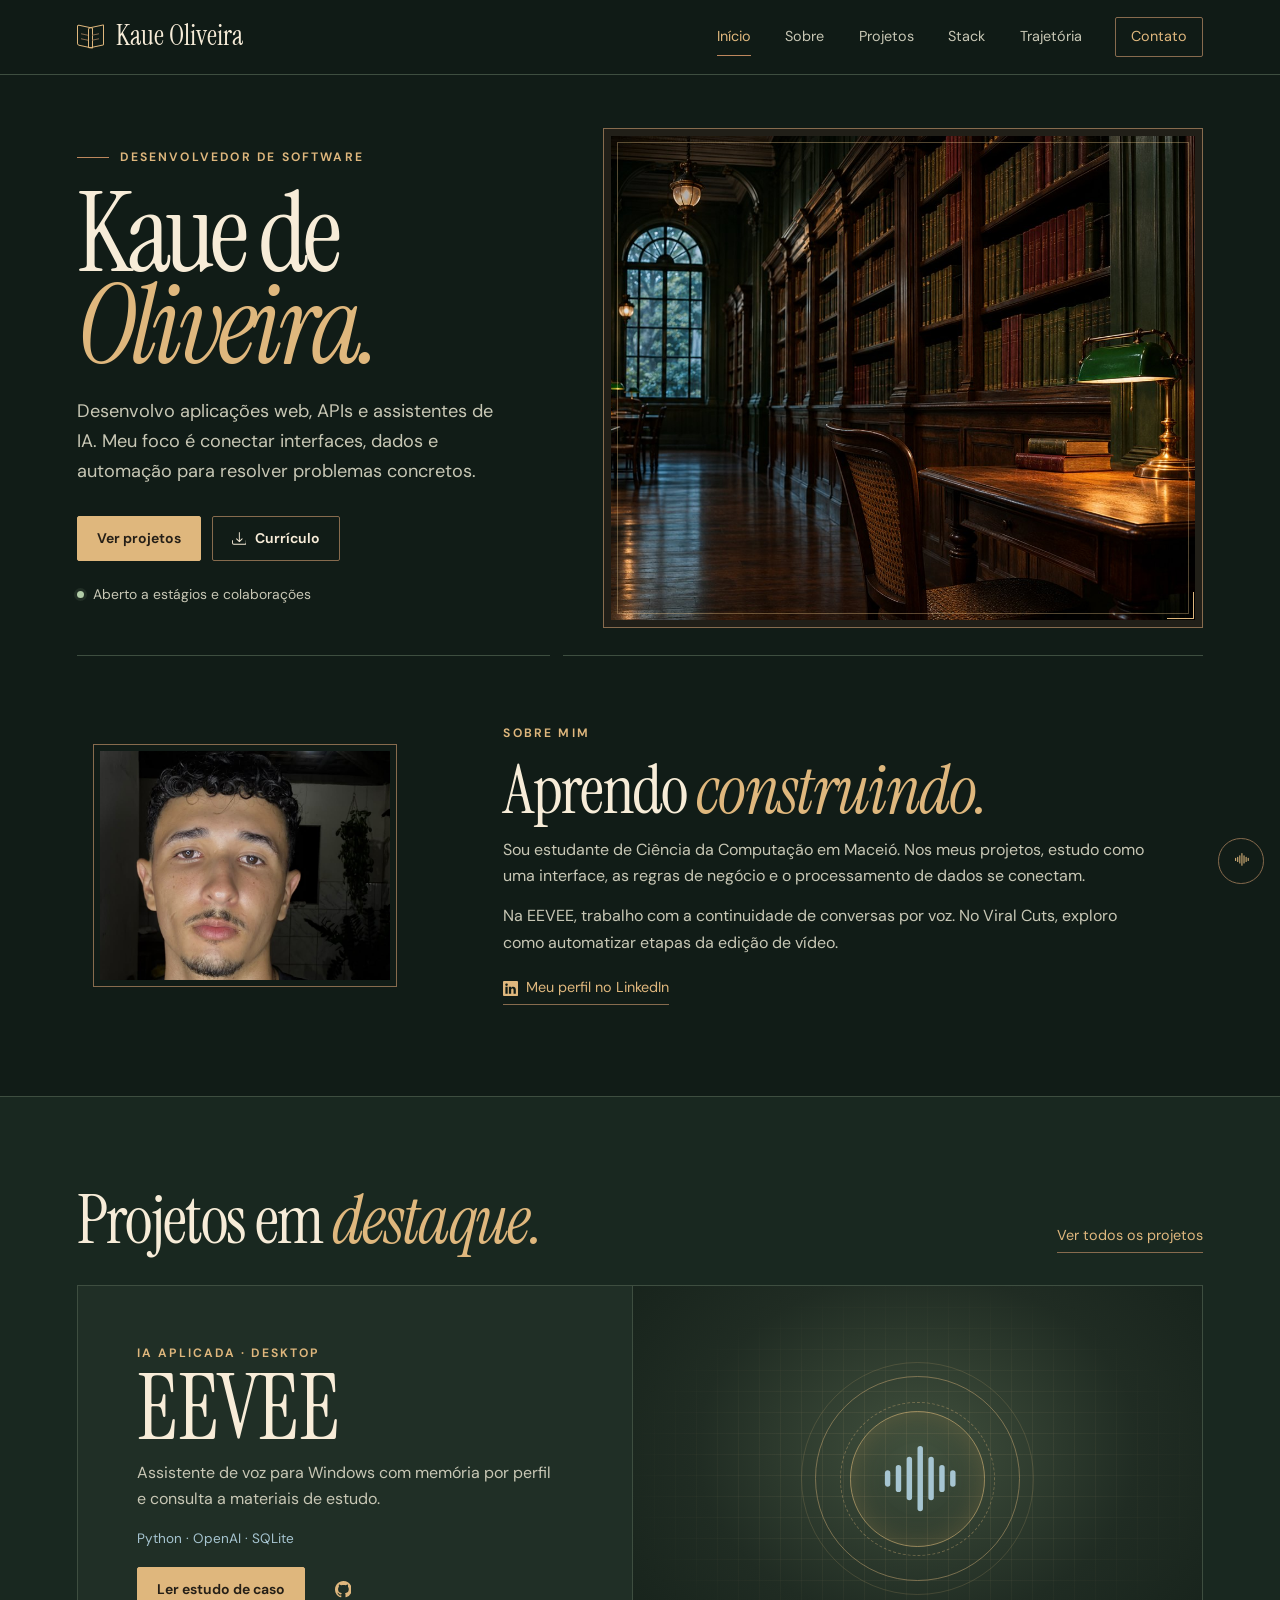
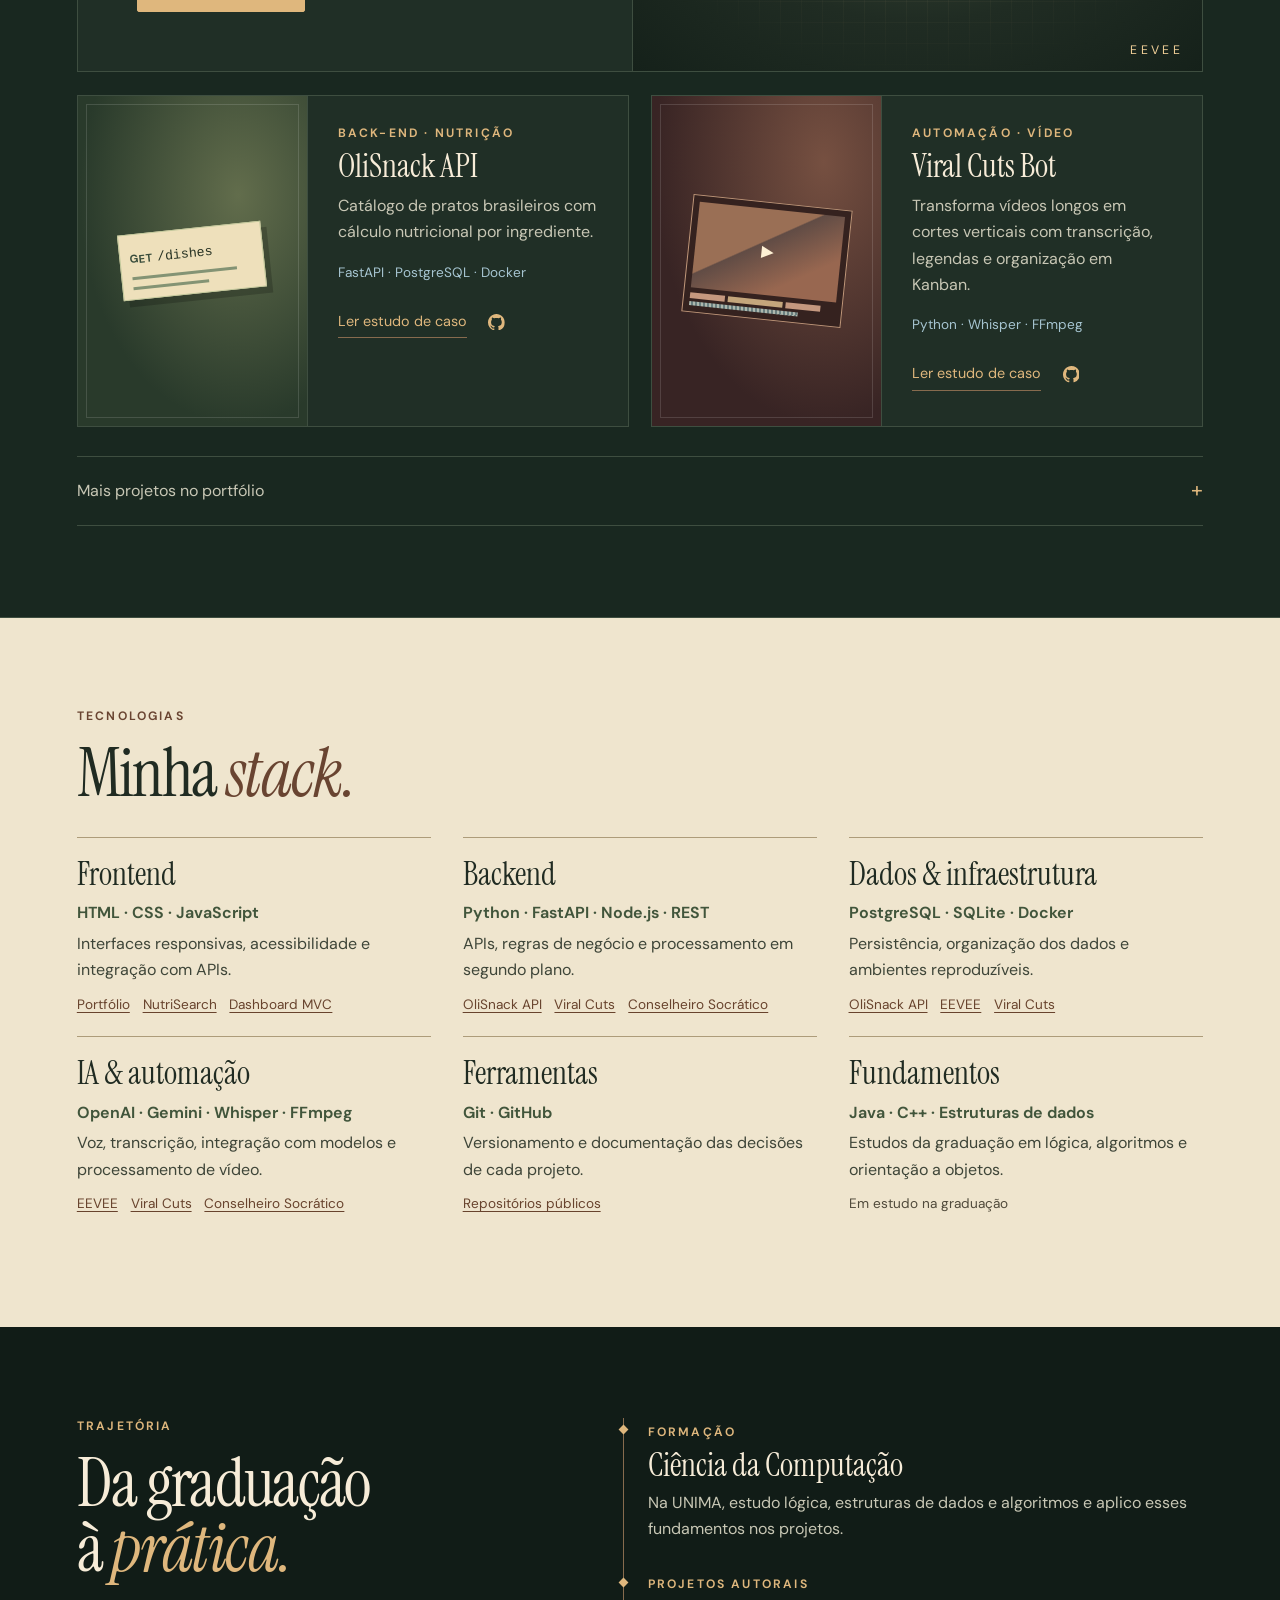
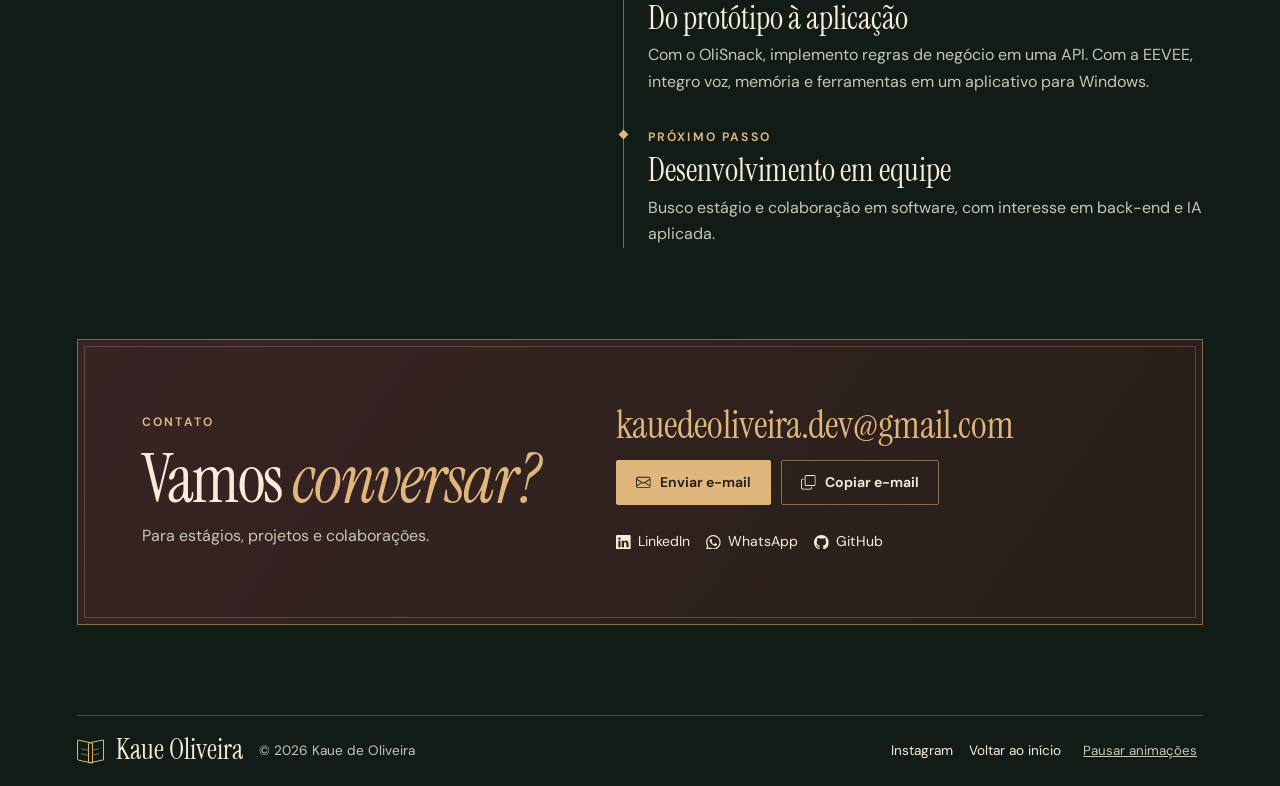
==== commit e989fd2c: "feat: redesenha portfolio com a identidade Biblioteca" ====
--- a/index.html
+++ b/index.html
@@ -3,7 +3,7 @@
 <head>
   <meta charset="UTF-8">
   <meta name="viewport" content="width=device-width, initial-scale=1.0">
-  <meta name="theme-color" content="#18121f">
+  <meta name="theme-color" content="#111c17">
   <meta name="description" content="Kaue Oliveira — Desenvolvedor de Software. Aplicações web, APIs, inteligência artificial e automação. Conheça os projetos e entre em contato.">
   <meta property="og:title" content="Kaue Oliveira — Portfólio | Desenvolvedor de Software">
   <meta property="og:description" content="Aplicações web, APIs e inteligência artificial. Conheça a EEVEE e os projetos de Kaue Oliveira, estudante de Ciência da Computação.">
@@ -12,7 +12,7 @@
   <link rel="icon" href="assets/icons/favicon.svg" type="image/svg+xml">
   <link rel="preconnect" href="https://fonts.googleapis.com">
   <link rel="preconnect" href="https://fonts.gstatic.com" crossorigin>
-  <link href="https://fonts.googleapis.com/css2?family=DM+Sans:wght@400;500;600;700&family=Spectral:ital,wght@0,400;0,500;0,600;1,400;1,500&display=swap" rel="stylesheet">
+  <link href="https://fonts.googleapis.com/css2?family=DM+Sans:wght@400;500;600;700&amp;family=Instrument+Serif:ital@0;1&amp;display=swap" rel="stylesheet">
   <link rel="stylesheet" href="assets/css/main.css">
   <script src="assets/js/main.js" defer></script>
   <script src="assets/js/guide.js" defer></script>
@@ -42,40 +42,236 @@
     <symbol id="ui-x-lg" viewBox="0 0 16 16"><path d="M2.146 2.854a.5.5 0 1 1 .708-.708L8 7.293l5.146-5.147a.5.5 0 0 1 .708.708L8.707 8l5.147 5.146a.5.5 0 0 1-.708.708L8 8.707l-5.146 5.147a.5.5 0 0 1-.708-.708L7.293 8z"/></symbol>
   </svg>
 
-  <a class="skip-link" href="#main">Pular para o conteúdo</a>
-<header class="site-header"><div class="container masthead">
-<a class="brand" href="#home"><span class="compass" aria-hidden="true"></span>Kaue Oliveira</a>
-<button class="menu-toggle" aria-expanded="false" aria-controls="navigation" hidden>Menu</button>
-<nav id="navigation" aria-label="Navegação principal"><a href="#home" aria-current="location">Início</a><a href="#projects">Projetos</a><a href="#about">Sobre mim</a><a href="#skills">Stack</a><a href="#journey">Trajetória</a><a class="nav-contact" href="#contact"><svg class="icon" aria-hidden="true" focusable="false"><use href="#ui-envelope"></use></svg> Contato</a></nav>
-</div></header>
+<a class="skip-link" href="#main">Pular para o conteúdo</a>
+<header class="site-header">
+  <div class="container masthead">
+    <a class="brand" href="#home"><span class="book-mark" aria-hidden="true"></span>Kaue Oliveira</a>
+    <button class="menu-toggle" type="button" aria-expanded="false" aria-controls="navigation" hidden>Menu</button>
+    <nav id="navigation" aria-label="Navegação principal">
+      <a href="#home" aria-current="location" class="nav-home">Início</a>
+      <a href="#about">Sobre</a>
+      <a href="#projects">Projetos</a>
+      <a href="#skills">Stack</a>
+      <a href="#journey">Trajetória</a>
+      <a href="#contact" class="nav-contact">Contato</a>
+    </nav>
+  </div>
+</header>
 <main id="main">
-<section class="hero" id="home" aria-labelledby="hero-title">
-<picture class="hero-art"><source media="(max-width: 600px)" srcset="assets/images/observatorio-mobile.jpg"><img src="assets/images/observatorio.jpg" alt="" fetchpriority="high" width="1600" height="900"></picture>
-<div class="hero-shadow"></div>
-<div class="container hero-shell"><div class="hero-copy">
-<p class="eyebrow hero-kicker"><span></span> Desenvolvedor de software</p>
-<h1 id="hero-title">Kaue <em>Oliveira</em><b>.</b></h1>
-<p class="hero-intro">Desenvolvo aplicações web, APIs e assistentes de IA. Gosto de entender o que acontece entre uma boa interface e o código que a sustenta.</p>
-<div class="actions"><a class="button primary" href="#projects">Explorar projetos</a><a class="button secondary" href="assets/docs/kaue-oliveira-curriculo.pdf" download><svg class="icon" aria-hidden="true" focusable="false"><use href="#ui-download"></use></svg> Currículo</a></div>
-</div></div>
-<div class="hero-foot"><div class="container hero-meta"><a href="#contact" class="availability"><i></i> Aberto a oportunidades</a><div class="social"><a href="https://github.com/KaueSun"><svg class="icon" aria-hidden="true" focusable="false"><use href="#ui-github"></use></svg> GitHub</a><span></span><a href="https://www.linkedin.com/in/kaue-oliveira-20b35b358"><svg class="icon" aria-hidden="true" focusable="false"><use href="#ui-linkedin"></use></svg> LinkedIn</a></div></div></div>
-</section>
-<section class="container section" id="projects" aria-labelledby="projects-title"><header class="section-head"><div><p class="eyebrow">Seleção de trabalhos</p><h2 id="projects-title">Projetos em <em>destaque</em></h2></div><a class="archive-link" href="#archive">Ver outros projetos</a></header>
-<div class="works"><article class="work-card" aria-labelledby="eevee-title"><a class="art art-eevee" href="projects/eevee/index.html" aria-label="Conhecer EEVEE"><div class="art-design" aria-hidden="true"><div class="aura-ring"></div><div class="wave"><i style="--bar:10%"></i><i style="--bar:13%"></i><i style="--bar:14%"></i><i style="--bar:12%"></i><i style="--bar:11%"></i><i style="--bar:12%"></i><i style="--bar:12%"></i><i style="--bar:12%"></i><i style="--bar:19%"></i><i style="--bar:27%"></i><i style="--bar:24%"></i><i style="--bar:19%"></i><i style="--bar:35%"></i><i style="--bar:35%"></i><i style="--bar:19%"></i><i style="--bar:22%"></i><i style="--bar:18%"></i><i style="--bar:22%"></i><i style="--bar:19%"></i><i style="--bar:43%"></i><i style="--bar:55%"></i><i style="--bar:34%"></i><i style="--bar:40%"></i><i style="--bar:61%"></i><i style="--bar:46%"></i><i style="--bar:17%"></i><i style="--bar:28%"></i><i style="--bar:18%"></i><i style="--bar:22%"></i><i style="--bar:24%"></i><i style="--bar:42%"></i><i style="--bar:41%"></i><i style="--bar:18%"></i><i style="--bar:34%"></i><i style="--bar:37%"></i><i style="--bar:23%"></i><i style="--bar:15%"></i><i style="--bar:16%"></i><i style="--bar:12%"></i><i style="--bar:12%"></i><i style="--bar:15%"></i><i style="--bar:18%"></i><i style="--bar:15%"></i><i style="--bar:11%"></i><i style="--bar:14%"></i><i style="--bar:13%"></i><i style="--bar:10%"></i></div></div></a><div class="work-body"><p class="category">Inteligência artificial</p><h3 id="eevee-title"><a href="projects/eevee/index.html">EEVEE</a></h3><p>Assistente de voz para Windows com memória por perfil e consulta a materiais de estudo.</p><div class="work-stack">Python · OpenAI · SQLite</div><div class="work-links"><a href="projects/eevee/index.html">Estudo de caso</a><a href="https://github.com/KaueSun/Eevee-assistant" aria-label="Repositório de EEVEE no GitHub"><svg class="icon" aria-hidden="true" focusable="false"><use href="#ui-github"></use></svg></a></div></div></article>
-<article class="work-card" aria-labelledby="olisnack-title"><a class="art art-olisnack" href="projects/olisnack/index.html" aria-label="Conhecer OliSnack API"><div class="art-design" aria-hidden="true"><div class="recipe"><span class="recipe-head"><b>OliSnack</b><small>API</small></span><span class="endpoint"><b>GET</b> /dishes</span><span class="code-row"></span><span class="code-row"></span><span class="code-row"></span></div></div></a><div class="work-body"><p class="category">Back-end</p><h3 id="olisnack-title"><a href="projects/olisnack/index.html">OliSnack API</a></h3><p>Uma API que traduz ingredientes e receitas regionais brasileiras em dados nutricionais.</p><div class="work-stack">FastAPI · PostgreSQL · Docker</div><div class="work-links"><a href="projects/olisnack/index.html">Estudo de caso</a><a href="https://github.com/KaueSun/OliSnack-API" aria-label="Repositório de OliSnack API no GitHub"><svg class="icon" aria-hidden="true" focusable="false"><use href="#ui-github"></use></svg></a></div></div></article>
-<article class="work-card" aria-labelledby="viral-bot-title"><a class="art art-viral-cuts" href="projects/viral-cuts/index.html" aria-label="Conhecer Viral Cuts Bot"><div class="art-design" aria-hidden="true"><div class="clip-editor"><div class="clip-view"><span>▶</span></div><div class="timeline"><i></i><i></i><i></i><i></i></div><div class="audio-track"></div></div></div></a><div class="work-body"><p class="category">Automação</p><h3 id="viral-bot-title"><a href="projects/viral-cuts/index.html">Viral Cuts Bot</a></h3><p>De vídeos longos a cortes verticais com transcrição, legendas e organização por etapa.</p><div class="work-stack">Python · Whisper · FFmpeg</div><div class="work-links"><a href="projects/viral-cuts/index.html">Estudo de caso</a><a href="https://github.com/KaueSun/Viral-bot" aria-label="Repositório de Viral Cuts Bot no GitHub"><svg class="icon" aria-hidden="true" focusable="false"><use href="#ui-github"></use></svg></a></div></div></article></div>
-<details id="archive" class="archive"><summary>Outros projetos <span class="plus" aria-hidden="true"></span></summary><div class="archive-grid"><article><h3 id="estoque-title">Sistema de estoque</h3><p class="repository-description">Protótipo de gerenciamento de produtos com operações CRUD e simulação de permissões para administrador e usuário.</p><a class="repository-action" href="https://github.com/KaueSun/sistema-de-estoque" target="_blank" rel="noopener noreferrer" aria-label="Ver Sistema de estoque no GitHub"><svg class="icon icon-github" width="18" height="18" viewBox="0 0 16 16" aria-hidden="true" focusable="false"><use href="#ui-github"></use></svg> Ver repositório</a></article>
-<article><h3 id="nutrisearch-title">NutriSearch</h3><p class="repository-description">Consulta de alimentos e informações nutricionais pela API USDA, com exibição de calorias, proteínas, carboidratos e gorduras.</p><a class="repository-action" href="https://github.com/KaueSun/Sistema-de-Consulta-de-Calorias" target="_blank" rel="noopener noreferrer" aria-label="Ver NutriSearch no GitHub"><svg class="icon icon-github" width="18" height="18" viewBox="0 0 16 16" aria-hidden="true" focusable="false"><use href="#ui-github"></use></svg> Ver repositório</a></article>
-<article><h3 id="dashboard-title">Dashboard de comunicação</h3><p class="repository-description">Dashboard de comunicação interna que reúne usuários, publicações e comentários a partir da API JSONPlaceholder.</p><a class="repository-action" href="https://github.com/KaueSun/dashboard-comunicacao-interna" target="_blank" rel="noopener noreferrer" aria-label="Ver Dashboard de comunicação no GitHub"><svg class="icon icon-github" width="18" height="18" viewBox="0 0 16 16" aria-hidden="true" focusable="false"><use href="#ui-github"></use></svg> Ver repositório</a></article>
-<article><h3 id="socratico-title">Conselheiro Socrático</h3><p class="repository-description">Aplicação de terminal que usa Google Gemini e engenharia de prompts para responder a dilemas com diferentes personas filosóficas.</p><a class="repository-action" href="https://github.com/KaueSun/Api-gemini" target="_blank" rel="noopener noreferrer" aria-label="Ver Conselheiro Socrático no GitHub"><svg class="icon icon-github" width="18" height="18" viewBox="0 0 16 16" aria-hidden="true" focusable="false"><use href="#ui-github"></use></svg> Ver repositório</a></article><article><h3 id="portfolio-title">Este portfólio</h3><p>Design responsivo e interações acessíveis com HTML, CSS e JavaScript.</p><a href="https://github.com/KaueSun/portfolio">Ver repositório</a></article></div></details></section>
-<section id="about" class="band"><div class="section container about"><figure class="portrait"><img src="assets/images/profile.jpg" alt="Kaue Oliveira" width="900" height="1600" loading="lazy"></figure><div><p class="eyebrow">Sobre mim</p><h2>Aprendo <em>construindo.</em></h2><p>Sou Kaue de Oliveira, estudante de Ciência da Computação em Maceió. Desenvolvo aplicações que conectam interfaces, dados e serviços para resolver problemas concretos.</p><p>Na EEVEE, trabalho com a continuidade de uma conversa por voz. No Viral Cuts, exploro como o código pode ajudar na edição de vídeo. Esses projetos me levam a estudar como áudio, dados e interfaces funcionam juntos.</p><a class="archive-link" href="assets/docs/kaue-oliveira-curriculo.pdf" download><svg class="icon" aria-hidden="true" focusable="false"><use href="#ui-download"></use></svg> Baixar currículo</a></div></div></section>
-<section id="skills" class="section container"><p class="eyebrow">Tecnologias</p><h2>Minha <em>stack</em></h2><div class="skill-grid">
-<article class="skill-card reveal"><h3>Frontend</h3><p class="skill-stack">HTML · CSS · JavaScript</p><p>Interfaces responsivas, acessibilidade e integração com APIs.</p><div class="skill-evidence"><a href="#portfolio-title">Portfólio <svg class="icon icon-arrow-right" width="18" height="18" viewBox="0 0 16 16" aria-hidden="true" focusable="false"><use href="#ui-arrow-right"></use></svg></a><a href="#nutrisearch-title">NutriSearch <svg class="icon icon-arrow-right" width="18" height="18" viewBox="0 0 16 16" aria-hidden="true" focusable="false"><use href="#ui-arrow-right"></use></svg></a><a href="#dashboard-title">Dashboard MVC <svg class="icon icon-arrow-right" width="18" height="18" viewBox="0 0 16 16" aria-hidden="true" focusable="false"><use href="#ui-arrow-right"></use></svg></a></div></article>
-<article class="skill-card reveal"><h3>Backend</h3><p class="skill-stack">Python · FastAPI · Node.js · REST</p><p>APIs, regras de negócio e processamento em segundo plano.</p><div class="skill-evidence"><a href="projects/olisnack/index.html">OliSnack API <svg class="icon icon-arrow-right" width="18" height="18" viewBox="0 0 16 16" aria-hidden="true" focusable="false"><use href="#ui-arrow-right"></use></svg></a><a href="projects/viral-cuts/index.html">Viral Cuts <svg class="icon icon-arrow-right" width="18" height="18" viewBox="0 0 16 16" aria-hidden="true" focusable="false"><use href="#ui-arrow-right"></use></svg></a><a href="#socratico-title">Conselheiro Socrático <svg class="icon icon-arrow-right" width="18" height="18" viewBox="0 0 16 16" aria-hidden="true" focusable="false"><use href="#ui-arrow-right"></use></svg></a></div></article>
-<article class="skill-card reveal"><h3>Dados & infraestrutura</h3><p class="skill-stack">PostgreSQL · SQLite · Docker</p><p>Persistência, organização dos dados e ambientes reproduzíveis.</p><div class="skill-evidence"><a href="projects/olisnack/index.html">OliSnack API <svg class="icon icon-arrow-right" width="18" height="18" viewBox="0 0 16 16" aria-hidden="true" focusable="false"><use href="#ui-arrow-right"></use></svg></a><a href="projects/eevee/index.html">EEVEE <svg class="icon icon-arrow-right" width="18" height="18" viewBox="0 0 16 16" aria-hidden="true" focusable="false"><use href="#ui-arrow-right"></use></svg></a><a href="projects/viral-cuts/index.html">Viral Cuts <svg class="icon icon-arrow-right" width="18" height="18" viewBox="0 0 16 16" aria-hidden="true" focusable="false"><use href="#ui-arrow-right"></use></svg></a></div></article>
-<article class="skill-card reveal"><h3>IA & automação</h3><p class="skill-stack">OpenAI · Gemini · Whisper · FFmpeg</p><p>Voz, transcrição, integração com modelos e processamento de vídeo.</p><div class="skill-evidence"><a href="projects/eevee/index.html">EEVEE <svg class="icon icon-arrow-right" width="18" height="18" viewBox="0 0 16 16" aria-hidden="true" focusable="false"><use href="#ui-arrow-right"></use></svg></a><a href="projects/viral-cuts/index.html">Viral Cuts <svg class="icon icon-arrow-right" width="18" height="18" viewBox="0 0 16 16" aria-hidden="true" focusable="false"><use href="#ui-arrow-right"></use></svg></a><a href="#socratico-title">Conselheiro Socrático <svg class="icon icon-arrow-right" width="18" height="18" viewBox="0 0 16 16" aria-hidden="true" focusable="false"><use href="#ui-arrow-right"></use></svg></a></div></article>
-<article class="skill-card reveal"><h3>Ferramentas</h3><p class="skill-stack">Git · GitHub</p><p>Versionamento e documentação das decisões de cada projeto.</p><div class="skill-evidence"><a href="https://github.com/KaueSun?tab=repositories"><svg class="icon icon-github" width="18" height="18" viewBox="0 0 16 16" aria-hidden="true" focusable="false"><use href="#ui-github"></use></svg> Repositórios públicos</a></div></article>
-<article class="skill-card reveal"><h3>Fundamentos</h3><p class="skill-stack">Java · C++ · Estruturas de dados</p><p>Estudos da graduação em lógica, algoritmos e orientação a objetos.</p><div class="skill-evidence"><span>Em estudo na graduação</span></div></article></div></section>
-<section id="journey" class="band"><div class="container section journey"><div><p class="eyebrow">Trajetória</p><h2>Da graduação<br>à <em>prática.</em></h2></div><ol><li><small>Formação</small><h3>Ciência da Computação</h3><p>Na UNIMA, estudo lógica, estruturas de dados e algoritmos. São a base para as decisões que tomo nos meus projetos.</p></li><li><small>Projetos autorais</small><h3>Do protótipo à aplicação</h3><p>Com o OliSnack, aplico regras de negócio em uma API. Com a EEVEE, integro voz, memória e ferramentas em um aplicativo para Windows.</p></li><li><small>Próximo passo</small><h3>Desenvolvimento em equipe</h3><p>Busco estágio e colaboração em projetos de desenvolvimento de software, com interesse especial em back-end e IA aplicada.</p></li></ol></div></section>
-<section id="contact" class="container section contact"><p class="eyebrow">Contato</p><h2>Vamos <em>conversar?</em></h2><p>Para estágios, projetos e colaborações.</p><a class="email" href="mailto:kauedeoliveira.dev@gmail.com">kauedeoliveira.dev@gmail.com</a><div class="actions"><a class="button primary" href="mailto:kauedeoliveira.dev@gmail.com"><svg class="icon" aria-hidden="true" focusable="false"><use href="#ui-envelope"></use></svg> Enviar e-mail</a><button class="button secondary copy-email" data-email="kauedeoliveira.dev@gmail.com" hidden><svg class="icon" aria-hidden="true" focusable="false"><use href="#ui-copy"></use></svg> Copiar e-mail</button></div><p class="copy-status" role="status"></p><div class="contact-socials"><a href="https://www.linkedin.com/in/kaue-oliveira-20b35b358" target="_blank" rel="noopener noreferrer"><svg class="icon icon-linkedin" width="18" height="18" viewBox="0 0 16 16" aria-hidden="true" focusable="false"><use href="#ui-linkedin"></use></svg> LinkedIn</a><a href="https://wa.me/5582987436200" target="_blank" rel="noopener noreferrer"><svg class="icon icon-whatsapp" width="18" height="18" viewBox="0 0 16 16" aria-hidden="true" focusable="false"><use href="#ui-whatsapp"></use></svg> WhatsApp</a><a href="https://github.com/KaueSun" target="_blank" rel="noopener noreferrer"><svg class="icon icon-github" width="18" height="18" viewBox="0 0 16 16" aria-hidden="true" focusable="false"><use href="#ui-github"></use></svg> GitHub</a></div></section>
-</main><footer class="footer container"><a class="brand" href="#home"><span class="compass" aria-hidden="true"></span>Kaue Oliveira</a><p>© <span id="year">2026</span> Kaue Oliveira</p><a href="https://www.instagram.com/kaue_teixeira11/">Instagram</a><a href="#home">Voltar ao início</a><button class="motion-control" type="button" hidden>Pausar animações</button></footer></body></html>
+  <section id="home" class="hero container" aria-labelledby="hero-title">
+    <div class="hero-copy">
+      <p class="eyebrow"><span></span>Desenvolvedor de software</p>
+      <h1 id="hero-title">Kaue de<br><em>Oliveira.</em></h1>
+      <p class="hero-intro">Desenvolvo aplicações web, APIs e assistentes de IA. Meu foco é conectar interfaces, dados e automação para resolver problemas concretos.</p>
+      <div class="actions">
+        <a class="button primary" href="#projects">Ver projetos</a>
+        <a class="button secondary" href="assets/docs/kaue-oliveira-curriculo.pdf" download><svg class="icon" aria-hidden="true" focusable="false"><use href="#ui-download"></use></svg> Currículo</a>
+      </div>
+      <a class="availability" href="#contact"><i aria-hidden="true"></i>Aberto a estágios e colaborações</a>
+    </div>
+    <figure class="hero-plate">
+      <picture>
+        <source media="(max-width: 640px)" srcset="assets/images/biblioteca-compacta.jpg">
+        <img src="assets/images/biblioteca.jpg" alt="" width="1320" height="880" fetchpriority="high">
+      </picture>
+      <span class="plate-key" aria-hidden="true"></span>
+    </figure>
+    <div class="hero-rule" aria-hidden="true"></div>
+  </section>
+
+  <section id="about" class="container section about" aria-labelledby="about-title">
+    <figure class="portrait"><img src="assets/images/profile.jpg" width="900" height="1600" alt="Kaue de Oliveira" loading="lazy"></figure>
+    <div class="about-content">
+      <p class="eyebrow">Sobre mim</p>
+      <h2 id="about-title">Aprendo <em>construindo.</em></h2>
+      <p>Sou estudante de Ciência da Computação em Maceió. Nos meus projetos, estudo como uma interface, as regras de negócio e o processamento de dados se conectam.</p>
+      <p>Na EEVEE, trabalho com a continuidade de conversas por voz. No Viral Cuts, exploro como automatizar etapas da edição de vídeo.</p>
+      <a class="text-link" href="https://www.linkedin.com/in/kaue-oliveira-20b35b358"><svg class="icon" aria-hidden="true" focusable="false"><use href="#ui-linkedin"></use></svg> Meu perfil no LinkedIn</a>
+    </div>
+  </section>
+
+  <section id="projects" class="projects-band" aria-labelledby="projects-title">
+    <div class="container section">
+      <header class="section-head">
+        <h2 id="projects-title">Projetos em <em>destaque.</em></h2>
+        <a class="text-link archive-link" href="#archive">Ver todos os projetos</a>
+      </header>
+      <article class="featured" aria-labelledby="eevee-title">
+        <div class="featured-copy">
+          <p class="category">IA aplicada · Desktop</p>
+          <h3 id="eevee-title">EEVEE</h3>
+          <p>Assistente de voz para Windows com memória por perfil e consulta a materiais de estudo.</p>
+          <p class="work-stack">Python · OpenAI · SQLite</p>
+          <div class="work-links">
+            <a class="button primary" href="projects/eevee/index.html">Ler estudo de caso</a>
+            <a href="https://github.com/KaueSun/Eevee-assistant" aria-label="Repositório da EEVEE no GitHub"><svg class="icon" aria-hidden="true" focusable="false"><use href="#ui-github"></use></svg></a>
+          </div>
+        </div>
+        <div class="voice-art" aria-hidden="true">
+          <div class="voice-grid"></div>
+          <div class="voice-seal"><div class="voice-core"><svg class="icon" aria-hidden="true" focusable="false"><use href="#ui-soundwave"></use></svg></div></div>
+          <span class="voice-title">EEVEE</span>
+        </div>
+        </article>
+      <div class="work-grid">
+        <article class="work-card" aria-labelledby="olisnack-title">
+          <div class="work-art api-art" aria-hidden="true">
+            <div class="api-sample"><span class="code-verb">GET</span><code>/dishes</code><i></i><i></i></div>
+          </div>
+          <div class="work-body">
+            <p class="category">Back-end · Nutrição</p>
+            <h3 id="olisnack-title">OliSnack API</h3>
+            <p>Catálogo de pratos brasileiros com cálculo nutricional por ingrediente.</p>
+            <p class="work-stack">FastAPI · PostgreSQL · Docker</p>
+            <div class="work-links"><a class="text-link" href="projects/olisnack/index.html">Ler estudo de caso</a><a href="https://github.com/KaueSun/OliSnack-API" aria-label="Repositório do OliSnack no GitHub"><svg class="icon" aria-hidden="true" focusable="false"><use href="#ui-github"></use></svg></a></div>
+          </div>
+        </article>
+        <article class="work-card" aria-labelledby="viral-bot-title">
+          <div class="work-art video-art" aria-hidden="true">
+            <div class="video-sample"><div class="video-window"><span>▶</span></div><div class="video-timeline"><i></i><i></i><i></i></div><div class="video-audio"></div></div>
+          </div>
+          <div class="work-body">
+            <p class="category">Automação · Vídeo</p>
+            <h3 id="viral-bot-title">Viral Cuts Bot</h3>
+            <p>Transforma vídeos longos em cortes verticais com transcrição, legendas e organização em Kanban.</p>
+            <p class="work-stack">Python · Whisper · FFmpeg</p>
+            <div class="work-links"><a class="text-link" href="projects/viral-cuts/index.html">Ler estudo de caso</a><a href="https://github.com/KaueSun/Viral-bot" aria-label="Repositório do Viral Cuts no GitHub"><svg class="icon" aria-hidden="true" focusable="false"><use href="#ui-github"></use></svg></a></div>
+          </div>
+        </article>
+      </div>
+      <details id="archive" class="archive">
+        <summary>Mais projetos no portfólio <span class="plus" aria-hidden="true"></span></summary>
+        <div class="archive-grid">
+          <article>
+            <h3 id="estoque-title">Sistema de estoque</h3>
+            <p class="repository-description">Protótipo de gerenciamento de produtos com operações CRUD e simulação de permissões para administrador e usuário.</p>
+            <a class="repository-action" href="https://github.com/KaueSun/sistema-de-estoque" target="_blank" rel="noopener noreferrer" aria-label="Ver Sistema de estoque no GitHub"><svg class="icon icon-github" width="18" height="18" viewBox="0 0 16 16" aria-hidden="true" focusable="false"><use href="#ui-github"></use></svg> Ver repositório</a>
+          </article>
+
+          <article>
+            <h3 id="nutrisearch-title">NutriSearch</h3>
+            <p class="repository-description">Consulta de alimentos e informações nutricionais pela API USDA, com exibição de calorias, proteínas, carboidratos e gorduras.</p>
+            <a class="repository-action" href="https://github.com/KaueSun/Sistema-de-Consulta-de-Calorias" target="_blank" rel="noopener noreferrer" aria-label="Ver NutriSearch no GitHub"><svg class="icon icon-github" width="18" height="18" viewBox="0 0 16 16" aria-hidden="true" focusable="false"><use href="#ui-github"></use></svg> Ver repositório</a>
+          </article>
+
+          <article>
+            <h3 id="dashboard-title">Dashboard de comunicação</h3>
+            <p class="repository-description">Dashboard de comunicação interna que reúne usuários, publicações e comentários a partir da API JSONPlaceholder.</p>
+            <a class="repository-action" href="https://github.com/KaueSun/dashboard-comunicacao-interna" target="_blank" rel="noopener noreferrer" aria-label="Ver Dashboard de comunicação no GitHub"><svg class="icon icon-github" width="18" height="18" viewBox="0 0 16 16" aria-hidden="true" focusable="false"><use href="#ui-github"></use></svg> Ver repositório</a>
+          </article>
+
+          <article>
+            <h3 id="socratico-title">Conselheiro Socrático</h3>
+            <p class="repository-description">Aplicação de terminal que usa Google Gemini e engenharia de prompts para responder a dilemas com diferentes personas filosóficas.</p>
+            <a class="repository-action" href="https://github.com/KaueSun/Api-gemini" target="_blank" rel="noopener noreferrer" aria-label="Ver Conselheiro Socrático no GitHub"><svg class="icon icon-github" width="18" height="18" viewBox="0 0 16 16" aria-hidden="true" focusable="false"><use href="#ui-github"></use></svg> Ver repositório</a>
+          </article>
+          <article>
+            <h3 id="portfolio-title">Este portfólio</h3>
+            <p>Design responsivo e interações acessíveis com HTML, CSS e JavaScript.</p>
+            <a href="https://github.com/KaueSun/portfolio">Ver repositório</a>
+          </article>
+        </div>
+      </details>
+    </div>
+  </section>
+  <section id="skills" class="skills-band" aria-labelledby="skills-title">
+    <div class="container section">
+      <p class="eyebrow">Tecnologias</p>
+      <h2 id="skills-title">Minha <em>stack.</em></h2>
+      <div class="skill-grid">
+        <article class="skill-card">
+        <h3>Frontend</h3>
+        <p class="skill-stack">HTML · CSS · JavaScript</p>
+        <p>Interfaces responsivas, acessibilidade e integração com APIs.</p>
+        <div class="skill-evidence"><a href="#portfolio-title">Portfólio</a><a href="#nutrisearch-title">NutriSearch</a><a href="#dashboard-title">Dashboard MVC</a></div>
+        </article>
+        <article class="skill-card">
+        <h3>Backend</h3>
+        <p class="skill-stack">Python · FastAPI · Node.js · REST</p>
+        <p>APIs, regras de negócio e processamento em segundo plano.</p>
+        <div class="skill-evidence"><a href="projects/olisnack/index.html">OliSnack API</a><a href="projects/viral-cuts/index.html">Viral Cuts</a><a href="#socratico-title">Conselheiro Socrático</a></div>
+        </article>
+        <article class="skill-card">
+        <h3>Dados &amp; infraestrutura</h3>
+        <p class="skill-stack">PostgreSQL · SQLite · Docker</p>
+        <p>Persistência, organização dos dados e ambientes reproduzíveis.</p>
+        <div class="skill-evidence"><a href="projects/olisnack/index.html">OliSnack API</a><a href="projects/eevee/index.html">EEVEE</a><a href="projects/viral-cuts/index.html">Viral Cuts</a></div>
+        </article>
+        <article class="skill-card">
+        <h3>IA &amp; automação</h3>
+        <p class="skill-stack">OpenAI · Gemini · Whisper · FFmpeg</p>
+        <p>Voz, transcrição, integração com modelos e processamento de vídeo.</p>
+        <div class="skill-evidence"><a href="projects/eevee/index.html">EEVEE</a><a href="projects/viral-cuts/index.html">Viral Cuts</a><a href="#socratico-title">Conselheiro Socrático</a></div>
+        </article>
+        <article class="skill-card">
+        <h3>Ferramentas</h3>
+        <p class="skill-stack">Git · GitHub</p>
+        <p>Versionamento e documentação das decisões de cada projeto.</p>
+        <div class="skill-evidence"><a href="https://github.com/KaueSun?tab=repositories"> Repositórios públicos</a></div>
+        </article>
+        <article class="skill-card">
+        <h3>Fundamentos</h3>
+        <p class="skill-stack">Java · C++ · Estruturas de dados</p>
+        <p>Estudos da graduação em lógica, algoritmos e orientação a objetos.</p>
+        <div class="skill-evidence"><span>Em estudo na graduação</span></div>
+        </article>
+      </div>
+    </div>
+  </section>
+
+  <section id="journey" class="container section journey" aria-labelledby="journey-title">
+    <div>
+      <p class="eyebrow">Trajetória</p>
+      <h2 id="journey-title">Da graduação<br>à <em>prática.</em></h2>
+    </div>
+    <ol>
+      <li>
+        <small>Formação</small>
+        <h3>Ciência da Computação</h3>
+        <p>Na UNIMA, estudo lógica, estruturas de dados e algoritmos e aplico esses fundamentos nos projetos.</p>
+      </li>
+      <li>
+        <small>Projetos autorais</small>
+        <h3>Do protótipo à aplicação</h3>
+        <p>Com o OliSnack, implemento regras de negócio em uma API. Com a EEVEE, integro voz, memória e ferramentas em um aplicativo para Windows.</p>
+      </li>
+      <li>
+        <small>Próximo passo</small>
+        <h3>Desenvolvimento em equipe</h3>
+        <p>Busco estágio e colaboração em software, com interesse em back-end e IA aplicada.</p>
+      </li>
+    </ol>
+  </section>
+
+  <section id="contact" class="container section" aria-labelledby="contact-title">
+    <div class="contact-panel">
+      <div>
+        <p class="eyebrow">Contato</p>
+        <h2 id="contact-title">Vamos <em>conversar?</em></h2>
+        <p>Para estágios, projetos e colaborações.</p>
+      </div>
+      <div class="contact-actions">
+        <a class="email" href="mailto:kauedeoliveira.dev@gmail.com">kauedeoliveira.dev@gmail.com</a>
+        <div class="actions">
+          <a class="button primary" href="mailto:kauedeoliveira.dev@gmail.com"><svg class="icon" aria-hidden="true" focusable="false"><use href="#ui-envelope"></use></svg> Enviar e-mail</a>
+          <button class="button secondary copy-email" type="button" data-email="kauedeoliveira.dev@gmail.com" hidden><svg class="icon" aria-hidden="true" focusable="false"><use href="#ui-copy"></use></svg> Copiar e-mail</button>
+        </div>
+        <p class="copy-status" role="status"></p>
+        <div class="contact-socials">
+        <a href="https://www.linkedin.com/in/kaue-oliveira-20b35b358" target="_blank" rel="noopener noreferrer"><svg class="icon icon-linkedin" width="18" height="18" viewBox="0 0 16 16" aria-hidden="true" focusable="false"><use href="#ui-linkedin"></use></svg> LinkedIn</a>
+        <a href="https://wa.me/5582987436200" target="_blank" rel="noopener noreferrer"><svg class="icon icon-whatsapp" width="18" height="18" viewBox="0 0 16 16" aria-hidden="true" focusable="false"><use href="#ui-whatsapp"></use></svg> WhatsApp</a>
+        <a href="https://github.com/KaueSun" target="_blank" rel="noopener noreferrer"><svg class="icon icon-github" width="18" height="18" viewBox="0 0 16 16" aria-hidden="true" focusable="false"><use href="#ui-github"></use></svg> GitHub</a>
+      </div>
+      </div>
+    </div>
+  </section>
+</main>
+<footer class="footer container">
+  <a class="brand" href="#home"><span class="book-mark" aria-hidden="true"></span>Kaue Oliveira</a>
+  <p>© <span id="year">2026</span> Kaue de Oliveira</p>
+  <a href="https://www.instagram.com/kaue_teixeira11/">Instagram</a>
+  <a href="#home">Voltar ao início</a>
+  <button class="motion-control" type="button" hidden>Pausar animações</button>
+</footer>
+</body>
+</html>
--- a/assets/css/main.css
+++ b/assets/css/main.css
@@ -1,138 +1,317 @@
-/* Shared editorial palette for the portfolio and its case studies. */
 :root {
   color-scheme: dark;
-  --page: #18121f;
-  --panel: #211a2b;
-  --band: #1e1727;
-  --ink: #f4edf3;
-  --muted: #c1b7ca;
-  --gold: #dbba88;
-  --bronze: #8e725a;
-  --blue: #a7bfdc;
-  --sage: #a9cbb6;
-  --line: #483b4b;
-  --serif: "Spectral", Georgia, serif;
+  --forest: #111c17;
+  --green: #192820;
+  --panel: #202f26;
+  --wood: #271f19;
+  --wine: #382424;
+  --bronze: #876b4e;
+  --amber: #dfb77d;
+  --copper: #bd875d;
+  --ice: #a6c5d1;
+  --ivory: #f7ecd8;
+  --muted: #c8c7b5;
+  --line: #3e4e40;
+  --paper: #efe5ce;
+  --serif: "Instrument Serif", Georgia, serif;
   --sans: "DM Sans", "Segoe UI", sans-serif;
 }
+
 * { box-sizing: border-box; }
 html { scroll-behavior: smooth; scroll-padding-top: 5.5rem; }
-body { margin: 0; background: var(--page); color: var(--ink); font: 1rem/1.65 var(--sans); }
+body { margin: 0; background: var(--forest); color: var(--ivory); font: 1rem/1.65 var(--sans); }
+[hidden] { display: none !important; }
 a { color: inherit; text-decoration: none; }
-a, button, summary { -webkit-tap-highlight-color: transparent; }
 button, summary { cursor: pointer; }
 button { font: inherit; color: inherit; }
-[hidden] { display: none !important; }
-:focus-visible { outline: 2px solid var(--blue); outline-offset: 4px; }
-::selection { background: #72577e; color: white; }
-h1,h2,h3,p,figure,dl,dd { margin: 0; }
-h1,h2,h3,.brand,.logo { font-family: var(--serif); font-weight: 400; }
-h2 { font-size: clamp(2.45rem,4.2vw,4.15rem); line-height: 1.09; letter-spacing: -.05em; }
-h2 em { font-weight: 400; color: #dfcddd; }
-h3 { font-size: 1.75rem; line-height: 1.2; letter-spacing: -.04em; }
+:focus-visible { outline: 2px solid var(--ice); outline-offset: 4px; }
+::selection { background: var(--amber); color: #211b14; }
+h1, h2, h3, p, figure, dl, dd { margin: 0; }
+h1, h2, h3, .brand, .logo { font-family: var(--serif); font-weight: 400; }
+h1 { font-size: clamp(4.25rem, 8.6vw, 9.8rem); letter-spacing: -.047em; line-height: .84; }
+h1 em, h2 em { font-weight: 400; color: var(--amber); }
+h2 { font-size: clamp(2.9rem, 5.2vw, 5.1rem); letter-spacing: -.025em; line-height: .98; }
+h3 { font-size: 2rem; line-height: 1.05; }
 p { color: var(--muted); }
 .icon-sprite { position: absolute; width: 0; height: 0; overflow: hidden; }
-.icon { width: 1.05em; height: 1.05em; fill: currentColor; flex: none; vertical-align: -.12em; }
-.container { width: min(87%,80rem); margin-inline: auto; }
-.section { padding-block: clamp(3.6rem,5.5vw,6rem); }
-.eyebrow,.category,.journey small { font: 600 .76rem/1.4 var(--sans); letter-spacing: .17em; text-transform: uppercase; color: var(--gold); }
-.eyebrow { display: flex; align-items: center; gap: .8rem; margin-bottom: .9rem; }
-.eyebrow::before { content: ""; width: 1.9rem; height: 1px; background: var(--bronze); }
-.skip-link { position: fixed; top: .6rem; left: .6rem; transform: translateY(-160%); z-index: 20; padding: .7rem 1rem; background: var(--ink); color: var(--page); }
+.icon { width: 1.05em; height: 1.05em; fill: currentColor; flex: none; vertical-align: -.13em; }
+.container { width: min(88%, 77rem); margin-inline: auto; }
+.section { padding-block: clamp(3.7rem, 7.1vw, 7rem); }
+.eyebrow, .category, .journey small {
+  color: var(--amber);
+  font: 650 .76rem/1.4 var(--sans);
+  text-transform: uppercase;
+  letter-spacing: .18em;
+}
+.eyebrow { margin-bottom: 1rem; }
+.skip-link { position: fixed; z-index: 20; top: .75rem; left: .75rem; transform: translateY(-160%); padding: .65rem 1rem; background: var(--ivory); color: var(--forest); }
 .skip-link:focus { transform: none; }
-.site-header { position: sticky; z-index: 10; top: 0; background: #19131ff7; border-bottom: 1px solid var(--line); }
-.masthead,.case-header { min-height: 4.65rem; display: flex; align-items: center; justify-content: space-between; gap: 1rem; }
-.brand,.logo { display: inline-flex; align-items: center; gap: .85rem; font-size: 1.5rem; letter-spacing: -.05em; }
-.compass { display: inline-block; width: 2rem; height: 2rem; position: relative; background: var(--gold); clip-path: polygon(50% 0,57% 35%,79% 21%,65% 43%,100% 50%,65% 57%,79% 79%,57% 65%,50% 100%,43% 65%,21% 79%,35% 57%,0 50%,35% 43%,21% 21%,43% 35%); }
-.compass::after { content:""; position:absolute; inset:37%; background: var(--page); transform:rotate(45deg); }
-nav,.social,.actions,.contact-socials,.project-actions,.work-links,.footer { display:flex; align-items:center; gap:1rem; }
-nav { gap:clamp(1rem,2.3vw,2.4rem); }
-nav a,.social a,.footer>a:not(.brand),.archive-link,.text-link,.contact-socials a { font-size:.9rem; }
-nav a { position:relative; padding:.65rem 0; color:var(--muted); }
-nav a[aria-current],nav a:hover,.social a:hover,.contact-socials a:hover { color:var(--gold); }
-nav a[aria-current]::after { content:""; position:absolute; bottom:.2rem; left:calc(50% - 2px); width:4px; height:4px; background:var(--gold); transform:rotate(45deg); }
-nav .nav-contact,.menu-toggle { display:inline-flex; align-items:center; gap:.55rem; border:1px solid var(--bronze); color:var(--gold); padding:.45rem 1rem; border-radius:3px; background:transparent; }
-nav .nav-contact::after { display:none; }
-.hero { position:relative; isolation:isolate; overflow:hidden; color:#fff6ef; background:#271e38; }
-.hero-art,.hero-art img,.hero-shadow { position:absolute; inset:0; width:100%; height:100%; }
-.hero-art img { object-fit:cover; object-position:56% 51%; }
-.hero-art { z-index:-3; }
-.hero-shadow { z-index:-2; background:linear-gradient(90deg,#1a1321ee 0%,#201626dd 19%,#23182bb0 38%,#21172a38 60%,transparent 78%), linear-gradient(0deg,#1a1324e8 0%,transparent 25%); }
-.hero::after { content:""; position:absolute; pointer-events:none; inset:1rem; border:1px solid #dbba8845; z-index:-1; background:linear-gradient(var(--gold),var(--gold)) top left/28px 1px no-repeat,linear-gradient(var(--gold),var(--gold)) top left/1px 28px no-repeat,linear-gradient(var(--gold),var(--gold)) bottom right/28px 1px no-repeat,linear-gradient(var(--gold),var(--gold)) bottom right/1px 28px no-repeat; }
-.hero-shell { min-height:clamp(24rem,32vw,32rem); display:flex; align-items:center; padding-block:3.4rem 1.8rem; }
-.hero-copy { width:min(100%,36rem); animation:arrive .65s ease-out both; }
-.hero-kicker { letter-spacing:.19em; margin-bottom:1.05rem; }
-.hero-kicker span { display:none; }
-h1 { font-size:clamp(4.35rem,6.85vw,7rem); line-height:1.04; letter-spacing:-.07em; }
-h1 em { font-weight:400; }
-h1 b { font-weight:400; color:var(--gold); }
-.hero-intro { max-width:28rem; margin:1.05rem 0 1.6rem; line-height:1.65; color:#e3d9e4; font-size:1.045rem; }
-.button,.copy-email { min-height:2.85rem; display:inline-flex; justify-content:center; align-items:center; gap:.65rem; padding:.6rem 1.28rem; border-radius:3px; border:1px solid var(--bronze); font:600 .9rem/1.3 var(--sans); transition:background .2s,transform .2s,border-color .2s; }
-.primary,.button-primary { background:var(--gold); color:#231b21; border-color:var(--gold); }
-.secondary,.button-secondary { background:#20172799; color:var(--ink); }
-.button:hover { transform:translateY(-2px); border-color:#f3d4a3; }
-.primary:hover,.button-primary:hover { background:#ecd0a6; }
-.secondary:hover,.button-secondary:hover { background:#3a2e40; }
-.hero-meta { display:flex; justify-content:space-between; align-items:center; gap:1rem; padding:1.45rem 0 2.15rem; color:#e0d7e1; }
-.availability,.social a,.contact-socials a,.archive-link,.text-link,.repository-action { display:inline-flex; align-items:center; gap:.55rem; }
-.availability { font-size:.83rem; }
-.availability i { width:.47rem; height:.47rem; border-radius:50%; background:var(--sage); box-shadow:0 0 0 3px #a9cbb612; }
-.social span { width:1px; height:.85rem; background:#b89d9b60; }
-.social a { font-size:.85rem; }
-.section-head { display:flex; align-items:end; justify-content:space-between; gap:1.5rem; margin-bottom:2rem; }
-.archive-link,.text-link,.repository-action,.work-links a,.skill-evidence a,.case-source a,.archive-grid a { color:var(--gold); }
-.archive-link,.text-link { padding:.35rem 0; border-bottom:1px solid var(--bronze); }
-.works,.skill-grid { display:grid; grid-template-columns:repeat(3,minmax(0,1fr)); gap:1.35rem; }
-.work-card { min-width:0; display:flex; flex-direction:column; border:1px solid var(--line); background:var(--panel); border-radius:4px; overflow:hidden; transition:border-color .25s; }
-.work-card:is(:hover,:focus-within) { border-color:var(--bronze); }
-.art { height:clamp(10rem,14vw,14rem); position:relative; isolation:isolate; overflow:hidden; display:grid; place-items:center; border-bottom:1px solid var(--line); }
-.art::after { content:""; position:absolute; pointer-events:none; inset:.56rem; border:1px solid #fff2; }
-.art-design { position:absolute; inset:0; display:grid; place-items:center; transition:transform .35s ease; }
-.art:hover .art-design { transform:scale(1.035); }
-.art-eevee { background:radial-gradient(ellipse at center,#715d83,#453752 48%,#292132); }
-.art-eevee::before,.art-olisnack::before,.art-viral-cuts::before { content:""; position:absolute; inset:0; opacity:.38; background-image:linear-gradient(#e4d5ff14 1px,transparent 1px),linear-gradient(90deg,#e4d5ff14 1px,transparent 1px); background-size:19px 19px; }
-.aura-ring { width:7.4rem; height:7.4rem; border:1px solid #f3d5ef80; border-radius:50%; outline:1px solid #dbc2ed38; outline-offset:9px; box-shadow:inset 0 0 18px #e5c7f847,0 0 18px #e5c7f831; }
-.aura-ring::after { content:""; position:absolute; inset:12% 28%; border:1px solid #ead3f536; border-radius:50%; transform:rotate(-35deg); }
-.wave { position:absolute; display:flex; align-items:center; justify-content:center; gap:3px; inset:12% 0; }
-.wave i { width:2px; min-height:3px; height:var(--bar); background:#efe1f8; border-radius:2px; }
-.art-olisnack { background:radial-gradient(at 65% 20%,#5c7c70,#2c4c45 60%,#233c37); }
-.recipe { width:52%; min-width:9rem; padding:.7rem .9rem; border:1px solid #c6dbc09c; background:#dfe4cf; color:#304b40; border-radius:3px; transform:rotate(-6deg); box-shadow:7px 8px 0 #c4d8b444,14px 16px 0 #c4d8b41c,0 12px 22px #18312c55; }
-.recipe-head { display:flex; justify-content:space-between; align-items:center; border-bottom:1px solid #526f5d4d; padding-bottom:.3rem; }
-.recipe-head b { font:italic 1.35rem var(--serif); }.recipe-head small,.endpoint { font: .76rem monospace; }.endpoint { display:block; padding:.4rem 0; }.endpoint b { font-size:.66rem; border:1px solid #7d9c7d; padding:.12rem; }
-.code-row { display:block; width:44%; height:3px; margin:5px 0; background:#8fa38b; }.code-row:nth-last-child(2){ width:67%; }.code-row:last-child{width:54%;}
-.art-viral-cuts { background:radial-gradient(at 60% 20%,#647890,#384c65 58%,#273448); }
-.clip-editor { width:55%; max-width:14rem; padding:.45rem; border:1px solid #b7cada88; border-radius:4px; transform:rotate(6deg); background:#263446; box-shadow:8px 9px 0 #abb8cf26,0 12px 20px #14233170; }
-.clip-view { height:3.8rem; display:grid; place-items:center; background:linear-gradient(145deg,transparent 51%,#65809d 52%,#566e88 64%,transparent 65%),linear-gradient(35deg,#405974 38%,transparent 39%),linear-gradient(125deg,#aabaCA,#7286a1); }
-.clip-view span { font-size:.85rem; color:white; background:#2c344b88; border:1px solid #ffffff90; border-radius:50%; width:1.65rem; height:1.65rem; display:grid; place-items:center; padding-left:2px; }
-.timeline { display:flex; gap:3px; margin:5px 0 3px; }.timeline i { width:22%; height:7px; background:#a9b9d5; }.timeline i:nth-child(2){ width:34%;background:#9a9cb8; }.audio-track { height:5px; width:86%; background:repeating-linear-gradient(90deg,#819b9e 0 2px,#a4b9bb 2px 3px); }
-.work-body { padding:1.4rem; flex:1; display:flex; flex-direction:column; align-items:flex-start; }
-.category { font-size:.75rem; letter-spacing:.13em; }.work-card:nth-child(2) .category { color:var(--sage); }.work-card:nth-child(3) .category { color:var(--blue); }
-.work-body h3 { margin:.38rem 0 .6rem; }.work-body>p:not(.category) { margin-bottom:1rem; }
-.work-stack { font-size:.79rem; color:var(--muted); margin-top:auto; }.work-links { border-top:1px solid var(--line); margin-top:1rem; width:100%; justify-content:space-between; padding-top:.7rem; font-size:.88rem; }.work-links a { padding:.25rem 0; }
-.archive { margin-top:1.2rem; border-block:1px solid var(--line); }
-.archive summary { display:flex; align-items:center; justify-content:space-between; padding:1rem 0; list-style:none; color:var(--muted); }
-.archive summary::-webkit-details-marker { display:none; }.plus::before { content:"+"; font-size:1.4rem; color:var(--gold); }[open] .plus::before { content:"−"; }
-.archive-grid { display:grid; grid-template-columns:1fr 1fr; gap:1.25rem; padding-bottom:1.5rem; }.archive-grid article { border-left:1px solid var(--bronze); padding:.5rem 1rem; }.archive-grid p { margin:.5rem 0; }
-.band { background:var(--band); border-block:1px solid var(--line); }
-.about,.journey { display:grid; grid-template-columns:minmax(0,.75fr) minmax(0,1.25fr); align-items:center; gap:clamp(2rem,7vw,7rem); }
-.about>div { max-width:41rem; }.about p:not(.eyebrow) { margin:1rem 0; }
-.portrait { position:relative; width:min(100%,20rem); aspect-ratio:4/4.4; padding:.55rem; border:1px solid var(--bronze); margin-inline:auto; }.portrait img { display:block; width:100%; height:100%; object-fit:cover; object-position:center 38%; }
-.skill-grid { margin-top:2rem; gap:0 1.8rem; }.skill-card { border-top:1px solid var(--line); padding:1.3rem 0; }.skill-stack { color:var(--blue); margin:.6rem 0; }.skill-evidence { display:flex; flex-wrap:wrap; gap:.4rem .8rem; margin-top:.8rem; font-size:.85rem; }.skill-evidence svg { display:none; }
-.journey { align-items:start; }.journey ol { list-style:none; margin:0; padding:0; }.journey li { border-left:1px solid var(--bronze); position:relative; padding:0 0 2rem 1.5rem; }.journey li:last-child { padding-bottom:0; }.journey li::before { content:""; position:absolute; width:7px; height:7px; left:-4px; top:.5rem; background:var(--gold); transform:rotate(45deg); }.journey h3 { margin:.35rem 0; }
-.contact { text-align:center; }.contact .eyebrow,.contact .actions,.contact-socials { justify-content:center; }.contact .eyebrow::before { display:none; }.contact h2+p { margin:.9rem 0; }.email { display:inline-block; font:clamp(1.5rem,4vw,2.8rem) var(--serif); color:var(--gold); margin:.5rem 0 1.3rem; overflow-wrap:anywhere; }.contact-socials { flex-wrap:wrap; }.copy-status { font-size:.87rem; min-height:1.8rem; }
-.footer { padding-block:1.5rem; border-top:1px solid var(--line); flex-wrap:wrap; }.footer p { margin-right:auto; font-size:.85rem; }.motion-control { border:0; background:none; color:var(--muted); text-decoration:underline; font-size:.8rem; }
-.guide-launch { position:fixed; z-index:8; bottom:1rem; right:1rem; background:#271e30; border:1px solid var(--bronze); border-radius:50%; width:2.9rem; height:2.9rem; display:grid; place-items:center; color:var(--gold); }.guide-launch>span+span { position:absolute; right:110%; white-space:nowrap; background:var(--panel); border:1px solid var(--line); padding:.3rem .6rem; opacity:0; pointer-events:none; }.guide-launch:is(:hover,:focus-visible)>span+span { opacity:1; }
-.guide-dialog { width:min(92vw,31rem); max-height:85dvh; padding:1.6rem; border:1px solid var(--bronze); background:var(--panel); color:var(--ink); border-radius:5px; }.guide-dialog::backdrop { background:#0f0918bb; }.guide-header { display:flex; justify-content:space-between; gap:1rem; align-items:start; }.guide-header h2 { font-size:2rem; }.guide-close,.guide-options button { border:1px solid var(--line); border-radius:3px; background:var(--page); padding:.45rem .7rem; }.guide-options { display:grid; gap:.5rem; margin:1rem 0; }.guide-options button { text-align:left; }.guide-options button[aria-pressed=true] { border-color:var(--gold); }.guide-answer a { color:var(--gold); }.guide-disclosure { margin-top:.8rem; }body:has(dialog[open]) { overflow:hidden; }
-.case-header { border-bottom:1px solid var(--line); }.case-main { max-width:61rem; padding-block:4rem; }.case-main h1 { margin-bottom:1rem; }.case-lead { max-width:45rem; font-size:1.15rem; }.tags,.project-actions { display:flex; flex-wrap:wrap; gap:.65rem; margin:1.3rem 0; }.tags span { border:1px solid var(--line); padding:.2rem .75rem; border-radius:3px; font-size:.88rem; color:var(--muted); }.case-section { border-top:1px solid var(--line); margin-top:2.8rem; padding-top:2rem; }.case-section h2 { font-size:clamp(1.9rem,4vw,3.15rem); margin-bottom:1.25rem; }.accent { color:var(--gold); }.case-section li { margin:.65rem 0; }.case-section strong,.project-story dt { color:var(--ink); }.case-section li,.project-story dd { color:var(--muted); }.project-story>div { display:grid; grid-template-columns:8rem 1fr; gap:.75rem; margin:.65rem 0; }.architecture-flow { display:grid; grid-template-columns:repeat(auto-fit,minmax(10rem,1fr)); gap:.75rem; padding:0; list-style:none; }.architecture-flow li,.case-note { padding:1rem; background:var(--panel); border-left:1px solid var(--bronze); }.architecture-flow span { display:block; }.case-source,.case-note { margin-top:1rem; }.case-section a:hover,.archive-grid a:hover,.work-links a:hover,.skill-evidence a:hover { text-decoration:underline; }
-@keyframes arrive { from { opacity:.15; transform:translateY(7px); } to { opacity:1; transform:none; } }
-@media(max-width:52rem) {
-  .container { width:89%; } .brand { font-size:1.3rem; }.compass { width:1.55rem; height:1.55rem; }.masthead { flex-wrap:wrap; padding-block:.7rem; min-height:3.8rem; }
-  nav { width:100%; flex-wrap:wrap; gap:.1rem 1.4rem; } .enhanced nav:not(.open){ display:none; }.enhanced nav.open { display:grid; grid-template-columns:1fr 1fr; padding:.5rem 0; }
-  nav a { padding:.55rem; }nav a[aria-current]::after { display:none; }.works { gap:.8rem; }.work-body { padding:1rem; }.skill-grid { grid-template-columns:1fr 1fr; }
-}
-@media(max-width:40rem) {
-  .container { width:88%; }.hero-shell { min-height:31rem; align-items:end; padding-block:10rem 1.5rem; }.hero-art img { object-position:70% 28%; }.hero-shadow { background:linear-gradient(0deg,#201626 0%,#201626eb 22%,#21172ab8 47%,#21172a0d 88%); }
-  .hero::after { inset:.55rem; }.hero-copy { width:100%; }h1 { font-size:clamp(3rem,13.6vw,5rem); }.hero-intro { font-size:1rem; }.hero-meta { flex-wrap:wrap; padding:0 0 1.7rem; gap:.55rem 1rem; }.social { gap:.55rem; }.social a { font-size:.82rem; }
-  .actions { flex-wrap:wrap; gap:.6rem; }.button { padding-inline:.9rem; }.section-head { align-items:start; flex-direction:column; gap:.65rem; }.works,.archive-grid,.about,.journey,.skill-grid { grid-template-columns:1fr; }.works { gap:1.35rem; }.art { height:12rem; }.work-body { padding:1.35rem; }.portrait { width:min(80%,18rem); }.journey { gap:2rem; }.footer { padding-right:2.6rem; }.footer .brand { width:100%; }.project-story>div { grid-template-columns:1fr; gap:0; }.case-main { padding-block:2.5rem; }.guide-dialog { padding:1.1rem; }
-}
-@media(prefers-reduced-motion:reduce) { html { scroll-behavior:auto; } *,*::after,*::before { animation:none!important; transition:none!important; } }
-.motion-paused { scroll-behavior:auto; }.motion-paused * { animation:none!important; transition:none!important; }
+
+.site-header { position: sticky; top: 0; z-index: 10; background: #111c17f7; border-bottom: 1px solid var(--line); }
+.masthead, .case-header { min-height: 4.6rem; display: flex; align-items: center; justify-content: space-between; gap: 1rem; }
+.brand, .logo { display: inline-flex; align-items: center; gap: .8rem; font-size: 1.72rem; line-height: 1; white-space: nowrap; }
+.book-mark { position: relative; flex: none; display: inline-block; width: 1.68rem; height: 1.42rem; }
+.book-mark::before, .book-mark::after {
+  content: "";
+  position: absolute;
+  top: 1px;
+  width: 51%;
+  height: 85%;
+  border: 1px solid var(--amber);
+  border-radius: 2px 1px 1px 2px;
+  background: linear-gradient(var(--bronze), var(--bronze)) center 36% / 52% 1px no-repeat,
+    linear-gradient(var(--bronze), var(--bronze)) center 64% / 52% 1px no-repeat;
+}
+.book-mark::before { left: 0; transform: skewY(12deg); }
+.book-mark::after { right: 0; transform: skewY(-12deg); }
+nav, .actions, .work-links, .contact-socials, .project-actions, .footer { display: flex; align-items: center; gap: 1rem; }
+nav { gap: clamp(.85rem, 2.45vw, 2.25rem); }
+nav a { position: relative; padding: .6rem .1rem; color: var(--muted); font-size: .9rem; }
+nav a:is(:hover, [aria-current]) { color: var(--amber); }
+nav a[aria-current]::after { content: ""; position: absolute; bottom: .15rem; left: .1rem; right: .1rem; height: 1px; background: var(--copper); }
+nav .nav-contact, .menu-toggle { padding: .45rem .95rem; background: none; color: var(--amber); border: 1px solid var(--bronze); border-radius: 2px; }
+nav .nav-contact::after { display: none; }
+
+.hero { display: grid; grid-template-columns: .87fr 1.13fr; gap: 1.7rem clamp(2.25rem, 5vw, 5rem); align-items: center; padding-top: clamp(2.2rem, 4.15vw, 4.5rem); }
+.hero-copy { position: relative; padding-block: 1rem; animation: enter .6s ease-out both; }
+.hero-copy .eyebrow { display: flex; align-items: center; gap: .72rem; margin-bottom: 1.35rem; }
+.hero-copy .eyebrow span { width: 2rem; height: 1px; background: var(--copper); }
+.hero-intro { max-width: 26rem; margin: 1.5rem 0 1.8rem; font-size: clamp(1rem, 1.42vw, 1.14rem); }
+.hero-plate { position: relative; display: grid; min-width: 0; aspect-ratio: 1.20; padding: 7px; background: #211f18; border: 1px solid var(--bronze); }
+.hero-plate picture, .hero-plate img { display: block; width: 100%; height: 100%; min-height: 0; }
+.hero-plate img { object-fit: cover; object-position: 60% center; }
+.hero-plate::before { content: ""; position: absolute; z-index: 1; inset: 13px; border: 1px solid #f5d39455; pointer-events: none; }
+.plate-key { position: absolute; z-index: 2; bottom: 8px; right: 8px; width: 27px; height: 27px; border-right: 1px solid var(--amber); border-bottom: 1px solid var(--amber); pointer-events: none; }
+.hero-rule { grid-column: 1 / -1; display: flex; align-items: center; gap: .8rem; color: var(--bronze); }
+.hero-rule::before, .hero-rule::after { content: ""; height: 1px; background: var(--line); }
+.hero-rule::before { flex: .85; }
+.hero-rule::after { flex: 1.15; }
+.actions { flex-wrap: wrap; gap: .65rem; }
+.button {
+  min-height: 2.85rem;
+  padding: .64rem 1.2rem;
+  display: inline-flex;
+  align-items: center;
+  justify-content: center;
+  gap: .55rem;
+  border: 1px solid var(--bronze);
+  border-radius: 2px;
+  font: 650 .875rem/1.2 var(--sans);
+  transition: background .2s ease, border-color .2s ease, transform .2s ease;
+}
+.primary, .button-primary { background: var(--amber); border-color: var(--amber); color: #251f17; }
+.secondary, .button-secondary { background: transparent; color: var(--ivory); }
+.primary:hover, .button-primary:hover { background: #f0cb94; }
+.secondary:hover, .button-secondary:hover { border-color: var(--amber); background: #d6b27a15; }
+.button:hover { transform: translateY(-2px); }
+.availability { display: inline-flex; align-items: center; gap: .6rem; margin-top: 1.35rem; color: var(--muted); font-size: .87rem; }
+.availability:hover { color: var(--ivory); }
+.availability i { width: 7px; height: 7px; border-radius: 50%; background: #b2cda8; outline: 3px solid #b2cda81a; }
+
+.about { display: grid; grid-template-columns: minmax(0, .65fr) minmax(0, 1.35fr); gap: clamp(2rem, 7vw, 7rem); align-items: center; padding-top: clamp(2.8rem, 5.4vw, 5rem); }
+.portrait { width: min(100%, 19rem); aspect-ratio: 5 / 4; display: grid; margin-inline: auto; padding: 6px; border: 1px solid var(--bronze); }
+.portrait img { display: block; width: 100%; height: 100%; min-height: 0; object-fit: cover; object-position: center 40%; }
+.about-content { max-width: 41rem; }
+.about-content p:not(.eyebrow) { margin-top: .85rem; }
+.about .text-link { margin-top: 1rem; }
+.text-link, .repository-action, .archive-grid a { display: inline-flex; align-items: center; gap: .5rem; color: var(--amber); font-size: .9rem; }
+.text-link { width: fit-content; border-bottom: 1px solid var(--bronze); padding: .25rem 0; transition: border-color .2s ease; }
+.text-link:hover { border-color: var(--amber); }
+.section-head { display: flex; align-items: end; justify-content: space-between; gap: 1.15rem; margin-bottom: 2rem; }
+.projects-band { background: var(--green); border-block: 1px solid var(--line); }
+.featured, .work-card { background: var(--panel); border: 1px solid var(--line); transition: border-color .23s ease; }
+.featured:is(:hover, :focus-within), .work-card:is(:hover, :focus-within) { border-color: var(--bronze); }
+.featured { display: grid; grid-template-columns: 1fr 1.03fr; }
+.featured-copy { padding: clamp(1.6rem, 4.6vw, 4rem); }
+.featured-copy h3 { margin-block: .5rem .8rem; font-size: clamp(3.4rem, 7vw, 6.6rem); line-height: .86; }
+.featured-copy>p:not(.category) { max-width: 26rem; }
+.work-stack { color: var(--ice); font-size: .85rem; margin-top: 1rem; }
+.work-links { flex-wrap: wrap; margin-top: 1rem; }
+.work-links a[aria-label] { display: inline-grid; place-items: center; min-width: 2.75rem; min-height: 2.75rem; color: var(--amber); }
+.work-links a[aria-label]:hover { color: var(--ivory); }
+.voice-art {
+  position: relative;
+  min-height: 17rem;
+  display: grid;
+  place-items: center;
+  isolation: isolate;
+  overflow: hidden;
+  background: radial-gradient(ellipse at 50% 42%, #41503d, #202c23 55%, #15211a);
+  border-left: 1px solid var(--line);
+}
+.voice-grid { position: absolute; inset: 0; background: linear-gradient(#d0b48318 1px, transparent 1px), linear-gradient(90deg, #d0b48318 1px, transparent 1px); background-size: 21px 21px; mask-image: radial-gradient(ellipse, black 20%, transparent 75%); }
+.voice-seal { position: relative; width: clamp(8rem, 16vw, 14rem); aspect-ratio: 1; display: grid; place-items: center; border: 1px solid #bc9e6d8c; border-radius: 50%; outline: 1px solid #bc9e6d35; outline-offset: 13px; transition: transform .35s ease; }
+.voice-seal::after { content: ""; position: absolute; inset: 12%; border: 1px dashed #bc9e6d74; border-radius: 50%; }
+.voice-core { display: grid; place-items: center; width: 67%; height: 67%; border: 1px solid #e4be7c94; border-radius: 50%; color: var(--ice); box-shadow: inset 0 0 28px #c49d5840; }
+.voice-core .icon { width: 65%; height: 65%; }
+.voice-title { position: absolute; bottom: .85rem; right: 1.2rem; color: #f0cf98; font: .77rem var(--sans); letter-spacing: .27em; }
+.featured:hover .voice-seal { transform: scale(1.035); }
+.work-grid { display: grid; grid-template-columns: repeat(2, minmax(0, 1fr)); gap: 1.4rem; margin-top: 1.4rem; }
+.work-card { display: grid; grid-template-columns: minmax(0, .72fr) minmax(0, 1fr); }
+.work-body { padding: clamp(1.05rem, 2.4vw, 1.85rem); }
+.work-body h3 { margin: .45rem 0 .6rem; }
+.work-body .work-links { gap: .5rem; }
+.work-art { min-width: 0; min-height: 11rem; display: grid; place-items: center; position: relative; overflow: hidden; border-right: 1px solid var(--line); }
+.work-art::before { content: ""; position: absolute; inset: .5rem; border: 1px solid #fff2; }
+.api-art { background: radial-gradient(at 70% 30%, #626d4c, #293a2b 70%); }
+.api-sample { position: relative; width: min(77%, 9rem); padding: .6rem; border: 1px solid #c0c79a; background: #eee0bb; color: #263122; transform: rotate(-6deg); box-shadow: .35rem .42rem #0003; }
+.code-verb { font: 700 .7rem var(--sans); color: #384c3b; padding-right: .26rem; }
+.api-sample code { font-size: clamp(.65rem, 1.1vw, .83rem); }
+.api-sample i { display: block; width: 86%; height: 3px; margin-top: .4rem; background: #839374; }
+.api-sample i:last-child { width: 62%; }
+.video-art { background: radial-gradient(at 75% 20%, #765041, var(--wine) 70%); }
+.video-sample { position: relative; width: min(75%, 10rem); padding: .4rem; border: 1px solid #c0977a; background: #35221f; transform: rotate(6deg); }
+.video-window { display: grid; place-items: center; aspect-ratio: 1.7; color: #fff1d5; background: linear-gradient(150deg, #9a6f55 42%, #614c45 43%, #986750 75%); }
+.video-timeline { display: flex; gap: 3px; margin-top: 5px; }
+.video-timeline i { width: 24%; height: 6px; background: #c5987f; }
+.video-timeline i:nth-child(2) { width: 38%; background: #c4a67c; }
+.video-audio { width: 75%; height: 4px; margin-top: 3px; background: repeating-linear-gradient(90deg, #adb8ae 0 2px, #6a8080 2px 4px); }
+
+.archive { margin-top: 1.8rem; border-block: 1px solid var(--line); }
+.archive summary { display: flex; align-items: center; justify-content: space-between; gap: 1rem; padding: 1rem 0; list-style: none; color: var(--muted); }
+.archive summary:hover { color: var(--ivory); }
+.archive summary::-webkit-details-marker { display: none; }
+.plus::before { content: "+"; font-size: 1.35rem; color: var(--amber); }
+[open] .plus::before { content: "−"; }
+.archive-grid { display: grid; grid-template-columns: 1fr 1fr; gap: 1.2rem; padding-bottom: 1.5rem; }
+.archive-grid article { padding: .55rem 1.15rem; border-left: 1px solid var(--bronze); }
+.archive-grid p { margin: .55rem 0; }
+
+.skills-band { background: var(--paper); color: #202b22; }
+.skills-band p { color: #3e4538; }
+.skills-band .eyebrow, .skills-band h2 em { color: #694431; }
+.skills-band :focus-visible { outline-color: #37576b; }
+.skill-grid { display: grid; grid-template-columns: repeat(3, minmax(0, 1fr)); gap: 0 1.95rem; margin-top: 1.9rem; }
+.skill-card { padding-block: 1.25rem; border-top: 1px solid #ad9c7a; }
+.skill-card .skill-stack { color: #41553b; font-weight: 650; margin-block: .55rem .25rem; }
+.skill-evidence { display: flex; flex-wrap: wrap; gap: .4rem .8rem; margin-top: .65rem; font-size: .85rem; color: #504a3b; }
+.skill-evidence a { color: #68432d; text-decoration: underline; text-underline-offset: .2em; }
+
+.journey { display: grid; grid-template-columns: .88fr 1.12fr; gap: clamp(2rem, 7vw, 7rem); }
+.journey ol { list-style: none; margin: 0; padding: 0; }
+.journey li { position: relative; padding: 0 0 1.75rem 1.5rem; border-left: 1px solid var(--bronze); }
+.journey li:last-child { padding-bottom: 0; }
+.journey li::before { content: ""; position: absolute; width: 7px; height: 7px; top: .52rem; left: -4px; background: var(--amber); transform: rotate(45deg); }
+.journey h3 { margin: .3rem 0 .45rem; }
+#contact { padding-top: 0; }
+.contact-panel {
+  position: relative;
+  display: grid;
+  grid-template-columns: .88fr 1.12fr;
+  gap: 1.5rem clamp(1.2rem, 5.5vw, 4rem);
+  align-items: center;
+  padding: clamp(1.65rem, 5vw, 4rem);
+  background: linear-gradient(125deg, var(--wine), var(--wood));
+  border: 1px solid var(--bronze);
+}
+.contact-panel::before { content: ""; position: absolute; inset: 6px; border: 1px solid #b385615e; pointer-events: none; }
+.contact-panel h2+p { margin-top: .7rem; }
+.email { display: inline-block; margin-bottom: .85rem; color: var(--amber); font: clamp(1.42rem, 3vw, 2.4rem)/1.1 var(--serif); overflow-wrap: anywhere; }
+.email:hover { color: var(--ivory); }
+.copy-status { font-size: .87rem; min-height: 1.2rem; }
+.contact-socials { flex-wrap: wrap; gap: .35rem 1rem; }
+.contact-socials a { display: inline-flex; align-items: center; gap: .45rem; min-height: 2.2rem; font-size: .88rem; }
+.contact-socials a:hover, .footer>a:hover { color: var(--amber); }
+.footer { padding-block: 1.3rem; border-top: 1px solid var(--line); flex-wrap: wrap; font-size: .85rem; }
+.footer p { margin-right: auto; }
+.motion-control { border: 0; background: transparent; color: var(--muted); text-decoration: underline; font-size: .83rem; }
+
+.guide-launch {
+  position: fixed;
+  bottom: 1rem;
+  right: 1rem;
+  z-index: 8;
+  display: grid;
+  place-items: center;
+  width: 2.85rem;
+  height: 2.85rem;
+  border: 1px solid var(--bronze);
+  border-radius: 50%;
+  background: var(--forest);
+  color: var(--amber);
+}
+.guide-launch>span+span { position: absolute; right: 110%; padding: .3rem .6rem; white-space: nowrap; background: var(--panel); border: 1px solid var(--line); opacity: 0; pointer-events: none; }
+.guide-launch:is(:hover, :focus-visible)>span+span { opacity: 1; }
+.guide-dialog { width: min(92vw, 31rem); max-height: 85dvh; padding: 1.6rem; border: 1px solid var(--bronze); background: var(--panel); color: var(--ivory); border-radius: 3px; }
+.guide-dialog::backdrop { background: #070e0bd9; }
+.guide-header { display: flex; justify-content: space-between; gap: 1rem; align-items: start; }
+.guide-header h2 { font-size: 2.65rem; }
+.guide-close, .guide-options button { border: 1px solid var(--line); border-radius: 2px; background: var(--forest); padding: .45rem .7rem; }
+.guide-options { display: grid; gap: .5rem; margin: 1rem 0; }
+.guide-options button { text-align: left; }
+.guide-options button[aria-pressed=true] { border-color: var(--amber); }
+.guide-answer a { color: var(--amber); }
+.guide-disclosure { margin-top: .8rem; }
+body:has(dialog[open]) { overflow: hidden; }
+
+.case-header { border-bottom: 1px solid var(--line); }
+.case-main { max-width: 61rem; padding-block: 4rem; }
+.case-main h1 { margin-bottom: 1.1rem; font-size: clamp(3.5rem, 9vw, 7.5rem); }
+.case-lead { max-width: 45rem; font-size: 1.13rem; }
+.tags, .project-actions { display: flex; flex-wrap: wrap; gap: .6rem; margin: 1.3rem 0; }
+.tags span { padding: .24rem .72rem; border: 1px solid var(--line); border-radius: 2px; color: var(--ice); font-size: .88rem; }
+.case-section { margin-top: 2.8rem; padding-top: 1.9rem; border-top: 1px solid var(--line); }
+.case-section h2 { margin-bottom: 1.15rem; font-size: clamp(2.2rem, 5vw, 3.85rem); }
+.accent { color: var(--amber); }
+.case-section li { margin: .65rem 0; }
+.case-section strong, .project-story dt { color: var(--ivory); }
+.case-section li, .project-story dd { color: var(--muted); }
+.project-story>div { display: grid; grid-template-columns: 8rem 1fr; gap: .75rem; margin: .65rem 0; }
+.architecture-flow { display: grid; grid-template-columns: repeat(auto-fit, minmax(10rem, 1fr)); gap: .7rem; padding: 0; list-style: none; }
+.architecture-flow li, .case-note { padding: 1rem; background: var(--panel); border-left: 1px solid var(--bronze); }
+.architecture-flow span { display: block; }
+.case-source, .case-note { margin-top: 1rem; }
+.case-source a { color: var(--amber); }
+.case-section a:hover, .case-source a:hover, .archive-grid a:hover { text-decoration: underline; }
+
+@keyframes enter {
+  from { opacity: .35; transform: translateY(7px); }
+  to { opacity: 1; transform: none; }
+}
+
+@media (max-width: 52rem) {
+  .masthead { flex-wrap: wrap; min-height: 3.8rem; padding-block: .55rem; }
+  nav { width: 100%; flex-wrap: wrap; gap: .1rem 1.35rem; }
+  .enhanced nav:not(.open) { display: none; }
+  .enhanced nav.open { display: grid; grid-template-columns: 1fr 1fr; padding-block: .4rem; }
+  nav a { padding: .55rem; }
+  nav a[aria-current]::after { display: none; }
+  .hero { grid-template-columns: 1fr 1fr; }
+  .hero-plate { aspect-ratio: .81; }
+  .work-card { grid-template-columns: 1fr; }
+  .work-art { border-right: 0; border-bottom: 1px solid var(--line); }
+  .skill-grid { grid-template-columns: 1fr 1fr; }
+}
+
+@media (max-width: 40rem) {
+  .container { width: 89%; }
+  .masthead .brand, .case-header .logo { font-size: 1.55rem; }
+  .hero, .about, .featured, .work-grid, .archive-grid, .journey, .contact-panel { grid-template-columns: 1fr; }
+  .hero { gap: 1.4rem; padding-top: 2rem; }
+  .hero-copy { padding-block: .35rem; }
+  h1 { font-size: clamp(4rem, 15vw, 6.2rem); }
+  .hero-copy .eyebrow { margin-bottom: .9rem; }
+  .hero-intro { margin-block: 1rem 1.3rem; }
+  .hero-plate { aspect-ratio: 1.28; padding: 5px; }
+  .hero-plate::before { inset: 10px; }
+  .hero-rule { margin-top: .1rem; }
+  .portrait { order: 2; width: min(100%, 16.5rem); margin-left: 0; }
+  .section-head { flex-direction: column; align-items: start; gap: .7rem; }
+  .voice-art { min-height: 12rem; border-left: 0; border-top: 1px solid var(--line); }
+  .work-grid { gap: .9rem; }
+  .work-card { grid-template-columns: 1fr; }
+  .work-art { min-height: 7.75rem; }
+  .skill-grid { grid-template-columns: 1fr; }
+  .footer { padding-right: 2.8rem; }
+  .footer .brand { width: 100%; }
+  .case-main { padding-block: 2.45rem; }
+  .project-story>div { grid-template-columns: 1fr; gap: 0; }
+  .guide-dialog { padding: 1.12rem; }
+}
+
+@media (prefers-reduced-motion: reduce) {
+  html { scroll-behavior: auto; }
+  *, *::after, *::before { animation: none !important; transition: none !important; }
+}
+.motion-paused { scroll-behavior: auto; }
+.motion-paused *, .motion-paused *::after, .motion-paused *::before { animation: none !important; transition: none !important; }
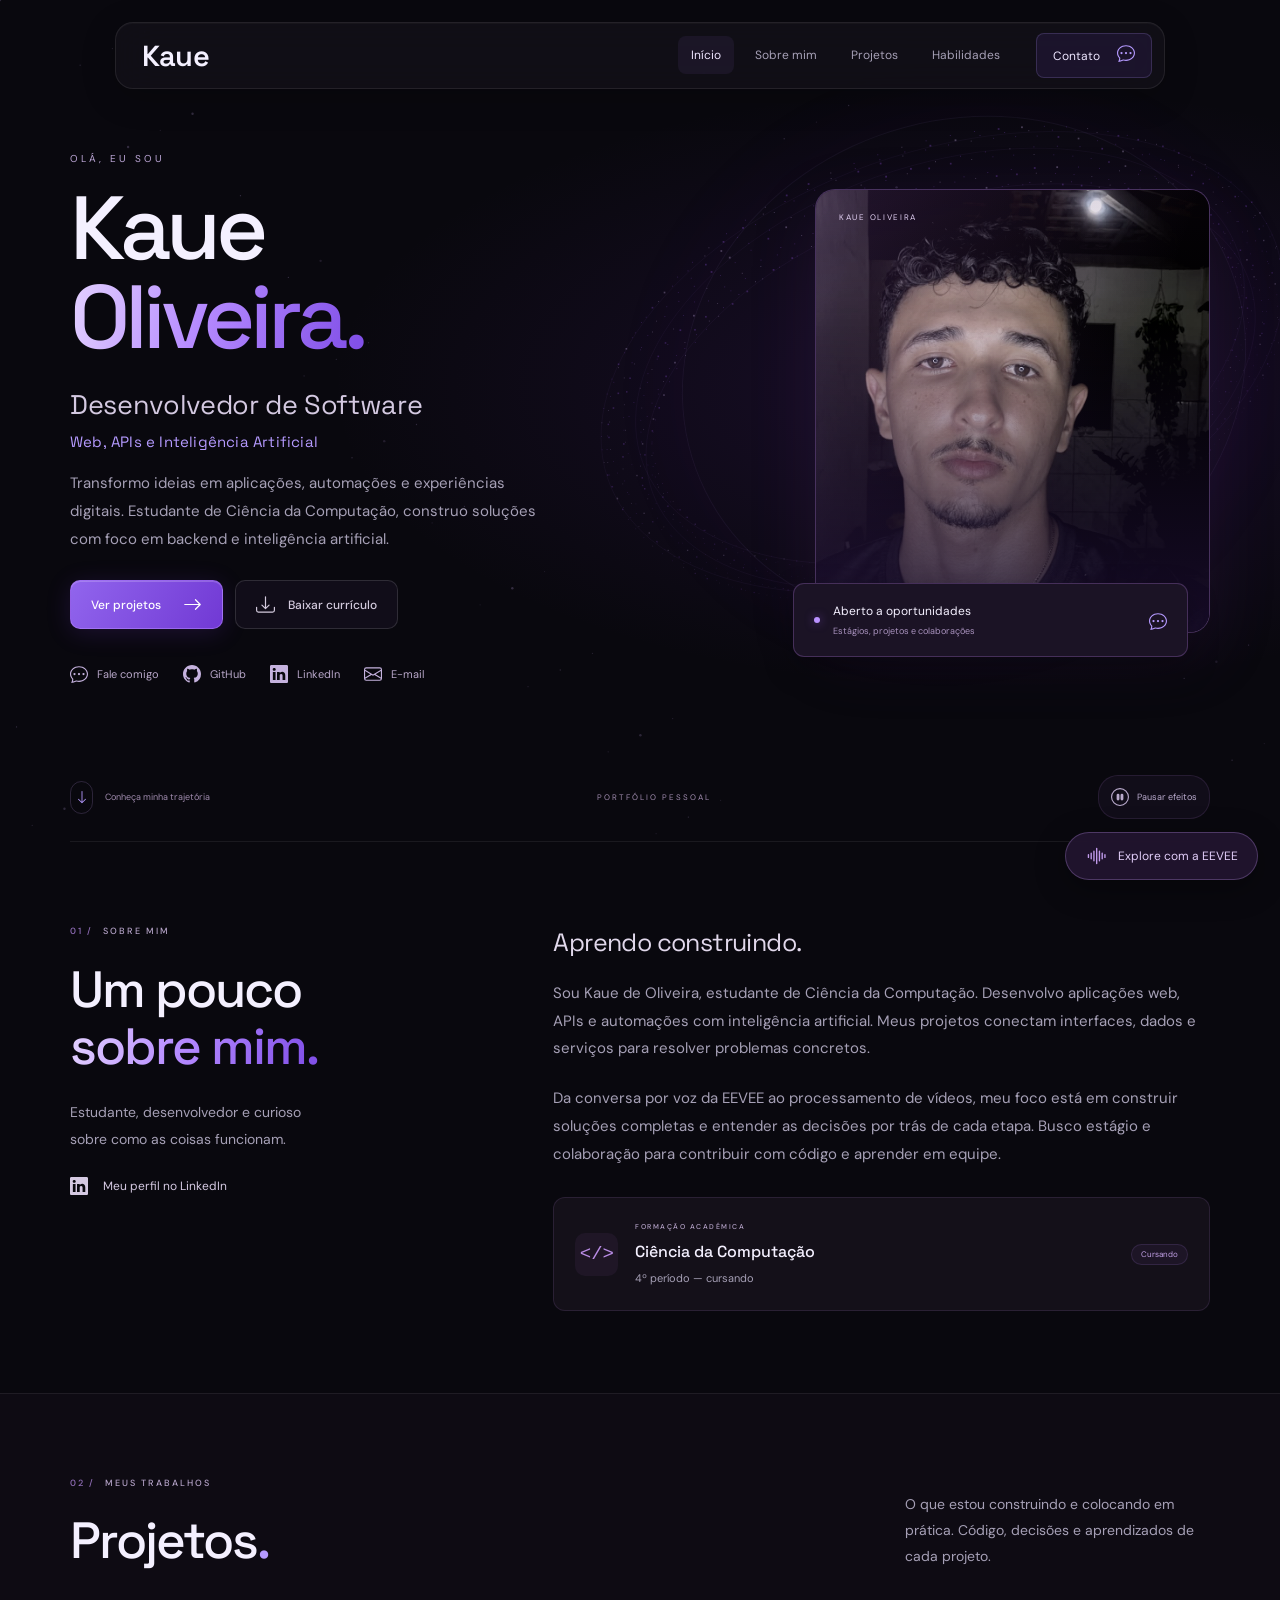
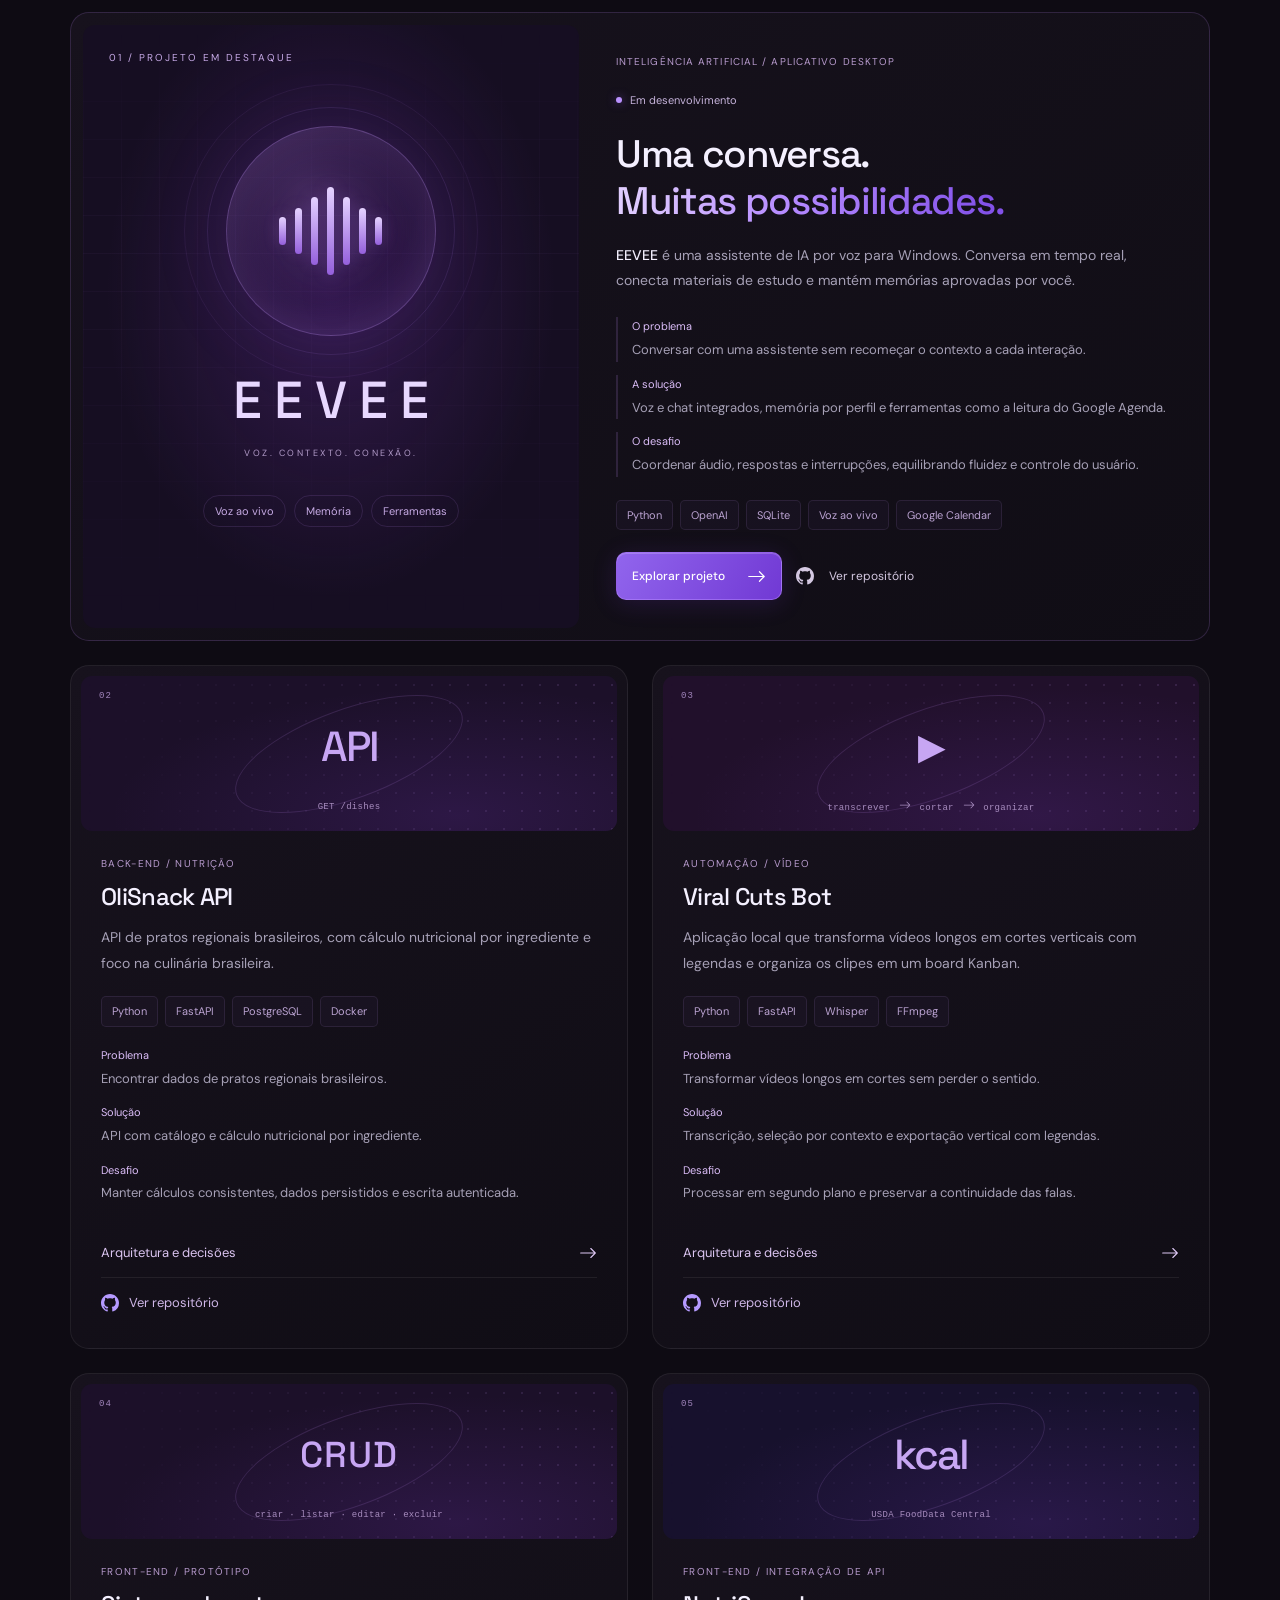
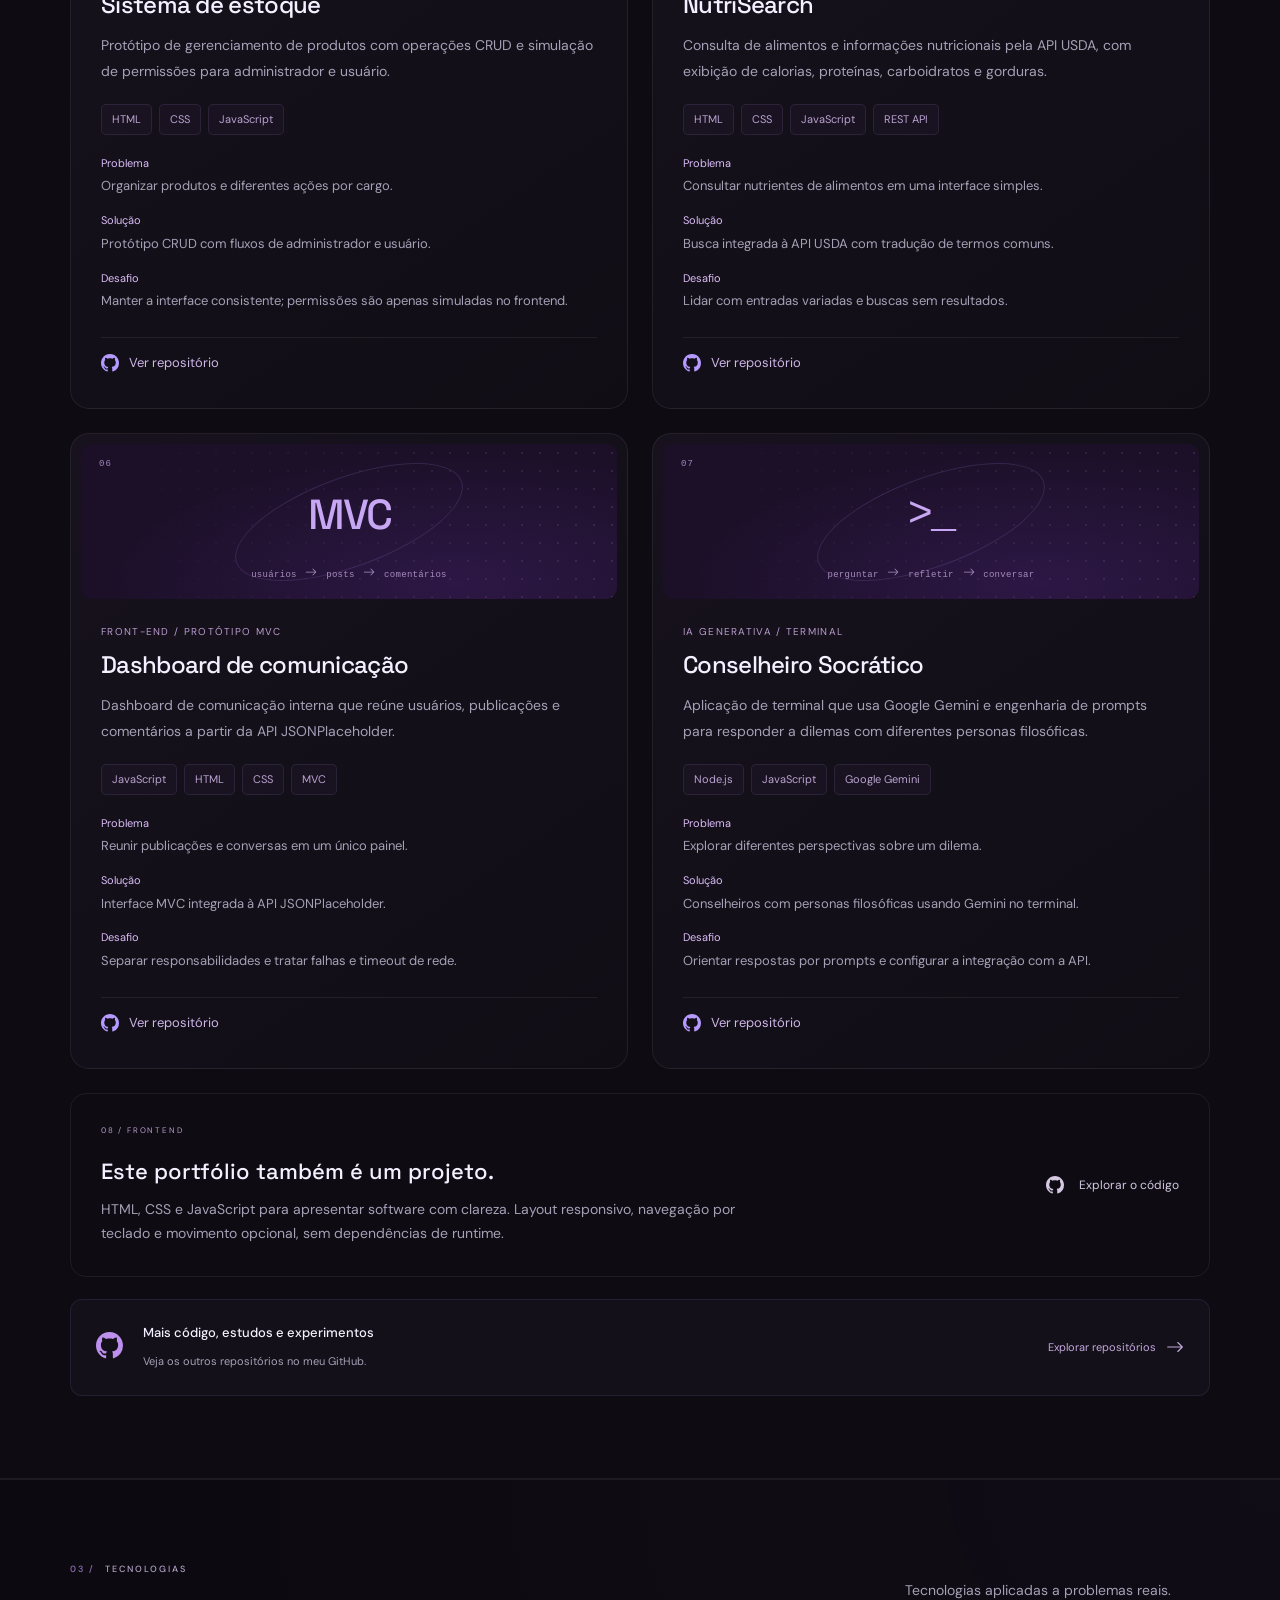
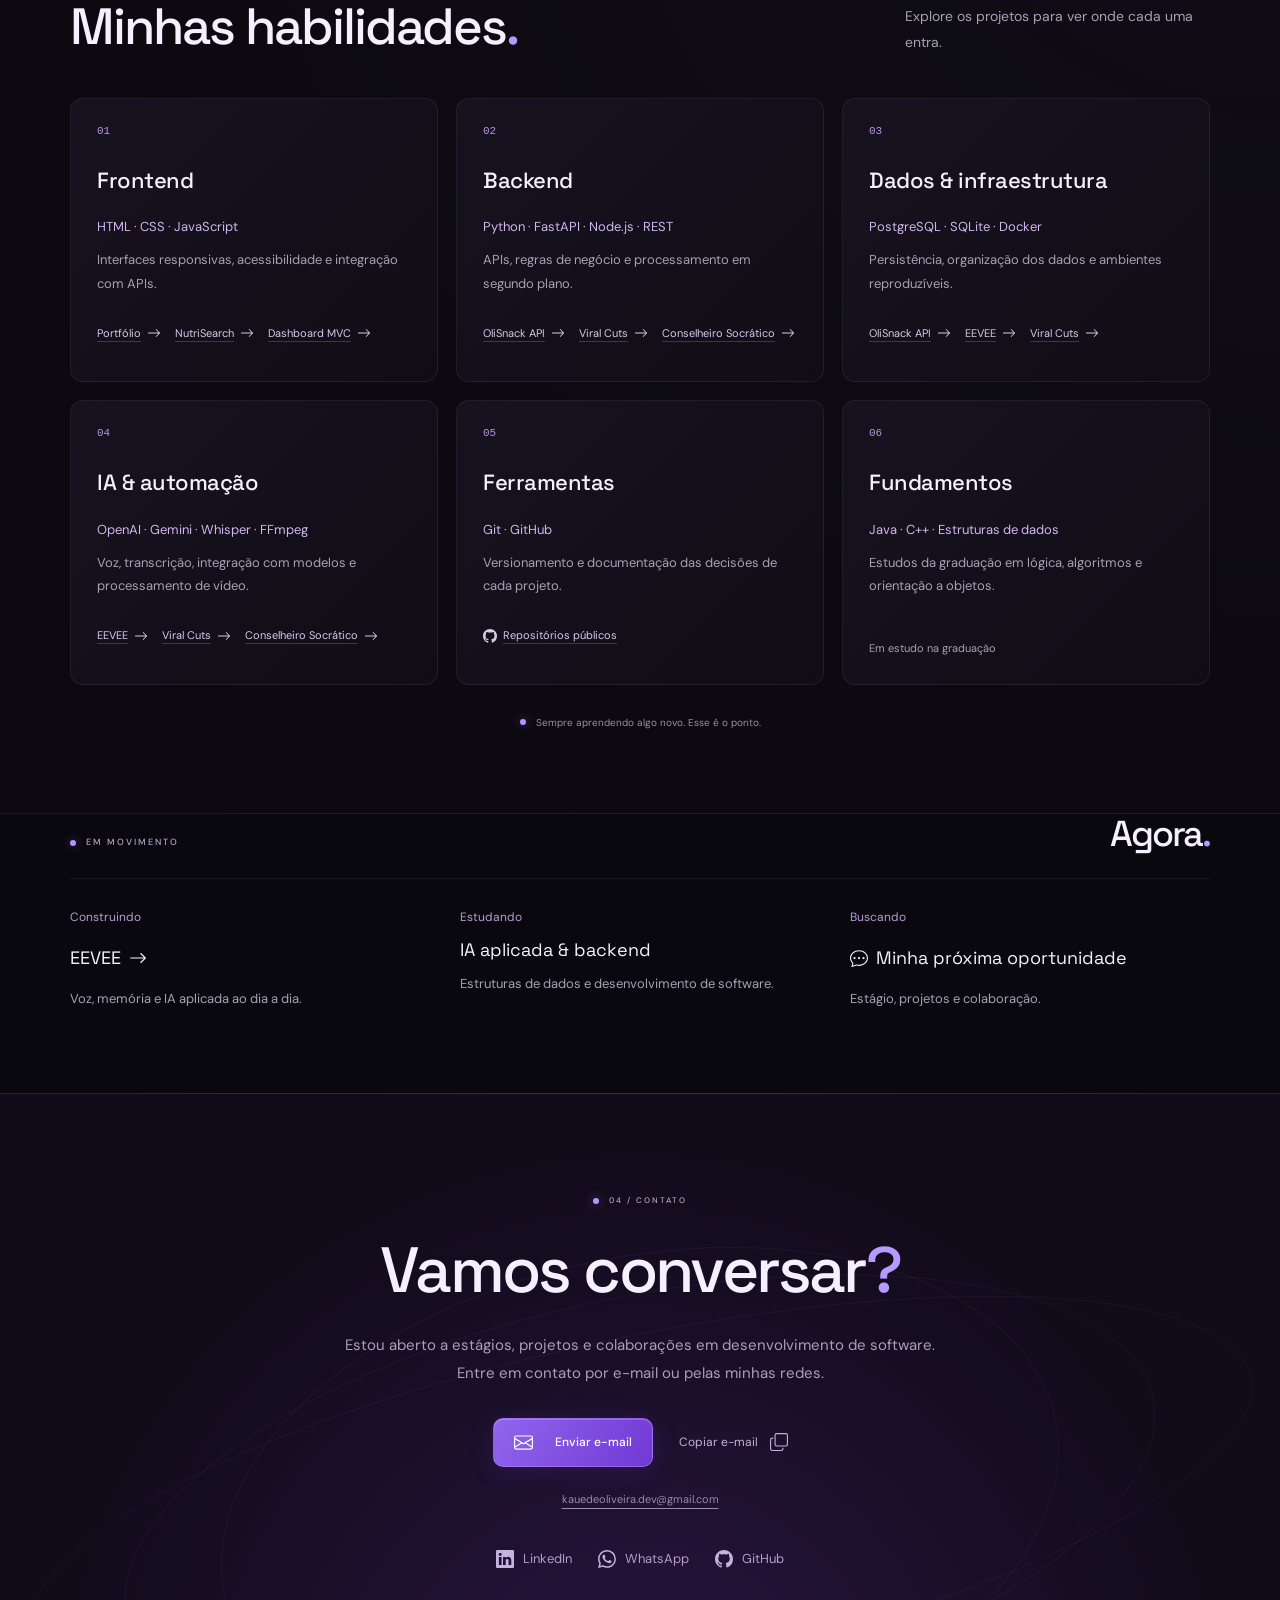
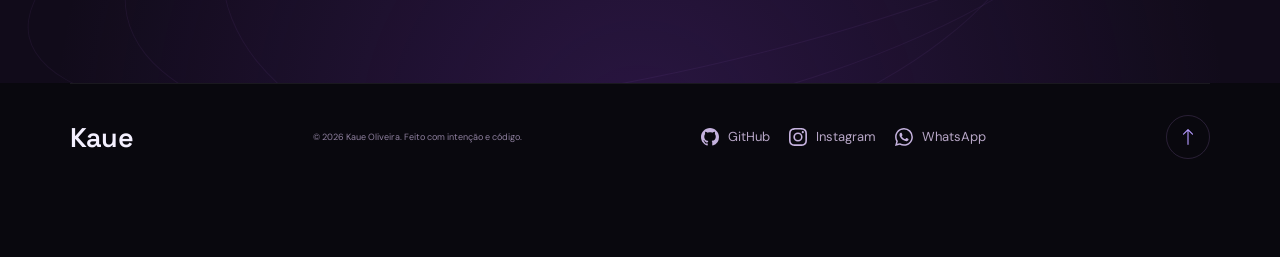
==== commit 33d6db67: "fix: restaura portfolio original e atualiza o email" ====
--- a/index.html
+++ b/index.html
@@ -1,9 +1,9 @@
-<!DOCTYPE html>
+﻿<!DOCTYPE html>
 <html lang="pt-BR">
 <head>
   <meta charset="UTF-8">
   <meta name="viewport" content="width=device-width, initial-scale=1.0">
-  <meta name="theme-color" content="#111c17">
+  <meta name="theme-color" content="#09080e">
   <meta name="description" content="Kaue Oliveira — Desenvolvedor de Software. Aplicações web, APIs, inteligência artificial e automação. Conheça os projetos e entre em contato.">
   <meta property="og:title" content="Kaue Oliveira — Portfólio | Desenvolvedor de Software">
   <meta property="og:description" content="Aplicações web, APIs e inteligência artificial. Conheça a EEVEE e os projetos de Kaue Oliveira, estudante de Ciência da Computação.">
@@ -12,9 +12,11 @@
   <link rel="icon" href="assets/icons/favicon.svg" type="image/svg+xml">
   <link rel="preconnect" href="https://fonts.googleapis.com">
   <link rel="preconnect" href="https://fonts.gstatic.com" crossorigin>
-  <link href="https://fonts.googleapis.com/css2?family=DM+Sans:wght@400;500;600;700&amp;family=Instrument+Serif:ital@0;1&amp;display=swap" rel="stylesheet">
+  <link href="https://fonts.googleapis.com/css2?family=DM+Sans:wght@400;500;600;700&family=Manrope:wght@400;500;600;700;800&family=Space+Grotesk:wght@400;500;600;700&display=swap" rel="stylesheet">
   <link rel="stylesheet" href="assets/css/main.css">
+  <link rel="stylesheet" href="assets/css/showcase.css">
   <script src="assets/js/main.js" defer></script>
+  <script src="assets/js/effects.js" defer></script>
   <script src="assets/js/guide.js" defer></script>
   <title>Kaue Oliveira — Portfólio | Desenvolvedor de Software</title>
 </head>
@@ -42,236 +44,171 @@
     <symbol id="ui-x-lg" viewBox="0 0 16 16"><path d="M2.146 2.854a.5.5 0 1 1 .708-.708L8 7.293l5.146-5.147a.5.5 0 0 1 .708.708L8.707 8l5.147 5.146a.5.5 0 0 1-.708.708L8 8.707l-5.146 5.147a.5.5 0 0 1-.708-.708L7.293 8z"/></symbol>
   </svg>
 
-<a class="skip-link" href="#main">Pular para o conteúdo</a>
-<header class="site-header">
-  <div class="container masthead">
-    <a class="brand" href="#home"><span class="book-mark" aria-hidden="true"></span>Kaue Oliveira</a>
-    <button class="menu-toggle" type="button" aria-expanded="false" aria-controls="navigation" hidden>Menu</button>
-    <nav id="navigation" aria-label="Navegação principal">
-      <a href="#home" aria-current="location" class="nav-home">Início</a>
-      <a href="#about">Sobre</a>
-      <a href="#projects">Projetos</a>
-      <a href="#skills">Stack</a>
-      <a href="#journey">Trajetória</a>
-      <a href="#contact" class="nav-contact">Contato</a>
-    </nav>
-  </div>
-</header>
-<main id="main">
-  <section id="home" class="hero container" aria-labelledby="hero-title">
-    <div class="hero-copy">
-      <p class="eyebrow"><span></span>Desenvolvedor de software</p>
-      <h1 id="hero-title">Kaue de<br><em>Oliveira.</em></h1>
-      <p class="hero-intro">Desenvolvo aplicações web, APIs e assistentes de IA. Meu foco é conectar interfaces, dados e automação para resolver problemas concretos.</p>
-      <div class="actions">
-        <a class="button primary" href="#projects">Ver projetos</a>
-        <a class="button secondary" href="assets/docs/kaue-oliveira-curriculo.pdf" download><svg class="icon" aria-hidden="true" focusable="false"><use href="#ui-download"></use></svg> Currículo</a>
-      </div>
-      <a class="availability" href="#contact"><i aria-hidden="true"></i>Aberto a estágios e colaborações</a>
+  <a class="skip-link" href="#main">Pular para o conteúdo</a>
+  <header class="site-header">
+    <div class="container header-inner">
+      <a href="#home" class="logo" aria-label="Kaue Oliveira, início">Kaue</a>
+      <button class="menu-toggle" type="button" aria-expanded="false" aria-controls="navigation" hidden><span class="menu-label">Menu</span><span class="menu-bars" aria-hidden="true"></span></button>
+      <nav id="navigation" aria-label="Navegação principal">
+        <a href="#home" aria-current="location">Início</a><a href="#about">Sobre mim</a><a href="#projects">Projetos</a><a href="#skills">Habilidades</a><a href="#contact" class="nav-contact">Contato <span aria-hidden="true"><svg class="icon icon-chat-dots" width="18" height="18" viewBox="0 0 16 16" aria-hidden="true" focusable="false"><use href="#ui-chat-dots"></use></svg></span></a>
+      </nav>
     </div>
-    <figure class="hero-plate">
-      <picture>
-        <source media="(max-width: 640px)" srcset="assets/images/biblioteca-compacta.jpg">
-        <img src="assets/images/biblioteca.jpg" alt="" width="1320" height="880" fetchpriority="high">
-      </picture>
-      <span class="plate-key" aria-hidden="true"></span>
-    </figure>
-    <div class="hero-rule" aria-hidden="true"></div>
-  </section>
-
-  <section id="about" class="container section about" aria-labelledby="about-title">
-    <figure class="portrait"><img src="assets/images/profile.jpg" width="900" height="1600" alt="Kaue de Oliveira" loading="lazy"></figure>
-    <div class="about-content">
-      <p class="eyebrow">Sobre mim</p>
-      <h2 id="about-title">Aprendo <em>construindo.</em></h2>
-      <p>Sou estudante de Ciência da Computação em Maceió. Nos meus projetos, estudo como uma interface, as regras de negócio e o processamento de dados se conectam.</p>
-      <p>Na EEVEE, trabalho com a continuidade de conversas por voz. No Viral Cuts, exploro como automatizar etapas da edição de vídeo.</p>
-      <a class="text-link" href="https://www.linkedin.com/in/kaue-oliveira-20b35b358"><svg class="icon" aria-hidden="true" focusable="false"><use href="#ui-linkedin"></use></svg> Meu perfil no LinkedIn</a>
-    </div>
-  </section>
-
-  <section id="projects" class="projects-band" aria-labelledby="projects-title">
-    <div class="container section">
-      <header class="section-head">
-        <h2 id="projects-title">Projetos em <em>destaque.</em></h2>
-        <a class="text-link archive-link" href="#archive">Ver todos os projetos</a>
-      </header>
-      <article class="featured" aria-labelledby="eevee-title">
-        <div class="featured-copy">
-          <p class="category">IA aplicada · Desktop</p>
-          <h3 id="eevee-title">EEVEE</h3>
-          <p>Assistente de voz para Windows com memória por perfil e consulta a materiais de estudo.</p>
-          <p class="work-stack">Python · OpenAI · SQLite</p>
-          <div class="work-links">
-            <a class="button primary" href="projects/eevee/index.html">Ler estudo de caso</a>
-            <a href="https://github.com/KaueSun/Eevee-assistant" aria-label="Repositório da EEVEE no GitHub"><svg class="icon" aria-hidden="true" focusable="false"><use href="#ui-github"></use></svg></a>
-          </div>
-        </div>
-        <div class="voice-art" aria-hidden="true">
-          <div class="voice-grid"></div>
-          <div class="voice-seal"><div class="voice-core"><svg class="icon" aria-hidden="true" focusable="false"><use href="#ui-soundwave"></use></svg></div></div>
-          <span class="voice-title">EEVEE</span>
-        </div>
-        </article>
-      <div class="work-grid">
-        <article class="work-card" aria-labelledby="olisnack-title">
-          <div class="work-art api-art" aria-hidden="true">
-            <div class="api-sample"><span class="code-verb">GET</span><code>/dishes</code><i></i><i></i></div>
-          </div>
-          <div class="work-body">
-            <p class="category">Back-end · Nutrição</p>
+    <div class="scroll-progress" aria-hidden="true"></div>
+  </header>
+  <main id="main">
+    <section class="hero" id="home" aria-labelledby="hero-title">
+      <div class="hero-aura" aria-hidden="true"></div>
+      <canvas id="hero-canvas" aria-hidden="true"></canvas>
+      <div class="hero-content container">
+        <div class="hero-copy">
+          <p class="intro hero-enter">OLÁ, EU SOU</p>
+          <h1 id="hero-title" class="hero-enter">Kaue<br><span class="gradient-text">Oliveira.</span></h1>
+          <p class="hero-role hero-enter">Desenvolvedor de Software<span class="hero-specialties">Web, APIs e Inteligência Artificial</span></p>
+          <p class="hero-description hero-enter">Transformo ideias em aplicações, automações e experiências digitais. Estudante de Ciência da Computação, construo soluções com foco em backend e inteligência artificial.</p>
+          <div class="hero-actions hero-enter">
+            <a class="button button-primary" data-magnetic href="#projects">Ver projetos <svg class="icon icon-arrow-right" width="18" height="18" viewBox="0 0 16 16" aria-hidden="true" focusable="false"><use href="#ui-arrow-right"></use></svg></a>
+            <a class="button button-secondary" href="assets/docs/kaue-oliveira-curriculo.pdf" download><svg class="icon icon-download" width="18" height="18" viewBox="0 0 16 16" aria-hidden="true" focusable="false"><use href="#ui-download"></use></svg> Baixar currículo</a>
+          </div>
+          <div class="hero-socials hero-enter"><a href="#contact"><svg class="icon icon-chat-dots" width="18" height="18" viewBox="0 0 16 16" aria-hidden="true" focusable="false"><use href="#ui-chat-dots"></use></svg> Fale comigo</a><a href="https://github.com/KaueSun" target="_blank" rel="noopener noreferrer"><svg class="icon icon-github" width="18" height="18" viewBox="0 0 16 16" aria-hidden="true" focusable="false"><use href="#ui-github"></use></svg> GitHub</a><a href="https://www.linkedin.com/in/kaue-oliveira-20b35b358" target="_blank" rel="noopener noreferrer"><svg class="icon icon-linkedin" width="18" height="18" viewBox="0 0 16 16" aria-hidden="true" focusable="false"><use href="#ui-linkedin"></use></svg> LinkedIn</a><a href="mailto:kauedeoliveira.dev@gmail.com"><svg class="icon icon-envelope" width="18" height="18" viewBox="0 0 16 16" aria-hidden="true" focusable="false"><use href="#ui-envelope"></use></svg> E-mail</a></div>
+        </div>
+        <div class="hero-profile hero-enter">
+          <div class="portrait-composition">
+            <div class="portrait-frame" data-tilt>
+              <img src="assets/images/profile.jpg" alt="Foto de perfil de Kaue Oliveira" width="900" height="1600" fetchpriority="high">
+              <div class="portrait-shade"></div>
+              <div class="portrait-top"><span>KAUE OLIVEIRA</span></div>
+            </div>
+            <a class="profile-availability" href="#contact"><span class="status-dot" aria-hidden="true"></span><span>Aberto a oportunidades<small>Estágios, projetos e colaborações</small></span><span aria-hidden="true"><svg class="icon icon-chat-dots" width="18" height="18" viewBox="0 0 16 16" aria-hidden="true" focusable="false"><use href="#ui-chat-dots"></use></svg></span></a>
+          </div>
+        </div>
+      </div>
+      <div class="hero-bottom container"><a href="#about"><span class="scroll-indicator" aria-hidden="true"><svg class="icon icon-arrow-down" width="18" height="18" viewBox="0 0 16 16" aria-hidden="true" focusable="false"><use href="#ui-arrow-down"></use></svg></span> Conheça minha trajetória</a><span class="hero-index">PORTFÓLIO PESSOAL</span><button id="effects-toggle" class="effects-toggle" type="button" aria-pressed="false" hidden><span class="effects-icon" aria-hidden="true"><svg class="icon icon-pause-circle" width="18" height="18" viewBox="0 0 16 16" aria-hidden="true" focusable="false"><use href="#ui-pause-circle"></use></svg></span><span class="effects-label">Pausar efeitos</span></button></div>
+    </section>
+    <section class="section container about-grid" id="about" aria-labelledby="about-title">
+      <div class="about-intro reveal">
+        <p class="eyebrow"><span class="section-number">01 /</span> SOBRE MIM</p>
+        <h2 id="about-title">Um pouco<br><span class="gradient-text">sobre mim.</span></h2>
+        <p class="about-summary">Estudante, desenvolvedor e curioso sobre como as coisas funcionam.</p>
+        <a class="text-link" href="https://www.linkedin.com/in/kaue-oliveira-20b35b358" target="_blank" rel="noopener noreferrer"><svg class="icon icon-linkedin" width="18" height="18" viewBox="0 0 16 16" aria-hidden="true" focusable="false"><use href="#ui-linkedin"></use></svg> Meu perfil no LinkedIn</a>
+      </div>
+      <div class="about-content reveal">
+        <p class="about-lead">Aprendo construindo.</p>
+        <p>Sou Kaue de Oliveira, estudante de Ciência da Computação. Desenvolvo aplicações web, APIs e automações com inteligência artificial. Meus projetos conectam interfaces, dados e serviços para resolver problemas concretos.</p>
+        <p>Da conversa por voz da EEVEE ao processamento de vídeos, meu foco está em construir soluções completas e entender as decisões por trás de cada etapa. Busco estágio e colaboração para contribuir com código e aprender em equipe.</p>
+        <div class="education-card"><span class="education-icon" aria-hidden="true">&lt;/&gt;</span><div><p class="eyebrow">FORMAÇÃO ACADÊMICA</p><h3>Ciência da Computação</h3><p>4º período — cursando</p></div><span class="education-status">Cursando</span></div>
+      </div>
+    </section>
+    <section class="projects-section" id="projects" aria-labelledby="projects-title"><div class="section container">
+      <div class="section-heading reveal"><div><p class="eyebrow"><span class="section-number">02 /</span> MEUS TRABALHOS</p><h2 id="projects-title">Projetos<span class="accent">.</span></h2></div><p class="section-description">O que estou construindo e colocando em prática. Código, decisões e aprendizados de cada projeto.</p></div>
+      <article class="project-card featured-project eevee-feature reveal" data-spotlight aria-labelledby="eevee-title">
+        <div class="eevee-art" aria-hidden="true">
+          <span class="eevee-art-label">01 / PROJETO EM DESTAQUE</span>
+          <div class="eevee-orb"><div class="voice-bars"><i></i><i></i><i></i><i></i><i></i><i></i><i></i></div></div>
+          <span class="eevee-wordmark">EEVEE<span>VOZ. CONTEXTO. CONEXÃO.</span></span>
+          <div class="eevee-capabilities"><span>Voz ao vivo</span><span>Memória</span><span>Ferramentas</span></div>
+        </div>
+        <div class="project-info eevee-info">
+          <p class="project-type">INTELIGÊNCIA ARTIFICIAL / APLICATIVO DESKTOP</p>
+          <span class="development-status"><span class="status-dot" aria-hidden="true"></span> Em desenvolvimento</span>
+          <h3 id="eevee-title">Uma conversa.<br><span class="gradient-text">Muitas possibilidades.</span></h3>
+          <p class="eevee-description"><strong>EEVEE</strong> é uma assistente de IA por voz para Windows. Conversa em tempo real, conecta materiais de estudo e mantém memórias aprovadas por você.</p>
+          <dl class="project-story">
+            <div><dt>O problema</dt><dd>Conversar com uma assistente sem recomeçar o contexto a cada interação.</dd></div>
+            <div><dt>A solução</dt><dd>Voz e chat integrados, memória por perfil e ferramentas como a leitura do Google Agenda.</dd></div>
+            <div><dt>O desafio</dt><dd>Coordenar áudio, respostas e interrupções, equilibrando fluidez e controle do usuário.</dd></div>
+          </dl>
+          <div class="tags" aria-label="Tecnologias da EEVEE"><span>Python</span><span>OpenAI</span><span>SQLite</span><span>Voz ao vivo</span><span>Google Calendar</span></div>
+          <div class="project-actions"><a class="button button-primary" href="projects/eevee/">Explorar projeto <svg class="icon icon-arrow-right" width="18" height="18" viewBox="0 0 16 16" aria-hidden="true" focusable="false"><use href="#ui-arrow-right"></use></svg></a><a class="text-link" href="https://github.com/KaueSun/Eevee-assistant" target="_blank" rel="noopener noreferrer"><svg class="icon icon-github" width="18" height="18" viewBox="0 0 16 16" aria-hidden="true" focusable="false"><use href="#ui-github"></use></svg> Ver repositório</a></div>
+        </div>
+      </article>
+      <div class="github-projects">
+        <article class="project-card repository-project reveal" data-spotlight aria-labelledby="olisnack-title">
+          <div class="project-art art-olisnack" aria-hidden="true"><span class="art-number">02</span><span class="art-mark">API</span><span class="art-caption">GET /dishes</span><span class="art-orbit"></span></div>
+          <div class="repository-body">
+            <p class="project-type">BACK-END / NUTRIÇÃO</p>
             <h3 id="olisnack-title">OliSnack API</h3>
-            <p>Catálogo de pratos brasileiros com cálculo nutricional por ingrediente.</p>
-            <p class="work-stack">FastAPI · PostgreSQL · Docker</p>
-            <div class="work-links"><a class="text-link" href="projects/olisnack/index.html">Ler estudo de caso</a><a href="https://github.com/KaueSun/OliSnack-API" aria-label="Repositório do OliSnack no GitHub"><svg class="icon" aria-hidden="true" focusable="false"><use href="#ui-github"></use></svg></a></div>
-          </div>
-        </article>
-        <article class="work-card" aria-labelledby="viral-bot-title">
-          <div class="work-art video-art" aria-hidden="true">
-            <div class="video-sample"><div class="video-window"><span>▶</span></div><div class="video-timeline"><i></i><i></i><i></i></div><div class="video-audio"></div></div>
-          </div>
-          <div class="work-body">
-            <p class="category">Automação · Vídeo</p>
+            <p class="repository-description">API de pratos regionais brasileiros, com cálculo nutricional por ingrediente e foco na culinária brasileira.</p>
+            <div class="tags" aria-label="Tecnologias do projeto"><span>Python</span><span>FastAPI</span><span>PostgreSQL</span><span>Docker</span></div>
+            <dl class="project-story compact-story"><div><dt>Problema</dt><dd>Encontrar dados de pratos regionais brasileiros.</dd></div><div><dt>Solução</dt><dd>API com catálogo e cálculo nutricional por ingrediente.</dd></div><div><dt>Desafio</dt><dd>Manter cálculos consistentes, dados persistidos e escrita autenticada.</dd></div></dl>
+            <a class="case-link" href="projects/olisnack/">Arquitetura e decisões <svg class="icon icon-arrow-right" width="18" height="18" viewBox="0 0 16 16" aria-hidden="true" focusable="false"><use href="#ui-arrow-right"></use></svg></a>
+            <a class="repository-action" href="https://github.com/KaueSun/OliSnack-API" target="_blank" rel="noopener noreferrer" aria-label="Ver OliSnack API no GitHub"><svg class="icon icon-github" width="18" height="18" viewBox="0 0 16 16" aria-hidden="true" focusable="false"><use href="#ui-github"></use></svg> Ver repositório</a>
+          </div>
+        </article>
+        <article class="project-card repository-project reveal" data-spotlight aria-labelledby="viral-bot-title">
+          <div class="project-art art-viral-bot" aria-hidden="true"><span class="art-number">03</span><span class="art-mark">▶</span><span class="art-caption">transcrever <svg class="icon icon-arrow-right" width="18" height="18" viewBox="0 0 16 16" aria-hidden="true" focusable="false"><use href="#ui-arrow-right"></use></svg> cortar <svg class="icon icon-arrow-right" width="18" height="18" viewBox="0 0 16 16" aria-hidden="true" focusable="false"><use href="#ui-arrow-right"></use></svg> organizar</span><span class="art-orbit"></span></div>
+          <div class="repository-body">
+            <p class="project-type">AUTOMAÇÃO / VÍDEO</p>
             <h3 id="viral-bot-title">Viral Cuts Bot</h3>
-            <p>Transforma vídeos longos em cortes verticais com transcrição, legendas e organização em Kanban.</p>
-            <p class="work-stack">Python · Whisper · FFmpeg</p>
-            <div class="work-links"><a class="text-link" href="projects/viral-cuts/index.html">Ler estudo de caso</a><a href="https://github.com/KaueSun/Viral-bot" aria-label="Repositório do Viral Cuts no GitHub"><svg class="icon" aria-hidden="true" focusable="false"><use href="#ui-github"></use></svg></a></div>
-          </div>
-        </article>
-      </div>
-      <details id="archive" class="archive">
-        <summary>Mais projetos no portfólio <span class="plus" aria-hidden="true"></span></summary>
-        <div class="archive-grid">
-          <article>
+            <p class="repository-description">Aplicação local que transforma vídeos longos em cortes verticais com legendas e organiza os clipes em um board Kanban.</p>
+            <div class="tags" aria-label="Tecnologias do projeto"><span>Python</span><span>FastAPI</span><span>Whisper</span><span>FFmpeg</span></div>
+            <dl class="project-story compact-story"><div><dt>Problema</dt><dd>Transformar vídeos longos em cortes sem perder o sentido.</dd></div><div><dt>Solução</dt><dd>Transcrição, seleção por contexto e exportação vertical com legendas.</dd></div><div><dt>Desafio</dt><dd>Processar em segundo plano e preservar a continuidade das falas.</dd></div></dl>
+            <a class="case-link" href="projects/viral-cuts/">Arquitetura e decisões <svg class="icon icon-arrow-right" width="18" height="18" viewBox="0 0 16 16" aria-hidden="true" focusable="false"><use href="#ui-arrow-right"></use></svg></a>
+            <a class="repository-action" href="https://github.com/KaueSun/Viral-bot" target="_blank" rel="noopener noreferrer" aria-label="Ver Viral Cuts Bot no GitHub"><svg class="icon icon-github" width="18" height="18" viewBox="0 0 16 16" aria-hidden="true" focusable="false"><use href="#ui-github"></use></svg> Ver repositório</a>
+          </div>
+        </article>
+        <article class="project-card repository-project reveal" data-spotlight aria-labelledby="estoque-title">
+          <div class="project-art art-estoque" aria-hidden="true"><span class="art-number">04</span><span class="art-mark">CRUD</span><span class="art-caption">criar · listar · editar · excluir</span><span class="art-orbit"></span></div>
+          <div class="repository-body">
+            <p class="project-type">FRONT-END / PROTÓTIPO</p>
             <h3 id="estoque-title">Sistema de estoque</h3>
             <p class="repository-description">Protótipo de gerenciamento de produtos com operações CRUD e simulação de permissões para administrador e usuário.</p>
+            <div class="tags" aria-label="Tecnologias do projeto"><span>HTML</span><span>CSS</span><span>JavaScript</span></div>
+            <dl class="project-story compact-story"><div><dt>Problema</dt><dd>Organizar produtos e diferentes ações por cargo.</dd></div><div><dt>Solução</dt><dd>Protótipo CRUD com fluxos de administrador e usuário.</dd></div><div><dt>Desafio</dt><dd>Manter a interface consistente; permissões são apenas simuladas no frontend.</dd></div></dl>
             <a class="repository-action" href="https://github.com/KaueSun/sistema-de-estoque" target="_blank" rel="noopener noreferrer" aria-label="Ver Sistema de estoque no GitHub"><svg class="icon icon-github" width="18" height="18" viewBox="0 0 16 16" aria-hidden="true" focusable="false"><use href="#ui-github"></use></svg> Ver repositório</a>
-          </article>
-
-          <article>
+          </div>
+        </article>
+        <article class="project-card repository-project reveal" data-spotlight aria-labelledby="nutrisearch-title">
+          <div class="project-art art-nutrisearch" aria-hidden="true"><span class="art-number">05</span><span class="art-mark">kcal</span><span class="art-caption">USDA FoodData Central</span><span class="art-orbit"></span></div>
+          <div class="repository-body">
+            <p class="project-type">FRONT-END / INTEGRAÇÃO DE API</p>
             <h3 id="nutrisearch-title">NutriSearch</h3>
             <p class="repository-description">Consulta de alimentos e informações nutricionais pela API USDA, com exibição de calorias, proteínas, carboidratos e gorduras.</p>
+            <div class="tags" aria-label="Tecnologias do projeto"><span>HTML</span><span>CSS</span><span>JavaScript</span><span>REST API</span></div>
+            <dl class="project-story compact-story"><div><dt>Problema</dt><dd>Consultar nutrientes de alimentos em uma interface simples.</dd></div><div><dt>Solução</dt><dd>Busca integrada à API USDA com tradução de termos comuns.</dd></div><div><dt>Desafio</dt><dd>Lidar com entradas variadas e buscas sem resultados.</dd></div></dl>
             <a class="repository-action" href="https://github.com/KaueSun/Sistema-de-Consulta-de-Calorias" target="_blank" rel="noopener noreferrer" aria-label="Ver NutriSearch no GitHub"><svg class="icon icon-github" width="18" height="18" viewBox="0 0 16 16" aria-hidden="true" focusable="false"><use href="#ui-github"></use></svg> Ver repositório</a>
-          </article>
-
-          <article>
+          </div>
+        </article>
+        <article class="project-card repository-project reveal" data-spotlight aria-labelledby="dashboard-title">
+          <div class="project-art art-dashboard" aria-hidden="true"><span class="art-number">06</span><span class="art-mark">MVC</span><span class="art-caption">usuários <svg class="icon icon-arrow-right" width="18" height="18" viewBox="0 0 16 16" aria-hidden="true" focusable="false"><use href="#ui-arrow-right"></use></svg> posts <svg class="icon icon-arrow-right" width="18" height="18" viewBox="0 0 16 16" aria-hidden="true" focusable="false"><use href="#ui-arrow-right"></use></svg> comentários</span><span class="art-orbit"></span></div>
+          <div class="repository-body">
+            <p class="project-type">FRONT-END / PROTÓTIPO MVC</p>
             <h3 id="dashboard-title">Dashboard de comunicação</h3>
             <p class="repository-description">Dashboard de comunicação interna que reúne usuários, publicações e comentários a partir da API JSONPlaceholder.</p>
+            <div class="tags" aria-label="Tecnologias do projeto"><span>JavaScript</span><span>HTML</span><span>CSS</span><span>MVC</span></div>
+            <dl class="project-story compact-story"><div><dt>Problema</dt><dd>Reunir publicações e conversas em um único painel.</dd></div><div><dt>Solução</dt><dd>Interface MVC integrada à API JSONPlaceholder.</dd></div><div><dt>Desafio</dt><dd>Separar responsabilidades e tratar falhas e timeout de rede.</dd></div></dl>
             <a class="repository-action" href="https://github.com/KaueSun/dashboard-comunicacao-interna" target="_blank" rel="noopener noreferrer" aria-label="Ver Dashboard de comunicação no GitHub"><svg class="icon icon-github" width="18" height="18" viewBox="0 0 16 16" aria-hidden="true" focusable="false"><use href="#ui-github"></use></svg> Ver repositório</a>
-          </article>
-
-          <article>
+          </div>
+        </article>
+        <article class="project-card repository-project reveal" data-spotlight aria-labelledby="socratico-title">
+          <div class="project-art art-socratico" aria-hidden="true"><span class="art-number">07</span><span class="art-mark">&gt;_</span><span class="art-caption">perguntar <svg class="icon icon-arrow-right" width="18" height="18" viewBox="0 0 16 16" aria-hidden="true" focusable="false"><use href="#ui-arrow-right"></use></svg> refletir <svg class="icon icon-arrow-right" width="18" height="18" viewBox="0 0 16 16" aria-hidden="true" focusable="false"><use href="#ui-arrow-right"></use></svg> conversar</span><span class="art-orbit"></span></div>
+          <div class="repository-body">
+            <p class="project-type">IA GENERATIVA / TERMINAL</p>
             <h3 id="socratico-title">Conselheiro Socrático</h3>
             <p class="repository-description">Aplicação de terminal que usa Google Gemini e engenharia de prompts para responder a dilemas com diferentes personas filosóficas.</p>
+            <div class="tags" aria-label="Tecnologias do projeto"><span>Node.js</span><span>JavaScript</span><span>Google Gemini</span></div>
+            <dl class="project-story compact-story"><div><dt>Problema</dt><dd>Explorar diferentes perspectivas sobre um dilema.</dd></div><div><dt>Solução</dt><dd>Conselheiros com personas filosóficas usando Gemini no terminal.</dd></div><div><dt>Desafio</dt><dd>Orientar respostas por prompts e configurar a integração com a API.</dd></div></dl>
             <a class="repository-action" href="https://github.com/KaueSun/Api-gemini" target="_blank" rel="noopener noreferrer" aria-label="Ver Conselheiro Socrático no GitHub"><svg class="icon icon-github" width="18" height="18" viewBox="0 0 16 16" aria-hidden="true" focusable="false"><use href="#ui-github"></use></svg> Ver repositório</a>
-          </article>
-          <article>
-            <h3 id="portfolio-title">Este portfólio</h3>
-            <p>Design responsivo e interações acessíveis com HTML, CSS e JavaScript.</p>
-            <a href="https://github.com/KaueSun/portfolio">Ver repositório</a>
-          </article>
-        </div>
-      </details>
-    </div>
-  </section>
-  <section id="skills" class="skills-band" aria-labelledby="skills-title">
-    <div class="container section">
-      <p class="eyebrow">Tecnologias</p>
-      <h2 id="skills-title">Minha <em>stack.</em></h2>
-      <div class="skill-grid">
-        <article class="skill-card">
-        <h3>Frontend</h3>
-        <p class="skill-stack">HTML · CSS · JavaScript</p>
-        <p>Interfaces responsivas, acessibilidade e integração com APIs.</p>
-        <div class="skill-evidence"><a href="#portfolio-title">Portfólio</a><a href="#nutrisearch-title">NutriSearch</a><a href="#dashboard-title">Dashboard MVC</a></div>
-        </article>
-        <article class="skill-card">
-        <h3>Backend</h3>
-        <p class="skill-stack">Python · FastAPI · Node.js · REST</p>
-        <p>APIs, regras de negócio e processamento em segundo plano.</p>
-        <div class="skill-evidence"><a href="projects/olisnack/index.html">OliSnack API</a><a href="projects/viral-cuts/index.html">Viral Cuts</a><a href="#socratico-title">Conselheiro Socrático</a></div>
-        </article>
-        <article class="skill-card">
-        <h3>Dados &amp; infraestrutura</h3>
-        <p class="skill-stack">PostgreSQL · SQLite · Docker</p>
-        <p>Persistência, organização dos dados e ambientes reproduzíveis.</p>
-        <div class="skill-evidence"><a href="projects/olisnack/index.html">OliSnack API</a><a href="projects/eevee/index.html">EEVEE</a><a href="projects/viral-cuts/index.html">Viral Cuts</a></div>
-        </article>
-        <article class="skill-card">
-        <h3>IA &amp; automação</h3>
-        <p class="skill-stack">OpenAI · Gemini · Whisper · FFmpeg</p>
-        <p>Voz, transcrição, integração com modelos e processamento de vídeo.</p>
-        <div class="skill-evidence"><a href="projects/eevee/index.html">EEVEE</a><a href="projects/viral-cuts/index.html">Viral Cuts</a><a href="#socratico-title">Conselheiro Socrático</a></div>
-        </article>
-        <article class="skill-card">
-        <h3>Ferramentas</h3>
-        <p class="skill-stack">Git · GitHub</p>
-        <p>Versionamento e documentação das decisões de cada projeto.</p>
-        <div class="skill-evidence"><a href="https://github.com/KaueSun?tab=repositories"> Repositórios públicos</a></div>
-        </article>
-        <article class="skill-card">
-        <h3>Fundamentos</h3>
-        <p class="skill-stack">Java · C++ · Estruturas de dados</p>
-        <p>Estudos da graduação em lógica, algoritmos e orientação a objetos.</p>
-        <div class="skill-evidence"><span>Em estudo na graduação</span></div>
-        </article>
-      </div>
-    </div>
-  </section>
-
-  <section id="journey" class="container section journey" aria-labelledby="journey-title">
-    <div>
-      <p class="eyebrow">Trajetória</p>
-      <h2 id="journey-title">Da graduação<br>à <em>prática.</em></h2>
-    </div>
-    <ol>
-      <li>
-        <small>Formação</small>
-        <h3>Ciência da Computação</h3>
-        <p>Na UNIMA, estudo lógica, estruturas de dados e algoritmos e aplico esses fundamentos nos projetos.</p>
-      </li>
-      <li>
-        <small>Projetos autorais</small>
-        <h3>Do protótipo à aplicação</h3>
-        <p>Com o OliSnack, implemento regras de negócio em uma API. Com a EEVEE, integro voz, memória e ferramentas em um aplicativo para Windows.</p>
-      </li>
-      <li>
-        <small>Próximo passo</small>
-        <h3>Desenvolvimento em equipe</h3>
-        <p>Busco estágio e colaboração em software, com interesse em back-end e IA aplicada.</p>
-      </li>
-    </ol>
-  </section>
-
-  <section id="contact" class="container section" aria-labelledby="contact-title">
-    <div class="contact-panel">
-      <div>
-        <p class="eyebrow">Contato</p>
-        <h2 id="contact-title">Vamos <em>conversar?</em></h2>
-        <p>Para estágios, projetos e colaborações.</p>
-      </div>
-      <div class="contact-actions">
-        <a class="email" href="mailto:kauedeoliveira.dev@gmail.com">kauedeoliveira.dev@gmail.com</a>
-        <div class="actions">
-          <a class="button primary" href="mailto:kauedeoliveira.dev@gmail.com"><svg class="icon" aria-hidden="true" focusable="false"><use href="#ui-envelope"></use></svg> Enviar e-mail</a>
-          <button class="button secondary copy-email" type="button" data-email="kauedeoliveira.dev@gmail.com" hidden><svg class="icon" aria-hidden="true" focusable="false"><use href="#ui-copy"></use></svg> Copiar e-mail</button>
-        </div>
-        <p class="copy-status" role="status"></p>
-        <div class="contact-socials">
-        <a href="https://www.linkedin.com/in/kaue-oliveira-20b35b358" target="_blank" rel="noopener noreferrer"><svg class="icon icon-linkedin" width="18" height="18" viewBox="0 0 16 16" aria-hidden="true" focusable="false"><use href="#ui-linkedin"></use></svg> LinkedIn</a>
-        <a href="https://wa.me/5582987436200" target="_blank" rel="noopener noreferrer"><svg class="icon icon-whatsapp" width="18" height="18" viewBox="0 0 16 16" aria-hidden="true" focusable="false"><use href="#ui-whatsapp"></use></svg> WhatsApp</a>
-        <a href="https://github.com/KaueSun" target="_blank" rel="noopener noreferrer"><svg class="icon icon-github" width="18" height="18" viewBox="0 0 16 16" aria-hidden="true" focusable="false"><use href="#ui-github"></use></svg> GitHub</a>
-      </div>
-      </div>
-    </div>
-  </section>
-</main>
-<footer class="footer container">
-  <a class="brand" href="#home"><span class="book-mark" aria-hidden="true"></span>Kaue Oliveira</a>
-  <p>© <span id="year">2026</span> Kaue de Oliveira</p>
-  <a href="https://www.instagram.com/kaue_teixeira11/">Instagram</a>
-  <a href="#home">Voltar ao início</a>
-  <button class="motion-control" type="button" hidden>Pausar animações</button>
-</footer>
+          </div>
+        </article>
+      </div>
+      <article class="portfolio-note reveal" aria-labelledby="portfolio-title"><div><p class="project-type">08 / FRONTEND</p><h3 id="portfolio-title">Este portfólio também é um projeto.</h3><p>HTML, CSS e JavaScript para apresentar software com clareza. Layout responsivo, navegação por teclado e movimento opcional, sem dependências de runtime.</p></div><a class="text-link" href="https://github.com/KaueSun/portfolio" target="_blank" rel="noopener noreferrer"><svg class="icon icon-github" width="18" height="18" viewBox="0 0 16 16" aria-hidden="true" focusable="false"><use href="#ui-github"></use></svg> Explorar o código</a></article>
+      <a class="repository-link reveal" href="https://github.com/KaueSun?tab=repositories" target="_blank" rel="noopener noreferrer"><span class="repository-icon" aria-hidden="true"><svg class="icon icon-github" width="18" height="18" viewBox="0 0 16 16" aria-hidden="true" focusable="false"><use href="#ui-github"></use></svg></span><span><strong>Mais código, estudos e experimentos</strong><span>Veja os outros repositórios no meu GitHub.</span></span><span class="repository-cta">Explorar repositórios <svg class="icon icon-arrow-right" width="18" height="18" viewBox="0 0 16 16" aria-hidden="true" focusable="false"><use href="#ui-arrow-right"></use></svg></span></a>
+    </div></section>
+    <section class="skills-section" id="skills" aria-labelledby="skills-title"><div class="container section">
+      <div class="section-heading reveal"><div><p class="eyebrow"><span class="section-number">03 /</span> TECNOLOGIAS</p><h2 id="skills-title">Minhas habilidades<span class="accent">.</span></h2></div><p class="section-description">Tecnologias aplicadas a problemas reais. Explore os projetos para ver onde cada uma entra.</p></div>
+      <div class="skills-grid skill-groups">
+<article class="skill-card reveal" data-spotlight><span class="skill-index">01</span><h3>Frontend</h3><p class="skill-stack">HTML · CSS · JavaScript</p><p>Interfaces responsivas, acessibilidade e integração com APIs.</p><div class="skill-evidence"><a href="#portfolio-title">Portfólio <svg class="icon icon-arrow-right" width="18" height="18" viewBox="0 0 16 16" aria-hidden="true" focusable="false"><use href="#ui-arrow-right"></use></svg></a><a href="#nutrisearch-title">NutriSearch <svg class="icon icon-arrow-right" width="18" height="18" viewBox="0 0 16 16" aria-hidden="true" focusable="false"><use href="#ui-arrow-right"></use></svg></a><a href="#dashboard-title">Dashboard MVC <svg class="icon icon-arrow-right" width="18" height="18" viewBox="0 0 16 16" aria-hidden="true" focusable="false"><use href="#ui-arrow-right"></use></svg></a></div></article>
+<article class="skill-card reveal" data-spotlight><span class="skill-index">02</span><h3>Backend</h3><p class="skill-stack">Python · FastAPI · Node.js · REST</p><p>APIs, regras de negócio e processamento em segundo plano.</p><div class="skill-evidence"><a href="projects/olisnack/">OliSnack API <svg class="icon icon-arrow-right" width="18" height="18" viewBox="0 0 16 16" aria-hidden="true" focusable="false"><use href="#ui-arrow-right"></use></svg></a><a href="projects/viral-cuts/">Viral Cuts <svg class="icon icon-arrow-right" width="18" height="18" viewBox="0 0 16 16" aria-hidden="true" focusable="false"><use href="#ui-arrow-right"></use></svg></a><a href="#socratico-title">Conselheiro Socrático <svg class="icon icon-arrow-right" width="18" height="18" viewBox="0 0 16 16" aria-hidden="true" focusable="false"><use href="#ui-arrow-right"></use></svg></a></div></article>
+<article class="skill-card reveal" data-spotlight><span class="skill-index">03</span><h3>Dados & infraestrutura</h3><p class="skill-stack">PostgreSQL · SQLite · Docker</p><p>Persistência, organização dos dados e ambientes reproduzíveis.</p><div class="skill-evidence"><a href="projects/olisnack/">OliSnack API <svg class="icon icon-arrow-right" width="18" height="18" viewBox="0 0 16 16" aria-hidden="true" focusable="false"><use href="#ui-arrow-right"></use></svg></a><a href="projects/eevee/">EEVEE <svg class="icon icon-arrow-right" width="18" height="18" viewBox="0 0 16 16" aria-hidden="true" focusable="false"><use href="#ui-arrow-right"></use></svg></a><a href="projects/viral-cuts/">Viral Cuts <svg class="icon icon-arrow-right" width="18" height="18" viewBox="0 0 16 16" aria-hidden="true" focusable="false"><use href="#ui-arrow-right"></use></svg></a></div></article>
+<article class="skill-card reveal" data-spotlight><span class="skill-index">04</span><h3>IA & automação</h3><p class="skill-stack">OpenAI · Gemini · Whisper · FFmpeg</p><p>Voz, transcrição, integração com modelos e processamento de vídeo.</p><div class="skill-evidence"><a href="projects/eevee/">EEVEE <svg class="icon icon-arrow-right" width="18" height="18" viewBox="0 0 16 16" aria-hidden="true" focusable="false"><use href="#ui-arrow-right"></use></svg></a><a href="projects/viral-cuts/">Viral Cuts <svg class="icon icon-arrow-right" width="18" height="18" viewBox="0 0 16 16" aria-hidden="true" focusable="false"><use href="#ui-arrow-right"></use></svg></a><a href="#socratico-title">Conselheiro Socrático <svg class="icon icon-arrow-right" width="18" height="18" viewBox="0 0 16 16" aria-hidden="true" focusable="false"><use href="#ui-arrow-right"></use></svg></a></div></article>
+<article class="skill-card reveal" data-spotlight><span class="skill-index">05</span><h3>Ferramentas</h3><p class="skill-stack">Git · GitHub</p><p>Versionamento e documentação das decisões de cada projeto.</p><div class="skill-evidence"><a href="https://github.com/KaueSun?tab=repositories"><svg class="icon icon-github" width="18" height="18" viewBox="0 0 16 16" aria-hidden="true" focusable="false"><use href="#ui-github"></use></svg> Repositórios públicos</a></div></article>
+<article class="skill-card reveal" data-spotlight><span class="skill-index">06</span><h3>Fundamentos</h3><p class="skill-stack">Java · C++ · Estruturas de dados</p><p>Estudos da graduação em lógica, algoritmos e orientação a objetos.</p><div class="skill-evidence"><span>Em estudo na graduação</span></div></article>
+      </div>
+      <p class="skills-footnote"><span class="status-dot" aria-hidden="true"></span> Sempre aprendendo algo novo. Esse é o ponto.</p>
+    </div></section>
+    <section class="now-section container" aria-labelledby="now-title"><div class="now-heading"><p class="eyebrow"><span class="status-dot" aria-hidden="true"></span> EM MOVIMENTO</p><h2 id="now-title">Agora<span class="accent">.</span></h2></div><dl class="now-grid"><div><dt>Construindo</dt><dd><a href="projects/eevee/">EEVEE <svg class="icon icon-arrow-right" width="18" height="18" viewBox="0 0 16 16" aria-hidden="true" focusable="false"><use href="#ui-arrow-right"></use></svg></a><p>Voz, memória e IA aplicada ao dia a dia.</p></dd></div><div><dt>Estudando</dt><dd>IA aplicada & backend<p>Estruturas de dados e desenvolvimento de software.</p></dd></div><div><dt>Buscando</dt><dd><a href="#contact"><svg class="icon icon-chat-dots" width="18" height="18" viewBox="0 0 16 16" aria-hidden="true" focusable="false"><use href="#ui-chat-dots"></use></svg> Minha próxima oportunidade</a><p>Estágio, projetos e colaboração.</p></dd></div></dl></section>
+    <section class="contact-section" id="contact" aria-labelledby="contact-title"><div class="container contact-inner reveal"><p class="eyebrow"><span class="status-dot" aria-hidden="true"></span> 04 / CONTATO</p><h2 id="contact-title">Vamos conversar<span class="accent">?</span></h2><p>Estou aberto a estágios, projetos e colaborações em desenvolvimento de software.<br>Entre em contato por e-mail ou pelas minhas redes.</p><div class="contact-actions"><a class="button button-primary" data-magnetic href="mailto:kauedeoliveira.dev@gmail.com"><svg class="icon icon-envelope" width="18" height="18" viewBox="0 0 16 16" aria-hidden="true" focusable="false"><use href="#ui-envelope"></use></svg> Enviar e-mail</a><button class="copy-email" type="button" data-email="kauedeoliveira.dev@gmail.com" hidden><span class="copy-label">Copiar e-mail</span><svg class="icon icon-copy" width="18" height="18" viewBox="0 0 16 16" aria-hidden="true" focusable="false"><use href="#ui-copy"></use></svg></button></div><a class="contact-email" href="mailto:kauedeoliveira.dev@gmail.com">kauedeoliveira.dev@gmail.com</a><div class="contact-socials"><a href="https://www.linkedin.com/in/kaue-oliveira-20b35b358" target="_blank" rel="noopener noreferrer"><svg class="icon icon-linkedin" width="18" height="18" viewBox="0 0 16 16" aria-hidden="true" focusable="false"><use href="#ui-linkedin"></use></svg> LinkedIn</a><a href="https://wa.me/5582987436200" target="_blank" rel="noopener noreferrer"><svg class="icon icon-whatsapp" width="18" height="18" viewBox="0 0 16 16" aria-hidden="true" focusable="false"><use href="#ui-whatsapp"></use></svg> WhatsApp</a><a href="https://github.com/KaueSun" target="_blank" rel="noopener noreferrer"><svg class="icon icon-github" width="18" height="18" viewBox="0 0 16 16" aria-hidden="true" focusable="false"><use href="#ui-github"></use></svg> GitHub</a></div><p id="copy-status" class="copy-status" role="status" aria-live="polite"></p></div><div class="contact-rings" aria-hidden="true"><span></span><span></span><span></span></div></section>
+  </main>
+  <footer class="container footer"><a href="#home" class="logo" aria-label="Voltar ao início">Kaue</a><p>© <span id="year">2026</span> Kaue Oliveira. Feito com intenção e código.</p><div class="footer-links"><a href="https://github.com/KaueSun" target="_blank" rel="noopener noreferrer"><svg class="icon icon-github" width="18" height="18" viewBox="0 0 16 16" aria-hidden="true" focusable="false"><use href="#ui-github"></use></svg> GitHub</a><a href="https://www.instagram.com/kaue_teixeira11/" target="_blank" rel="noopener noreferrer"><svg class="icon icon-instagram" width="18" height="18" viewBox="0 0 16 16" aria-hidden="true" focusable="false"><use href="#ui-instagram"></use></svg> Instagram</a><a href="https://wa.me/5582987436200" target="_blank" rel="noopener noreferrer"><svg class="icon icon-whatsapp" width="18" height="18" viewBox="0 0 16 16" aria-hidden="true" focusable="false"><use href="#ui-whatsapp"></use></svg> WhatsApp</a></div><a class="back-top" href="#home" aria-label="Voltar ao início"><svg class="icon icon-arrow-up" width="18" height="18" viewBox="0 0 16 16" aria-hidden="true" focusable="false"><use href="#ui-arrow-up"></use></svg></a></footer>
 </body>
 </html>
--- a/assets/css/main.css
+++ b/assets/css/main.css
@@ -1,317 +1,412 @@
+/* Portfolio styles. References and implementation notes in README.md. */
 :root {
+  --bg: #09080e;
+  --surface: #111018;
+  --text: #f4f0ff;
+  --muted: #a6a0b6;
+  --line: #ffffff12;
+  --accent: #b59aff;
+  --purple: #8751f5;
+  --ease: cubic-bezier(.22, 1, .36, 1);
+  --header-height: 100px;
   color-scheme: dark;
-  --forest: #111c17;
-  --green: #192820;
-  --panel: #202f26;
-  --wood: #271f19;
-  --wine: #382424;
-  --bronze: #876b4e;
-  --amber: #dfb77d;
-  --copper: #bd875d;
-  --ice: #a6c5d1;
-  --ivory: #f7ecd8;
-  --muted: #c8c7b5;
-  --line: #3e4e40;
-  --paper: #efe5ce;
-  --serif: "Instrument Serif", Georgia, serif;
-  --sans: "DM Sans", "Segoe UI", sans-serif;
-}
+}
+* { box-sizing: border-box; }
+html { scroll-behavior: smooth; scroll-padding-top: var(--header-height); }
+body { margin: 0; background: var(--bg); color: var(--text); font: 15px/1.7 'DM Sans', sans-serif; -webkit-font-smoothing: antialiased; }
+a { color: inherit; text-decoration: none; }
+button { font: inherit; cursor: pointer; }
+button, a { touch-action: manipulation; -webkit-tap-highlight-color: transparent; }
+[hidden] { display: none !important; }
+img { display: block; max-width: 100%; height: auto; }
+h1, h2, h3, p { margin: 0; }
+h1, h2, h3 { font-family: 'Space Grotesk', 'Manrope', sans-serif; }
+a:focus-visible, button:focus-visible { outline: 2px solid var(--accent); outline-offset: 6px; border-radius: 6px; }
+::selection { background: #8451d9; color: white; }
+.container { width: min(1140px, calc(100% - 80px)); margin-inline: auto; }
+.accent { color: var(--accent); }
+.muted { color: var(--muted); }
+.gradient-text { color: #b59aff; background: linear-gradient(105deg, #e0ccff 5%, #b58aff 45%, #8251e8 95%); -webkit-background-clip: text; background-clip: text; -webkit-text-fill-color: transparent; }
+.skip-link { position: fixed; z-index: 100; top: 10px; left: 10px; padding: 10px 20px; background: var(--accent); color: var(--bg); transform: translateY(-150%); }
+.skip-link:focus { transform: translateY(0); }
+/* Floating navigation */
+.site-header { position: absolute; top: 22px; left: 0; width: 100%; z-index: 30; }
+.header-inner { width: min(1050px, calc(100% - 80px)); min-height: 64px; padding: 10px 12px 10px 26px; display: flex; justify-content: space-between; align-items: center; gap: 24px; background: #121018d9; border: 1px solid #ffffff15; border-radius: 18px; backdrop-filter: blur(20px); box-shadow: 0 8px 35px #0003, inset 0 1px 0 #ffffff07; }
+.site-header.is-scrolled { position: fixed; top: 12px; }
+.logo { font-family: 'Space Grotesk', sans-serif; font-size: 29px; font-weight: 600; letter-spacing: -.8px; line-height: 1; white-space: nowrap; }
+nav { display: flex; align-items: center; gap: 8px; font-size: 12px; }
+nav a { position: relative; padding: 9px 13px; color: var(--muted); border-radius: 8px; transition: color .2s ease, background-color .2s ease; }
+nav a:hover, nav a[aria-current] { color: #eee5ff; background: #a47cff12; }
+nav .nav-contact { color: #eee6ff; background: #8b5cf618; border: 1px solid #b49aff30; margin-left: 15px; padding: 10px 16px; }
+.nav-contact span { margin-left: 14px; color: var(--accent); }
+.scroll-progress { position: absolute; bottom: 0; left: 15%; width: 70%; height: 1px; background: linear-gradient(90deg, transparent, #a97dff, transparent); transform: scaleX(0); transform-origin: left;  }
+.menu-toggle { align-items: center; gap: 12px; min-height: 44px; background: #ffffff05; border: 1px solid #ffffff18; border-radius: 9px; padding: 8px 12px; color: var(--text); font-size: 12px; }
+.menu-bars, .menu-bars::after { display: block; width: 17px; height: 1px; background: var(--text); transition: transform .2s ease; }
+.menu-bars::after { content: ''; transform: translateY(5px); }
+.menu-toggle[aria-expanded=true] .menu-bars { transform: rotate(45deg); }
+.menu-toggle[aria-expanded=true] .menu-bars::after { transform: rotate(-90deg); }
+/* The opening scene keeps the content readable above all decorative layers. */
+.status-dot { display: inline-block; width: 6px; height: 6px; background: #ba92ff; border-radius: 50%; flex-shrink: 0; box-shadow: 0 0 10px #a064ff88; }
+.button { position: relative; display: inline-flex; justify-content: center; align-items: center; gap: 22px; min-height: 49px; padding: 12px 20px; border-radius: 10px; font-size: 12px; font-weight: 500; transform: translate(var(--mx, 0px), var(--my, 0px)); transition: transform .35s var(--ease), box-shadow .25s ease, border-color .25s ease; }
+.button-primary { background: linear-gradient(120deg, #9165ed, #7139d4); border: 1px solid #bb8cff70; color: #fff; box-shadow: inset 0 1px 0 #ffffff30, 0 4px 25px #6e34d130; }
+.button-primary:hover { box-shadow: inset 0 1px 0 #ffffff40, 0 4px 35px #8853f060; }
+.button-secondary { background: #14101dcc; border: 1px solid #ffffff20; color: #d3cadd; gap: 13px; }
+.button-secondary:hover { border-color: #b18be980; }
+.arrow { display: inline-block; font-size: 21px; line-height: 1; transition: transform .25s ease; }
+a:hover .arrow { transform: translate(2px, -2px); }
+.hero-bottom a { display: flex; align-items: center; gap: 12px; min-height: 40px; }
+.scroll-indicator { display: grid; place-items: center; border: 1px solid #b997e533; border-radius: 20px; width: 23px; height: 33px; font-size: 15px; color: var(--accent); }
+.effects-toggle { border: 1px solid #b38ade20; background: #21162f60; color: #b9aacc; display: inline-flex; align-items: center; gap: 8px; padding: 8px 12px; border-radius: 20px; font-size: 9px; min-height: 36px; }
+.effects-icon { font-size: 16px; }
+/* Project displays */
+.section { padding-block: 110px; }
+h2 { font-size: clamp(32px, 4vw, 51px); font-weight: 500; line-height: 1.12; letter-spacing: -2px; }
+.section-heading { display: flex; justify-content: space-between; align-items: flex-end; gap: 40px; margin-bottom: 42px; }
+.eyebrow { font-size: 9px; font-weight: 500; letter-spacing: 2px; display: flex; align-items: center; gap: 10px; color: #b6a4c9; margin-bottom: 21px; }
+.section-number { color: #9470bc; }
+.text-link { display: inline-flex; align-items: center; gap: 15px; font-size: 12px; min-height: 44px; color: #d5c9e2; }
+.text-link span { color: var(--accent); transition: transform .2s ease; }
+.text-link:hover span { transform: translate(3px, -2px); }
+.project-card { min-width: 0; position: relative; display: block; padding: 10px; border: 1px solid #ffffff12; border-radius: 19px; background: linear-gradient(145deg, #17121d, #100d15); transition: border-color .3s ease, transform .4s var(--ease); overflow: hidden; isolation: isolate; }
+[data-spotlight]::after { content: ''; position: absolute; inset: 0; pointer-events: none; border-radius: inherit; background: radial-gradient(350px circle at var(--sx, 50%) var(--sy, 0%), #b075ff17, transparent 65%); opacity: 0; transition: opacity .3s ease; z-index: 1; }
+[data-spotlight]:hover::after { opacity: 1; }
+.portfolio-visual { background: radial-gradient(ellipse at 50% 80%, #8246c277, transparent 70%), #251039; }
+.portfolio-visual::before { content: ''; position: absolute; inset: 0; background-image: linear-gradient(#d0acff08 1px, transparent 1px), linear-gradient(90deg, #d0acff08 1px, transparent 1px); background-size: 30px 30px; z-index: -1; }
+.visual-label, .visual-bottom { position: absolute; left: 21px; font-size: 7px; letter-spacing: 1.7px; color: #c6a5e5; z-index: 2; }
+.visual-label { top: 20px; }
+.visual-bottom { bottom: 18px; color: #9b7fb5; }
+.browser-bar { display: flex; justify-content: space-between; align-items: center; padding: 9px 13px; border-bottom: 1px solid #ffffff0e; font: 7px monospace; color: #8d789f; }
+.browser-bar>span:first-child { font-size: 6px; letter-spacing: 2px; color: #8c64b5; }
+.mini-eyebrow { color: #ad8ad3; font-size: 5px; letter-spacing: 1px; }
+.mini-content em { color: #b28be9; font-style: normal; }
+.mini-button { background: #8145d2; border: 1px solid #c696ff50; padding: 6px 10px; border-radius: 4px; font-size: 5px; color: white; }
+.project-card:hover .mini-browser, .project-card:focus-visible .mini-browser { transform: perspective(800px) rotateY(0) rotateX(0) rotateZ(0); }
+.tags { display: flex; gap: 6px; flex-wrap: wrap; margin-bottom: 13px; }
+.tags span { padding: 2px 8px; background: #9e6ed20a; border: 1px solid #b18ed321; border-radius: 5px; font-size: 8px; color: #bba3d2; }
+.project-card:hover .project-arrow { background: #8751f535; transform: rotate(7deg); }
+/* Six areas of exploration */
+.skills-section { position: relative; border-block: 1px solid var(--line); background: radial-gradient(ellipse at 100% 0, #522d6b12, transparent 60%), #0c0a10; }
+.section-description { max-width: 305px; color: var(--muted); font-size: 12px; line-height: 1.85; }
+.skills-grid { display: grid; grid-template-columns: repeat(3, 1fr); gap: 14px; }
+.skill-card { position: relative; min-width: 0; padding: 27px; border: 1px solid #ffffff10; background: linear-gradient(135deg, #17121f, #100d16); border-radius: 13px; overflow: hidden; transition: border-color .3s ease, transform .3s var(--ease); }
+.skill-card:hover { border-color: #9e74d14d; transform: translateY(-4px); }
+.skill-icon { width: 45px; height: 45px; display: grid; place-items: center; font: 500 20px monospace; color: #c2a4ef; border: 1px solid #af82e933; border-radius: 12px; background: linear-gradient(145deg, #50356755, #20162e); box-shadow: inset 0 1px 0 #d4b2ff12; margin-bottom: 24px; }
+.skill-category { position: absolute; top: 44px; right: 25px; color: #8b7b9d; font-size: 7px; letter-spacing: 1.7px; }
+.skill-card h3 { font-size: 20px; font-weight: 500; letter-spacing: -.5px; margin-bottom: 6px; }
+.skill-card p { max-width: 260px; color: var(--muted); font-size: 12px; line-height: 1.8; }
+.skills-footnote { display: flex; justify-content: center; align-items: center; gap: 10px; margin-top: 29px; color: #9a8ca9; font-size: 10px; }
+/* Personal profile: an interactive portrait, with static text outside the tilt. */
+.about-intro h2 { margin-bottom: 35px; }
+.portrait-frame>img { width: 100%; height: 100%; object-fit: cover; object-position: center 48%; transition: transform .6s var(--ease); }
+.portrait-shade { position: absolute; inset: 0; background: linear-gradient(180deg, #30144722, transparent 20%, #170d25d9), linear-gradient(100deg, #803ec01a, transparent); }
+.portrait-top { position: absolute; inset: 21px 23px auto; display: flex; justify-content: space-between; align-items: center; color: #e4d2f5; font-size: 8px; letter-spacing: 1.7px; }
+.about-content { position: relative; border-radius: 16px; }
+.about-content>p { color: var(--muted); font-size: 13px; margin-bottom: 22px; }
+/* Contact remains in the purple visual system. */
+.contact-section { position: relative; overflow: hidden; isolation: isolate; border-top: 1px solid #b780f22a; background: radial-gradient(ellipse at 50% 110%, #7134b442, transparent 65%), #110b1a; }
+.contact-inner { position: relative; padding-block: 100px 70px; text-align: center; z-index: 2; }
+.contact-inner .eyebrow { justify-content: center; font-size: 8px; }
+.contact-inner h2 { font-size: clamp(38px, 5.1vw, 64px); line-height: 1.15; margin: 27px 0 23px; letter-spacing: -2.6px; }
+.contact-inner>p:not(.eyebrow):not(.copy-status) { color: #ad9cbd; font-size: 12px; line-height: 1.9; }
+.contact-actions { display: flex; align-items: center; justify-content: center; gap: 26px; margin: 30px 0 19px; flex-wrap: wrap; }
+.copy-email { display: inline-flex; align-items: center; gap: 12px; border: 0; background: transparent; padding: 12px 0; color: #c5afd9; font-size: 12px; }
+.copy-email>span:last-child { font-size: 19px; }
+.contact-email { color: #9e86b2; font-size: 11px; text-decoration: underline; text-underline-offset: 5px; }
+.copy-status { font-size: 11px; color: #ceade9; min-height: 19px; margin-top: 13px; }
+.contact-rings { position: absolute; z-index: -1; width: 850px; height: 500px; left: 50%; top: 70%; transform: translate(-50%, -50%); pointer-events: none; }
+.contact-rings span { position: absolute; inset: 0; border: 1px solid #ad6ce513; border-radius: 50%; transform: rotate(-12deg); }
+.contact-rings span:nth-child(2) { inset: 40px -100px; }
+.contact-rings span:nth-child(3) { inset: 80px -200px; }
+.footer { display: flex; justify-content: space-between; align-items: center; gap: 24px; padding-block: 31px; border-top: 1px solid var(--line); }
+.footer>.logo { font-size: 27px; }
+.footer>p { color: #8f809f; font-size: 9px; }
+.footer-links { display: flex; gap: 19px; font-size: 10px; color: #b7a6c6; }
+.footer-links a:hover { color: #e2c8ff; }
+.back-top { width: 34px; height: 34px; display: grid; place-items: center; border: 1px solid #b684dc30; border-radius: 50%; color: var(--accent); }
+/* Personal portfolio: identity, background, real work, skills and contact. */
+.hero { position: relative; display: flex; flex-direction: column; justify-content: center; isolation: isolate; overflow: hidden; min-height: 810px; padding-top: 150px; }
+.hero-content { position: relative; z-index: 2; display: grid; grid-template-columns: 1.2fr 1fr; align-items: center; gap: 100px; }
+.hero-copy { min-width: 0; }
+.hero-aura { position: absolute; inset: 0; z-index: -3; background: radial-gradient(ellipse at 77% 46%, #6127a22e, transparent 47%); }
+.hero-aura::before { content: ''; position: absolute; width: 570px; height: 500px; top: 120px; left: 53%; border: 1px solid #ae7add12; border-radius: 50%; transform: rotate(-20deg); box-shadow: 0 0 100px #7d3ed00a; }
+#hero-canvas { position: absolute; inset: 0; width: 100%; height: 100%; z-index: -2; pointer-events: none; opacity: .6; }
+.intro { color: #bca6d6; font-size: 10px; letter-spacing: 3px; margin: 0 0 17px; }
+h1 { font-size: clamp(72px, 7vw, 98px); font-weight: 500; line-height: .99; letter-spacing: -5px; }
+.hero-role { font: 400 20px/1.5 'Space Grotesk', sans-serif; color: #d4c9e1; margin-top: 25px; letter-spacing: -.35px; }
+.hero-description { max-width: 430px; margin: 18px 0 0; color: var(--muted); font-size: 14px; line-height: 1.85; }
+.hero-actions { display: flex; flex-wrap: wrap; justify-content: flex-start; gap: 12px; margin-top: 27px; }
+.hero-socials { display: flex; gap: 23px; margin-top: 23px; color: #b8a7c9; font-size: 11px; }
+.hero-socials a { display: inline-flex; align-items: center; gap: 9px; min-height: 34px; }
+.hero-socials a:hover { color: #e0c8ff; }
+.hero-socials span { color: var(--accent); }
+.hero-profile { min-width: 0; }
+.portrait-composition { position: relative; width: min(100%, 395px); margin-left: auto; padding-bottom: 24px; }
+.portrait-frame { position: relative; overflow: hidden; aspect-ratio: 4/4.5; border: 1px solid #b38adc40; border-radius: 20px; background: #201728; transform: perspective(1000px) rotateX(var(--rx, 0deg)) rotateY(var(--ry, 0deg)); transition: transform .4s var(--ease); }
+.profile-availability { position: absolute; bottom: 0; left: -22px; right: 22px; display: flex; align-items: center; gap: 13px; padding: 17px 20px; border: 1px solid #b47be345; border-radius: 11px; background: #1b1325; box-shadow: 0 12px 30px #0004; font-size: 12px; }
+.profile-availability small { display: block; color: #a992be; font-size: 9px; margin-top: 3px; }
+.profile-availability>span:last-child { margin-left: auto; color: var(--accent); font-size: 20px; }
+.hero-bottom { display: flex; justify-content: space-between; align-items: center; gap: 20px; border-bottom: 1px solid var(--line); margin-top: 57px; padding: 22px 0; color: #a18caf; font-size: 9px; }
+.hero-index { font-size: 8px; letter-spacing: 2px; }
+.about-grid { display: grid; grid-template-columns: .85fr 1.35fr; gap: 110px; align-items: start; }
+.about-summary { max-width: 270px; color: var(--muted); font-size: 14px; line-height: 1.9; margin: 24px 0 12px; }
+.about-content>.about-lead { color: #e1d8eb; font: 400 25px/1.5 'Space Grotesk', sans-serif; letter-spacing: -.6px; margin-bottom: 18px; }
+.education-card { display: flex; align-items: center; gap: 17px; margin-top: 29px; padding: 23px 21px; background: #141019; border: 1px solid #ac7bd525; border-radius: 12px; }
+.education-icon { display: grid; place-items: center; width: 43px; height: 43px; flex-shrink: 0; color: #bb8de7; background: #9b5acc13; border-radius: 10px; font: 19px monospace; }
+.education-card .eyebrow { font-size: 7px; letter-spacing: 1.5px; margin-bottom: 5px; }
+.education-card h3 { font-size: 16px; font-weight: 500; }
+.education-card p:last-child { color: var(--muted); font-size: 11px; margin-top: 3px; }
+.education-status { margin-left: auto; font-size: 8px; color: #c2a0e6; background: #9661c913; border: 1px solid #ae7eea26; border-radius: 20px; padding: 3px 9px; }
+.projects-section { background: #0e0b13; border-block: 1px solid var(--line); }
+.featured-project { display: grid; grid-template-columns: 1.1fr 1fr; align-items: stretch; gap: 10px; padding: 12px; }
+.featured-project:hover { border-color: #9867d84d; }
+.project-visual { position: relative; min-height: 380px; height: 100%; display: flex; align-items: center; justify-content: center; border-radius: 11px; overflow: hidden; isolation: isolate; }
+.mini-browser { width: 88%; position: relative; background: #0d0914; color: var(--text); border: 1px solid #b283df45; border-radius: 8px; box-shadow: 0 25px 40px #07030d88; transform: perspective(800px) rotateY(-9deg) rotateX(8deg) rotateZ(-3deg); transition: transform .7s var(--ease); overflow: hidden; }
+.mini-content { display: grid; grid-template-columns: 1fr 1fr; align-items: center; gap: 20px; min-height: 235px; padding: 27px 24px; position: relative; text-align: left; }
+.mini-content strong { display: block; font: 500 34px/1.02 'Space Grotesk', sans-serif; letter-spacing: -1.5px; margin: 11px 0 9px; }
+.mini-profile { width: 100%; height: 162px; object-fit: cover; object-position: center 48%; border-radius: 7px; border: 1px solid #b389d233; }
+.mini-role { color: #b7a3c9; font-size: 7px; margin-bottom: 17px; }
+.project-info { padding: 26px 25px; display: block; }
+.project-type { font-size: 8px !important; letter-spacing: 1.8px; color: #b89bce !important; margin-bottom: 15px; }
+.project-type>span { margin-inline: 8px; color: #7a589b; }
+.project-info h3 { font-size: 29px; font-weight: 500; letter-spacing: -1px; margin-bottom: 13px; }
+.project-info p { font-size: 12px; color: var(--muted); line-height: 1.85; }
+.project-contribution { margin: 20px 0; }
+.project-contribution strong { display: block; margin-bottom: 4px; color: #d1bddf; font-size: 11px; font-weight: 500; }
+.project-info .tags { margin-bottom: 22px; }
+.project-actions { position: relative; z-index: 2; }
+.project-actions .button { font-size: 11px; min-height: 43px; padding: 10px 15px; }
+.project-details { position: relative; z-index: 2; margin-top: 22px; border-top: 1px solid var(--line); padding-top: 7px; }
+.project-details summary { list-style: none; display: flex; align-items: center; justify-content: space-between; gap: 20px; cursor: pointer; color: #c9b5d8; font-size: 11px; padding: 10px 0; min-height: 40px; }
+.project-details summary::-webkit-details-marker { display: none; }
+.project-details summary:focus-visible { outline: 2px solid var(--accent); outline-offset: 3px; border-radius: 4px; }
+.project-details summary>span { color: var(--accent); font-size: 19px; transition: transform .2s ease; }
+.project-details[open] summary>span { transform: rotate(45deg); }
+.project-details ul { margin: 6px 0 8px; padding-left: 16px; color: var(--muted); font-size: 11px; line-height: 1.85; }
+.project-details li+li { margin-top: 5px; }
+.repository-link { display: flex; align-items: center; gap: 20px; margin-top: 22px; padding: 22px 25px; border: 1px solid #aa7dd41f; border-radius: 12px; background: #141019; transition: border-color .2s ease; }
+.repository-link:hover { border-color: #ae7eed60; }
+.repository-icon { color: #bd90ed; font: 25px monospace; }
+.repository-link strong { display: block; font-size: 13px; font-weight: 500; margin-bottom: 4px; }
+.repository-link>span:nth-child(2)>span { color: var(--muted); font-size: 11px; }
+.repository-cta { margin-left: auto; font-size: 11px; color: #c2a8dc; }
+.repository-cta>span { margin-left: 13px; }
+.contact-socials { display: flex; justify-content: center; flex-wrap: wrap; gap: 26px; margin-top: 26px; font-size: 11px; color: #b59bca; }
+.contact-socials a { min-height: 32px; }
+.contact-socials a:hover { color: #ead5ff; }
 
-* { box-sizing: border-box; }
-html { scroll-behavior: smooth; scroll-padding-top: 5.5rem; }
-body { margin: 0; background: var(--forest); color: var(--ivory); font: 1rem/1.65 var(--sans); }
-[hidden] { display: none !important; }
-a { color: inherit; text-decoration: none; }
-button, summary { cursor: pointer; }
-button { font: inherit; color: inherit; }
-:focus-visible { outline: 2px solid var(--ice); outline-offset: 4px; }
-::selection { background: var(--amber); color: #211b14; }
-h1, h2, h3, p, figure, dl, dd { margin: 0; }
-h1, h2, h3, .brand, .logo { font-family: var(--serif); font-weight: 400; }
-h1 { font-size: clamp(4.25rem, 8.6vw, 9.8rem); letter-spacing: -.047em; line-height: .84; }
-h1 em, h2 em { font-weight: 400; color: var(--amber); }
-h2 { font-size: clamp(2.9rem, 5.2vw, 5.1rem); letter-spacing: -.025em; line-height: .98; }
-h3 { font-size: 2rem; line-height: 1.05; }
-p { color: var(--muted); }
-.icon-sprite { position: absolute; width: 0; height: 0; overflow: hidden; }
-.icon { width: 1.05em; height: 1.05em; fill: currentColor; flex: none; vertical-align: -.13em; }
-.container { width: min(88%, 77rem); margin-inline: auto; }
-.section { padding-block: clamp(3.7rem, 7.1vw, 7rem); }
-.eyebrow, .category, .journey small {
-  color: var(--amber);
-  font: 650 .76rem/1.4 var(--sans);
-  text-transform: uppercase;
-  letter-spacing: .18em;
-}
-.eyebrow { margin-bottom: 1rem; }
-.skip-link { position: fixed; z-index: 20; top: .75rem; left: .75rem; transform: translateY(-160%); padding: .65rem 1rem; background: var(--ivory); color: var(--forest); }
-.skip-link:focus { transform: none; }
-
-.site-header { position: sticky; top: 0; z-index: 10; background: #111c17f7; border-bottom: 1px solid var(--line); }
-.masthead, .case-header { min-height: 4.6rem; display: flex; align-items: center; justify-content: space-between; gap: 1rem; }
-.brand, .logo { display: inline-flex; align-items: center; gap: .8rem; font-size: 1.72rem; line-height: 1; white-space: nowrap; }
-.book-mark { position: relative; flex: none; display: inline-block; width: 1.68rem; height: 1.42rem; }
-.book-mark::before, .book-mark::after {
-  content: "";
-  position: absolute;
-  top: 1px;
-  width: 51%;
-  height: 85%;
-  border: 1px solid var(--amber);
-  border-radius: 2px 1px 1px 2px;
-  background: linear-gradient(var(--bronze), var(--bronze)) center 36% / 52% 1px no-repeat,
-    linear-gradient(var(--bronze), var(--bronze)) center 64% / 52% 1px no-repeat;
-}
-.book-mark::before { left: 0; transform: skewY(12deg); }
-.book-mark::after { right: 0; transform: skewY(-12deg); }
-nav, .actions, .work-links, .contact-socials, .project-actions, .footer { display: flex; align-items: center; gap: 1rem; }
-nav { gap: clamp(.85rem, 2.45vw, 2.25rem); }
-nav a { position: relative; padding: .6rem .1rem; color: var(--muted); font-size: .9rem; }
-nav a:is(:hover, [aria-current]) { color: var(--amber); }
-nav a[aria-current]::after { content: ""; position: absolute; bottom: .15rem; left: .1rem; right: .1rem; height: 1px; background: var(--copper); }
-nav .nav-contact, .menu-toggle { padding: .45rem .95rem; background: none; color: var(--amber); border: 1px solid var(--bronze); border-radius: 2px; }
-nav .nav-contact::after { display: none; }
-
-.hero { display: grid; grid-template-columns: .87fr 1.13fr; gap: 1.7rem clamp(2.25rem, 5vw, 5rem); align-items: center; padding-top: clamp(2.2rem, 4.15vw, 4.5rem); }
-.hero-copy { position: relative; padding-block: 1rem; animation: enter .6s ease-out both; }
-.hero-copy .eyebrow { display: flex; align-items: center; gap: .72rem; margin-bottom: 1.35rem; }
-.hero-copy .eyebrow span { width: 2rem; height: 1px; background: var(--copper); }
-.hero-intro { max-width: 26rem; margin: 1.5rem 0 1.8rem; font-size: clamp(1rem, 1.42vw, 1.14rem); }
-.hero-plate { position: relative; display: grid; min-width: 0; aspect-ratio: 1.20; padding: 7px; background: #211f18; border: 1px solid var(--bronze); }
-.hero-plate picture, .hero-plate img { display: block; width: 100%; height: 100%; min-height: 0; }
-.hero-plate img { object-fit: cover; object-position: 60% center; }
-.hero-plate::before { content: ""; position: absolute; z-index: 1; inset: 13px; border: 1px solid #f5d39455; pointer-events: none; }
-.plate-key { position: absolute; z-index: 2; bottom: 8px; right: 8px; width: 27px; height: 27px; border-right: 1px solid var(--amber); border-bottom: 1px solid var(--amber); pointer-events: none; }
-.hero-rule { grid-column: 1 / -1; display: flex; align-items: center; gap: .8rem; color: var(--bronze); }
-.hero-rule::before, .hero-rule::after { content: ""; height: 1px; background: var(--line); }
-.hero-rule::before { flex: .85; }
-.hero-rule::after { flex: 1.15; }
-.actions { flex-wrap: wrap; gap: .65rem; }
-.button {
-  min-height: 2.85rem;
-  padding: .64rem 1.2rem;
-  display: inline-flex;
-  align-items: center;
-  justify-content: center;
-  gap: .55rem;
-  border: 1px solid var(--bronze);
-  border-radius: 2px;
-  font: 650 .875rem/1.2 var(--sans);
-  transition: background .2s ease, border-color .2s ease, transform .2s ease;
-}
-.primary, .button-primary { background: var(--amber); border-color: var(--amber); color: #251f17; }
-.secondary, .button-secondary { background: transparent; color: var(--ivory); }
-.primary:hover, .button-primary:hover { background: #f0cb94; }
-.secondary:hover, .button-secondary:hover { border-color: var(--amber); background: #d6b27a15; }
-.button:hover { transform: translateY(-2px); }
-.availability { display: inline-flex; align-items: center; gap: .6rem; margin-top: 1.35rem; color: var(--muted); font-size: .87rem; }
-.availability:hover { color: var(--ivory); }
-.availability i { width: 7px; height: 7px; border-radius: 50%; background: #b2cda8; outline: 3px solid #b2cda81a; }
-
-.about { display: grid; grid-template-columns: minmax(0, .65fr) minmax(0, 1.35fr); gap: clamp(2rem, 7vw, 7rem); align-items: center; padding-top: clamp(2.8rem, 5.4vw, 5rem); }
-.portrait { width: min(100%, 19rem); aspect-ratio: 5 / 4; display: grid; margin-inline: auto; padding: 6px; border: 1px solid var(--bronze); }
-.portrait img { display: block; width: 100%; height: 100%; min-height: 0; object-fit: cover; object-position: center 40%; }
-.about-content { max-width: 41rem; }
-.about-content p:not(.eyebrow) { margin-top: .85rem; }
-.about .text-link { margin-top: 1rem; }
-.text-link, .repository-action, .archive-grid a { display: inline-flex; align-items: center; gap: .5rem; color: var(--amber); font-size: .9rem; }
-.text-link { width: fit-content; border-bottom: 1px solid var(--bronze); padding: .25rem 0; transition: border-color .2s ease; }
-.text-link:hover { border-color: var(--amber); }
-.section-head { display: flex; align-items: end; justify-content: space-between; gap: 1.15rem; margin-bottom: 2rem; }
-.projects-band { background: var(--green); border-block: 1px solid var(--line); }
-.featured, .work-card { background: var(--panel); border: 1px solid var(--line); transition: border-color .23s ease; }
-.featured:is(:hover, :focus-within), .work-card:is(:hover, :focus-within) { border-color: var(--bronze); }
-.featured { display: grid; grid-template-columns: 1fr 1.03fr; }
-.featured-copy { padding: clamp(1.6rem, 4.6vw, 4rem); }
-.featured-copy h3 { margin-block: .5rem .8rem; font-size: clamp(3.4rem, 7vw, 6.6rem); line-height: .86; }
-.featured-copy>p:not(.category) { max-width: 26rem; }
-.work-stack { color: var(--ice); font-size: .85rem; margin-top: 1rem; }
-.work-links { flex-wrap: wrap; margin-top: 1rem; }
-.work-links a[aria-label] { display: inline-grid; place-items: center; min-width: 2.75rem; min-height: 2.75rem; color: var(--amber); }
-.work-links a[aria-label]:hover { color: var(--ivory); }
-.voice-art {
-  position: relative;
-  min-height: 17rem;
-  display: grid;
-  place-items: center;
-  isolation: isolate;
-  overflow: hidden;
-  background: radial-gradient(ellipse at 50% 42%, #41503d, #202c23 55%, #15211a);
-  border-left: 1px solid var(--line);
-}
-.voice-grid { position: absolute; inset: 0; background: linear-gradient(#d0b48318 1px, transparent 1px), linear-gradient(90deg, #d0b48318 1px, transparent 1px); background-size: 21px 21px; mask-image: radial-gradient(ellipse, black 20%, transparent 75%); }
-.voice-seal { position: relative; width: clamp(8rem, 16vw, 14rem); aspect-ratio: 1; display: grid; place-items: center; border: 1px solid #bc9e6d8c; border-radius: 50%; outline: 1px solid #bc9e6d35; outline-offset: 13px; transition: transform .35s ease; }
-.voice-seal::after { content: ""; position: absolute; inset: 12%; border: 1px dashed #bc9e6d74; border-radius: 50%; }
-.voice-core { display: grid; place-items: center; width: 67%; height: 67%; border: 1px solid #e4be7c94; border-radius: 50%; color: var(--ice); box-shadow: inset 0 0 28px #c49d5840; }
-.voice-core .icon { width: 65%; height: 65%; }
-.voice-title { position: absolute; bottom: .85rem; right: 1.2rem; color: #f0cf98; font: .77rem var(--sans); letter-spacing: .27em; }
-.featured:hover .voice-seal { transform: scale(1.035); }
-.work-grid { display: grid; grid-template-columns: repeat(2, minmax(0, 1fr)); gap: 1.4rem; margin-top: 1.4rem; }
-.work-card { display: grid; grid-template-columns: minmax(0, .72fr) minmax(0, 1fr); }
-.work-body { padding: clamp(1.05rem, 2.4vw, 1.85rem); }
-.work-body h3 { margin: .45rem 0 .6rem; }
-.work-body .work-links { gap: .5rem; }
-.work-art { min-width: 0; min-height: 11rem; display: grid; place-items: center; position: relative; overflow: hidden; border-right: 1px solid var(--line); }
-.work-art::before { content: ""; position: absolute; inset: .5rem; border: 1px solid #fff2; }
-.api-art { background: radial-gradient(at 70% 30%, #626d4c, #293a2b 70%); }
-.api-sample { position: relative; width: min(77%, 9rem); padding: .6rem; border: 1px solid #c0c79a; background: #eee0bb; color: #263122; transform: rotate(-6deg); box-shadow: .35rem .42rem #0003; }
-.code-verb { font: 700 .7rem var(--sans); color: #384c3b; padding-right: .26rem; }
-.api-sample code { font-size: clamp(.65rem, 1.1vw, .83rem); }
-.api-sample i { display: block; width: 86%; height: 3px; margin-top: .4rem; background: #839374; }
-.api-sample i:last-child { width: 62%; }
-.video-art { background: radial-gradient(at 75% 20%, #765041, var(--wine) 70%); }
-.video-sample { position: relative; width: min(75%, 10rem); padding: .4rem; border: 1px solid #c0977a; background: #35221f; transform: rotate(6deg); }
-.video-window { display: grid; place-items: center; aspect-ratio: 1.7; color: #fff1d5; background: linear-gradient(150deg, #9a6f55 42%, #614c45 43%, #986750 75%); }
-.video-timeline { display: flex; gap: 3px; margin-top: 5px; }
-.video-timeline i { width: 24%; height: 6px; background: #c5987f; }
-.video-timeline i:nth-child(2) { width: 38%; background: #c4a67c; }
-.video-audio { width: 75%; height: 4px; margin-top: 3px; background: repeating-linear-gradient(90deg, #adb8ae 0 2px, #6a8080 2px 4px); }
-
-.archive { margin-top: 1.8rem; border-block: 1px solid var(--line); }
-.archive summary { display: flex; align-items: center; justify-content: space-between; gap: 1rem; padding: 1rem 0; list-style: none; color: var(--muted); }
-.archive summary:hover { color: var(--ivory); }
-.archive summary::-webkit-details-marker { display: none; }
-.plus::before { content: "+"; font-size: 1.35rem; color: var(--amber); }
-[open] .plus::before { content: "−"; }
-.archive-grid { display: grid; grid-template-columns: 1fr 1fr; gap: 1.2rem; padding-bottom: 1.5rem; }
-.archive-grid article { padding: .55rem 1.15rem; border-left: 1px solid var(--bronze); }
-.archive-grid p { margin: .55rem 0; }
-
-.skills-band { background: var(--paper); color: #202b22; }
-.skills-band p { color: #3e4538; }
-.skills-band .eyebrow, .skills-band h2 em { color: #694431; }
-.skills-band :focus-visible { outline-color: #37576b; }
-.skill-grid { display: grid; grid-template-columns: repeat(3, minmax(0, 1fr)); gap: 0 1.95rem; margin-top: 1.9rem; }
-.skill-card { padding-block: 1.25rem; border-top: 1px solid #ad9c7a; }
-.skill-card .skill-stack { color: #41553b; font-weight: 650; margin-block: .55rem .25rem; }
-.skill-evidence { display: flex; flex-wrap: wrap; gap: .4rem .8rem; margin-top: .65rem; font-size: .85rem; color: #504a3b; }
-.skill-evidence a { color: #68432d; text-decoration: underline; text-underline-offset: .2em; }
-
-.journey { display: grid; grid-template-columns: .88fr 1.12fr; gap: clamp(2rem, 7vw, 7rem); }
-.journey ol { list-style: none; margin: 0; padding: 0; }
-.journey li { position: relative; padding: 0 0 1.75rem 1.5rem; border-left: 1px solid var(--bronze); }
-.journey li:last-child { padding-bottom: 0; }
-.journey li::before { content: ""; position: absolute; width: 7px; height: 7px; top: .52rem; left: -4px; background: var(--amber); transform: rotate(45deg); }
-.journey h3 { margin: .3rem 0 .45rem; }
-#contact { padding-top: 0; }
-.contact-panel {
-  position: relative;
-  display: grid;
-  grid-template-columns: .88fr 1.12fr;
-  gap: 1.5rem clamp(1.2rem, 5.5vw, 4rem);
-  align-items: center;
-  padding: clamp(1.65rem, 5vw, 4rem);
-  background: linear-gradient(125deg, var(--wine), var(--wood));
-  border: 1px solid var(--bronze);
-}
-.contact-panel::before { content: ""; position: absolute; inset: 6px; border: 1px solid #b385615e; pointer-events: none; }
-.contact-panel h2+p { margin-top: .7rem; }
-.email { display: inline-block; margin-bottom: .85rem; color: var(--amber); font: clamp(1.42rem, 3vw, 2.4rem)/1.1 var(--serif); overflow-wrap: anywhere; }
-.email:hover { color: var(--ivory); }
-.copy-status { font-size: .87rem; min-height: 1.2rem; }
-.contact-socials { flex-wrap: wrap; gap: .35rem 1rem; }
-.contact-socials a { display: inline-flex; align-items: center; gap: .45rem; min-height: 2.2rem; font-size: .88rem; }
-.contact-socials a:hover, .footer>a:hover { color: var(--amber); }
-.footer { padding-block: 1.3rem; border-top: 1px solid var(--line); flex-wrap: wrap; font-size: .85rem; }
-.footer p { margin-right: auto; }
-.motion-control { border: 0; background: transparent; color: var(--muted); text-decoration: underline; font-size: .83rem; }
-
-.guide-launch {
-  position: fixed;
-  bottom: 1rem;
-  right: 1rem;
-  z-index: 8;
-  display: grid;
-  place-items: center;
-  width: 2.85rem;
-  height: 2.85rem;
-  border: 1px solid var(--bronze);
-  border-radius: 50%;
-  background: var(--forest);
-  color: var(--amber);
-}
-.guide-launch>span+span { position: absolute; right: 110%; padding: .3rem .6rem; white-space: nowrap; background: var(--panel); border: 1px solid var(--line); opacity: 0; pointer-events: none; }
-.guide-launch:is(:hover, :focus-visible)>span+span { opacity: 1; }
-.guide-dialog { width: min(92vw, 31rem); max-height: 85dvh; padding: 1.6rem; border: 1px solid var(--bronze); background: var(--panel); color: var(--ivory); border-radius: 3px; }
-.guide-dialog::backdrop { background: #070e0bd9; }
-.guide-header { display: flex; justify-content: space-between; gap: 1rem; align-items: start; }
-.guide-header h2 { font-size: 2.65rem; }
-.guide-close, .guide-options button { border: 1px solid var(--line); border-radius: 2px; background: var(--forest); padding: .45rem .7rem; }
-.guide-options { display: grid; gap: .5rem; margin: 1rem 0; }
-.guide-options button { text-align: left; }
-.guide-options button[aria-pressed=true] { border-color: var(--amber); }
-.guide-answer a { color: var(--amber); }
-.guide-disclosure { margin-top: .8rem; }
-body:has(dialog[open]) { overflow: hidden; }
-
-.case-header { border-bottom: 1px solid var(--line); }
-.case-main { max-width: 61rem; padding-block: 4rem; }
-.case-main h1 { margin-bottom: 1.1rem; font-size: clamp(3.5rem, 9vw, 7.5rem); }
-.case-lead { max-width: 45rem; font-size: 1.13rem; }
-.tags, .project-actions { display: flex; flex-wrap: wrap; gap: .6rem; margin: 1.3rem 0; }
-.tags span { padding: .24rem .72rem; border: 1px solid var(--line); border-radius: 2px; color: var(--ice); font-size: .88rem; }
-.case-section { margin-top: 2.8rem; padding-top: 1.9rem; border-top: 1px solid var(--line); }
-.case-section h2 { margin-bottom: 1.15rem; font-size: clamp(2.2rem, 5vw, 3.85rem); }
-.accent { color: var(--amber); }
-.case-section li { margin: .65rem 0; }
-.case-section strong, .project-story dt { color: var(--ivory); }
-.case-section li, .project-story dd { color: var(--muted); }
-.project-story>div { display: grid; grid-template-columns: 8rem 1fr; gap: .75rem; margin: .65rem 0; }
-.architecture-flow { display: grid; grid-template-columns: repeat(auto-fit, minmax(10rem, 1fr)); gap: .7rem; padding: 0; list-style: none; }
-.architecture-flow li, .case-note { padding: 1rem; background: var(--panel); border-left: 1px solid var(--bronze); }
-.architecture-flow span { display: block; }
-.case-source, .case-note { margin-top: 1rem; }
-.case-source a { color: var(--amber); }
-.case-section a:hover, .case-source a:hover, .archive-grid a:hover { text-decoration: underline; }
-
-@keyframes enter {
-  from { opacity: .35; transform: translateY(7px); }
-  to { opacity: 1; transform: none; }
-}
-
-@media (max-width: 52rem) {
-  .masthead { flex-wrap: wrap; min-height: 3.8rem; padding-block: .55rem; }
-  nav { width: 100%; flex-wrap: wrap; gap: .1rem 1.35rem; }
-  .enhanced nav:not(.open) { display: none; }
-  .enhanced nav.open { display: grid; grid-template-columns: 1fr 1fr; padding-block: .4rem; }
-  nav a { padding: .55rem; }
-  nav a[aria-current]::after { display: none; }
-  .hero { grid-template-columns: 1fr 1fr; }
-  .hero-plate { aspect-ratio: .81; }
-  .work-card { grid-template-columns: 1fr; }
-  .work-art { border-right: 0; border-bottom: 1px solid var(--line); }
-  .skill-grid { grid-template-columns: 1fr 1fr; }
-}
-
-@media (max-width: 40rem) {
-  .container { width: 89%; }
-  .masthead .brand, .case-header .logo { font-size: 1.55rem; }
-  .hero, .about, .featured, .work-grid, .archive-grid, .journey, .contact-panel { grid-template-columns: 1fr; }
-  .hero { gap: 1.4rem; padding-top: 2rem; }
-  .hero-copy { padding-block: .35rem; }
-  h1 { font-size: clamp(4rem, 15vw, 6.2rem); }
-  .hero-copy .eyebrow { margin-bottom: .9rem; }
-  .hero-intro { margin-block: 1rem 1.3rem; }
-  .hero-plate { aspect-ratio: 1.28; padding: 5px; }
-  .hero-plate::before { inset: 10px; }
-  .hero-rule { margin-top: .1rem; }
-  .portrait { order: 2; width: min(100%, 16.5rem); margin-left: 0; }
-  .section-head { flex-direction: column; align-items: start; gap: .7rem; }
-  .voice-art { min-height: 12rem; border-left: 0; border-top: 1px solid var(--line); }
-  .work-grid { gap: .9rem; }
-  .work-card { grid-template-columns: 1fr; }
-  .work-art { min-height: 7.75rem; }
-  .skill-grid { grid-template-columns: 1fr; }
-  .footer { padding-right: 2.8rem; }
-  .footer .brand { width: 100%; }
-  .case-main { padding-block: 2.45rem; }
-  .project-story>div { grid-template-columns: 1fr; gap: 0; }
-  .guide-dialog { padding: 1.12rem; }
-}
-
+/* Progressive enhancement and motion controls */
+.reveal { transition: opacity .7s var(--ease), transform .7s var(--ease); }
+.reveal.is-pending { opacity: 0; transform: translateY(24px); }
+@media (prefers-reduced-motion: no-preference) {
+  .hero-enter { animation: enter .9s var(--ease) both; }
+  .intro.hero-enter { animation-delay: .07s; }
+  .headline-line:first-child { animation-delay: .13s; }
+  .headline-line:nth-child(2) { animation-delay: .2s; }
+  .hero-description.hero-enter { animation-delay: .27s; }
+  .hero-actions.hero-enter { animation-delay: .34s; }
+  @keyframes enter { from { opacity: 0; transform: translateY(22px); filter: blur(5px); } to { opacity: 1; transform: translateY(0); filter: blur(0); } }
+}
+@media (hover: hover) and (pointer: fine) { .portrait-frame:hover>img { transform: scale(1.04); } }
+@media (max-width: 1100px) {
+  .container { width: calc(100% - 64px); }
+}
+@media (max-width: 800px) {
+  .container { width: calc(100% - 48px); }
+  .header-inner { padding-left: 19px; gap: 12px; }
+  nav { gap: 0; font-size: 11px; }
+  nav a { padding: 8px 11px; }
+  nav .nav-contact { margin-left: 5px; padding: 10px 12px; }
+  .nav-contact span { margin-left: 6px; }
+  .section { padding-block: 80px; }
+  h2 { font-size: 39px; }
+  .section-description { max-width: 260px; }
+  .skill-card { padding: 23px 19px; }
+  .skill-category { top: 40px; right: 17px; font-size: 6px; letter-spacing: 1px; }
+  .skill-icon { width: 37px; height: 37px; font-size: 17px; }
+  .skill-card p { font-size: 11px; }
+  .about-content>p { font-size: 12px; }
+  .footer { flex-wrap: wrap; }
+  .footer>p { flex: 1; }
+  .footer-links { order: 4; width: 100%; justify-content: center; padding-top: 18px; border-top: 1px solid var(--line); }
+}
+@media (max-width: 620px) {
+  :root { --header-height: 95px; }
+  .container { width: calc(100% - 40px); }
+  .site-header { top: 14px; }
+  .header-inner { width: calc(100% - 28px); flex-wrap: wrap; padding: 9px 10px 9px 17px; border-radius: 14px; min-height: 62px; }
+  .logo { font-size: 28px; }
+  .menu-toggle:not([hidden]) { display: flex; }
+  nav { width: 100%; flex-wrap: wrap; padding: 5px 0 8px; gap: 5px; }
+  nav a { min-height: 42px; display: inline-flex; align-items: center; padding: 8px 12px; font-size: 12px; }
+  .has-js nav { display: none; }
+  .has-js nav.is-open { display: flex; }
+  nav .nav-contact { margin-left: 0; }
+  html:not(.has-js) .site-header { position: relative; }
+  html:not(.has-js) .hero { padding-top: 65px; }
+  .hero-description br { display: none; }
+  .button { padding: 12px 15px; font-size: 11px; gap: 14px; min-height: 46px; }
+  .button-secondary { gap: 9px; }
+  .section { padding-block: 65px; }
+  h2 { font-size: 37px; letter-spacing: -1.7px; }
+  .eyebrow { font-size: 8px; letter-spacing: 1.6px; margin-bottom: 18px; }
+  .section-heading { display: block; margin-bottom: 29px; }
+  .section-heading>.text-link { margin-top: 16px; }
+  .visual-label, .visual-bottom { font-size: 6px; left: 17px; }
+  .section-description { max-width: 330px; margin-top: 21px; font-size: 12px; }
+  .skills-grid { grid-template-columns: 1fr 1fr; gap: 10px; }
+  .skill-card { padding: 20px 15px; }
+  .skill-category { position: static; display: block; font-size: 6px; letter-spacing: 1px; margin-bottom: 7px; }
+  .skill-icon { margin-bottom: 21px; }
+  .skill-card h3 { font-size: 19px; }
+  .skill-card p { font-size: 11px; }
+  .skills-footnote { font-size: 9px; gap: 8px; }
+  .about-intro h2 { margin-bottom: 30px; }
+  .about-content>p { font-size: 13px; }
+  .contact-inner { padding-block: 70px 48px; }
+  .contact-inner .eyebrow { font-size: 7px; letter-spacing: 1.3px; }
+  .contact-inner h2 { font-size: clamp(31px, 8vw, 47px); letter-spacing: -1.7px; }
+  .contact-inner>p:not(.eyebrow):not(.copy-status) { font-size: 12px; }
+  .contact-inner>p br { display: none; }
+  .contact-actions { gap: 23px; }
+  .contact-rings { width: 600px; }
+  .footer { gap: 15px; padding-block: 26px; }
+  .footer>p { font-size: 8px; max-width: 190px; text-align: center; }
+  .footer>.logo { font-size: 26px; }
+  .back-top { width: 31px; height: 31px; }
+}
+@media (max-width: 360px) {
+  .hero-actions .button { padding-inline: 11px; font-size: 10px; gap: 10px; }
+}
+.motion-paused *, .motion-paused *::before, .motion-paused *::after { animation: none !important; transition: none !important; }
+.motion-paused .reveal.is-pending { opacity: 1; transform: none; }
+.motion-paused .portrait-frame, .motion-paused .button { transform: none !important; }
 @media (prefers-reduced-motion: reduce) {
   html { scroll-behavior: auto; }
-  *, *::after, *::before { animation: none !important; transition: none !important; }
-}
-.motion-paused { scroll-behavior: auto; }
-.motion-paused *, .motion-paused *::after, .motion-paused *::before { animation: none !important; transition: none !important; }
+  *, *::before, *::after { animation: none !important; transition: none !important; }
+  .reveal.is-pending { opacity: 1; transform: none; }
+  .portrait-frame, .button { transform: none !important; }
+}
+
+/* Portfolio layout at smaller widths. */
+@media (max-width: 1100px) {
+  .hero-content { gap: 55px; }
+  .hero { min-height: 770px; padding-top: 140px; }
+  .hero-role { font-size: 18px; }
+  .about-grid { gap: 70px; }
+  .education-card { padding: 20px 16px; gap: 12px; }
+  .education-status { display: none; }
+  .featured-project { grid-template-columns: 1fr 1fr; }
+  .project-info { padding: 24px 17px; }
+  .mini-content { padding: 24px 18px; gap: 14px; }
+  .mini-content strong { font-size: 29px; }
+}
+@media (max-width: 800px) {
+  .hero-content { gap: 40px; }
+  .hero { min-height: 740px; padding-top: 133px; }
+  h1 { font-size: 76px; letter-spacing: -4px; }
+  .hero-role { font-size: 16px; }
+  .hero-description { font-size: 13px; }
+  .portrait-frame { aspect-ratio: 4/5; }
+  .profile-availability { left: -15px; right: 8px; padding: 14px 12px; gap: 10px; font-size: 10px; }
+  .profile-availability small { font-size: 7px; }
+  .hero-bottom { margin-top: 40px; }
+  .about-grid { grid-template-columns: .85fr 1.3fr; gap: 45px; }
+  .about-summary { font-size: 13px; }
+  .education-icon { width: 34px; height: 34px; font-size: 16px; }
+  .education-card h3 { font-size: 13px; }
+  .project-info h3 { font-size: 24px; }
+  .project-visual { min-height: 330px; }
+  .mini-content { grid-template-columns: 1fr; min-height: 245px; text-align: center; }
+  .mini-profile { display: none; }
+  .mini-content strong { font-size: 38px; }
+  .repository-link { padding: 20px; gap: 15px; }
+  .repository-cta { max-width: 100px; font-size: 10px; }
+}
+@media (max-width: 620px) {
+  .hero { min-height: auto; padding-top: 126px; }
+  .hero-content { width: calc(100% - 40px); grid-template-columns: 1fr; gap: 38px; }
+  .intro { font-size: 9px; margin-bottom: 17px; }
+  h1 { font-size: clamp(68px, 19vw, 94px); letter-spacing: -4px; }
+  .hero-role { font-size: 18px; margin-top: 21px; }
+  .hero-description { max-width: 365px; font-size: 13px; margin-top: 16px; padding: 0; }
+  .hero-actions { margin-top: 24px; gap: 12px; }
+  .hero-socials { margin-top: 17px; gap: 24px; font-size: 11px; }
+  .hero-profile { width: 100%; }
+  .portrait-composition { width: calc(100% - 28px); max-width: 340px; margin-inline: auto; }
+  .portrait-frame { aspect-ratio: 1.1; }
+  .profile-availability { left: -14px; right: 15px; font-size: 11px; padding: 15px 16px; }
+  .profile-availability small { font-size: 8px; }
+  .hero-bottom { margin-top: 24px; padding: 21px 0; font-size: 8px; gap: 12px; }
+  .hero-index { display: none; }
+  .hero-aura { background: radial-gradient(ellipse at 60% 80%, #6127a229, transparent 60%); }
+  .hero-aura::before { left: -20%; top: 480px; width: 600px; height: 350px; }
+  .about-grid { grid-template-columns: 1fr; gap: 26px; }
+  .about-intro h2 { margin-bottom: 0; }
+  .about-summary { max-width: 320px; margin-top: 18px; }
+  .about-content>.about-lead { font-size: 23px; }
+  .education-card { padding: 21px 17px; margin-top: 24px; gap: 15px; }
+  .education-card h3 { font-size: 15px; }
+  .education-icon { width: 40px; height: 40px; }
+  .featured-project { grid-template-columns: 1fr; gap: 0; padding: 10px; }
+  .project-visual { min-height: 265px; }
+  .mini-content { grid-template-columns: 1fr 1fr; padding: 24px 17px; min-height: 205px; text-align: left; gap: 12px; }
+  .mini-profile { display: block; height: 144px; }
+  .mini-content strong { font-size: 29px; }
+  .mini-role { font-size: 6px; }
+  .project-info { padding: 25px 13px 13px; }
+  .project-info h3 { font-size: 27px; }
+  .project-info p { font-size: 12px; }
+  .repository-link { flex-wrap: wrap; gap: 12px; padding: 20px 17px; }
+  .repository-link strong { font-size: 12px; }
+  .repository-link>span:nth-child(2) { flex: 1; }
+  .repository-icon { font-size: 21px; }
+  .repository-cta { max-width: none; width: 100%; margin: 4px 0 0 37px; font-size: 11px; }
+  .contact-inner h2 { font-size: 41px; }
+}
+@media (max-width: 360px) {
+  .hero-role { font-size: 16px; }
+  .hero-bottom a { gap: 7px; }
+  .effects-toggle { font-size: 8px; padding-inline: 9px; }
+  .mini-content { padding-inline: 12px; gap: 10px; }
+  .mini-content strong { font-size: 25px; }
+  .mini-profile { height: 125px; }
+}
+
+/* Public GitHub projects, curated from their repository READMEs. */
+.github-projects { display: grid; grid-template-columns: repeat(2, minmax(0, 1fr)); align-items: stretch; gap: 24px; margin-top: 24px; }
+.repository-project { display: flex; flex-direction: column; padding: 10px; }
+.project-art { position: relative; height: 155px; flex-shrink: 0; display: flex; align-items: center; justify-content: center; isolation: isolate; overflow: hidden; border-radius: 11px; background: radial-gradient(ellipse at 70% 90%, #6932aa38, transparent 65%), #1c1029; }
+.project-art::before { content: ''; position: absolute; inset: 0; z-index: -1; background-image: radial-gradient(#c69af525 1px, transparent 1px); background-size: 18px 18px; mask-image: linear-gradient(90deg, transparent, black); }
+.art-number { position: absolute; top: 15px; left: 18px; color: #a185bc; font: 9px monospace; letter-spacing: 1px; }
+.art-mark { color: #c7a6f3; font: 500 42px 'Space Grotesk', monospace; letter-spacing: -2px; line-height: 1; transform: translateY(-7px); transition: transform .4s var(--ease); }
+.art-caption { position: absolute; left: 15px; right: 15px; bottom: 19px; text-align: center; color: #a78cbe; font: 9px monospace; letter-spacing: .3px; }
+.art-orbit { position: absolute; z-index: -1; width: 240px; height: 90px; border: 1px solid #b581e52b; border-radius: 50%; transform: rotate(-20deg); }
+.art-viral-bot { background-color: #21102b; }
+.art-viral-bot .art-mark { font-size: 36px; }
+.art-estoque .art-mark { font-size: 36px; letter-spacing: 1px; }
+.art-nutrisearch { background-color: #17112d; }
+.art-socratico .art-mark { font-family: monospace; }
+.repository-project:hover .art-mark { transform: translateY(-10px); }
+.repository-body { display: flex; flex: 1; flex-direction: column; padding: 24px 20px 10px; }
+.repository-body .project-type { font-size: 8px !important; line-height: 1.7; margin-bottom: 10px; letter-spacing: 1.3px; }
+.repository-body h3 { font-size: 24px; font-weight: 500; letter-spacing: -.7px; line-height: 1.25; margin-bottom: 13px; }
+.repository-description { color: var(--muted); font-size: 13px; line-height: 1.85; margin-bottom: 19px; }
+.repository-body .tags { margin-bottom: 17px; }
+.project-highlights { margin: 0 0 23px; padding-left: 16px; color: #b2a1c0; font-size: 11px; line-height: 1.9; }
+.project-highlights li+li { margin-top: 3px; }
+.project-highlights li::marker { color: #9d75c7; }
+.repository-action { position: relative; z-index: 2; display: flex; align-items: center; justify-content: space-between; gap: 20px; padding: 14px 0; margin-top: auto; border-top: 1px solid var(--line); color: #cfb7e8; font-size: 12px; }
+.repository-action>span { color: var(--accent); font-size: 20px; transition: transform .2s ease; }
+.repository-action:hover>span { transform: translate(2px, -2px); }
+@media (max-width: 800px) {
+  .github-projects { gap: 18px; }
+  .repository-body { padding: 21px 13px 7px; }
+  .repository-body h3 { font-size: 22px; }
+  .repository-description { font-size: 12px; }
+}
+@media (max-width: 620px) {
+  .github-projects { grid-template-columns: 1fr; gap: 20px; margin-top: 20px; }
+  .project-art { height: 145px; }
+  .repository-body { padding: 23px 14px 7px; }
+  .repository-body h3 { font-size: 24px; }
+}
--- a/assets/css/showcase.css
+++ b/assets/css/showcase.css
@@ -0,0 +1,229 @@
+/* Software showcase: responsive content, case studies and portfolio guide. */
+.icon-sprite { position: absolute; width: 0; height: 0; overflow: hidden; pointer-events: none; }
+.icon { display: inline-block; width: 18px; height: 18px; flex: 0 0 auto; fill: currentColor; vertical-align: -.15em; }
+.button .icon { width: 19px; height: 19px; }
+.hero-socials .icon, .contact-socials .icon, .footer-links .icon { color: #c5b2de; }
+.hero-socials a, .contact-socials a, .footer-links a { gap: 9px; white-space: nowrap; }
+.contact-socials a, .footer-links a { font-size: 13px; }
+.repository-action { justify-content: flex-start; gap: 10px; }
+.repository-action .icon { color: var(--accent); }
+.repository-icon .icon { width: 27px; height: 27px; }
+.repository-cta { display: inline-flex; align-items: center; gap: 10px; }
+.scroll-indicator .icon { width: 14px; height: 14px; }
+.effects-icon, .guide-launch>span:first-child { display: inline-flex; align-items: center; }
+.guide-launch .icon { width: 22px; height: 22px; }
+.guide-close { display: grid; place-items: center; }
+.guide-answer a { gap: 10px; }
+.art-caption .icon { width: 12px; height: 12px; margin-inline: 3px; }
+.skill-evidence .icon { width: 14px; height: 14px; }
+.back-top { display: inline-flex; align-items: center; justify-content: center; }
+:where(h2, h3, article[id]) { scroll-margin-top: 115px; }
+.section { padding-block: 82px; }
+.hero { min-height: auto; }
+.hero-content { gap: 64px; }
+.hero-copy { min-width: 0; }
+.hero-role { font-size: clamp(20px, 2.2vw, 27px); line-height: 1.4; }
+.hero-specialties { display: block; margin-top: 7px; color: var(--accent); font-size: 15px; font-weight: 400; letter-spacing: .2px; }
+.hero-description { font-size: 15px; line-height: 1.85; max-width: 490px; }
+.hero-socials { flex-wrap: wrap; column-gap: 24px; row-gap: 4px; }
+.hero-socials a, .effects-toggle { min-height: 44px; }
+.portrait-frame { background: #241434; box-shadow: 0 22px 70px #6d389422; }
+.portrait-frame>img { filter: saturate(.55) contrast(1.05); }
+.portrait-shade { pointer-events: none; background: linear-gradient(180deg, #28133422, transparent 30%, #190d2cdf), linear-gradient(110deg, #985cc43a, transparent 70%); }
+.about-grid { gap: 70px; }
+.about-content>p { font-size: 15px; line-height: 1.85; }
+.about-intro h2 { margin-bottom: 22px; }
+.section-description { font-size: 14px; }
+.eevee-feature { grid-template-columns: .9fr 1.1fr; padding: 12px; gap: 12px; border-color: #a77ade35; }
+.eevee-art { position: relative; display: flex; flex-direction: column; align-items: center; justify-content: center; gap: 36px; overflow: hidden; isolation: isolate; min-height: 570px; border-radius: 12px; background: radial-gradient(ellipse at 50% 44%, #7635b349, transparent 64%), #160e22; }
+.eevee-art::before { content: ''; position: absolute; inset: 0; z-index: -1; background-image: linear-gradient(#b77dea0b 1px, transparent 1px), linear-gradient(90deg, #b77dea0b 1px, transparent 1px); background-size: 38px 38px; mask-image: linear-gradient(transparent, #000 35%, transparent); }
+.eevee-art-label { position: absolute; top: 26px; left: 26px; font: 10px 'DM Sans', sans-serif; letter-spacing: 2px; color: #c6a9e6; }
+.eevee-orb { width: 210px; aspect-ratio: 1; border-radius: 50%; display: grid; place-items: center; position: relative; background: radial-gradient(circle at 37% 30%, #9a69c43b, #421b6a22 58%, #3d146940); box-shadow: inset 0 0 45px #b085e531, 0 0 80px #8d49dd21; border: 1px solid #bb8ff156; }
+.eevee-orb::before, .eevee-orb::after { content: ''; position: absolute; inset: -20px; border: 1px solid #ad78e522; border-radius: 50%; }
+.eevee-orb::after { inset: -43px; border-color: #ad78e514; }
+.voice-bars { display: flex; align-items: center; gap: 9px; height: 86px; }
+.voice-bars i { width: 7px; height: 28px; border-radius: 8px; background: linear-gradient(#e5d3ff, #9560dc); box-shadow: 0 0 15px #b783fb44; }
+.voice-bars i:nth-child(2), .voice-bars i:nth-child(6) { height: 46px; }
+.voice-bars i:nth-child(3), .voice-bars i:nth-child(5) { height: 68px; }
+.voice-bars i:nth-child(4) { height: 88px; }
+.eevee-wordmark { text-align: center; font: 500 52px/1.1 'Space Grotesk', sans-serif; letter-spacing: 12px; padding-left: 12px; color: #e8d8ff; }
+.eevee-wordmark>span { display: block; margin-top: 18px; font: 9px 'DM Sans', sans-serif; letter-spacing: 2.5px; padding-right: 12px; color: #b29bc9; }
+.eevee-capabilities { display: flex; flex-wrap: wrap; justify-content: center; gap: 8px; }
+.eevee-capabilities span { font-size: 11px; color: #c5a9e3; padding: 6px 11px; border: 1px solid #b680ef25; border-radius: 30px; }
+.eevee-info { padding: 28px 25px; }
+.eevee-info .project-type { font-size: 10px !important; letter-spacing: 1.1px; }
+.development-status { display: inline-flex; align-items: center; gap: 8px; margin-bottom: 22px; color: #c6b3db; font-size: 11px; }
+.eevee-info h3 { font-size: clamp(29px, 3vw, 39px); line-height: 1.2; letter-spacing: -1.3px; margin-bottom: 19px; }
+.eevee-info .eevee-description { font-size: 14px; line-height: 1.85; }
+.eevee-description strong { color: var(--text); font-weight: 500; }
+.project-story { display: grid; gap: 13px; margin: 23px 0; }
+.project-story div { padding-left: 14px; border-left: 2px solid #a978dc30; }
+.project-story dt { color: #dbbdf8; font-size: 11px; margin-bottom: 3px; }
+.project-story dd { margin: 0; color: var(--muted); font-size: 13px; line-height: 1.75; }
+.compact-story { margin: 2px 0 24px; }
+.compact-story div { border: 0; padding: 0; }
+.compact-story dt { font-size: 11px; }
+.tags { gap: 7px; flex-wrap: wrap; }
+.tags span { font-size: 11px; padding: 5px 10px; }
+.project-actions { display: flex; align-items: center; flex-wrap: wrap; gap: 14px; }
+.project-actions .button { min-height: 48px; font-size: 12px; }
+.repository-description { font-size: 14px; }
+.repository-body .project-type { font-size: 10px !important; }
+.case-link { display: flex; align-items: center; justify-content: space-between; font-size: 13px; min-height: 48px; color: #dbc5f1; margin-top: auto; }
+.repository-action { font-size: 13px; min-height: 48px; margin-top: 0; }
+.portfolio-note { display: flex; align-items: center; justify-content: space-between; gap: 30px; padding: 30px; margin-top: 24px; border: 1px solid var(--line); border-radius: 16px; }
+.portfolio-note h3 { font-size: 22px; font-weight: 500; margin: 8px 0; }
+.portfolio-note p:not(.project-type) { max-width: 660px; color: var(--muted); font-size: 14px; }
+.portfolio-note .text-link { flex-shrink: 0; }
+.skill-groups { grid-template-columns: repeat(3, minmax(0, 1fr)); gap: 18px; }
+.skill-groups .skill-card { display: flex; flex-direction: column; padding: 26px; min-width: 0; }
+.skill-index { font: 11px monospace; color: #b597d8; margin-bottom: 25px; }
+.skill-groups h3 { font-size: 22px; }
+.skill-groups .skill-stack { font-size: 13px; color: #d1b6ed; margin: 10px 0; }
+.skill-groups p { font-size: 13px; max-width: none; }
+.skill-evidence { display: flex; flex-wrap: wrap; gap: 0 14px; padding-top: 16px; margin-top: auto; font-size: 11px; }
+.skill-evidence a { position: relative; z-index: 2; display: inline-flex; align-items: center; gap: 6px; min-height: 44px; color: #d8c8eb; text-decoration: underline; text-underline-offset: 4px; text-decoration-color: #9a76c15c; }
+.skill-evidence>span { padding-top: 12px; color: var(--muted); }
+.now-section { padding-bottom: 82px; }
+.now-heading { display: flex; justify-content: space-between; align-items: baseline; padding-bottom: 24px; border-bottom: 1px solid var(--line); }
+.now-heading .eyebrow { margin: 0; }
+.now-heading h2 { font-size: 36px; }
+.now-grid { display: grid; grid-template-columns: repeat(3,minmax(0,1fr)); gap: 30px; margin: 28px 0 0; }
+.now-grid dt { color: #b89dd5; font-size: 12px; margin-bottom: 9px; }
+.now-grid dd { margin: 0; font: 18px/1.6 'Space Grotesk', sans-serif; }
+.now-grid p { font: 13px/1.8 'DM Sans',sans-serif; color: var(--muted); margin-top: 7px; }
+.now-grid a { display: inline-flex; align-items: center; gap: 8px; min-height: 44px; }
+.contact-inner>p:not(.eyebrow):not(.copy-status) { font-size: 15px; }
+.contact-socials a, .footer-links a { display: inline-flex; align-items: center; min-height: 44px; }
+.footer { padding-bottom: 96px; }
+.back-top { min-width: 44px; min-height: 44px; }
+/* Native modal offers an optional, local guide with explicit preset answers. */
+.guide-launch { position: fixed; right: 22px; bottom: max(20px, env(safe-area-inset-bottom)); z-index: 35; display: inline-flex; align-items: center; gap: 11px; background: #22152feb; backdrop-filter: blur(12px); border: 1px solid #b48be14f; border-radius: 40px; color: #e2cefa; padding: 12px 19px; min-height: 48px; font-size: 12px; box-shadow: 0 8px 32px #0005; }
+.guide-launch>span:first-child { color: #c19bec; font-size: 20px; }
+.guide-dialog { width: min(480px, calc(100% - 28px)); max-height: calc(100dvh - 40px); padding: 25px; background: #14101d; color: var(--text); border: 1px solid #b48be155; border-radius: 20px; overflow-y: auto; overscroll-behavior: contain; }
+.guide-dialog::backdrop { background: #050309bd; backdrop-filter: blur(5px); }
+body:has(.guide-dialog[open]) { overflow: hidden; }
+.guide-header { display: flex; align-items: center; justify-content: space-between; gap: 15px; }
+.guide-header h2 { font-size: 25px; letter-spacing: -.8px; }
+.guide-close { width: 44px; height: 44px; border: 1px solid var(--line); border-radius: 50%; background: #24192d; color: white; font-size: 23px; flex-shrink: 0; }
+.guide-disclosure { font-size: 12px; color: #b1a1c4; margin: 14px 0 20px; }
+.guide-options { display: grid; gap: 9px; }
+.guide-options button { background: #241832; color: #e1ccef; border: 1px solid #b48be129; border-radius: 10px; padding: 12px 15px; min-height: 48px; text-align: left; font-size: 14px; }
+.guide-options button[aria-pressed=true] { border-color: #ba8bea; background: #39234d; }
+.guide-answer { margin-top: 20px; font-size: 14px; line-height: 1.85; }
+.guide-answer p { color: #c9bfd5; }
+.guide-answer a { display: inline-flex; align-items: center; min-height: 44px; color: var(--accent); text-decoration: underline; text-underline-offset: 4px; }
+/* Case studies remain static and work on subdirectory deployments. */
+.case-header { display: flex; justify-content: space-between; align-items: center; gap: 24px; padding-block: 25px; border-bottom: 1px solid var(--line); }
+.case-main { max-width: 1000px; padding-block: 65px 80px; }
+.case-main h1 { font-size: clamp(43px, 7vw, 82px); letter-spacing: -3px; line-height: 1.08; margin: 19px 0; }
+.case-lead { max-width: 740px; font-size: 19px; color: #c4b6d3; line-height: 1.8; }
+.case-main .tags { margin-top: 24px; }
+.case-main .project-actions { display: flex; margin: 27px 0 0; }
+.case-section { margin-top: 58px; }
+.case-section h2 { font-size: clamp(28px, 4vw, 36px); letter-spacing: -1px; margin-bottom: 23px; }
+.case-section p, .case-section li { color: #bcb0c9; font-size: 15px; line-height: 1.9; }
+.case-section p+p { margin-top: 15px; }
+.case-section ul { padding-left: 21px; }
+.case-section li+li { margin-top: 10px; }
+.case-section .project-story { grid-template-columns: repeat(3,minmax(0,1fr)); gap: 24px; }
+.case-section .project-story dt { font-size: 13px; }
+.case-section .project-story dd { font-size: 15px; }
+.architecture-flow { display: grid; grid-template-columns: repeat(4,minmax(0,1fr)); gap: 12px; list-style: none; padding: 0 !important; counter-reset: steps; }
+.architecture-flow li { position: relative; counter-increment: steps; display: flex; flex-direction: column; justify-content: center; gap: 12px; padding: 20px; background: #1c1427; border: 1px solid #b48be129; border-radius: 13px; margin: 0 !important; }
+.architecture-flow li::before { content: '0' counter(steps) ' /'; font: 11px monospace; color: var(--accent); }
+.architecture-flow strong { color: #e5d5f8; font-weight: 500; font-size: 14px; }
+.architecture-flow span { font-size: 12px; }
+.case-note { padding: 20px 24px; border-left: 2px solid #8a56b5; background: #1c1326; border-radius: 0 12px 12px 0; margin-top: 22px; }
+.case-source { border-top: 1px solid var(--line); padding-top: 25px; margin-top: 50px; color: var(--muted); font-size: 13px; }
+.case-source a { color: var(--accent); text-decoration: underline; text-underline-offset: 4px; }
+:where(summary, input, dialog, .guide-options button):focus-visible { outline: 2px solid var(--accent); outline-offset: 4px; }
+@media (max-width: 1000px) {
+  .hero-content { gap: 38px; }
+  .eevee-feature { grid-template-columns: .8fr 1.2fr; }
+  .eevee-info { padding: 24px 16px; }
+  .eevee-orb { width: 175px; }
+  .eevee-wordmark { font-size: 42px; letter-spacing: 9px; }
+  .skill-groups { grid-template-columns: repeat(2,minmax(0,1fr)); }
+}
+@media (max-width: 800px) {
+  .section { padding-block: 66px; }
+  .eevee-feature { grid-template-columns: 1fr; }
+  .eevee-art { min-height: 385px; gap: 25px; }
+  .eevee-orb { width: 150px; margin-top: 40px; }
+  .voice-bars { transform: scale(.8); }
+  .eevee-wordmark { font-size: 36px; }
+  .eevee-wordmark>span { margin-top: 10px; }
+  .eevee-capabilities { margin-bottom: 20px; }
+  .eevee-info { padding: 24px; }
+  .eevee-info h3 { font-size: 35px; }
+  .about-grid { gap: 35px; }
+  .now-grid { gap: 20px; }
+  .now-grid dd { font-size: 16px; }
+  .portfolio-note { flex-direction: column; align-items: flex-start; gap: 16px; }
+  .architecture-flow { grid-template-columns: repeat(2,minmax(0,1fr)); }
+  .case-section .project-story { grid-template-columns: 1fr; }
+}
+@media (max-width: 620px) {
+  .container { width: calc(100% - 40px); }
+  .section { padding-block: 54px; }
+  .hero-content { gap: 28px; }
+  .hero-role { font-size: 23px; }
+  .hero-specialties { font-size: 14px; max-width: 285px; }
+  .hero-description { font-size: 15px; }
+  .hero-actions { gap: 10px; }
+  .hero-actions .button { flex: 1; padding-inline: 12px; white-space: nowrap; font-size: 12px; gap: 9px; }
+  .hero-socials { display: grid; grid-template-columns: repeat(2, minmax(0, 1fr)); font-size: 13px; gap: 10px; margin-top: 18px; }
+  .hero-socials a { min-height: 46px; padding: 10px 13px; border: 1px solid #b48be123; border-radius: 10px; background: #b48be108; }
+  .hero-socials .icon { width: 18px; height: 18px; }
+  .hero-bottom { flex-wrap: wrap; font-size: 10px; gap: 8px; }
+  .effects-toggle { font-size: 10px; }
+  .portrait-composition { max-width: 300px; }
+  .portrait-frame { aspect-ratio: 1.15; }
+  .about-content>p, .about-summary { font-size: 15px; }
+  .section-description { max-width: none; font-size: 14px; margin-top: 16px; }
+  .eyebrow { font-size: 10px; }
+  .eevee-art { min-height: 360px; }
+  .eevee-art-label { font-size: 9px; left: 19px; top: 20px; }
+  .eevee-info { padding: 24px 12px 14px; }
+  .eevee-info h3 { font-size: clamp(28px, 8vw, 35px); }
+  .eevee-info .eevee-description { font-size: 15px; }
+  .eevee-info .project-type { font-size: 9px !important; }
+  .project-story dd, .repository-description { font-size: 14px; }
+  .eevee-info .project-actions { display: flex; flex-direction: column; align-items: stretch; }
+  .eevee-info .project-actions a { justify-content: center; font-size: 13px; }
+  .repository-body { padding: 22px 14px 7px; }
+  .tags span { font-size: 11px; }
+  .portfolio-note { padding: 23px; }
+  .skill-groups { grid-template-columns: 1fr; gap: 14px; }
+  .skill-groups .skill-card { padding: 24px; }
+  .skill-index { margin-bottom: 16px; }
+  .skill-groups .skill-stack, .skill-groups p { font-size: 14px; }
+  .skill-evidence { font-size: 12px; }
+  .skills-footnote { font-size: 11px; }
+  .now-section { padding-bottom: 54px; }
+  .now-grid { grid-template-columns: 1fr; gap: 22px; }
+  .now-grid>div+div { border-top: 1px solid var(--line); padding-top: 22px; }
+  .now-grid dd { font-size: 19px; }
+  .now-grid p { font-size: 14px; }
+  .contact-inner { padding-block: 54px 40px; }
+  .contact-inner>p:not(.eyebrow):not(.copy-status) { font-size: 14px; }
+  .guide-launch { right: 14px; bottom: max(14px, env(safe-area-inset-bottom)); width: 48px; height: 48px; padding: 0; justify-content: center; }
+  .guide-launch>span:last-child { display: none; }
+  .guide-dialog { padding: 20px; }
+  .case-header { padding-block: 20px; }
+  .case-header .text-link { font-size: 12px; }
+  .case-main { padding-top: 38px; }
+  .case-main h1 { letter-spacing: -2px; }
+  .case-lead { font-size: 17px; }
+  .case-section { margin-top: 40px; }
+  .architecture-flow { grid-template-columns: 1fr; }
+  .case-main .project-actions { align-items: stretch; flex-direction: column; }
+}
+@media (max-width: 360px) {
+  .container, .hero-content { width: calc(100% - 32px); }
+  .hero-actions { flex-direction: column; }
+  .hero-role { font-size: 21px; }
+  .hero-socials { gap: 10px; }
+  .now-heading h2 { font-size: 30px; }
+}
